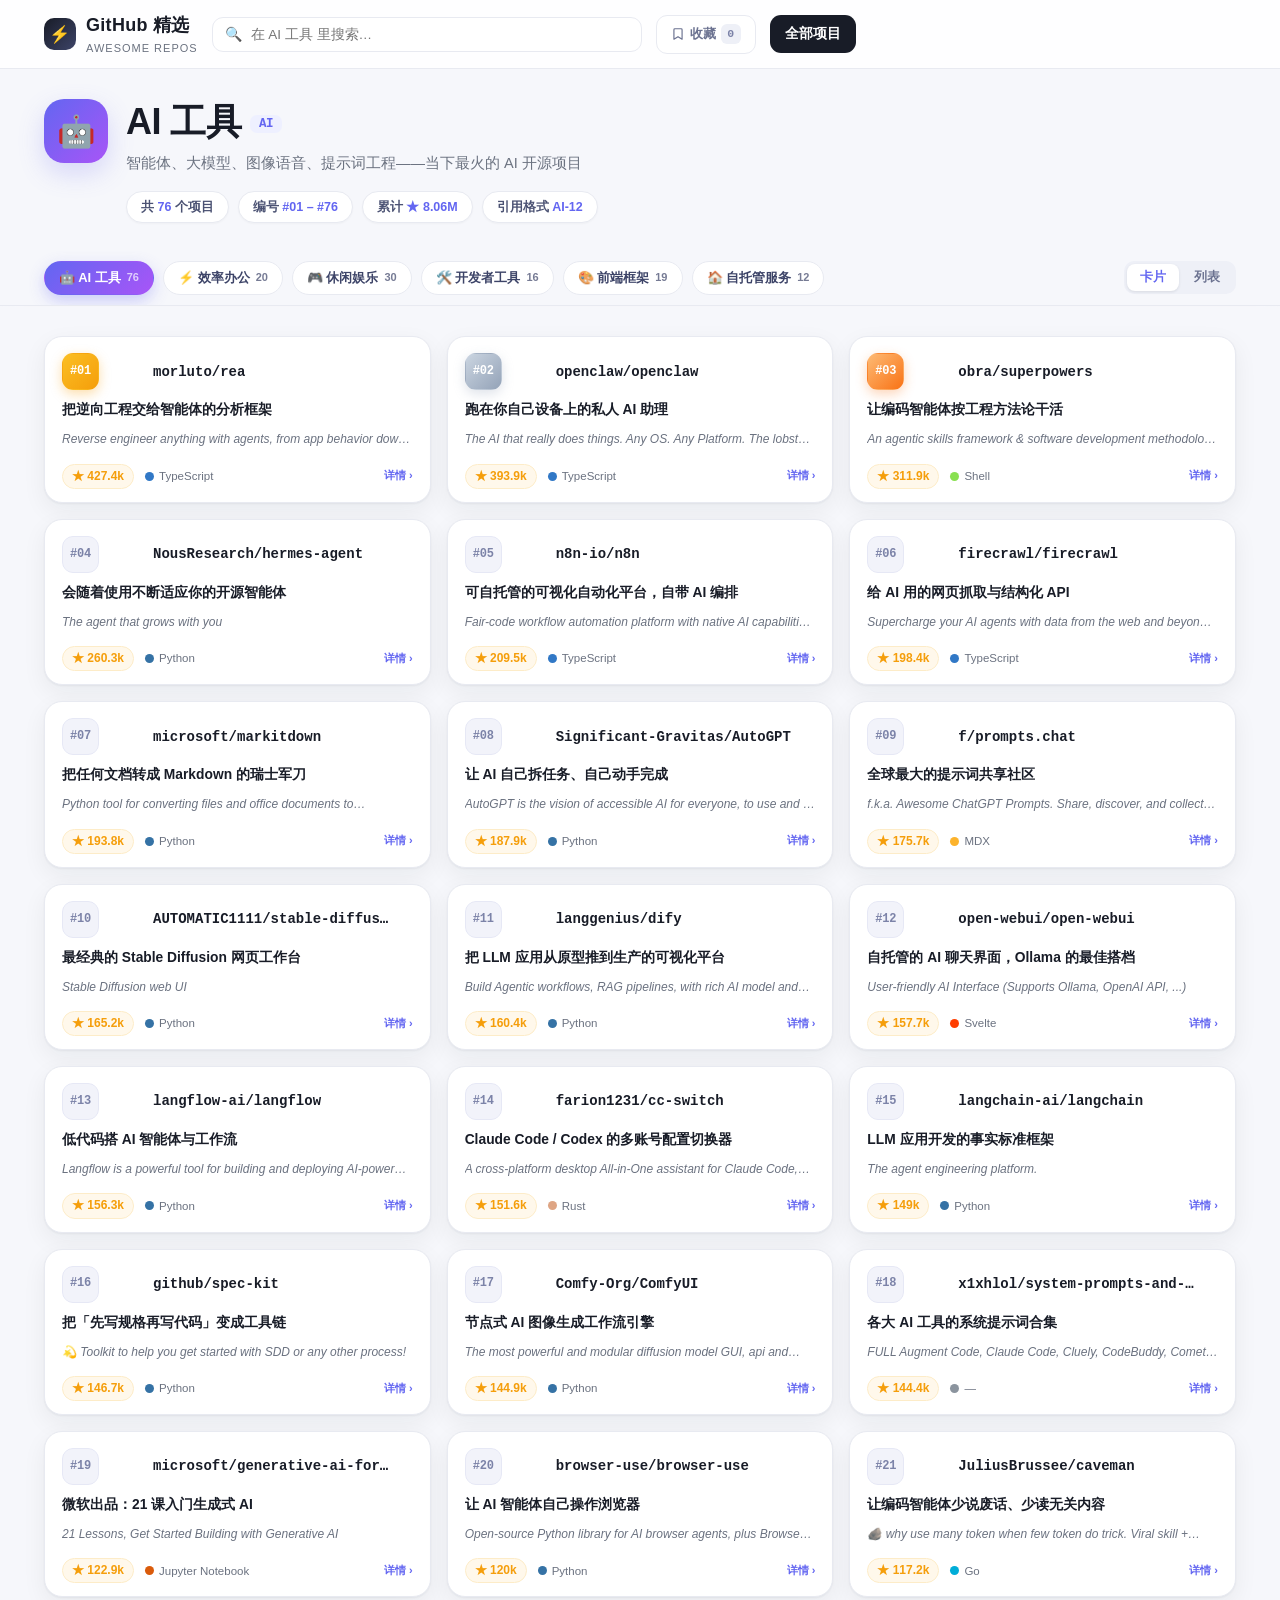
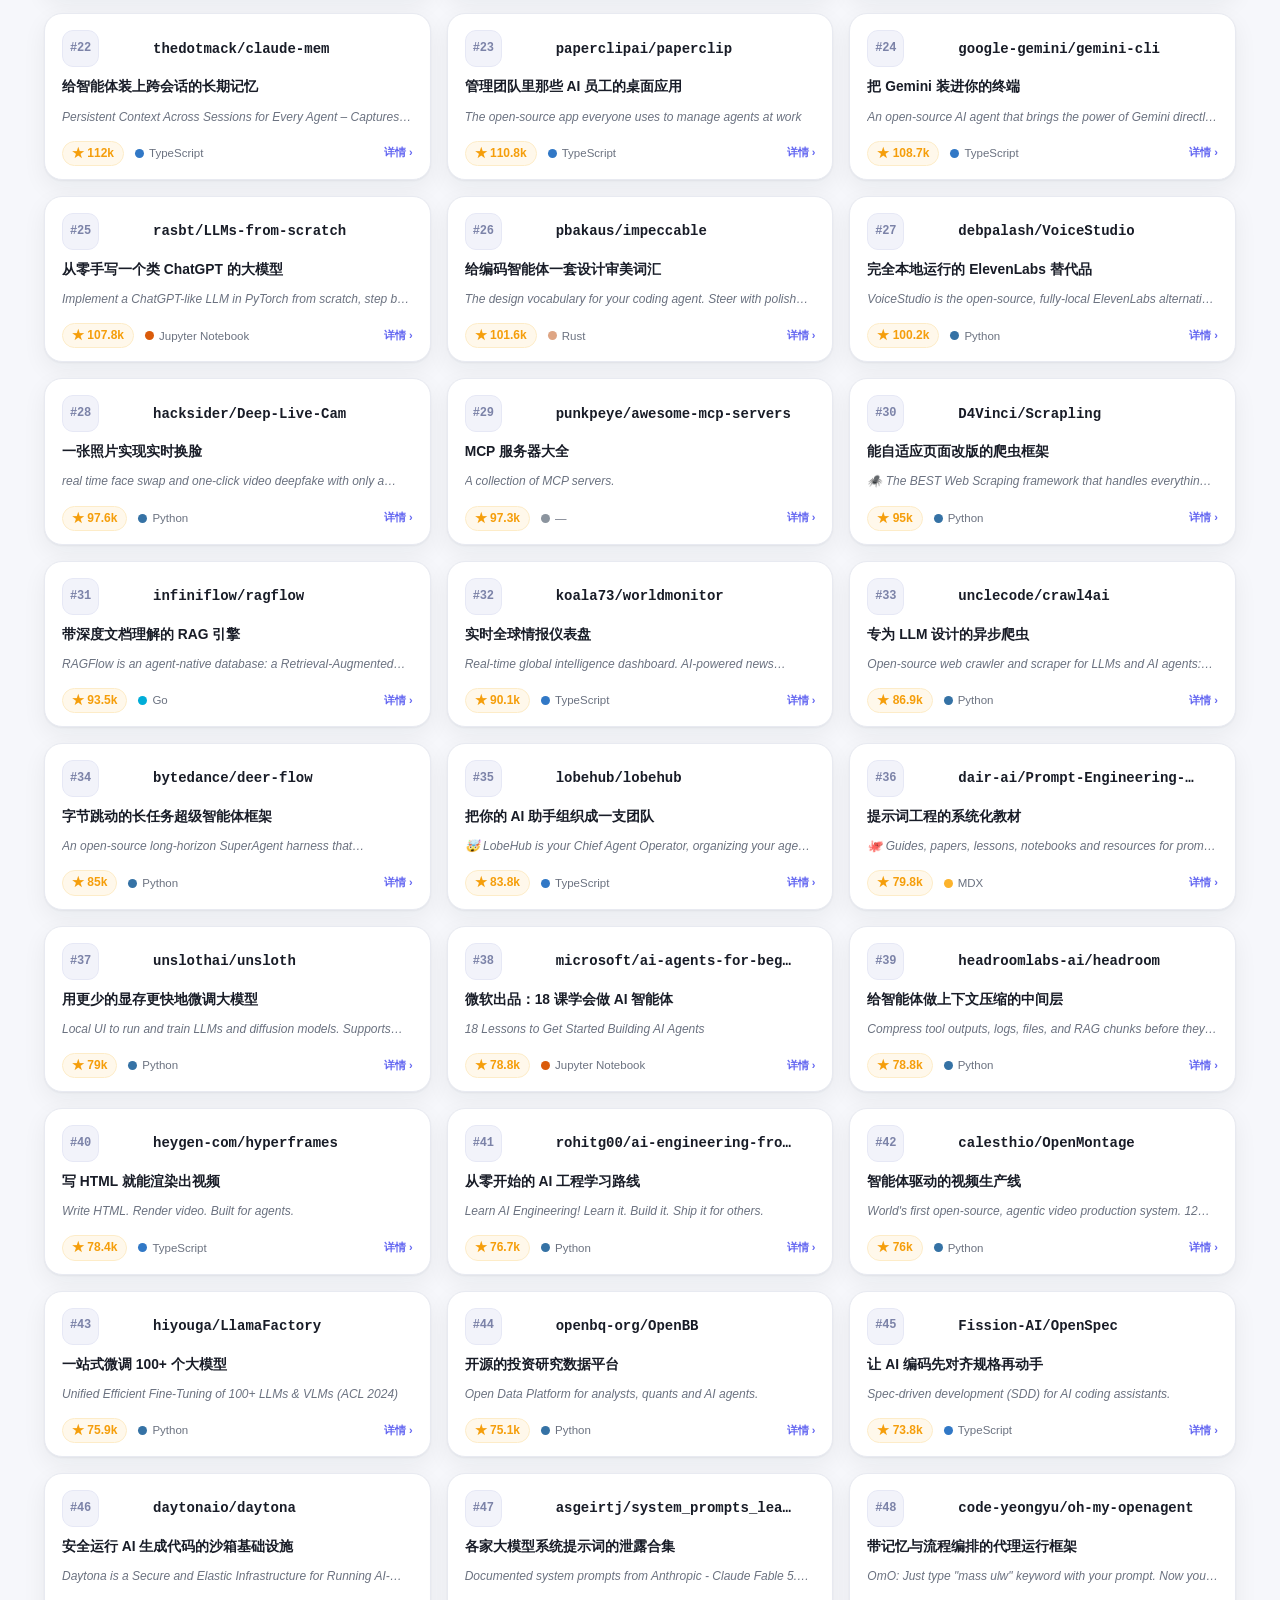
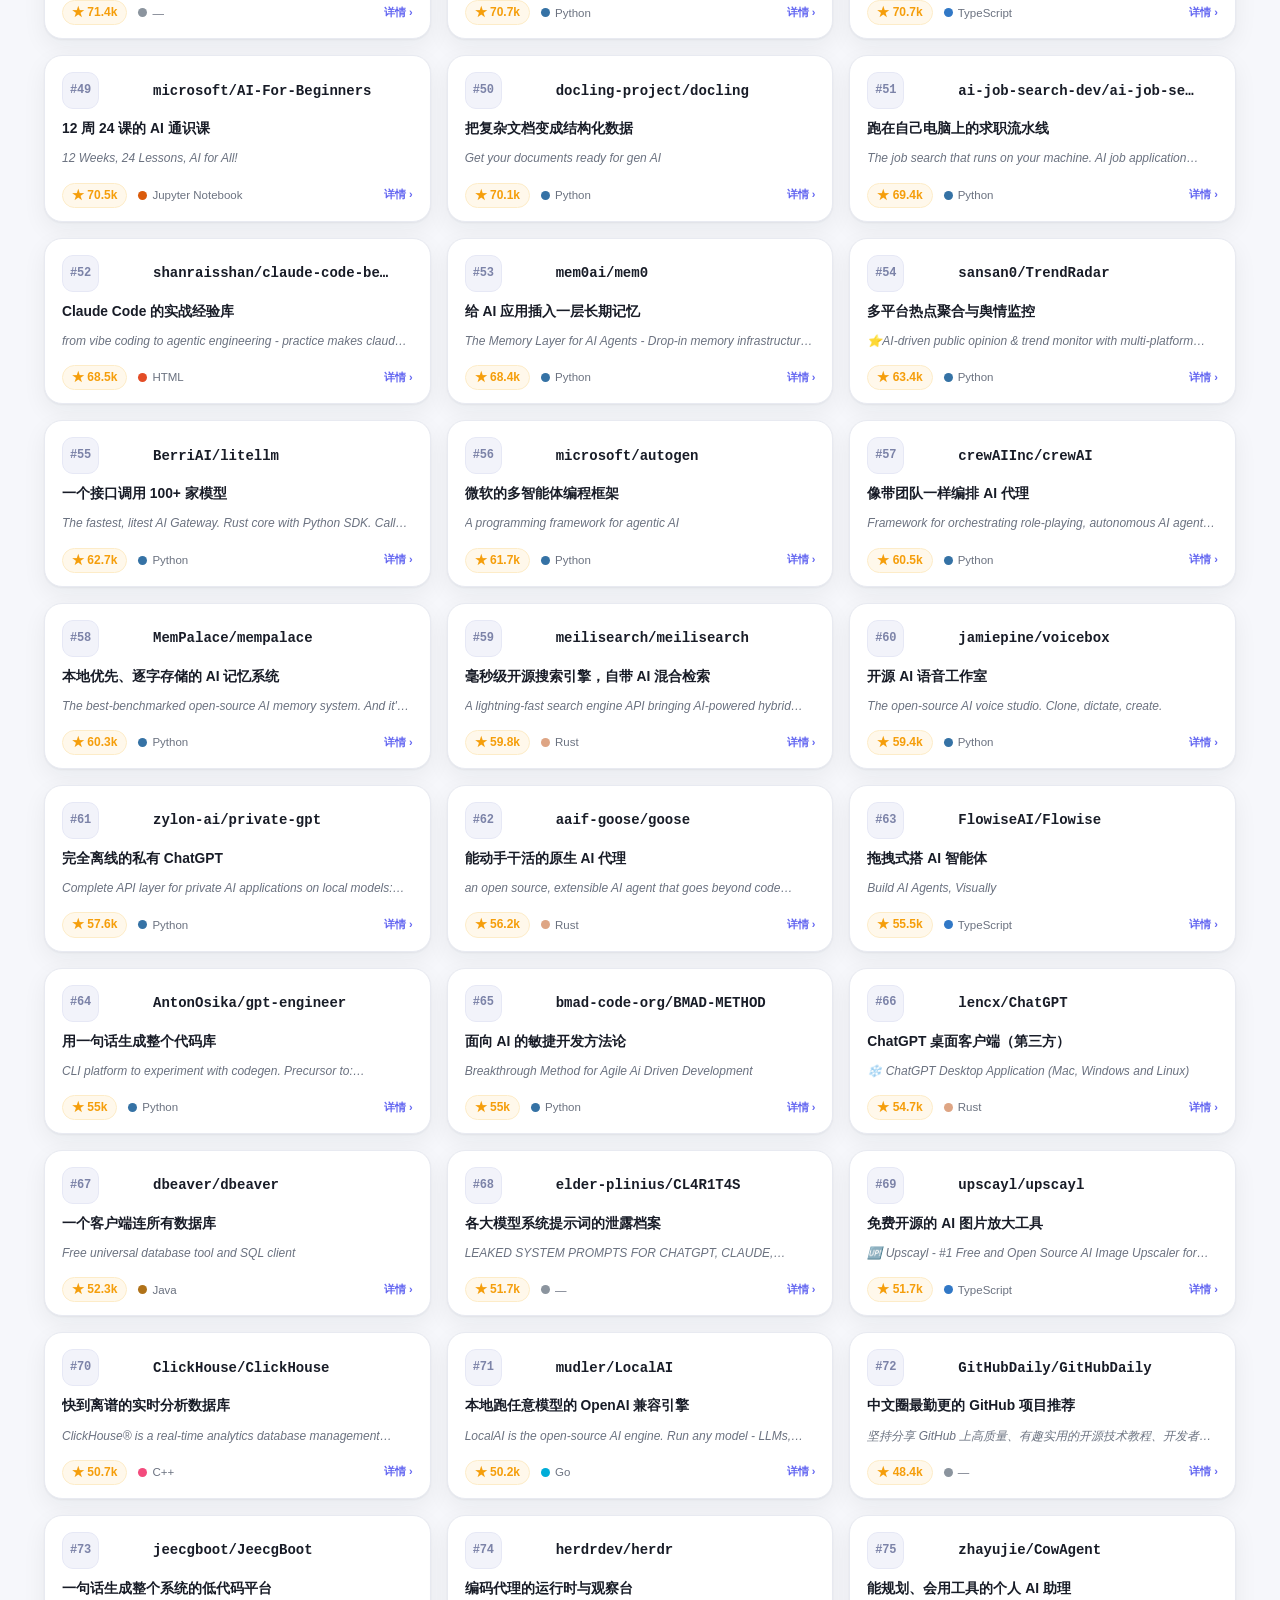
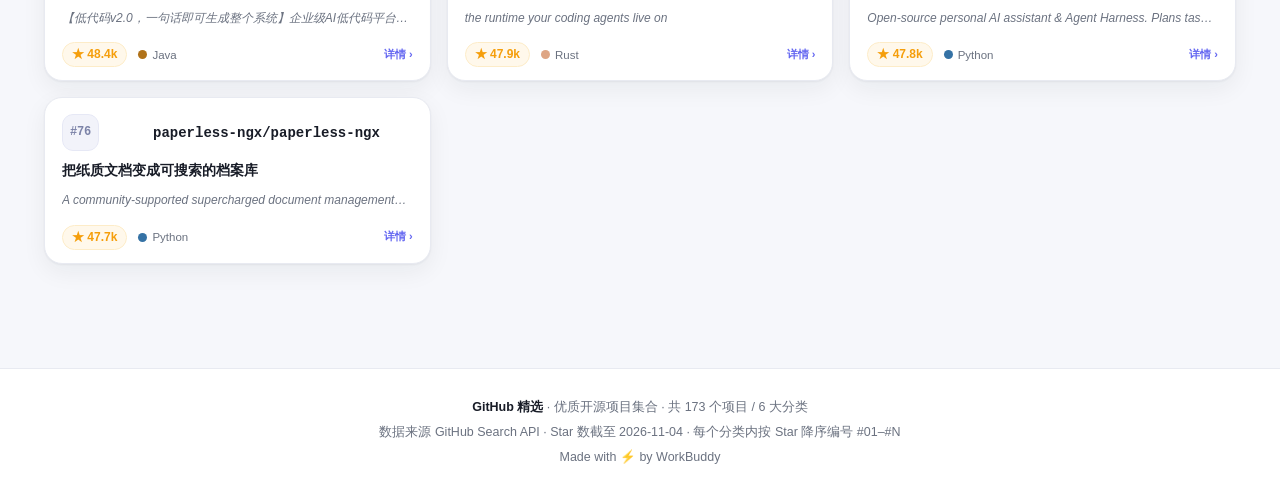
==== ai.html @ d94338a8 "GitHub 精选：173 个优质开源项目集合站" ====
<!DOCTYPE html>
<html lang="zh-CN">
<head>
<meta charset="UTF-8">
<meta name="viewport" content="width=device-width, initial-scale=1.0">
<title>AI 工具（76 个）· GitHub 精选</title>
<link id="siteCss" rel="stylesheet" href="assets/site.css">
<script>
/* 分享链接靠 ?sharecode= 放行。站内跳转一旦丢掉这个参数，在没有 cookie 的环境
   （内嵌 webview、隐私模式、聊天工具转发截断）就会直接 403「链接不完整」。
   这里把参数补回当前地址、样式表和所有站内链接；拿不到参数时什么也不做。 */
(function () {
  var sc = "";
  try {
    var m = location.search.match(/[?&]sharecode=([^&]+)/);
    if (m) sc = decodeURIComponent(m[1]);
    if (!sc) {
      var m2 = (document.referrer || "").match(/[?&]sharecode=([^&]+)/);
      if (m2) sc = decodeURIComponent(m2[1]);
    }
  } catch (e) { return; }
  if (!sc) return;
  window.__SHARECODE = sc;
  if (!/[?&]sharecode=/.test(location.search)) {
    try { history.replaceState(null, "", location.pathname + "?sharecode=" + encodeURIComponent(sc) + location.hash); } catch (e) {}
  }
  /* 样式表也是被同一道网关拦的：不补参数会出现「页面能开但没样式」 */
  var css = document.getElementById("siteCss");
  if (css) css.href = "assets/site.css?sharecode=" + encodeURIComponent(sc);
  function fix(h) {
    if (!h) return null;
    if (h.charAt(0) === "#") return null;
    if (h.indexOf("//") === 0) return null;
    if (/^[a-z][a-z0-9+.-]*:/i.test(h)) return null;
    if (/[?&]sharecode=/.test(h)) return null;
    return h + (h.indexOf("?") >= 0 ? "&" : "?") + "sharecode=" + encodeURIComponent(sc);
  }
  function patch() {
    var as = document.querySelectorAll("a[href]");
    for (var i = 0; i < as.length; i++) {
      var n = fix(as[i].getAttribute("href"));
      if (n) as[i].setAttribute("href", n);
    }
  }
  if (document.readyState === "loading") document.addEventListener("DOMContentLoaded", patch);
  else patch();
  /* 卡片重绘、视图切换会换掉节点，点之前再兜一次 */
  document.addEventListener("click", function (e) {
    var t = e.target;
    while (t && t !== document && (!t.tagName || t.tagName.toLowerCase() !== "a")) t = t.parentNode;
    if (!t || t === document) return;
    var n = fix(t.getAttribute("href"));
    if (n) t.setAttribute("href", n);
  }, true);
})();
</script>
</head>
<body>
<div class="topbar">
  <div class="topbar-inner">
    <a class="logo" href="index.html"><span class="mark">⚡</span><span>GitHub 精选<small>AWESOME REPOS</small></span></a>
    <div class="search"><span class="ico">🔍</span><input id="q" type="text" placeholder="在 AI 工具 里搜索…"></div>
    <a class="fav-link" href="favorites.html" title="我的收藏"><svg viewBox="0 0 24 24" width="14" height="14" fill="none" stroke="currentColor" stroke-width="2" stroke-linejoin="round" stroke-linecap="round" aria-hidden="true"><path d="M6.5 3h11A1.5 1.5 0 0 1 19 4.5V21l-7-4.4L5 21V4.5A1.5 1.5 0 0 1 6.5 3z"/></svg><span class="fav-txt">收藏</span><span class="fav-count">0</span></a>
    <a class="gh-link" href="index.html">全部项目</a>
  </div>
</div>
<header class="chero">
  <div class="chero-row">
    <div class="chero-icon" style="background:linear-gradient(135deg,#6366f1,#a855f7)">🤖</div>
    <div>
      <h1>AI 工具<span class="code">AI</span></h1>
      <p class="desc">智能体、大模型、图像语音、提示词工程——当下最火的 AI 开源项目</p>
      <div class="pills">
        <span class="pill">共 <b>76</b> 个项目</span>
        <span class="pill">编号 <b>#01 – #76</b></span>
        <span class="pill">累计 <b>★ 8.06M</b></span>
        <span class="pill">引用格式 <b>AI-12</b></span>
      </div>
    </div>
  </div>
</header>

<nav class="switchbar"><div class="switchbar-inner">
  <a class="cchip active" href="ai.html">🤖 AI 工具 <span class="n">76</span></a><a class="cchip" href="productivity.html">⚡ 效率办公 <span class="n">20</span></a><a class="cchip" href="fun.html">🎮 休闲娱乐 <span class="n">30</span></a><a class="cchip" href="devtools.html">🛠️ 开发者工具 <span class="n">16</span></a><a class="cchip" href="frontend.html">🎨 前端框架 <span class="n">19</span></a><a class="cchip" href="selfhosted.html">🏠 自托管服务 <span class="n">12</span></a>
  <div class="viewtog">
    <button data-v="grid" class="on">卡片</button>
    <button data-v="rows">列表</button>
  </div>
</div></nav>

<main>
  <section class="listwrap" id="listwrap"></section>
  <div class="empty" id="empty">😕 这个分类里没有匹配的项目，换个关键词试试</div>
</main>
<footer>
  <div class="foot-inner">
    <b>GitHub 精选</b> · 优质开源项目集合 · 共 173 个项目 / 6 大分类<br>
    数据来源 GitHub Search API · Star 数截至 2026-11-04 · 每个分类内按 Star 降序编号 #01–#N<br>
    Made with ⚡ by WorkBuddy
  </div>
</footer>
<div class="overlay" id="overlay">
  <div class="modal" id="modal" role="dialog" aria-modal="true">
    <div class="m-hero" id="mHero">
      <button class="m-close" id="mClose" aria-label="关闭">✕</button>
      <div class="m-top">
        <img class="m-avatar" id="mAvatar" alt="">
        <div class="m-title">
          <h3><span id="mName"></span><span class="m-id" id="mId"></span><span class="cat-tag" id="mCat"></span></h3>
          <div class="sub" id="mSub"></div>
        </div>
      </div>
      <div class="m-btns">
        <button class="m-btn ghost with-label" id="mFav" aria-label="收藏">收藏</button>
        <button class="m-btn deploy" id="mDeploy" type="button" title="复制一段可直接粘给 AI 的部署指令">⚡ 复制部署指令</button>
        <a class="m-btn solid" id="mGithub" target="_blank" rel="noopener">在 GitHub 打开 ↗</a>
      </div>
    </div>
    <div class="m-body">
      <div class="m-stats" id="mStats"></div>
      <div class="m-intro" id="mIntro"></div>
      <details class="m-en-box"><summary>英文原始描述</summary><p class="m-en" id="mEn"></p></details>
      <div class="m-topics" id="mTopics"></div>
      <div class="m-readme">
        <span class="m-sec-label">README 摘要</span>
        <div class="m-readme-box" id="mReadmeBox"></div>
      </div>
    </div>
  </div>
</div>
<script>
const PAGE = {"cat": {"id": "ai", "code": "AI", "name": "AI 工具", "icon": "🤖", "grad": "linear-gradient(135deg,#6366f1,#a855f7)", "desc": "智能体、大模型、图像语音、提示词工程——当下最火的 AI 开源项目", "count": 76}};
const CATS = {"ai":{"id":"ai","code":"AI","name":"AI 工具","icon":"🤖","grad":"linear-gradient(135deg,#6366f1,#a855f7)"},"productivity":{"id":"productivity","code":"WORK","name":"效率办公","icon":"⚡","grad":"linear-gradient(135deg,#f59e0b,#f97316)"},"fun":{"id":"fun","code":"FUN","name":"休闲娱乐","icon":"🎮","grad":"linear-gradient(135deg,#ec4899,#f43f5e)"},"devtools":{"id":"devtools","code":"DEV","name":"开发者工具","icon":"🛠️","grad":"linear-gradient(135deg,#0ea5e9,#06b6d4)"},"frontend":{"id":"frontend","code":"WEB","name":"前端框架","icon":"🎨","grad":"linear-gradient(135deg,#10b981,#14b8a6)"},"selfhosted":{"id":"selfhosted","code":"SELF","name":"自托管服务","icon":"🏠","grad":"linear-gradient(135deg,#8b5cf6,#6366f1)"}};
const REPOS = [{"full_name":"morluto/rea","name":"rea","owner":"morluto","avatar":"https://avatars.githubusercontent.com/u/76467478?v=4","url":"https://github.com/morluto/rea","desc":"Reverse engineer anything with agents, from app behavior down to native binaries.","stars":427416,"forks":106384,"lang":"TypeScript","topics":["agent-skills","ai","android","claude-code","cli","cpp"],"updated":"2026-11-04","tag":"把逆向工程交给智能体的分析框架","body":["REA 是一个以 MCP 服务器形态发布的开源逆向工程框架：它把原生二进制、Electron/JS 应用、.NET 程序、网站等不同目标统一成一套可被 AI 调用的分析工具，让智能体自己去拆解「这个功能到底怎么实现的」。","它提供的不是一个黑盒按钮，而是 Tauri、Ghidra、Hopper、JADX 这些成熟工具之上的编排层——查函数、看字符串、翻段表、跟调用链，每一步都带证据。分析全部在本地跑，代码不会离开你的机器。"],"feats":["229 个分析工具，MCP 协议接入","原生二进制 / JS / Electron / .NET 全覆盖","Ghidra、Hopper、JADX 桥接","结论附证据链，不做无根据推测"],"fit":"安全研究员、做兼容性分析或竞品拆解的开发者","rank":1,"cat":"AI 工具","catId":"ai","code":"AI","langColor":"#3178c6"},{"full_name":"openclaw/openclaw","name":"openclaw","owner":"openclaw","avatar":"https://avatars.githubusercontent.com/u/252820863?v=4","url":"https://github.com/openclaw/openclaw","desc":"The AI that really does things. Any OS. Any Platform. The lobster way. 🦞","stars":393869,"forks":82780,"lang":"TypeScript","topics":["ai","assistant","crustacean","molty","openclaw","own-your-data"],"updated":"2026-11-04","tag":"跑在你自己设备上的私人 AI 助理","body":["OpenClaw 是一只「住在你设备里」的 AI 助理：它不依赖某个云端入口，而是装在你自己的 Mac、Windows 或 Linux 上，接入你日常用的聊天工具，随时能把任务接过去执行。","和只会在对话框里聊天的那种不同，OpenClaw 长着手脚——可以读写文件、调用命令行、操作浏览器、串联本地服务。它更像是给个人配的一个常驻操作员，数据留在本地，权限由你划定。"],"feats":["跨 macOS / Windows / Linux","接入日常聊天工具，无需切换入口","本地执行，数据不出机器","支持自定义技能与工具扩展"],"fit":"想要一个能真正动手办事的私人助理的重度电脑用户","rank":2,"cat":"AI 工具","catId":"ai","code":"AI","langColor":"#3178c6"},{"full_name":"obra/superpowers","name":"superpowers","owner":"obra","avatar":"https://avatars.githubusercontent.com/u/45416?v=4","url":"https://github.com/obra/superpowers","desc":"An agentic skills framework & software development methodology that works.","stars":311913,"forks":27741,"lang":"Shell","topics":["ai","brainstorming","coding","obra","sdlc","skills"],"updated":"2026-11-03","tag":"让编码智能体按工程方法论干活","body":["Superpowers 不是又一个 AI 工具，而是一整套「怎么让 AI 写代码不跑偏」的方法论：它把软件开发拆成一组可组合的技能包（规划、拆解、实现、调试、测试、复盘），并在开场时就把这些规则灌给智能体。","它支持 Claude Code、Codex、Cursor、Gemini CLI、Copilot CLI 等主流编码代理，装好之后智能体会先想清楚再动手，而不是一上来就狂改文件——这是它和普通提示词集合最大的区别。"],"feats":["技能包 + 初始指令的组合式框架","覆盖规划到测试的完整开发流程","兼容十余种主流编码 CLI / IDE 代理","方法论可裁剪，适配不同团队习惯"],"fit":"用 AI 写生产代码、又受不了它乱改的工程师","rank":3,"cat":"AI 工具","catId":"ai","code":"AI","langColor":"#89e051"},{"full_name":"NousResearch/hermes-agent","name":"hermes-agent","owner":"NousResearch","avatar":"https://avatars.githubusercontent.com/u/134168893?v=4","url":"https://github.com/NousResearch/hermes-agent","desc":"The agent that grows with you","stars":260273,"forks":57358,"lang":"Python","topics":["ai","ai-agent","ai-agents","anthropic","chatgpt","claude"],"updated":"2026-11-04","tag":"会随着使用不断适应你的开源智能体","body":["Hermes Agent 是 Nous Research 推出的开源个人智能体，核心理念是「与你共同成长」：它会把你的偏好、常用流程和历史上下文记下来，用得越久越贴合你的习惯。","提供桌面客户端与命令行两种形态，可本地运行并接入文件、终端、网页等工具；模型侧对 Nous 自家的 Hermes 系列做了优化，也支持换成其他开源模型。"],"feats":["长期记忆与偏好学习","桌面端 + CLI 双形态","可本地部署，模型可替换","工具调用与任务自动化"],"fit":"希望智能体长期陪伴、越用越顺手的个人用户","rank":4,"cat":"AI 工具","catId":"ai","code":"AI","langColor":"#3572A5"},{"full_name":"n8n-io/n8n","name":"n8n","owner":"n8n-io","avatar":"https://avatars.githubusercontent.com/u/45487711?v=4","url":"https://github.com/n8n-io/n8n","desc":"Fair-code workflow automation platform with native AI capabilities. Combine visual building with custom code, self-host or cloud, 400+ integrations.","stars":209491,"forks":61363,"lang":"TypeScript","topics":["ai","apis","automation","cli","data-flow","development"],"updated":"2026-11-04","tag":"可自托管的可视化自动化平台，自带 AI 编排","body":["n8n 是目前最流行的开源工作流自动化平台：用节点连线的方式把几百种服务串起来，触发器、条件分支、循环、错误重试都是可视化配置，不用写胶水代码。","它的特别之处是把 AI 当成一等公民——LLM、Agent、向量库、工具调用都是原生节点，可以一边跑传统业务自动化，一边在流程里插入大模型推理。整站可 Docker 自托管，数据完全自己掌控，也支持代码节点写 JS/Python 做兜底。"],"feats":["400+ 集成节点，可视化编排","原生 AI / Agent / RAG 节点","支持自托管与云端两种部署","代码节点可插入 JS / Python","完善的错误处理与执行日志"],"fit":"想把重复工作自动化、又不愿把数据交给 SaaS 的团队","rank":5,"cat":"AI 工具","catId":"ai","code":"AI","langColor":"#3178c6"},{"full_name":"firecrawl/firecrawl","name":"firecrawl","owner":"firecrawl","avatar":"https://avatars.githubusercontent.com/u/135057108?v=4","url":"https://github.com/firecrawl/firecrawl","desc":"Supercharge your AI agents with data from the web and beyond. Building the library for superintelligence. 🔥","stars":198354,"forks":10468,"lang":"TypeScript","topics":["ai","ai-agents","ai-crawler","ai-scraping","ai-search","crawler"],"updated":"2026-11-04","tag":"给 AI 用的网页抓取与结构化 API","body":["Firecrawl 解决的是所有 AI 应用都绕不开的一件事：把网页变成模型能吃的干净数据。给它一个网址，它负责渲染 JS、绕过反爬、去掉导航和广告，输出 Markdown 或结构化 JSON。","除了单页抓取，它还支持整站爬取、批量抽取、变更监控，并提供可直接被 Agent 调用的搜索与抓取接口，常被用来给 RAG 系统喂料。"],"feats":["网页 → Markdown / JSON","整站爬取与链接发现","JS 渲染与反爬处理","提供 Agent 可直接调用的 API","支持自托管"],"fit":"做 RAG、Agent、数据采集的开发者","rank":6,"cat":"AI 工具","catId":"ai","code":"AI","langColor":"#3178c6"},{"full_name":"microsoft/markitdown","name":"markitdown","owner":"microsoft","avatar":"https://avatars.githubusercontent.com/u/6154722?v=4","url":"https://github.com/microsoft/markitdown","desc":"Python tool for converting files and office documents to Markdown.","stars":193755,"forks":14544,"lang":"Python","topics":["autogen","autogen-extension","langchain","markdown","microsoft-office","openai"],"updated":"2026-10-28","tag":"把任何文档转成 Markdown 的瑞士军刀","body":["MarkItDown 是微软开源的文档转换库，目标很单一：把 PDF、Word、Excel、PPT、图片、音频、HTML、EPUB 等格式统统转成结构清晰的 Markdown，方便直接喂给大模型。","它保留了标题层级、列表、表格这些结构信息——这正是纯文本抽取最容易丢掉、又最影响模型理解的部分。既可作为 Python 库调用，也提供命令行工具，还内置了 MCP 服务方便智能体直接读文件。"],"feats":["支持 PDF / Office / 图片 / 音频等十余种格式","保留标题、列表、表格结构","Python 库 + CLI + MCP 三种用法","可作为文档处理流水线的基础组件"],"fit":"需要给 LLM 准备文档语料的开发者、做知识库的人","rank":7,"cat":"AI 工具","catId":"ai","code":"AI","langColor":"#3572A5"},{"full_name":"Significant-Gravitas/AutoGPT","name":"AutoGPT","owner":"Significant-Gravitas","avatar":"https://avatars.githubusercontent.com/u/130738209?v=4","url":"https://github.com/Significant-Gravitas/AutoGPT","desc":"AutoGPT is the vision of accessible AI for everyone, to use and to build on. Our mission is to provide the tools, so that you can focus on what matters.","stars":187890,"forks":45897,"lang":"Python","topics":["agentic-ai","agents","ai","artificial-intelligence","autonomous-agents","claude"],"updated":"2026-11-04","tag":"让 AI 自己拆任务、自己动手完成","body":["AutoGPT 是「自主智能体」概念的开山之作：你给一个目标，它自己拆解成子任务、决定用哪些工具、一步步执行，过程中还会自我检查，必要时重新规划。","项目如今已演进成一个完整的智能体平台，包含 Block 可视化编排、Agent Builder、市场（Marketplace）和云端托管，既能本地跑也能部署成服务。它对整个 AI Agent 生态的影响，远超代码本身。"],"feats":["目标驱动的任务自动拆解","Block 可视化编排器","工具与插件市场","支持自托管与云端运行"],"fit":"想了解或搭建自主智能体的人、AI 应用探索者","rank":8,"cat":"AI 工具","catId":"ai","code":"AI","langColor":"#3572A5"},{"full_name":"f/prompts.chat","name":"prompts.chat","owner":"f","avatar":"https://avatars.githubusercontent.com/u/196477?v=4","url":"https://github.com/f/prompts.chat","desc":"f.k.a. Awesome ChatGPT Prompts. Share, discover, and collect prompts from the community. Free and open source — self-host for your organization with complete privacy.","stars":175739,"forks":22422,"lang":"MDX","topics":["ai","artificial-intelligence","awesome-list","chatgpt","chatgpt-prompts","claude"],"updated":"2026-11-03","tag":"全球最大的提示词共享社区","body":["prompts.chat（原名 Awesome ChatGPT Prompts）是最早也最出圈的提示词集合项目，从一份 GitHub 列表长成了带网站、支持多语言的提示词社区。","你可以按职业、场景、用途检索别人调好的提示词，也能把自己的贡献上去；每条提示词都能直接复制到 ChatGPT、Claude 等模型里用。对刚接触提示词工程的人来说，这是最快的入门素材库。"],"feats":["数万条社区贡献提示词","按职业 / 场景分类检索","支持多语言界面","一键复制即用"],"fit":"提示词新手、需要现成模板的内容创作者","rank":9,"cat":"AI 工具","catId":"ai","code":"AI","langColor":"#fcb32c"},{"full_name":"AUTOMATIC1111/stable-diffusion-webui","name":"stable-diffusion-webui","owner":"AUTOMATIC1111","avatar":"https://avatars.githubusercontent.com/u/20920490?v=4","url":"https://github.com/AUTOMATIC1111/stable-diffusion-webui","desc":"Stable Diffusion web UI","stars":165234,"forks":31914,"lang":"Python","topics":["ai","ai-art","deep-learning","diffusion","gradio","image-generation"],"updated":"2026-03-02","tag":"最经典的 Stable Diffusion 网页工作台","body":["AUTOMATIC1111（简称 A1111）是 Stable Diffusion 生态里最有影响力的 Web UI：把文生图、图生图、局部重绘、放大、批量处理都做进一个浏览器界面，插件体系极其庞大。","它支持 Checkpoint、LoRA、ControlNet、Embedding 等各类模型扩展，参数可以精细到采样器、CFG、种子，是很多人搭本地 AI 绘图环境的起点。虽然新工具层出不穷，它的插件生态和教程存量依然无人能及。"],"feats":["文生图 / 图生图 / 局部重绘 / 放大","LoRA、ControlNet、插件生态庞大","完整参数控制与批量队列","本地运行，模型自主管理"],"fit":"本地部署 AI 绘图的玩家、需要精细控制出图的创作者","rank":10,"cat":"AI 工具","catId":"ai","code":"AI","langColor":"#3572A5"},{"full_name":"langgenius/dify","name":"dify","owner":"langgenius","avatar":"https://avatars.githubusercontent.com/u/127165244?v=4","url":"https://github.com/langgenius/dify","desc":"Build Agentic workflows, RAG pipelines, with rich AI model and tool support on one collaborative workspace. Deploy on cloud, VPC, or self-hosted, so teams move from prototype to production without rebuilding the stack.","stars":160352,"forks":25359,"lang":"Python","topics":["agent","agentic-ai","agentic-framework","agentic-workflow","ai","automation"],"updated":"2026-11-04","tag":"把 LLM 应用从原型推到生产的可视化平台","body":["Dify 是一个开源的 LLM 应用开发平台，把提示词编排、RAG 检索、Agent 工具调用、模型管理放进同一个可视化工作台——拖拽连线就能搭出一个能跑的应用。","搭好的东西可以一键发布成网页、嵌入组件或标准 API；后台还能看每次调用的日志、Token 消耗、用户反馈，并把标注数据回流去优化提示词。它支持 OpenAI、Anthropic、通义、Ollama 等上百家模型供应商，也能整套 Docker 自托管。","对想快速验证 AI 产品想法、又不想从零写脚手架的团队来说，Dify 基本是当前最省事的起点。"],"feats":["可视化工作流与提示词编排","内置 RAG 知识库与文档解析","Agent 与工具调用能力","多模型接入 + 统一网关","可观测性、日志与标注回流","Docker Compose 一键自托管"],"fit":"AI 应用开发者、产品团队、想给业务加 AI 的中小企业","rank":11,"cat":"AI 工具","catId":"ai","code":"AI","langColor":"#3572A5"},{"full_name":"open-webui/open-webui","name":"open-webui","owner":"open-webui","avatar":"https://avatars.githubusercontent.com/u/158137808?v=4","url":"https://github.com/open-webui/open-webui","desc":"User-friendly AI Interface (Supports Ollama, OpenAI API, ...)","stars":157701,"forks":22935,"lang":"Svelte","topics":["ai","llm","llm-ui","llm-webui","llms","mcp"],"updated":"2026-11-03","tag":"自托管的 AI 聊天界面，Ollama 的最佳搭档","body":["Open WebUI 是一个可完全离线运行的自托管 AI 界面：接上 Ollama 或任意 OpenAI 兼容 API，你就拥有了一个自己的 ChatGPT——多模型切换、对话历史、Markdown 渲染、代码高亮一应俱全。","它的野心不止聊天：支持 RAG 文档问答、联网搜索、图像生成、语音输入输出、多用户与权限管理，还能用 Pipelines 插件机制扩展自定义逻辑。对团队来说，它相当于内网里的统一 AI 入口。"],"feats":["多模型统一入口，兼容 OpenAI API","内置 RAG、联网搜索、语音与绘图","多用户、角色与权限管理","Pipelines 插件扩展","完全离线可运行"],"fit":"想把 AI 能力收进内网的企业、注重隐私的个人用户","rank":12,"cat":"AI 工具","catId":"ai","code":"AI","langColor":"#ff3e00"},{"full_name":"langflow-ai/langflow","name":"langflow","owner":"langflow-ai","avatar":"https://avatars.githubusercontent.com/u/85702467?v=4","url":"https://github.com/langflow-ai/langflow","desc":"Langflow is a powerful tool for building and deploying AI-powered agents and workflows.","stars":156307,"forks":10317,"lang":"Python","topics":["agents","chatgpt","generative-ai","large-language-models","multiagent","react-flow"],"updated":"2026-11-04","tag":"低代码搭 AI 智能体与工作流","body":["Langflow 把 LangChain 那套能力做成了可视化画布：拖拽组件、连线成图，就能拼出带记忆、检索、工具调用的智能体流程，每一步的输入输出都能实时看到。","任何流程都能直接导出成 API 或 MCP 服务给外部调用，也支持自定义 Python 组件。对不熟悉框架细节的人来说，它比直接写代码直观得多；对熟手来说，它是快速验证链路的好工具。"],"feats":["拖拽式智能体编排","实时查看每个节点输入输出","流程可发布为 API / MCP","支持自定义 Python 组件"],"fit":"想快速搭 AI 原型的开发者、不写代码的产品经理","rank":13,"cat":"AI 工具","catId":"ai","code":"AI","langColor":"#3572A5"},{"full_name":"farion1231/cc-switch","name":"cc-switch","owner":"farion1231","avatar":"https://avatars.githubusercontent.com/u/44939412?v=4","url":"https://github.com/farion1231/cc-switch","desc":"A cross-platform desktop All-in-One assistant for Claude Code, Codex, OpenCode,DeepSeek Harness and more. Only official website: ccswitch.io","stars":151560,"forks":9956,"lang":"Rust","topics":["ai-tools","claude-code","codex","deepseek-harness","desktop-app","grok"],"updated":"2026-11-04","tag":"Claude Code / Codex 的多账号配置切换器","body":["cc-switch 是一个用 Rust 写的跨平台桌面小工具，专门解决同时用多个 AI 编码 CLI 时的配置混乱：Claude Code、Codex、OpenCode 等工具的 API 端点、密钥、模型参数，可以在一个面板里统一管理和一键切换。","对经常在官方订阅、第三方中转、公司网关之间来回切的人来说，它省掉了反复改配置文件、重启终端的麻烦，也方便把不同项目的配置分组保存。"],"feats":["多编码 CLI 统一管理","配置一键切换，免手改文件","跨平台桌面应用（Rust + Tauri）","支持分组保存不同环境"],"fit":"同时使用多个 AI 编码工具、需要频繁换端点的开发者","rank":14,"cat":"AI 工具","catId":"ai","code":"AI","langColor":"#dea584"},{"full_name":"langchain-ai/langchain","name":"langchain","owner":"langchain-ai","avatar":"https://avatars.githubusercontent.com/u/126733545?v=4","url":"https://github.com/langchain-ai/langchain","desc":"The agent engineering platform.","stars":148978,"forks":25045,"lang":"Python","topics":["agents","ai","ai-agents","anthropic","chatgpt","deepagents"],"updated":"2026-11-04","tag":"LLM 应用开发的事实标准框架","body":["LangChain 是构建 LLM 应用绕不开的框架：它把「模型调用、提示词模板、检索、工具、记忆、链式编排」抽象成统一接口，让你换模型、加数据源时不用重写业务逻辑。","围绕它还有 LangGraph（有状态的多智能体编排）、LangSmith（调试与评测）等配套，形成了目前最完整的开发生态。它抽象层次高、概念多，学习曲线不低，但生态成熟度和社区资料量仍是第一梯队。"],"feats":["统一的模型与工具抽象层","RAG、记忆、链式编排组件齐全","LangGraph 支持复杂多智能体","LangSmith 提供调试与评测"],"fit":"构建生产级 LLM 应用的工程师与团队","rank":15,"cat":"AI 工具","catId":"ai","code":"AI","langColor":"#3572A5"},{"full_name":"github/spec-kit","name":"spec-kit","owner":"github","avatar":"https://avatars.githubusercontent.com/u/9919?v=4","url":"https://github.com/github/spec-kit","desc":"💫 Toolkit to help you get started with SDD or any other process!","stars":146719,"forks":13153,"lang":"Python","topics":["ai","copilot","development","engineering","prd","spec"],"updated":"2026-11-03","tag":"把「先写规格再写代码」变成工具链","body":["Spec Kit 是 GitHub 官方推出的规格驱动开发（SDD）工具包：它提供一套命令与模板，让 AI 编码助手严格按「需求规格 → 技术方案 → 任务拆分 → 实现」的顺序推进，而不是直接动手写代码。","这样做的价值在于把 AI 编码从「凭感觉生成」变成「有据可查的工程流程」——每一步都有文档沉淀，评审和回溯都有依据。可搭配 Claude Code、Copilot、Gemini CLI 等代理使用。"],"feats":["规格驱动的四阶段流程","现成命令与文档模板","兼容主流 AI 编码助手","产物可纳入版本管理"],"fit":"用 AI 做正式项目、需要流程规范的开发团队","rank":16,"cat":"AI 工具","catId":"ai","code":"AI","langColor":"#3572A5"},{"full_name":"Comfy-Org/ComfyUI","name":"ComfyUI","owner":"Comfy-Org","avatar":"https://avatars.githubusercontent.com/u/166579949?v=4","url":"https://github.com/Comfy-Org/ComfyUI","desc":"The most powerful and modular diffusion model GUI, api and backend with a graph/nodes interface. The fastest local inference engine in the world.","stars":144894,"forks":17241,"lang":"Python","topics":["ai","comfy","comfyui","python","pytorch","stable-diffusion"],"updated":"2026-11-04","tag":"节点式 AI 图像生成工作流引擎","body":["ComfyUI 用节点图的方式组织扩散模型推理：加载模型、编码提示词、采样、放大、后处理都是一个个可连线的节点，你能精确控制生成的每一步。","正因如此，它成了复杂工作流的事实标准——ComfyUI 生态里有海量自定义节点，覆盖 ControlNet、视频生成、换脸、修复、批量处理等场景；同时它提供 API，方便把生成流程接进自己的产品。相对 A1111，它更「工程化」，但上限也更高。"],"feats":["节点式工作流，完全可复现","支持图像 / 视频 / 音频生成模型","海量自定义节点生态","内置 API，可嵌入生产流程"],"fit":"需要精细控制生成流程的创作者与工程团队","rank":17,"cat":"AI 工具","catId":"ai","code":"AI","langColor":"#3572A5"},{"full_name":"x1xhlol/system-prompts-and-models-of-ai-tools","name":"system-prompts-and-models-of-ai-tools","owner":"x1xhlol","avatar":"https://avatars.githubusercontent.com/u/185671340?v=4","url":"https://github.com/x1xhlol/system-prompts-and-models-of-ai-tools","desc":"FULL Augment Code, Claude Code, Cluely, CodeBuddy, Comet, Cursor, Devin AI, Junie, Kiro, Leap.new, Lovable, Manus, NotionAI, Orchids.app, Perplexity, Poke, Qoder, Replit, Same.dev, Trae, Traycer AI, VSCode Agent, Warp.dev, Windsurf, Xcode, Z.ai Code, Dia & v0. (And other Open Sourced) System Prompts, Internal Tools & AI Models","stars":144448,"forks":34710,"lang":null,"topics":["ai","bolt","cluely","copilot","cursor","cursorai"],"updated":"2026-10-12","tag":"各大 AI 工具的系统提示词合集","body":["这个仓库收集了 Cursor、Claude Code、Devin、Windsurf、v0、Lovable 等主流 AI 工具泄露或反推出来的系统提示词与工具定义，是一份难得的「别人怎么调教 AI」的样本集。","对研究者来说，可以借此观察不同产品如何设计角色设定、约束边界、组织工具调用；对做 AI 产品的人来说，这是学习提示词工程最直接的参考资料。使用前请留意各家服务条款与合规边界。"],"feats":["覆盖数十款主流 AI 工具","含系统提示词与工具 schema","可对比不同产品的设计思路","持续更新"],"fit":"提示词工程师、AI 产品设计者、研究者","rank":18,"cat":"AI 工具","catId":"ai","code":"AI","langColor":"#8b949e"},{"full_name":"microsoft/generative-ai-for-beginners","name":"generative-ai-for-beginners","owner":"microsoft","avatar":"https://avatars.githubusercontent.com/u/6154722?v=4","url":"https://github.com/microsoft/generative-ai-for-beginners","desc":"21 Lessons, Get Started Building with Generative AI","stars":122933,"forks":65845,"lang":"Jupyter Notebook","topics":["ai","azure","chatgpt","dall-e","generative-ai","generativeai"],"updated":"2026-11-02","tag":"微软出品：21 课入门生成式 AI","body":["这是微软官方维护的生成式 AI 入门课程，共 21 节课，从「什么是 LLM」讲到提示词工程、RAG、Agent、微调、安全与负责任 AI，每节都配代码示例和视频。","课程以 Python / TypeScript 实操为主，示例可以直接跑，适合有基础编程能力但没系统接触过 LLM 应用开发的人按顺序学一遍。多语言翻译齐全，中文版也在其中。"],"feats":["21 节体系化课程 + 代码示例","覆盖 RAG / Agent / 微调 / 安全","含配套视频与中文翻译","微软官方持续维护"],"fit":"想系统入门大模型应用开发的工程师和学生","rank":19,"cat":"AI 工具","catId":"ai","code":"AI","langColor":"#DA5B0B"},{"full_name":"browser-use/browser-use","name":"browser-use","owner":"browser-use","avatar":"https://avatars.githubusercontent.com/u/192012301?v=4","url":"https://github.com/browser-use/browser-use","desc":"Open-source Python library for AI browser agents, plus Browser Use Cloud: stealth browsers and a hosted agent API.","stars":119970,"forks":13368,"lang":"Python","topics":["ai-agents","ai-tools","browser-agent","browser-automation","browser-use","cdp"],"updated":"2026-11-02","tag":"让 AI 智能体自己操作浏览器","body":["browser-use 把浏览器变成智能体的手：你用自然语言描述任务（「去这个站点查下个月的机票并比价」），它负责打开页面、点击、填表、翻页、读取结果，不再需要为每个网站写死选择器。","它基于 Playwright 驱动真实浏览器，支持视觉理解与 DOM 双通道定位，能处理动态渲染、登录态、多标签页等场景；Python 库直接集成进项目，也有官方云服务解决反爬和并发。"],"feats":["自然语言驱动网页操作","Playwright 真实浏览器执行","视觉 + DOM 双通道元素定位","支持并发、会话保持与云端运行"],"fit":"做 RPA、网页自动化、Agent 应用的开发者","rank":20,"cat":"AI 工具","catId":"ai","code":"AI","langColor":"#3572A5"},{"full_name":"JuliusBrussee/caveman","name":"caveman","owner":"JuliusBrussee","avatar":"https://avatars.githubusercontent.com/u/104168679?v=4","url":"https://github.com/JuliusBrussee/caveman","desc":"🪨 why use many token when few token do trick. Viral skill + proxy for coding agents that cuts 65% of tokens by talking like a caveman.","stars":117248,"forks":6805,"lang":"Go","topics":["ai","anthropic","caveman","claude","claude-code","llm"],"updated":"2026-11-03","tag":"让编码智能体少说废话、少读无关内容","body":["Caveman 是一个「token 节流器」：它给编码智能体装上一层压缩代理，让模型少读无关文件、少写冗长解释，从而显著降低上下文消耗和账单——但代码本身保持精确不变。","它的思路不是简单截断，而是约束智能体的表达与检索范围：回复更短、动作更直接。对每天长时间跑 Claude Code、Codex 这类工具的人来说，省下的是真金白银和上下文窗口。"],"feats":["压缩代理 + 提示技能组合","减少无效文件读取","输出精简但不影响代码正确性","npm 一键安装"],"fit":"高频使用编码智能体、关注 token 成本的开发者","rank":21,"cat":"AI 工具","catId":"ai","code":"AI","langColor":"#00ADD8"},{"full_name":"thedotmack/claude-mem","name":"claude-mem","owner":"thedotmack","avatar":"https://avatars.githubusercontent.com/u/683968?v=4","url":"https://github.com/thedotmack/claude-mem","desc":"Persistent Context Across Sessions for Every Agent –  Captures everything your agent does during sessions, compresses it with AI, and injects relevant context back into future sessions. Works with Claude Code, OpenClaw, Codex, Gemini, Hermes, Copilot, OpenCode + More","stars":112009,"forks":9746,"lang":"TypeScript","topics":["ai","ai-agents","ai-memory","anthropic","artificial-intelligence","chromadb"],"updated":"2026-11-03","tag":"给智能体装上跨会话的长期记忆","body":["claude-mem 解决的是编码智能体「每次开新会话就失忆」的痛点：它自动捕获会话里的关键决策、代码变更和上下文，压缩后存起来，下次对话时按需召回。","这样你不必反复解释项目背景和之前的约定，智能体也能记住「这个bug上次是怎么定位的」。对长期维护同一个项目的人来说，体验差别非常大。"],"feats":["自动捕获会话上下文","压缩存储 + 按需检索","跨会话、跨项目记忆","兼容多种编码代理"],"fit":"长期用 AI 维护同一项目的开发者","rank":22,"cat":"AI 工具","catId":"ai","code":"AI","langColor":"#3178c6"},{"full_name":"paperclipai/paperclip","name":"paperclip","owner":"paperclipai","avatar":"https://avatars.githubusercontent.com/u/264498616?v=4","url":"https://github.com/paperclipai/paperclip","desc":"The open-source app everyone uses to manage agents at work","stars":110850,"forks":18357,"lang":"TypeScript","topics":["acpx","agent-orchestration","agent-skills","agentic-ai","ai-agents","ai-engineering"],"updated":"2026-11-04","tag":"管理团队里那些 AI 员工的桌面应用","body":["Paperclip 把自己定位成「管理 AI 代理的地方」：当团队里同时跑着好几个智能体（写代码的、写文档的、做数据的），它负责统一纳管——谁在干什么、任务进度如何、产出物在哪里。","它更偏向运营视角而非开发视角：把代理当成团队成员来编排、派活、审阅结果，适合已经开始把 AI 代理投入实际工作的团队。"],"feats":["多代理统一管理面板","任务派发与进度追踪","产出物集中查看","面向团队协作场景"],"fit":"已经在工作中使用多个 AI 代理的团队","rank":23,"cat":"AI 工具","catId":"ai","code":"AI","langColor":"#3178c6"},{"full_name":"google-gemini/gemini-cli","name":"gemini-cli","owner":"google-gemini","avatar":"https://avatars.githubusercontent.com/u/161781182?v=4","url":"https://github.com/google-gemini/gemini-cli","desc":"An open-source AI agent that brings the power of Gemini directly into your terminal.","stars":108709,"forks":14916,"lang":"TypeScript","topics":["ai","ai-agents","cli","gemini","gemini-api","mcp-client"],"updated":"2026-11-04","tag":"把 Gemini 装进你的终端","body":["Gemini CLI 是 Google 官方的开源命令行智能体：在终端里直接对话，它能读你的代码库、改文件、跑命令、查资料，上下文窗口高达百万 token，可以一次性吞下整个中型项目。","它提供免费额度、支持 MCP 扩展、可脚本化调用，和 Claude Code、Codex CLI 属于同一类工具。对习惯命令行工作流、又想用 Gemini 长上下文的人来说，这是最顺手的入口。"],"feats":["终端内自然语言交互","百万 token 上下文","读写文件、执行命令、联网检索","支持 MCP 扩展与脚本化"],"fit":"习惯终端工作流的开发者、需要长上下文分析的场景","rank":24,"cat":"AI 工具","catId":"ai","code":"AI","langColor":"#3178c6"},{"full_name":"rasbt/LLMs-from-scratch","name":"LLMs-from-scratch","owner":"rasbt","avatar":"https://avatars.githubusercontent.com/u/5618407?v=4","url":"https://github.com/rasbt/LLMs-from-scratch","desc":"Implement a ChatGPT-like LLM in PyTorch from scratch, step by step","stars":107775,"forks":16648,"lang":"Jupyter Notebook","topics":["ai","artificial-intelligence","attention-mechanism","deep-learning","finetuning","from-scratch"],"updated":"2026-10-30","tag":"从零手写一个类 ChatGPT 的大模型","body":["这是 Sebastian Raschka 的经典教程配套代码：不用任何高层框架，用 PyTorch 一步步实现 tokenizer、注意力机制、Transformer 块、预训练、微调，最终跑出一个能对话的小型 GPT。","全书代码都可执行，讲清了每个张量的来龙去脉。学完之后，你对大模型的理解会从「调用 API」变成「知道里面在算什么」——这是看多少篇科普文都换不来的。"],"feats":["纯 PyTorch 逐步实现","覆盖分词、注意力、预训练、微调","全书代码可运行","配套书籍与讲解"],"fit":"想真正搞懂 LLM 原理的工程师和学生","rank":25,"cat":"AI 工具","catId":"ai","code":"AI","langColor":"#DA5B0B"},{"full_name":"pbakaus/impeccable","name":"impeccable","owner":"pbakaus","avatar":"https://avatars.githubusercontent.com/u/43004?v=4","url":"https://github.com/pbakaus/impeccable","desc":"The design vocabulary for your coding agent. Steer with polish and bolder, review with critique and audit, catch AI slop before it ships.","stars":101625,"forks":5992,"lang":"Rust","topics":["agent-skills","ai","anti-slop","design","slop"],"updated":"2026-11-03","tag":"给编码智能体一套设计审美词汇","body":["AI 写出来的界面常常「能用但难看」，Impeccable 的办法是给智能体补上设计语言：通过 polish、bolder、critique、audit 等命令，你可以用专业词汇精确指挥它调排版、改配色、加层次。","它还内置审查流程，专门识别所谓的「AI slop」——那种一眼假的设计套路。装一次，之后所有前端改动都会被这套审美标准约束。"],"feats":["设计指令词库（polish / bolder / critique / audit）","一键安装进项目","自动审查与修正 UI","抑制千篇一律的 AI 风格"],"fit":"让 AI 写前端、又在意界面质感的开发者","rank":26,"cat":"AI 工具","catId":"ai","code":"AI","langColor":"#dea584"},{"full_name":"debpalash/VoiceStudio","name":"VoiceStudio","owner":"debpalash","avatar":"https://avatars.githubusercontent.com/u/4178343?v=4","url":"https://github.com/debpalash/VoiceStudio","desc":"VoiceStudio is the open-source, fully-local ElevenLabs alternative — voice cloning, voice design, video dubbing, dictation, transcription & audiobook creation in 646 languages.","stars":100172,"forks":11089,"lang":"Python","topics":["ai","audiobook","cuda","dubbing","elevenlabs-alternative","huggingface"],"updated":"2026-11-04","tag":"完全本地运行的 ElevenLabs 替代品","body":["VoiceStudio 是一个开源的本地语音工作台：声音克隆、文本转语音、语音转写、实时听写都能在自己机器上完成，音频不上传任何服务器。","它面向的是对隐私敏感或有合规要求的场景——比如给视频配音、做有声书、给产品加语音交互，又不想把声音素材交给第三方云服务。"],"feats":["零样本声音克隆","高质量 TTS 与语音转写","完全本地推理，数据不出机器","支持批量与实时场景"],"fit":"内容创作者、需要私有语音能力的团队","rank":27,"cat":"AI 工具","catId":"ai","code":"AI","langColor":"#3572A5"},{"full_name":"hacksider/Deep-Live-Cam","name":"Deep-Live-Cam","owner":"hacksider","avatar":"https://avatars.githubusercontent.com/u/1267200?v=4","url":"https://github.com/hacksider/Deep-Live-Cam","desc":"real time face swap and one-click video deepfake with only a single image","stars":97603,"forks":14230,"lang":"Python","topics":["ai","ai-deep-fake","ai-face","ai-webcam","artificial-intelligence","deep-fake"],"updated":"2026-10-27","tag":"一张照片实现实时换脸","body":["Deep-Live-Cam 用单张人脸照片就能做实时换脸：摄像头画面里你的脸会被替换成目标人物，延迟低到可以直播，也能对已有视频做逐帧处理。","它基于 InsightFace 等开源模型，开箱即用、跨平台。需要提醒的是，这类技术极易被滥用，项目本身也明确要求使用者遵守当地法律、不得用于欺诈或未经同意的内容。"],"feats":["单图驱动实时换脸","支持摄像头与视频文件","跨平台，含 GPU 加速","内置伦理与合规提示"],"fit":"特效创作者、AI 视觉研究者（须合规使用）","rank":28,"cat":"AI 工具","catId":"ai","code":"AI","langColor":"#3572A5"},{"full_name":"punkpeye/awesome-mcp-servers","name":"awesome-mcp-servers","owner":"punkpeye","avatar":"https://avatars.githubusercontent.com/u/108313943?v=4","url":"https://github.com/punkpeye/awesome-mcp-servers","desc":"A collection of MCP servers.","stars":97266,"forks":19157,"lang":null,"topics":["ai","mcp"],"updated":"2026-11-02","tag":"MCP 服务器大全","body":["MCP（Model Context Protocol）已经成为 AI 助手接入外部工具的标准协议，这个仓库就是它的目录：按数据库、浏览器、云服务、办公工具等分类，收录了数百个现成的 MCP 服务器。","想给 Claude、Cursor、Codex 之类工具接上 GitHub、Slack、Postgres 或者本地文件系统，先来这里找现成的，比从零写一个省事得多。"],"feats":["数百个 MCP 服务器分类索引","覆盖数据库、云服务、办公、开发工具","含官方与社区实现","持续更新"],"fit":"给 AI 助手扩展工具能力的开发者","rank":29,"cat":"AI 工具","catId":"ai","code":"AI","langColor":"#8b949e"},{"full_name":"D4Vinci/Scrapling","name":"Scrapling","owner":"D4Vinci","avatar":"https://avatars.githubusercontent.com/u/20604835?v=4","url":"https://github.com/D4Vinci/Scrapling","desc":"🕷️ The BEST Web Scraping framework that handles everything from a single request to a full-scale crawl! Don't be shy, join here: https://discord.gg/EMgGbDceNQ and follow here for daily tips and tricks: https://x.com/Scrapling_dev","stars":95003,"forks":9961,"lang":"Python","topics":["ai","ai-scraping","automation","crawler","crawling","crawling-python"],"updated":"2026-11-03","tag":"能自适应页面改版的爬虫框架","body":["Scrapling 是一个现代 Python 爬虫框架，最大特点是「自适应选择器」：网站改版导致元素路径变化时，它能根据结构相似度重新定位，不必每次手动改代码。","它内置了反爬对抗（浏览器指纹、Cloudflare 绕过）、并发抓取、流式解析，还提供 MCP 接口给 AI 代理直接调用。性能上主打快——解析大页面比传统方案省内存。"],"feats":["自适应元素定位，抗页面改版","内置反爬与浏览器指纹伪装","高并发 + 流式解析","提供 MCP 供 AI 调用"],"fit":"需要长期稳定运行的采集项目开发者","rank":30,"cat":"AI 工具","catId":"ai","code":"AI","langColor":"#3572A5"},{"full_name":"infiniflow/ragflow","name":"ragflow","owner":"infiniflow","avatar":"https://avatars.githubusercontent.com/u/69962740?v=4","url":"https://github.com/infiniflow/ragflow","desc":"RAGFlow is an agent-native database: a Retrieval-Augmented Generation (RAG) engine that grew into context infrastructure.","stars":93455,"forks":11214,"lang":"Go","topics":["agent-harness","agent-native-database","agentic-ai","agentic-retrieval","agentic-search","ai"],"updated":"2026-11-04","tag":"带深度文档理解的 RAG 引擎","body":["RAGFlow 是一个开源的检索增强生成引擎，强项在「文档理解」：它不是简单切块，而是识别版面结构——标题层级、表格、图片、公式，再按语义单元切分，显著提升召回质量。","它支持 PDF、Word、Excel、PPT、扫描件等复杂格式，提供可视化切片预览（能看到每块到底切成了什么），并内置知识库管理、对话助手与 API。对处理合同、财报、论文这类文档的场景特别合适。"],"feats":["深度文档解析与版面识别","可视化切片，切分过程透明","支持扫描件 OCR 与表格抽取","知识库管理 + 对话 + API"],"fit":"做企业知识库、文档问答的团队","rank":31,"cat":"AI 工具","catId":"ai","code":"AI","langColor":"#00ADD8"},{"full_name":"koala73/worldmonitor","name":"worldmonitor","owner":"koala73","avatar":"https://avatars.githubusercontent.com/u/996596?v=4","url":"https://github.com/koala73/worldmonitor","desc":"Real-time global intelligence dashboard. AI-powered news aggregation, geopolitical monitoring, and infrastructure tracking in a unified situational awareness interface","stars":90104,"forks":13922,"lang":"TypeScript","topics":["agent","ai","dashboard","geopolitics","mcp","mcp-server"],"updated":"2026-11-04","tag":"实时全球情报仪表盘","body":["World Monitor 把新闻、地缘政治动态、基础设施状态聚合到一个实时看板上：AI 负责抓取与摘要多源信息，再按地区、主题、紧急程度组织成可快速扫读的态势视图。","它面向的是需要「同时盯很多条线」的人——记者、研究人员、分析师，或者只是不想被单一信息源牵着走的重度信息消费者。项目支持自托管，多语言界面含中文。"],"feats":["多源新闻 AI 聚合与摘要","地缘政治与基础设施追踪","实时更新的态势看板","可自托管，多语言支持"],"fit":"研究者、分析师、关注国际动态的信息重度用户","rank":32,"cat":"AI 工具","catId":"ai","code":"AI","langColor":"#3178c6"},{"full_name":"unclecode/crawl4ai","name":"crawl4ai","owner":"unclecode","avatar":"https://avatars.githubusercontent.com/u/12494079?v=4","url":"https://github.com/unclecode/crawl4ai","desc":"Open-source web crawler and scraper for LLMs and AI agents: any website into clean, LLM-ready Markdown. Run it yourself, or use Crawl4AI Cloud with one key. Join our Discord https://discord.gg/VuxzM8mtf","stars":86858,"forks":9046,"lang":"Python","topics":["ai","ai-agents","crawler","data-extraction","llm","markdown"],"updated":"2026-11-03","tag":"专为 LLM 设计的异步爬虫","body":["crawl4ai 是一个开源的异步网页爬虫，输出直接就是干净 Markdown——为喂给大模型而生。它处理 JS 渲染、去噪、提取正文、抓取链接，还能按 CSS/XPath/LLM 抽取结构化字段。","相比通用爬虫，它的优势是速度和并发：成千上万个页面可以并行抓取，且资源占用低。常被用作 RAG 数据管道的第一环。"],"feats":["输出 LLM 友好 Markdown","异步高并发抓取","CSS / XPath / LLM 多种抽取方式","支持 Docker 部署"],"fit":"搭建数据采集与 RAG 管道的开发者","rank":33,"cat":"AI 工具","catId":"ai","code":"AI","langColor":"#3572A5"},{"full_name":"bytedance/deer-flow","name":"deer-flow","owner":"bytedance","avatar":"https://avatars.githubusercontent.com/u/4158466?v=4","url":"https://github.com/bytedance/deer-flow","desc":"An open-source long-horizon SuperAgent harness that researches, codes, and creates. With the help of sandboxes, memories, tools, skill, subagents and message gateway, it handles different levels of tasks that could take minutes to hours.","stars":84961,"forks":11934,"lang":"Python","topics":["agent","agentic","agentic-framework","agentic-workflow","ai","ai-agents"],"updated":"2026-11-04","tag":"字节跳动的长任务超级智能体框架","body":["DeerFlow 是字节开源的长程（long-horizon）智能体框架：面对「调研一个行业并写份报告」这类需要几十步的任务，它会自动规划、分派子任务、调用工具、检索资料，最后产出带引用的成品。","2.0 版本重构成前后端分离的完整应用，内置深度研究、代码执行、内容创作等多条流水线，支持多种模型后端与 MCP 工具扩展，可本地部署。"],"feats":["长程任务自动规划与执行","深度研究 + 报告生成","子代理并行与工具调用","可本地部署，多模型支持"],"fit":"做深度研究、自动化内容生产的团队","rank":34,"cat":"AI 工具","catId":"ai","code":"AI","langColor":"#3572A5"},{"full_name":"lobehub/lobehub","name":"lobehub","owner":"lobehub","avatar":"https://avatars.githubusercontent.com/u/131470832?v=4","url":"https://github.com/lobehub/lobehub","desc":"🤯 LobeHub is your Chief Agent Operator, organizing your agents into 7×24 operations by hiring, scheduling, and reporting on your entire AI team.","stars":83794,"forks":16034,"lang":"TypeScript","topics":["agent","agent-collaboration","agent-harness","ai","cao","chatgpt"],"updated":"2026-11-04","tag":"把你的 AI 助手组织成一支团队","body":["LobeHub（原 LobeChat）是一个现代形态的 AI 工作台：界面精致、开箱即用，支持多模型接入、插件调用、知识库、语音对话与图像生成。","它的新定位是「首席代理官」——把不同角色的智能体编成 7×24 运转的团队，让它们各司其职、协同完成复杂流程。既可以作为个人日常的 AI 入口，也能一键部署成团队共享服务。"],"feats":["多模型统一接入","插件 / 知识库 / 语音 / 绘图","多代理角色编排","一键部署，支持自托管"],"fit":"想要一个好看好用 AI 工作台的重度用户与团队","rank":35,"cat":"AI 工具","catId":"ai","code":"AI","langColor":"#3178c6"},{"full_name":"dair-ai/Prompt-Engineering-Guide","name":"Prompt-Engineering-Guide","owner":"dair-ai","avatar":"https://avatars.githubusercontent.com/u/30384625?v=4","url":"https://github.com/dair-ai/Prompt-Engineering-Guide","desc":"🐙 Guides, papers, lessons, notebooks and resources for prompt engineering, context engineering, RAG, and AI Agents.","stars":79780,"forks":8762,"lang":"MDX","topics":["agent","agents","ai-agents","chatgpt","deep-learning","generative-ai"],"updated":"2026-03-11","tag":"提示词工程的系统化教材","body":["这是目前最完整的提示词工程资料库：从基础技巧（零样本、少样本、思维链）到进阶方法（ReAct、自我一致性、RAG、对抗提示），每一节都配论文出处、图解和可运行笔记。","它不只是技巧清单，而是把「为什么这样写有效」讲清楚——背后是大量论文的梳理。想系统学习而不是刷碎片技巧的人，从这里开始最省时间。"],"feats":["覆盖基础到前沿的完整体系","每节附论文与图解","含 Jupyter 可运行示例","多语言翻译"],"fit":"想系统掌握提示词工程的开发者与研究者","rank":36,"cat":"AI 工具","catId":"ai","code":"AI","langColor":"#fcb32c"},{"full_name":"unslothai/unsloth","name":"unsloth","owner":"unslothai","avatar":"https://avatars.githubusercontent.com/u/150920049?v=4","url":"https://github.com/unslothai/unsloth","desc":"Local UI to run and train LLMs and diffusion models. Supports GGUF, MLX, Qwen3.8, DeepSeek-V4.1, MiniMax-H3, Gemma 4, FLUX and more.","stars":79029,"forks":7352,"lang":"Python","topics":["agent","ai","chatgpt","deepseek","fine-tuning","gemma"],"updated":"2026-11-04","tag":"用更少的显存更快地微调大模型","body":["Unsloth 以「微调加速」著称：通过重写反向传播与注意力计算，它能在同样的显卡上把训练速度提升约 2 倍、显存占用降低 70%，让单卡 24G 也能微调 7B~14B 级别的模型。","如今它还提供本地运行与训练的图形界面，支持 GGUF、MLX 等格式，覆盖文本模型与扩散模型。对想自己练一个专用模型、又买不起多卡机器的人来说，这是性价比最高的方案之一。"],"feats":["训练提速约 2×、显存省 70%","支持 LoRA / QLoRA / 全参微调","本地 UI，支持 GGUF / MLX","兼容主流开源模型族"],"fit":"单卡玩家、需要微调专属模型的小团队","rank":37,"cat":"AI 工具","catId":"ai","code":"AI","langColor":"#3572A5"},{"full_name":"microsoft/ai-agents-for-beginners","name":"ai-agents-for-beginners","owner":"microsoft","avatar":"https://avatars.githubusercontent.com/u/6154722?v=4","url":"https://github.com/microsoft/ai-agents-for-beginners","desc":"18 Lessons to Get Started Building AI Agents","stars":78844,"forks":25820,"lang":"Jupyter Notebook","topics":["agentic-ai","agentic-framework","agentic-rag","ai-agents","ai-agents-framework","autogen"],"updated":"2026-11-02","tag":"微软出品：18 课学会做 AI 智能体","body":["这是微软官方维护的 AI 智能体入门课程，共 18 课：从智能体的基本概念讲起，逐步覆盖工具调用、多代理协作、记忆、Agentic RAG、评估与安全，每课都配可运行的代码。","课程示例横跨 Python 与 .NET 生态，用 Semantic Kernel、AutoGen 等框架实操。适合已经会写代码、但还没系统做过智能体应用的开发者按顺序过一遍。"],"feats":["18 节体系化课程 + 代码","覆盖工具调用 / 多代理 / 记忆 / 评估","Semantic Kernel、AutoGen 实操","官方维护，多语言版本"],"fit":"准备做智能体应用的开发者","rank":38,"cat":"AI 工具","catId":"ai","code":"AI","langColor":"#DA5B0B"},{"full_name":"headroomlabs-ai/headroom","name":"headroom","owner":"headroomlabs-ai","avatar":"https://avatars.githubusercontent.com/u/294291659?v=4","url":"https://github.com/headroomlabs-ai/headroom","desc":"Compress tool outputs, logs, files, and RAG chunks before they reach the LLM. 20% fewer tokens for coding agents, 60-95% fewer tokens for JSON, same answers. Library, proxy, MCP server.","stars":78764,"forks":6152,"lang":"Python","topics":["agent","ai","anthropic","claude-code","compression","context-engineering"],"updated":"2026-11-04","tag":"给智能体做上下文压缩的中间层","body":["长会话里最浪费钱的是把工具输出、日志、检索片段原封不动塞进模型。Headroom 就插在这一层：在内容进入 LLM 之前做压缩，把 5.6 万 token 的提示压到 2.4 万，关键行仍然逐字节保留。","它的压缩不是无差别截断，而是识别结构后保留关键信息（报错、结论、代码），因此模型不会因为「少了上下文」而跑偏。对跑长时间任务、处理大日志的智能体收益最明显。"],"feats":["工具输出 / 日志 / RAG 片段压缩","关键信息按重要性保留","显著降低 token 成本","作为中间层接入现有代理"],"fit":"长任务智能体、日志分析类应用的开发者","rank":39,"cat":"AI 工具","catId":"ai","code":"AI","langColor":"#3572A5"},{"full_name":"heygen-com/hyperframes","name":"hyperframes","owner":"heygen-com","avatar":"https://avatars.githubusercontent.com/u/65394575?v=4","url":"https://github.com/heygen-com/hyperframes","desc":"Write HTML. Render video. Built for agents.","stars":78423,"forks":7217,"lang":"TypeScript","topics":["ai","ai-agents","animation","claude-code","ffmpeg","framework"],"updated":"2026-11-04","tag":"写 HTML 就能渲染出视频","body":["HyperFrames 的思路很反常识：不用剪辑软件，也不学动画工具，直接用 HTML/CSS 描述画面，渲染引擎把它逐帧输出成视频。对已经在写前端的 AI 代理来说，这等于直接给了它「做视频」的能力。","因为是代码驱动，视频可以被版本管理、批量生成、参数化复用——做数据可视化视频、产品演示、模板化短视频尤其顺手。"],"feats":["HTML / CSS 直接渲染视频","逐帧确定性输出","可批量、可参数化生成","面向 AI 代理的自动化流程"],"fit":"做程序化视频、批量内容生产的开发者","rank":40,"cat":"AI 工具","catId":"ai","code":"AI","langColor":"#3178c6"},{"full_name":"rohitg00/ai-engineering-from-scratch","name":"ai-engineering-from-scratch","owner":"rohitg00","avatar":"https://avatars.githubusercontent.com/u/48523873?v=4","url":"https://github.com/rohitg00/ai-engineering-from-scratch","desc":"Learn AI Engineering! Learn it. Build it. Ship it for others.","stars":76691,"forks":13581,"lang":"Python","topics":["agents","ai","ai-agents","ai-engineering","computer-vision","course"],"updated":"2026-11-03","tag":"从零开始的 AI 工程学习路线","body":["这是一个面向工程师的 AI 学习路线仓库：按「先懂原理、再动手实现、最后能交付」的顺序组织内容，把大模型、RAG、智能体、评测、部署这些主题拆成可执行的学习单元。","它的价值在于给出了一条不绕路的路径——每个阶段该读什么、写什么、做出什么产物都写清楚了，适合自驱型学习者照着推进。"],"feats":["分阶段的学习路线","原理 + 实现 + 交付三段式","覆盖 LLM / RAG / Agent / 部署","持续更新"],"fit":"想转 AI 工程方向的开发者、自学者","rank":41,"cat":"AI 工具","catId":"ai","code":"AI","langColor":"#3572A5"},{"full_name":"calesthio/OpenMontage","name":"OpenMontage","owner":"calesthio","avatar":"https://avatars.githubusercontent.com/u/213189893?v=4","url":"https://github.com/calesthio/OpenMontage","desc":"World's first open-source, agentic video production system. 12 production pipelines, 100+ tools, 700+ agent skill and production-knowledge files. Turn your AI coding assistant into a full video production studio.","stars":76017,"forks":10067,"lang":"Python","topics":["agent","agentic-ai","ai","claude","copilot","cursor"],"updated":"2026-11-03","tag":"智能体驱动的视频生产线","body":["OpenMontage 自称第一个开源的「代理式视频制作系统」：把视频生产拆成剧本、分镜、素材、配音、剪辑、字幕等 12 条流水线，由 AI 代理按流程自动推进。","它不是单个生成模型，而是把多个环节编排起来的制作框架——你可以只让代理做某一段，也可以整片自动化。适合做批量短视频、解说类内容的团队。"],"feats":["12 条制作流水线","代理驱动全流程编排","可单独调用某一环节","开源可自托管"],"fit":"内容工作室、批量视频生产团队","rank":42,"cat":"AI 工具","catId":"ai","code":"AI","langColor":"#3572A5"},{"full_name":"hiyouga/LlamaFactory","name":"LlamaFactory","owner":"hiyouga","avatar":"https://avatars.githubusercontent.com/u/16256802?v=4","url":"https://github.com/hiyouga/LlamaFactory","desc":"Unified Efficient Fine-Tuning of 100+ LLMs & VLMs (ACL 2024)","stars":75874,"forks":9338,"lang":"Python","topics":["agent","ai","deepseek","fine-tuning","gemma","gpt"],"updated":"2026-11-03","tag":"一站式微调 100+ 个大模型","body":["LLaMA-Factory 是国内最流行的开源微调框架之一：支持 100 多种模型（Llama、Qwen、Mistral、DeepSeek 等）与 20 多种训练方法（全参、LoRA、QLoRA、DPO、PPO…），配有完整的 WebUI。","它的价值在于「零代码可跑」：上传数据集、选模型、点开始，就能完成一次微调；同时也提供命令行与 Python API 供工程化集成。论文被 ACL 2024 收录。"],"feats":["支持 100+ 模型、20+ 训练方法","可视化 WebUI，零代码微调","数据集模板与评估工具齐全","分布式训练与量化推理"],"fit":"要做模型微调的研究者与工程团队","rank":43,"cat":"AI 工具","catId":"ai","code":"AI","langColor":"#3572A5"},{"full_name":"openbq-org/OpenBB","name":"OpenBB","owner":"openbq-org","avatar":"https://avatars.githubusercontent.com/u/328144346?v=4","url":"https://github.com/openbq-org/OpenBB","desc":"Open Data Platform for analysts, quants and AI agents.","stars":75061,"forks":7840,"lang":"Python","topics":["ai","crypto","derivatives","economics","equity","finance"],"updated":"2026-11-02","tag":"开源的投资研究数据平台","body":["OpenBB 把股票、期权、宏观、加密、外汇等数据源统一到一个接口下，提供类似彭博终端的开源替代：命令行、Python SDK、以及可视化的 Workspace 界面。","它本身不生产数据，而是做「聚合与标准化」——接上你已有的数据供应商（或免费源），用一套语法查询所有市场数据，还能让 AI 代理直接调用取数、做分析。"],"feats":["多市场数据统一接口","Python SDK + Workspace 界面","可接入自有数据源","面向 AI 代理的调用能力"],"fit":"量化研究员、投资分析师、金融数据开发者","rank":44,"cat":"AI 工具","catId":"ai","code":"AI","langColor":"#3572A5"},{"full_name":"Fission-AI/OpenSpec","name":"OpenSpec","owner":"Fission-AI","avatar":"https://avatars.githubusercontent.com/u/203414896?v=4","url":"https://github.com/Fission-AI/OpenSpec","desc":"Spec-driven development (SDD) for AI coding assistants.","stars":73836,"forks":5057,"lang":"TypeScript","topics":["ai","context-engineering","engineering","planning","prd","sdd"],"updated":"2026-11-04","tag":"让 AI 编码先对齐规格再动手","body":["OpenSpec 是规格驱动开发（SDD）的一套工具与约定：在让 AI 写代码之前，先把「要做什么、边界在哪、怎样算完成」写成结构化规格，代理再据此拆任务、写实现。","它提供 CLI 与模板，能把这套流程嵌进 Claude Code、Cursor 等工具。相比口头描述需求，规格先行能显著减少 AI 自作主张带来的返工。"],"feats":["结构化规格模板与 CLI","需求 → 任务 → 实现的流程约束","兼容主流 AI 编码工具","规格可版本化、可评审"],"fit":"多人协作、需求复杂的开发团队","rank":45,"cat":"AI 工具","catId":"ai","code":"AI","langColor":"#3178c6"},{"full_name":"daytonaio/daytona","name":"daytona","owner":"daytonaio","avatar":"https://avatars.githubusercontent.com/u/130513197?v=4","url":"https://github.com/daytonaio/daytona","desc":"Daytona is a Secure and Elastic Infrastructure for Running AI-Generated Code","stars":71384,"forks":5651,"lang":null,"topics":["agentic-workflow","ai","ai-agents","ai-runtime","ai-sandboxes","code-execution"],"updated":"2026-07-24","tag":"安全运行 AI 生成代码的沙箱基础设施","body":["AI 代理写出来的代码不能直接在你的机器或服务器上跑——Daytona 就是为此而生的沙箱平台：毫秒级启动隔离环境，用完即销毁，可以安全地执行、测试、预览 AI 生成的代码。","它支持预装依赖的镜像、持久化工作区、端口转发与 IDE 接入，常被用来做代码解释器、自动化测试、Agent 的执行后端。"],"feats":["毫秒级沙箱启动","隔离执行，用完即销毁","可自定义镜像与依赖","提供 SDK 与 API 接入 Agent"],"fit":"做代码执行型 Agent、在线 IDE 的团队","rank":46,"cat":"AI 工具","catId":"ai","code":"AI","langColor":"#8b949e"},{"full_name":"asgeirtj/system_prompts_leaks","name":"system_prompts_leaks","owner":"asgeirtj","avatar":"https://avatars.githubusercontent.com/u/27446620?v=4","url":"https://github.com/asgeirtj/system_prompts_leaks","desc":"Documented system prompts from Anthropic - Claude Fable 5.1, Opus 5.5, Claude Design, Claude Code. OpenAI - ChatGPT GPT-6-Astra, Codex. Google - Gemini 3.8 Flash, 3.1 Pro, Antigravity. xAI - Grok, Grok Bot, Cursor, Kimi and more! Updated regularly.","stars":70721,"forks":11446,"lang":"Python","topics":["ai","ai-agents","ai-prompts","anthropic","chatbot","chatgpt"],"updated":"2026-11-03","tag":"各家大模型系统提示词的泄露合集","body":["这个仓库整理了从 Claude、ChatGPT、Gemini、Grok、Perplexity、Cursor 等产品中泄露或反推出的系统提示词，按模型与版本归档。","它更像是研究素材：可以看出不同厂商如何设定人设、如何约束输出、如何处理敏感话题。同样提醒：仅作研究参考，商用前务必确认合规性。"],"feats":["多厂商系统提示词归档","按模型与版本组织","含角色设定与约束写法","持续更新"],"fit":"提示词研究者、AI 产品设计者","rank":47,"cat":"AI 工具","catId":"ai","code":"AI","langColor":"#3572A5"},{"full_name":"code-yeongyu/oh-my-openagent","name":"oh-my-openagent","owner":"code-yeongyu","avatar":"https://avatars.githubusercontent.com/u/11153873?v=4","url":"https://github.com/code-yeongyu/oh-my-openagent","desc":"OmO: Just type \"mass ulw\" keyword with your prompt. Now you are the master of graph engineering.","stars":70672,"forks":5829,"lang":"TypeScript","topics":["ai","ai-agents","anthropic","chatgpt","claude","claude-skills"],"updated":"2026-11-04","tag":"带记忆与流程编排的代理运行框架","body":["OmO（oh-my-openagent）是一个面向编码代理的运行框架：通过关键词触发预设的工作流，把复杂任务拆成有依赖关系的步骤，并以 DAG 形式可视化执行过程。","它内置记忆系统与 CodeMode，支持接入多种模型与订阅服务，目标是把「一次对话干一件事」升级成「一套可复用的代理流水线」。"],"feats":["关键词触发的预设工作流","任务 DAG 可视化","内置记忆系统","多模型与订阅接入"],"fit":"重度使用编码代理、想固化流程的开发者","rank":48,"cat":"AI 工具","catId":"ai","code":"AI","langColor":"#3178c6"},{"full_name":"microsoft/AI-For-Beginners","name":"AI-For-Beginners","owner":"microsoft","avatar":"https://avatars.githubusercontent.com/u/6154722?v=4","url":"https://github.com/microsoft/AI-For-Beginners","desc":"12 Weeks, 24 Lessons, AI for All!","stars":70543,"forks":13729,"lang":"Jupyter Notebook","topics":["ai","artificial-intelligence","cnn","computer-vision","deep-learning","gan"],"updated":"2026-11-04","tag":"12 周 24 课的 AI 通识课","body":["微软的 AI 入门课程，覆盖传统人工智能的完整版图：搜索、博弈、知识表示、神经网络、计算机视觉、自然语言处理，一直到伦理与责任 AI。","它不要求高深数学，用图示和代码把每个概念讲明白，适合想打牢 AI 基础、而不只是学「怎么调 API」的人。"],"feats":["24 节课覆盖 AI 全领域","含代码与图示","低数学门槛","多语言翻译"],"fit":"AI 初学者、想补基础的在职开发者","rank":49,"cat":"AI 工具","catId":"ai","code":"AI","langColor":"#DA5B0B"},{"full_name":"docling-project/docling","name":"docling","owner":"docling-project","avatar":"https://avatars.githubusercontent.com/u/188446108?v=4","url":"https://github.com/docling-project/docling","desc":"Get your documents ready for gen AI","stars":70080,"forks":5253,"lang":"Python","topics":["ai","convert","document-parser","document-parsing","documents","docx"],"updated":"2026-11-03","tag":"把复杂文档变成结构化数据","body":["Docling 是 IBM 开源（后独立）的文档解析工具：PDF、DOCX、PPTX、XLSX、图片、HTML 进来，输出带版面结构的 Markdown / JSON，标题、表格、图注、阅读顺序都能保留。","它把「解析」做成了流水线——版式分析、表格结构识别、OCR、公式识别各有模型，可单独替换。对做 RAG 的人来说，解析质量往往直接决定检索效果，这一环值得用专门的工具。"],"feats":["PDF / Office / 图片多格式解析","保留版面、表格与阅读顺序","内置 OCR 与表格结构识别","可导出 Markdown / JSON"],"fit":"做文档 RAG、报表解析的团队","rank":50,"cat":"AI 工具","catId":"ai","code":"AI","langColor":"#3572A5"},{"full_name":"ai-job-search-dev/ai-job-search","name":"ai-job-search","owner":"ai-job-search-dev","avatar":"https://avatars.githubusercontent.com/u/345951025?v=4","url":"https://github.com/ai-job-search-dev/ai-job-search","desc":"The job search that runs on your machine. AI job application framework built on Claude Code: evaluate postings, tailor CVs, write cover letters, prep interviews. Fork it and own it.","stars":69401,"forks":22274,"lang":"Python","topics":["ai","ai-agents","career","claude-code","cover-letter","cv"],"updated":"2026-11-03","tag":"跑在自己电脑上的求职流水线","body":["AI Job Search 把求职流程做成了一套本地运行的代理框架：抓职位、按条件筛选、匹配简历、生成定制化的申请材料，全流程在你的机器上完成。","相比把简历传给各种招聘网站，它的隐私性更好；同时因为是可编排的框架，你能自己加数据源、改匹配规则、接自动化投递。"],"feats":["职位抓取与筛选","简历匹配与定制材料生成","全流程本地运行","可自定义数据源与规则"],"fit":"正在找工作、希望批量高效投递的技术人","rank":51,"cat":"AI 工具","catId":"ai","code":"AI","langColor":"#3572A5"},{"full_name":"shanraisshan/claude-code-best-practice","name":"claude-code-best-practice","owner":"shanraisshan","avatar":"https://avatars.githubusercontent.com/u/11731897?v=4","url":"https://github.com/shanraisshan/claude-code-best-practice","desc":"from vibe coding to agentic engineering - practice makes claude perfect","stars":68513,"forks":6822,"lang":"HTML","topics":["agentic-ai","agentic-coding","agentic-engineering","agentic-workflow","ai","ai-agents"],"updated":"2026-11-03","tag":"Claude Code 的实战经验库","body":["这个仓库把使用 Claude Code 的最佳实践沉淀成可检索的条目：怎么拆 agent、怎么定义 command、怎么写 skill、如何组织多代理编排，每条都标注了是「理念」还是「已落地实现」。","对刚上手的人，它能帮你避开大量踩坑；对老手，它是一份持续更新的模式库——尤其是多代理编排那部分，很多写法在官方文档里找不到。"],"feats":["按 Agents / Commands / Skills 分类","标注理念与实现状态","多代理编排实战模式","持续更新"],"fit":"使用 Claude Code 的开发者、AI 工程团队","rank":52,"cat":"AI 工具","catId":"ai","code":"AI","langColor":"#e34c26"},{"full_name":"mem0ai/mem0","name":"mem0","owner":"mem0ai","avatar":"https://avatars.githubusercontent.com/u/137054526?v=4","url":"https://github.com/mem0ai/mem0","desc":"The Memory Layer for AI Agents - Drop-in memory infrastructure for AI agents and apps. Context that persists. Built for production.","stars":68357,"forks":8111,"lang":"Python","topics":["agentic-memory","agentic-memory-system","agents","ai","ai-agents","chatgpt"],"updated":"2026-10-30","tag":"给 AI 应用插入一层长期记忆","body":["Mem0 是一个即插即用的记忆层：它自动从对话里抽取「值得记住的事」——用户偏好、事实、历史决策——存进向量库与图数据库，下次对话时按相关性召回。","相比把全部历史塞进上下文，这种做法既省 token 又更准。它支持用户级、会话级、代理级三种记忆粒度，提供托管服务与开源自托管两种用法。"],"feats":["自动抽取与存储关键记忆","向量 + 图双存储，召回更准","用户 / 会话 / 代理三级粒度","托管与自托管皆可"],"fit":"做个性化助手、客服机器人的开发者","rank":53,"cat":"AI 工具","catId":"ai","code":"AI","langColor":"#3572A5"},{"full_name":"sansan0/TrendRadar","name":"TrendRadar","owner":"sansan0","avatar":"https://avatars.githubusercontent.com/u/77180927?v=4","url":"https://github.com/sansan0/TrendRadar","desc":"⭐AI-driven public opinion & trend monitor with multi-platform aggregation, RSS, and smart alerts.🎯 告别信息过载，你的 AI 舆情监控助手与热点筛选工具！聚合多平台热点 +  RSS 订阅，支持关键词精准筛选。AI 智能筛选新闻 + AI 翻译 +  AI 分析简报直推手机，也支持接入 MCP 架构，赋能 AI 自然语言对话分析、情感洞察与趋势预测等。支持 Docker ，数据本地/云端自持。集成微信/飞书/钉钉/Telegram/邮件/ntfy/bark/slack 等渠道智能推送。","stars":63405,"forks":24919,"lang":"Python","topics":["ai","bark","data-analysis","docker","hot-news","llm"],"updated":"2026-10-29","tag":"多平台热点聚合与舆情监控","body":["TrendRadar 把微博、知乎、抖音、B 站、今日头条等平台的热榜抓到一起，用 AI 做筛选、聚类和摘要，只把真正值得看的那几条推给你。","它支持关键词订阅、RSS、自动推送（微信/飞书/钉钉/邮件），也能量化某个话题在不同平台的热度差异。对需要盯舆情、追热点的人来说，比逐个平台刷高效得多。"],"feats":["多平台热榜聚合","关键词订阅与智能筛选","AI 摘要与趋势分析","多渠道自动推送"],"fit":"运营、公关、内容创作者、关注舆情的人","rank":54,"cat":"AI 工具","catId":"ai","code":"AI","langColor":"#3572A5"},{"full_name":"BerriAI/litellm","name":"litellm","owner":"BerriAI","avatar":"https://avatars.githubusercontent.com/u/121462774?v=4","url":"https://github.com/BerriAI/litellm","desc":"The fastest, litest AI Gateway. Rust core with Python SDK. Call 100+ LLM APIs in OpenAI (or native) format with cost tracking, guardrails, load balancing, and logging [Bedrock, Azure, OpenAI, Anthropic, OpenAI, VertexAI, vLLM, Nvidia NIM]","stars":62653,"forks":12990,"lang":"Python","topics":["ai-gateway","anthropic","azure-openai","bedrock","gateway","langchain"],"updated":"2026-11-04","tag":"一个接口调用 100+ 家模型","body":["LiteLLM 是 LLM 网关领域的事实标准：把 OpenAI、Anthropic、Gemini、通义、Bedrock、Ollama 等上百家供应商统一成 OpenAI 格式，换模型只改一个字符串。","网关模式下它还负责密钥管理、配额限流、成本统计、失败重试与回退、缓存和日志审计——团队里多个项目共用模型额度时，这层基本是必需品。核心用 Rust 重写后性能也上了一个台阶。"],"feats":["100+ 供应商统一 OpenAI 接口","虚拟密钥、配额与限流","成本统计与调用日志","自动重试、回退与缓存"],"fit":"多模型混用、需要统一管控的团队","rank":55,"cat":"AI 工具","catId":"ai","code":"AI","langColor":"#3572A5"},{"full_name":"microsoft/autogen","name":"autogen","owner":"microsoft","avatar":"https://avatars.githubusercontent.com/u/6154722?v=4","url":"https://github.com/microsoft/autogen","desc":"A programming framework for agentic AI","stars":61694,"forks":9359,"lang":"Python","topics":["agentic","agentic-agi","agents","ai","autogen","autogen-ecosystem"],"updated":"2026-10-28","tag":"微软的多智能体编程框架","body":["AutoGen 是最早把「多个 AI 互相协作」写成框架的项目之一：你可以定义不同角色的代理（写代码的、审查的、执行的），让它们通过对话协商完成任务。","新一代版本引入事件驱动的 Actor 模型与跨语言支持（Python / .NET），更适合构建有状态、可观测的多代理系统。做复杂自动化流程时，它比单代理方案更接近真实团队协作。"],"feats":["多代理对话式协作","事件驱动 Actor 架构","Python / .NET 双语言","内置代码执行与工具调用"],"fit":"研究多智能体系统、构建复杂自动化的团队","rank":56,"cat":"AI 工具","catId":"ai","code":"AI","langColor":"#3572A5"},{"full_name":"crewAIInc/crewAI","name":"crewAI","owner":"crewAIInc","avatar":"https://avatars.githubusercontent.com/u/170677839?v=4","url":"https://github.com/crewAIInc/crewAI","desc":"Framework for orchestrating role-playing, autonomous AI agents. By fostering collaborative intelligence, CrewAI empowers agents to work together seamlessly, tackling complex tasks.","stars":60465,"forks":9023,"lang":"Python","topics":["agents","ai","ai-agents","aiagentframework","llms"],"updated":"2026-11-03","tag":"像带团队一样编排 AI 代理","body":["CrewAI 用「角色扮演」的方式组织多代理：每个代理有身份、目标、背景故事和可用工具，再由一个流程决定它们谁先谁后、如何交接任务。","它的抽象非常贴近人类团队协作——设一个主管做计划，若干执行者分头干活，最后汇总。相比自己写调度逻辑，用 CrewAI 描述职责分工更直观，也更容易维护。"],"feats":["角色化代理定义（身份/目标/工具）","顺序、层级等多种协作流程","任务交接与结果汇总","独立于 LangChain 的轻量内核"],"fit":"想把业务流程映射成 AI 团队的开发者","rank":57,"cat":"AI 工具","catId":"ai","code":"AI","langColor":"#3572A5"},{"full_name":"MemPalace/mempalace","name":"mempalace","owner":"MemPalace","avatar":"https://avatars.githubusercontent.com/u/275135684?v=4","url":"https://github.com/MemPalace/mempalace","desc":"The best-benchmarked open-source AI memory system. And it's free.","stars":60341,"forks":7645,"lang":"Python","topics":["ai","chromadb","llm","mcp","memory","python"],"updated":"2026-10-31","tag":"本地优先、逐字存储的 AI 记忆系统","body":["MemPalace 是一个本地优先的记忆系统：它把对话内容逐字存下来（不做有损摘要），需要时再检索，因此在 LongMemEval 基准上拿到了 96.6% 的 R@5，且全程零 API 调用。","存储后端可插拔，既能纯本地跑，也能接向量库。对那些「怕摘要丢信息」的场景——比如长期项目记录、个人知识沉淀——逐字存储是更稳妥的选择。"],"feats":["逐字存储，不做信息丢失","本地优先，零 API 调用","可插拔存储后端","LongMemEval 高召回"],"fit":"做长期记忆、个人知识沉淀的开发者","rank":58,"cat":"AI 工具","catId":"ai","code":"AI","langColor":"#3572A5"},{"full_name":"meilisearch/meilisearch","name":"meilisearch","owner":"meilisearch","avatar":"https://avatars.githubusercontent.com/u/43250847?v=4","url":"https://github.com/meilisearch/meilisearch","desc":"A lightning-fast search engine API bringing AI-powered hybrid search to your sites and applications.","stars":59771,"forks":2784,"lang":"Rust","topics":["ai","api","app-search","database","enterprise-search","faceting"],"updated":"2026-11-03","tag":"毫秒级开源搜索引擎，自带 AI 混合检索","body":["Meilisearch 是 Rust 写的搜索引擎：拼错容错、前缀即时搜索、中文分词都开箱可用，索引百万级文档依然毫秒响应，部署却只要一个二进制文件。","新版加入了向量与关键词混合检索，可以直接做语义搜索和 RAG 召回。相比 Elasticsearch，它配置简单太多，常被用来做站内搜索、文档检索和应用内搜索。"],"feats":["毫秒级响应，容错与前缀搜索","中文分词开箱可用","关键词 + 向量混合检索","单二进制部署，易运维"],"fit":"需要站内搜索、RAG 召回的开发者","rank":59,"cat":"AI 工具","catId":"ai","code":"AI","langColor":"#dea584"},{"full_name":"jamiepine/voicebox","name":"voicebox","owner":"jamiepine","avatar":"https://avatars.githubusercontent.com/u/32987599?v=4","url":"https://github.com/jamiepine/voicebox","desc":"The open-source AI voice studio. Clone, dictate, create.","stars":59365,"forks":7444,"lang":"Python","topics":["ai","cuda","mlx","qwen3-tts","qwen3-tts-ui","voice-ai"],"updated":"2026-10-07","tag":"开源 AI 语音工作室","body":["Voicebox 是一个本地运行的 AI 语音工作台，主打三件事：克隆音色、把文字读出来、把说的话转成文字，界面化操作，不用拼命令行。","它适合内容创作者快速做配音，也适合开发者验证语音交互方案——所有音频都在本地处理，不必担心素材外传。"],"feats":["音色克隆与 TTS","语音转写与听写","图形界面，零命令行","本地推理"],"fit":"视频/播客创作者、语音应用开发者","rank":60,"cat":"AI 工具","catId":"ai","code":"AI","langColor":"#3572A5"},{"full_name":"zylon-ai/private-gpt","name":"private-gpt","owner":"zylon-ai","avatar":"https://avatars.githubusercontent.com/u/143802295?v=4","url":"https://github.com/zylon-ai/private-gpt","desc":"Complete API layer for private AI applications on local models: RAG, skills, tools, MCP, text-to-sql, and more. Works with any OpenAI-compatible inference server.","stars":57628,"forks":7622,"lang":"Python","topics":["ai","ai-tools","on-premise"],"updated":"2026-11-03","tag":"完全离线的私有 ChatGPT","body":["PrivateGPT 是最早一批「文档问答不出内网」的项目：把公司文档丢进去，用本地模型做检索问答，全程不联网、不调外部 API。","它提供完整的 API 层（RAG、技能、工具调用），可作为企业内部 AI 应用的后端。对金融、医疗、法务这类数据不能出门的行业，这是最常见的落地形态。"],"feats":["全本地推理，数据不出内网","文档摄入与 RAG 问答","完整 API 层，便于二次开发","支持多种本地模型后端"],"fit":"对数据合规有硬要求的行业团队","rank":61,"cat":"AI 工具","catId":"ai","code":"AI","langColor":"#3572A5"},{"full_name":"aaif-goose/goose","name":"goose","owner":"aaif-goose","avatar":"https://avatars.githubusercontent.com/u/271095942?v=4","url":"https://github.com/aaif-goose/goose","desc":"an open source, extensible AI agent that goes beyond code suggestions - install, execute, edit, and test with any LLM","stars":56192,"forks":6556,"lang":"Rust","topics":["acp","ai","ai-agents","mcp"],"updated":"2026-11-04","tag":"能动手干活的原生 AI 代理","body":["goose 是一个开源的本地 AI 代理，提供桌面应用、命令行和 API 三种形态。它不止会建议代码，而是真的能执行——装依赖、跑测试、改文件、调接口。","它通过扩展（Extensions）接入外部工具，支持任意 LLM 后端，强调「在你的机器上、用你的权限」工作。适合想把重复的开发与运维动作交给代理的人。"],"feats":["桌面端 + CLI + API","真实执行而非只给建议","Extension 机制扩展工具","可接任意模型后端"],"fit":"希望代理代劳开发运维琐事的工程师","rank":62,"cat":"AI 工具","catId":"ai","code":"AI","langColor":"#dea584"},{"full_name":"FlowiseAI/Flowise","name":"Flowise","owner":"FlowiseAI","avatar":"https://avatars.githubusercontent.com/u/128289781?v=4","url":"https://github.com/FlowiseAI/Flowise","desc":"Build AI Agents, Visually","stars":55547,"forks":25082,"lang":"TypeScript","topics":["agentic-ai","agentic-workflow","agents","artificial-intelligence","chatbot","chatgpt"],"updated":"2026-08-13","tag":"拖拽式搭 AI 智能体","body":["Flowise 把 LangChain 的能力做成可视化节点：拖拽连线就能搭出聊天机器人、RAG 流程、多代理系统，每个节点的输入输出都能实时调试。","搭好的流程可以导出成 API、嵌入网页组件，或作为 MCP 服务给其他应用调用。它开源可自托管，对不熟悉框架细节的团队来说上手门槛极低。"],"feats":["拖拽式节点编排","实时调试每个节点","一键发布为 API / 嵌入组件","支持自托管"],"fit":"快速验证 AI 流程的产品与技术团队","rank":63,"cat":"AI 工具","catId":"ai","code":"AI","langColor":"#3178c6"},{"full_name":"AntonOsika/gpt-engineer","name":"gpt-engineer","owner":"AntonOsika","avatar":"https://avatars.githubusercontent.com/u/4467025?v=4","url":"https://github.com/AntonOsika/gpt-engineer","desc":"CLI platform to experiment with codegen. Precursor to: https://lovable.dev","stars":54986,"forks":7266,"lang":"Python","topics":["ai","autonomous-agent","code-generation","codebase-generation","codegen","coding-assistant"],"updated":"2025-05-14","tag":"用一句话生成整个代码库","body":["gpt-engineer 是「AI 全栈生成」的早期探索者：你描述想要什么，它在本地创建一个项目，写代码、装依赖、跑起来，还能根据你的追加指令迭代修改。","它是后来一批 AI 编程产品（包括 Lovable）的思想源头。今天用它更多是学习与实验——看一个提示词如何被拆解成文件、目录和实现细节。"],"feats":["自然语言生成完整项目","本地创建与执行代码","支持迭代式追加需求","可自定义提示与工作流"],"fit":"想研究 AI 代码生成机制的开发者","rank":64,"cat":"AI 工具","catId":"ai","code":"AI","langColor":"#3572A5"},{"full_name":"bmad-code-org/BMAD-METHOD","name":"BMAD-METHOD","owner":"bmad-code-org","avatar":"https://avatars.githubusercontent.com/u/224091849?v=4","url":"https://github.com/bmad-code-org/BMAD-METHOD","desc":"Breakthrough Method for Agile Ai Driven Development","stars":54960,"forks":6138,"lang":"Python","topics":["agile","ai","context-engineering","sdlc","spec-driven-development"],"updated":"2026-11-03","tag":"面向 AI 的敏捷开发方法论","body":["BMAD（Breakthrough Method for Agile AI-Driven Development）是一套把敏捷开发与 AI 代理结合的方法：用「分析师—产品经理—架构师—开发—测试」的虚拟团队角色，把需求逐层拆解到可执行任务。","它提供完整的角色定义、文档模板与工作流，让 AI 代理按真实团队的节奏协作，避免一上来就写代码。对想把 AI 真正纳入研发流程的团队，这是一套可直接照搬的框架。"],"feats":["虚拟团队角色定义","需求 → 设计 → 任务的逐层拆解","现成文档模板","适配多种 AI 编码工具"],"fit":"想把 AI 纳入正式研发流程的团队","rank":65,"cat":"AI 工具","catId":"ai","code":"AI","langColor":"#3572A5"},{"full_name":"lencx/ChatGPT","name":"ChatGPT","owner":"lencx","avatar":"https://avatars.githubusercontent.com/u/16164244?v=4","url":"https://github.com/lencx/ChatGPT","desc":"❄️ ChatGPT Desktop Application (Mac, Windows and Linux)","stars":54669,"forks":6148,"lang":"Rust","topics":["ai","app","application","chatgpt","desktop-app","gpt"],"updated":"2024-08-29","tag":"ChatGPT 桌面客户端（第三方）","body":["这是社区最早也最知名的 ChatGPT 桌面封装：用 Tauri 实现，体积小、启动快，支持快捷键唤起、系统托盘、多窗口和 Markdown 渲染。","它把网页版体验搬到了桌面，并补上了一些原生能力（开机自启、导出对话、注入脚本）。适合不想总开浏览器标签页的人。"],"feats":["Tauri 原生封装，轻量快速","全局快捷键与托盘常驻","多窗口、导出对话","支持脚本注入与自定义"],"fit":"日常高频使用 ChatGPT 的桌面用户","rank":66,"cat":"AI 工具","catId":"ai","code":"AI","langColor":"#dea584"},{"full_name":"dbeaver/dbeaver","name":"dbeaver","owner":"dbeaver","avatar":"https://avatars.githubusercontent.com/u/34743864?v=4","url":"https://github.com/dbeaver/dbeaver","desc":"Free universal database tool and SQL client","stars":52294,"forks":4443,"lang":"Java","topics":["ai","database","databricks","db2","dbeaver","erd"],"updated":"2026-11-03","tag":"一个客户端连所有数据库","body":["DBeaver 是使用最广的开源数据库工具：MySQL、PostgreSQL、Oracle、SQL Server、ClickHouse、SQLite、MongoDB 等几十种数据库，用同一个界面连。","它提供 SQL 编辑器（补全、格式化、执行计划）、ER 图、数据导入导出、表结构对比，社区版免费，企业版加了 NoSQL 深度支持与团队功能。Java 写的，跨平台。"],"feats":["支持数十种数据库","智能 SQL 编辑与执行计划","ER 图与结构对比","跨平台，社区版免费"],"fit":"后端开发、数据分析、DBA","rank":67,"cat":"AI 工具","catId":"ai","code":"AI","langColor":"#b07219"},{"full_name":"elder-plinius/CL4R1T4S","name":"CL4R1T4S","owner":"elder-plinius","avatar":"https://avatars.githubusercontent.com/u/133052465?v=4","url":"https://github.com/elder-plinius/CL4R1T4S","desc":"LEAKED SYSTEM PROMPTS FOR CHATGPT, CLAUDE, GEMINI, GROK, PERPLEXITY, CURSOR, LOVABLE, REPLIT, AND MORE! - AI SYSTEMS TRANSPARENCY FOR ALL! 👐","stars":51738,"forks":10551,"lang":null,"topics":["agents","ai","chatgpt","gemini","google","grok"],"updated":"2026-09-22","tag":"各大模型系统提示词的泄露档案","body":["CL4R1T4S 收集了 ChatGPT、Claude、Gemini、Grok、Perplexity、Cursor、Lovable 等产品的系统提示词，是这个领域传播最广的档案之一。","它的研究价值在于横向对比：同一类任务，不同厂商的约束强度、拒绝策略、格式要求差别很大。内容敏感，请仅作研究参考，遵守各平台条款。"],"feats":["多厂商提示词归档","按产品与时间整理","便于横向对比研究","社区持续补充"],"fit":"AI 安全研究者、提示词工程学习者","rank":68,"cat":"AI 工具","catId":"ai","code":"AI","langColor":"#8b949e"},{"full_name":"upscayl/upscayl","name":"upscayl","owner":"upscayl","avatar":"https://avatars.githubusercontent.com/u/112148288?v=4","url":"https://github.com/upscayl/upscayl","desc":"🆙 Upscayl - #1 Free and Open Source AI Image Upscaler for Linux, MacOS and Windows.","stars":51704,"forks":2700,"lang":"TypeScript","topics":["ai","electron","esrgan","gigapixel","gigapixel-images","image"],"updated":"2026-10-05","tag":"免费开源的 AI 图片放大工具","body":["Upscayl 把 Real-ESRGAN 等超分模型打包成开箱即用的桌面应用：拖进一张模糊图片，选个模型，几秒钟就能放大 2~8 倍并补回细节。","它支持批量处理、多 GPU 后端（NVIDIA/AMD/Intel/Apple Silicon），全程本地运行。老照片修复、素材放大、低清图抢救都很实用，且完全免费。"],"feats":["本地 AI 超分放大 2~8 倍","批量处理与多种模型","跨平台，支持主流 GPU","完全免费开源"],"fit":"摄影师、设计师、需要处理老照片的普通用户","rank":69,"cat":"AI 工具","catId":"ai","code":"AI","langColor":"#3178c6"},{"full_name":"ClickHouse/ClickHouse","name":"ClickHouse","owner":"ClickHouse","avatar":"https://avatars.githubusercontent.com/u/54801242?v=4","url":"https://github.com/ClickHouse/ClickHouse","desc":"ClickHouse® is a real-time analytics database management system","stars":50738,"forks":9216,"lang":"C++","topics":["ai","analytics","big-data","clickhouse","cloud-native","cpp"],"updated":"2026-11-04","tag":"快到离谱的实时分析数据库","body":["ClickHouse 是列式存储的 OLAP 数据库，专为「在海量数据上秒级出结果」而生：单机每秒可扫描数十亿行，常用于日志分析、用户行为分析、实时报表。","它支持 SQL、物化视图、向量化执行与分布式部署，也有向量检索能力可做 AI 召回。国内外的可观测性平台、广告归因系统大量基于它构建。"],"feats":["列式存储 + 向量化执行","亿级数据秒级聚合","SQL 兼容、物化视图","分布式与副本机制"],"fit":"做日志/行为分析的数据工程团队","rank":70,"cat":"AI 工具","catId":"ai","code":"AI","langColor":"#f34b7d"},{"full_name":"mudler/LocalAI","name":"LocalAI","owner":"mudler","avatar":"https://avatars.githubusercontent.com/u/2420543?v=4","url":"https://github.com/mudler/LocalAI","desc":"LocalAI is the open-source AI engine. Run any model - LLMs, vision, voice, image, video - on any hardware. No GPU required.","stars":50185,"forks":4574,"lang":"Go","topics":["agents","ai","api","audio-generation","decentralized","distributed"],"updated":"2026-11-04","tag":"本地跑任意模型的 OpenAI 兼容引擎","body":["LocalAI 的目标很直接：在你自己的硬件上提供一套 OpenAI 兼容的 API，让现有代码不改一行就切换到本地模型。","它支持 LLM、视觉、语音转写、图像生成、嵌入等多种模型类型，CPU 也能跑（GGUF 量化），可选 GPU 加速。对想摆脱云端依赖、控制成本的团队，是最省迁移成本的方案。"],"feats":["OpenAI 兼容 API，零改代码迁移","文本 / 视觉 / 语音 / 图像多模态","CPU 可跑，支持 GPU 加速","Docker 一键部署"],"fit":"想本地化部署模型的团队与个人","rank":71,"cat":"AI 工具","catId":"ai","code":"AI","langColor":"#00ADD8"},{"full_name":"GitHubDaily/GitHubDaily","name":"GitHubDaily","owner":"GitHubDaily","avatar":"https://avatars.githubusercontent.com/u/46262515?v=4","url":"https://github.com/GitHubDaily/GitHubDaily","desc":"坚持分享 GitHub 上高质量、有趣实用的开源技术教程、开发者工具、编程网站、技术资讯。A list cool, interesting projects of GitHub.","stars":48367,"forks":4718,"lang":null,"topics":["ai","algorithms-and-data-structures","backend","developer-tools","development","frontend"],"updated":"2025-12-31","tag":"中文圈最勤更的 GitHub 项目推荐","body":["GitHubDaily 长期分享 GitHub 上高质量、有趣实用的开源项目，覆盖开发工具、AI 应用、学习资源与技术资讯，更新频率极高。","对中文开发者来说，它是发现好项目最省力的入口之一——不用刷 Trending，也能知道最近社区在关注什么。"],"feats":["高频更新的项目推荐","覆盖工具 / AI / 教程 / 资讯","中文介绍，上手门槛低","适合日常追踪技术趋势"],"fit":"想发现新项目的中文开发者","rank":72,"cat":"AI 工具","catId":"ai","code":"AI","langColor":"#8b949e"},{"full_name":"jeecgboot/JeecgBoot","name":"JeecgBoot","owner":"jeecgboot","avatar":"https://avatars.githubusercontent.com/u/86360035?v=4","url":"https://github.com/jeecgboot/JeecgBoot","desc":"【低代码v2.0，一句话即可生成整个系统】企业级AI低代码平台，一键生成前后端代码甚至整个系统。 AI Skills 一句话画流程、设计表单、生成报表、大屏。内置 AI应用平台涵盖：AI聊天、知识库、流程编排、MCP插件等，兼容主流大模型。引领AI低代码「Skills 生成 → 在线配置 → 代码生成 → 手工合并->AI修改」开发模式，解决 Java 项目 90% 重复工作，提高效率又不失灵活。","stars":48366,"forks":16223,"lang":"Java","topics":["activiti","agent","ai","antd","claude-code","cli"],"updated":"2026-11-03","tag":"一句话生成整个系统的低代码平台","body":["JeecgBoot 是国内老牌的企业级低代码平台：配置表单、拖拽流程、定义报表，就能生成完整的前后端代码，甚至整套业务系统。","它基于 Spring Boot + Vue，代码生成后可直接二次开发，不是黑盒。新版本加入了 AI 能力，用自然语言描述需求就能画出流程、设计表单、生成大屏，适合做企业内部系统的团队快速交付。"],"feats":["代码生成器，产出可维护源码","表单 / 流程 / 报表可视化配置","AI 一句话生成流程与页面","企业级权限与多租户"],"fit":"做企业内部系统的开发团队、外包公司","rank":73,"cat":"AI 工具","catId":"ai","code":"AI","langColor":"#b07219"},{"full_name":"herdrdev/herdr","name":"herdr","owner":"herdrdev","avatar":"https://avatars.githubusercontent.com/u/309108654?v=4","url":"https://github.com/herdrdev/herdr","desc":"the runtime your coding agents live on","stars":47897,"forks":3844,"lang":"Rust","topics":["agent","agent-orchestration","ai","ai-agents","claude-code","cli"],"updated":"2026-11-03","tag":"编码代理的运行时与观察台","body":["herdr 是一个用 Rust 写的运行时，专门伺候那些长时间运行的编码代理：把多个代理会话、任务和依赖关系管起来，在侧边栏里以 DAG 形式展示它们正在做什么。","代理跑长任务时最怕「黑盒等待」，herdr 解决的正是可观测性与并发调度——你能看到谁在等谁、哪一步卡住了，也能同时开多个代理分头干活。"],"feats":["多代理会话统一运行时","任务依赖 DAG 可视化","长任务并发与调度","Rust 实现，轻量低开销"],"fit":"同时跑多个编码代理的重度用户","rank":74,"cat":"AI 工具","catId":"ai","code":"AI","langColor":"#dea584"},{"full_name":"zhayujie/CowAgent","name":"CowAgent","owner":"zhayujie","avatar":"https://avatars.githubusercontent.com/u/26161723?v=4","url":"https://github.com/zhayujie/CowAgent","desc":"Open-source personal AI assistant & Agent Harness. Plans tasks, runs tools and skills, self-evolves with memory and knowledge. Multi-agent, multi-model, multi-channel. Lightweight, extensible, one-line install.","stars":47773,"forks":10412,"lang":"Python","topics":["ai","ai-agent","ai-agents","chatgpt-on-wechat","claude","claude-code"],"updated":"2026-11-03","tag":"能规划、会用工具的个人 AI 助理","body":["CowAgent 是一个开源的个人 AI 助理与 Agent Harness：接到任务后自己规划步骤、调用工具、执行到底，而不是每步都等你确认。","它支持接入多种聊天渠道与模型后端，可本地部署。作者是国内开源社区知名项目 chatgpt-on-wechat 的作者，工程完成度较高。"],"feats":["任务规划与多步执行","工具调用与外部集成","多渠道接入","可本地部署"],"fit":"想搭个人助理、自动化日常事务的开发者","rank":75,"cat":"AI 工具","catId":"ai","code":"AI","langColor":"#3572A5"},{"full_name":"paperless-ngx/paperless-ngx","name":"paperless-ngx","owner":"paperless-ngx","avatar":"https://avatars.githubusercontent.com/u/99562962?v=4","url":"https://github.com/paperless-ngx/paperless-ngx","desc":"A community-supported supercharged document management system: scan, index and archive all your documents","stars":47654,"forks":3336,"lang":"Python","topics":["ai","angular","archiving","django","dms","document-management"],"updated":"2026-11-04","tag":"把纸质文档变成可搜索的档案库","body":["Paperless-ngx 是文档管理领域最成熟的自托管方案：扫描或上传 PDF/图片后，它自动 OCR、识别日期与金额、猜测标签和对应关系，然后归档成可全文检索的库。","它支持自动匹配规则（按发件人、关键词、金额分类）、邮件收取附件、多用户权限，配合扫描仪能做到「纸进来、电子档自动归位」。用了就很难回去。"],"feats":["OCR + 全文检索","自动标签、日期与对应关系识别","邮件收取与自动归档规则","多用户与权限管理"],"fit":"想彻底无纸化的家庭与小团队","rank":76,"cat":"AI 工具","catId":"ai","code":"AI","langColor":"#3572A5"}];
/* ------------------------------------------------------------------
 * md.js — 轻量 Markdown 渲染器 + README 摘要提炼（零依赖）
 * 浏览器挂到 window.MD；Node 下 module.exports，便于离线测试
 * ------------------------------------------------------------------ */
(function (root, factory) {
  var API = factory();
  if (typeof module === 'object' && module.exports) module.exports = API;
  else root.MD = API;
})(typeof globalThis !== 'undefined' ? globalThis : this, function () {
  'use strict';

  var CJK = /[\u2e80-\u30ff\u3400-\u4dbf\u4e00-\u9fff\uf900-\ufaff\uff00-\uffef]/;

  function esc(s) {
    return String(s)
      .replace(/&/g, '&amp;')
      .replace(/</g, '&lt;')
      .replace(/>/g, '&gt;')
      .replace(/"/g, '&quot;');
  }
  function stripTags(s) { return String(s).replace(/<[^>]*>/g, ''); }
  function isCJK(ch) { return !!ch && CJK.test(ch); }

  /* ---------------- 1. 预处理：把 HTML 风格 README 归一化成 Markdown ---------------- */

  var LANG_NAMES = /(english|中文|简体中文|正體中文|繁體中文|日本語|日本语|한국어|deutsch|français|francais|español|espanol|italiano|português|portugues|русский|українська|polski|nederlands|svenska|türkçe|turkce|tiếng việt|ภาษาไทย|العربية|עברית|bahasa indonesia|malayalam|മലയാളം|bengali|हिन्दी|हिंदी)/gi;

  function prep(src) {
    var s = String(src || '')
      .replace(/\r\n?/g, '\n')
      .replace(/^\uFEFF/, '');

    s = s.replace(/<!--[\s\S]*?-->/g, '');                       // HTML 注释
    s = s.replace(/^---\n[\s\S]{0,600}?\n---\n/, '');            // YAML front matter
    s = s.replace(/<details[\s\S]*?<\/details>/gi, '\n');        // 折叠块（目录/语言切换/FAQ）
    s = s.replace(/<\/?(picture|source|video|audio|iframe)[^>]*>/gi, '');

    // 块级 HTML → Markdown
    s = s.replace(/<h([1-6])[^>]*>([\s\S]*?)<\/h\1>/gi, function (m, lv, t) {
      return '\n' + new Array(+lv + 1).join('#') + ' ' + stripTags(t).replace(/\s+/g, ' ').trim() + '\n';
    });
    s = s.replace(/<br\s*\/?>/gi, '\n');
    s = s.replace(/<a\s[^>]*href\s*=\s*["']([^"']*)["'][^>]*>([\s\S]*?)<\/a>/gi, function (m, href, txt) {
      var t = stripTags(txt).replace(/\s+/g, ' ').trim();
      return t ? '[' + t.replace(/\]/g, '') + '](' + href + ')' : '';
    });
    s = s.replace(/<(b|strong)>([\s\S]*?)<\/\1>/gi, '**$2**');
    s = s.replace(/<(i|em)>([\s\S]*?)<\/\1>/gi, '*$2*');
    s = s.replace(/<code[^>]*>([\s\S]*?)<\/code>/gi, '`$1`');
    s = s.replace(/<li[^>]*>/gi, '\n- ').replace(/<\/li>/gi, '');
    s = s.replace(/<\/p>|<p[^>]*>/gi, '\n\n');
    s = s.replace(/<hr[^>]*>/gi, '\n\n---\n\n');
    s = s.replace(/<img[^>]*>/gi, '');                           // 图片一律丢弃（徽章是噪音，截图走外链太慢）
    s = s.replace(/<\/?(div|span|center|summary|table|thead|tbody|tfoot|tr|td|th|ul|ol|dl|dt|dd|section|article|header|footer|main|aside|nav|font|sup|sub|mark|kbd|small|big|figure|figcaption|blockquote|pre)[^>]*>/gi, '');

    // 行内图片 / 空链接 / 徽章残渣
    s = s.replace(/!\[[^\]]*\]\([^)]*\)/g, '');
    s = s.replace(/\[\s*\]\([^)]*\)/g, '');

    // 目录块（连续 >=3 行纯锚点链接）整块删除
    var lines = s.split('\n');
    var out = [], run = [];
    var isToc = function (l) { return /^\s*[-*+]?\s*\[[^\]]{1,60}\]\(#[^)]*\)\s*$/.test(l); };
    var flush = function () {
      if (run.length && run.length >= 3) { out.push(''); }
      else { out.push.apply(out, run); }
      run = [];
    };
    for (var i = 0; i < lines.length; i++) {
      if (isToc(lines[i])) run.push(lines[i]);
      else { if (run.length) flush(); out.push(lines[i]); }
    }
    if (run.length) flush();
    s = out.join('\n');

    // 参考式链接定义：[id]: https://... （正文里只留引用，定义单独存）
    var refs = {};
    s = s.replace(/^ {0,3}\[([^\]\n]{1,80})\]:\s*<?([^\s>]+)>?(?:\s+["'(][^\n]*)?$/gm, function (m, id, url) {
      var key = id.trim().toLowerCase();
      if (!refs[key]) refs[key] = url.trim();
      return '';
    });

    // 导航行 / 语言切换行过滤（段落级在 parse 里做，这里只处理明显的链接串）
    s = s.split('\n').filter(function (l) { return !isNavLine(l); }).join('\n');

    // 清理空行堆积与行尾空白
    s = s.replace(/[ \t]+$/gm, '').replace(/\n{3,}/g, '\n\n').replace(/^\n+/, '').trim();
    return { text: s, refs: refs };
  }

  function isNavLine(l) {
    if (!l.trim()) return false;
    if (/^\s{0,3}([-*+]|\d{1,2}[.)])\s/.test(l)) return false;   // 列表项保留
    if (l.indexOf('|') >= 0 && !/\]\(/.test(l)) return false;      // 表格行保留（无链接）
    if (/^\s{0,3}#{1,6}\s/.test(l)) return false;                 // 标题保留
    return isNavText(l);
  }

  // 整段都是链接/语言项 → 导航条，丢弃
  function isNavText(t) {
    var links = t.match(/!?\[[^\]]*\]\([^)]*\)/g) || [];
    if (!links.length) {
      return t.length < 80 && (t.match(/[·•|]/g) || []).length >= 2 && !/[.!?。！？]/.test(t);
    }
    var rest = t.replace(/!?\[[^\]]*\]\([^)]*\)/g, '')
                .replace(/[\[\]()<>·|/\\–—•*_,.;:+\-]+/g, ' ')
                .trim();
    var langs = t.match(LANG_NAMES) || [];
    if (links.length >= 2 && rest.length < 14) return true;
    if (links.length === 1 && rest.length < 4 && t.length < 100) return true;   // 单一 CTA 按钮
    if (langs.length >= 3 && links.length >= 2 && rest.length < 40) return true;
    if (links.length >= 2 && rest.length < 60 && !/[.!?。！？]/.test(rest) && rest.split(/\s+/).filter(Boolean).length <= 6) return true;
    return false;
  }

  /* ---------------- 2. 块级解析 ---------------- */

  var RE_FENCE = /^\s{0,3}(```+|~~~+)\s*([\w+#.\-]*)/;
  var RE_HEAD = /^\s{0,3}(#{1,6})\s+(.*?)\s*#*\s*$/;
  var RE_HR = /^\s{0,3}((\*\s*){3,}|(-\s*){3,}|(_\s*){3,})$/;
  var RE_UL = /^([ \t]*)([-*+])\s+(.*)$/;
  var RE_OL = /^([ \t]*)(\d{1,2})[.)]\s+(.*)$/;
  var RE_QUOTE = /^\s{0,3}>\s?/;
  var RE_TSEP = /^\s*\|?\s*:?-{1,}:?\s*(\|\s*:?-{1,}:?\s*)+\|?\s*$/;

  function splitRow(line) {
    var s = line.trim().replace(/^\|/, '').replace(/\|$/, '');
    return s.split('|').map(function (c) { return c.trim().replace(/\\\|/g, '|'); });
  }

  function joinLines(arr) {
    var s = '';
    for (var i = 0; i < arr.length; i++) {
      if (!i) { s = arr[i]; continue; }
      var prev = s.charAt(s.length - 1), next = arr[i].charAt(0);
      s += (isCJK(prev) || isCJK(next) ? '' : ' ') + arr[i];
    }
    return s;
  }

  function blockStart(lines, i) {
    var l = lines[i];
    if (!l.trim()) return true;
    if (RE_FENCE.test(l) || RE_HEAD.test(l) || RE_HR.test(l) || RE_QUOTE.test(l)) return true;
    if (RE_UL.test(l) || RE_OL.test(l)) return true;
    if (l.indexOf('|') >= 0 && lines[i + 1] && RE_TSEP.test(lines[i + 1])) return true;
    return false;
  }

  function parse(md) {
    var lines = md.split('\n'), out = [], i = 0, n = lines.length, m;
    while (i < n) {
      var line = lines[i];
      if (!line.trim()) { i++; continue; }

      // 围栏代码
      if ((m = line.match(RE_FENCE))) {
        var mark = m[1].charAt(0) === '`' ? '```' : '~~~';
        var lang = (m[2] || '').toLowerCase(), buf = [];
        i++;
        while (i < n && lines[i].indexOf(mark) !== 0 && !new RegExp('^\\s{0,3}' + mark).test(lines[i])) {
          buf.push(lines[i]); i++;
        }
        if (i < n) i++;
        out.push({ type: 'code', lang: lang, text: buf.join('\n') });
        continue;
      }

      // 标题
      if ((m = line.match(RE_HEAD))) {
        out.push({ type: 'heading', level: m[1].length, text: m[2].trim() });
        i++; continue;
      }

      // 分隔线
      if (RE_HR.test(line)) { out.push({ type: 'hr' }); i++; continue; }

      // 表格
      if (line.indexOf('|') >= 0 && lines[i + 1] && RE_TSEP.test(lines[i + 1])) {
        var head = splitRow(line), rows = [];
        i += 2;
        while (i < n && lines[i].trim() && lines[i].indexOf('|') >= 0) {
          rows.push(splitRow(lines[i])); i++;
        }
        out.push({ type: 'table', head: head, rows: rows });
        continue;
      }

      // 引用
      if (RE_QUOTE.test(line)) {
        var q = [];
        while (i < n && RE_QUOTE.test(lines[i])) { q.push(lines[i].replace(RE_QUOTE, '')); i++; }
        out.push({ type: 'quote', text: q.join(' ') });
        continue;
      }

      // 列表
      if (RE_UL.test(line) || RE_OL.test(line)) {
        var ordered = !RE_UL.test(line), items = [], base = null;
        while (i < n && (RE_UL.test(lines[i]) || RE_OL.test(lines[i]))) {
          var lm = lines[i].match(RE_UL);
          var om = lm ? null : lines[i].match(RE_OL);
          var indent = (lm ? lm[1] : om[1]).replace(/\t/g, '    ').length;
          var text = lm ? lm[3] : om[3];
          if (base === null) base = indent;
          var lvl = Math.min(2, Math.max(0, Math.round((indent - base) / 2)));
          var checked = null;
          var cm = text.match(/^\[([ xX])\]\s+(.*)$/);
          if (cm) { checked = cm[1].toLowerCase() === 'x'; text = cm[2]; }
          items.push({ level: lvl, text: text, checked: checked });
          i++;
          while (i < n && lines[i].trim() && !RE_UL.test(lines[i]) && !RE_OL.test(lines[i]) &&
                 !RE_HEAD.test(lines[i]) && !RE_FENCE.test(lines[i]) && /^\s{2,}/.test(lines[i])) {
            items[items.length - 1].text += ' ' + lines[i].trim();
            i++;
          }
        }
        var pureLinks = items.length >= 3 && items.every(function (it) {
          return /^\[[^\]]+\]\([^)]*\)$/.test(it.text.trim());
        });
        if (!pureLinks) out.push({ type: 'list', ordered: ordered, items: items });
        continue;
      }

      // 段落
      var para = [line.trim()];
      i++;
      while (i < n && !blockStart(lines, i)) { para.push(lines[i].trim()); i++; }
      var ptext = joinLines(para);
      if (isNavText(ptext)) continue;                            // 合并后才成形的导航条
      out.push({ type: 'para', text: ptext });
    }
    return out;
  }

  /* ---------------- 3. 行内渲染 ---------------- */

  function resolveUrl(url, ctx) {
    var u = String(url || '').trim().replace(/^<|>$/g, '');
    if (!u) return '';
    if (/^(https?:|mailto:|#|\/\/)/i.test(u)) return u;
    u = u.replace(/^\.\//, '').replace(/^\//, '');
    var base = 'https://github.com/' + (ctx.full || '') + '/blob/' + (ctx.branch || 'main') + '/';
    return base + u.replace(/^\.\.\//, '');
  }

  function inline(text, ctx) {
    var s = String(text == null ? '' : text);
    var codes = [];
    s = s.replace(/`([^`]+)`/g, function (m, c) {
      codes.push(c);
      return '\u0001C' + (codes.length - 1) + '\u0001';
    });

    s = esc(s);
    s = s.replace(/!\[[^\]]*\]\([^)]*\)/g, '');

    // 参考式链接 [text][id] 与快捷引用 [id]
    s = s.replace(/\[([^\]]{0,200})\]\[([^\]]{0,80})\]/g, function (m, label, id) {
      var u = ctx.refs && ctx.refs[(id || label).trim().toLowerCase()];
      if (!u) return label;
      return '<a href="' + esc(resolveUrl(u, ctx)) + '" target="_blank" rel="noopener nofollow">' + label + '</a>';
    });
    s = s.replace(/\[([^\]\n]{1,80})\](?!\()/g, function (m, id) {
      var u = ctx.refs && ctx.refs[id.trim().toLowerCase()];
      return u ? '<a href="' + esc(resolveUrl(u, ctx)) + '" target="_blank" rel="noopener nofollow">' + id + '</a>' : m;
    });

    // 链接
    s = s.replace(/\[([^\]]{0,200})\]\(\s*([^)\s]{1,400})(?:\s+&quot;[^&]*&quot;)?\s*\)/g, function (m, label, url) {
      var href = resolveUrl(url, ctx);
      if (!href) return label;
      return '<a href="' + esc(href) + '" target="_blank" rel="noopener nofollow">' + label + '</a>';
    });

    // <autolink>
    s = s.replace(/&lt;((?:https?:\/\/|mailto:)[^\s&]+)&gt;/g, function (m, u) {
      return '<a href="' + esc(u) + '" target="_blank" rel="noopener nofollow">' + u.replace(/^mailto:/, '') + '</a>';
    });

    // 强调
    s = s.replace(/\*\*([^*\n]+)\*\*/g, '<strong>$1</strong>');
    s = s.replace(/__([^_\n]+)__/g, '<strong>$1</strong>');
    s = s.replace(/~~([^~\n]+)~~/g, '<del>$1</del>');
    s = s.replace(/(^|[\s(（])\*([^*\n]+)\*(?=[\s)）,.!?;:，。！？；：]|$)/g, '$1<em>$2</em>');

    // 还原行内代码
    s = s.replace(/\u0001C(\d+)\u0001/g, function (m, idx) {
      return '<code>' + esc(codes[+idx]) + '</code>';
    });
    return s;
  }

  /* ---------------- 4. 块级渲染 ---------------- */

  function renderList(b, ctx) {
    var open = b.ordered ? '<ol>' : '<ul>', close = b.ordered ? '</ol>' : '</ul>';
    var html = '', depth = 0;
    b.items.forEach(function (it) {
      while (depth < it.level) { html += b.ordered ? '<ol>' : '<ul>'; depth++; }
      while (depth > it.level) { html += close; depth--; }
      var box = '';
      if (it.checked === true) box = '<span class="cb on"></span>';
      else if (it.checked === false) box = '<span class="cb"></span>';
      html += '<li' + (it.checked !== null ? ' class="task"' : '') + '>' + box + inline(it.text, ctx) + '</li>';
    });
    while (depth >= 0) { if (depth === 0) break; html += close; depth--; }
    return open + html + close;
  }

  function renderTable(b, ctx) {
    var h = '<div class="md-table"><table><thead><tr>';
    b.head.forEach(function (c) { h += '<th>' + inline(c, ctx) + '</th>'; });
    h += '</tr></thead><tbody>';
    b.rows.forEach(function (row) {
      h += '<tr>';
      for (var c = 0; c < b.head.length; c++) h += '<td>' + inline(row[c] || '', ctx) + '</td>';
      h += '</tr>';
    });
    return h + '</tbody></table></div>';
  }

  function toHtml(blocks, ctx) {
    var h = [];
    for (var i = 0; i < blocks.length; i++) {
      var b = blocks[i];
      if (b.type === 'heading') {
        var lv = Math.min(Math.max(b.level, 2), 5);
        h.push('<h' + lv + '>' + inline(b.text, ctx) + '</h' + lv + '>');
      } else if (b.type === 'para') {
        h.push('<p>' + inline(b.text, ctx) + '</p>');
      } else if (b.type === 'code') {
        h.push('<pre' + (b.lang ? ' data-lang="' + esc(b.lang) + '"' : '') + '><code>' + esc(b.text) + '</code></pre>');
      } else if (b.type === 'quote') {
        h.push('<blockquote>' + inline(b.text, ctx) + '</blockquote>');
      } else if (b.type === 'hr') {
        h.push('<hr>');
      } else if (b.type === 'list') {
        h.push(renderList(b, ctx));
      } else if (b.type === 'table') {
        h.push(renderTable(b, ctx));
      }
    }
    return h.join('\n');
  }

  /* ---------------- 5. 摘要提炼 ---------------- */

  // 到了这些章节说明「介绍」部分结束了
  var STOP = /^(table of contents?|contents?|目录|安装|安装指南|install(ation)?|how to|quick ?start|getting started|使用|使用方法|用法|快速开始|快速上手|快速入门|documentation|docs?|文档|配置|configuration|setup|deploy(ment)?|部署|api( reference)?|license|licen[cs]e|许可|许可证|开源协议|contribut\w*|贡献|acknowledg\w*|致谢|sponsor\w*|赞助|star history|changelog|更新日志|release notes|faq|常见问题|roadmap|development|develop|开发|build|构建|credits|related|相关|disclaimer|免责声明|screenshots?|截图|demo|预览)/i;

  // 纯导航性质的标题，直接丢弃
  var NAV_HEAD = /^(external links?|links?|link list|badges?|navigation|menu|languages?|语言|目录|table of contents?|contents?|community|社区|social|关注我们|backers?|sponsors?)$/i;

  function textLen(b) {
    if (b.type === 'list') return b.items.reduce(function (a, i) { return a + i.text.length; }, 0);
    return (b.text || '').length;
  }

  function isNoise(b) {
    if (b.type === 'hr' || b.type === 'code' || b.type === 'table') return true;
    if (b.type === 'quote') return true;
    var t = (b.text || '').trim();
    if (t.length < 2) return true;
    if (/^[\s\-–—|·•*]+$/.test(t)) return true;
    if (/(free credits?|become a sponsor|buy me a coffee|ko-fi\.com|patreon\.com|open collective|sponsors? us)/i.test(t)) return true;
    if (/^(loved|trusted|used|chosen|adopted) by\b/i.test(t) && t.length < 100) return true;
    if (/^(access|see|read|check|visit|click|try|view|explore|find|learn)\b[\s\S]{0,120}\b(here|demo|docs?|documentation|more|website|details?)\b/i.test(t) && t.length < 140) return true;
    if (/^(english|中文|简体中文|繁體中文|日本語|한국어|english\s*\|.*)$/i.test(t)) return true;
    if (/^(english|中文|简体中文|繁體中文|日本語|한국어)(\s*[|/·]\s*(english|中文|简体中文|繁體中文|日本語|한국어))+$/i.test(t)) return true;
    return false;
  }

  // 后面紧跟另一个标题（或直接结束）的标题 = 空章节
  function isEmptyHeading(blocks, i) {
    for (var j = i + 1; j < blocks.length; j++) {
      if (blocks[j].type === 'heading') return true;
      if (isNoise(blocks[j])) continue;
      return false;
    }
    return true;
  }

  // 属于「介绍区」的章节名，可以继续读下去
  var ALLOW_HEAD = /^(overview|about|introduction|intro|what'?s? (this|inside|new)|what is|features?|highlights?|key features|core features|main features|why\b|capabilities|简介|概述|介绍|项目简介|核心特性|主要特性|功能特性|特性|功能|亮点|优势|为什么)/i;

  function buildSummary(blocks, budget) {
    var picked = [], chars = 0, started = false, contentBlocks = 0;
    for (var i = 0; i < blocks.length; i++) {
      var b = blocks[i];
      if (b.type === 'heading') {
        if (NAV_HEAD.test(b.text.trim())) continue;
        if (isEmptyHeading(blocks, i)) continue;
        if (b.level === 1 && !started && !contentBlocks) continue;   // 标题与弹窗头部重复
        if (STOP.test(b.text.trim())) break;
        if (contentBlocks && !ALLOW_HEAD.test(b.text.trim())) break; // 介绍区结束
        if (chars >= 600) break;
        picked.push(b);
        continue;
      }
      if (isNoise(b)) continue;
      if (b.type === 'para' && b.text.length < 90 &&
          /^(npx|npm|pnpm|yarn|pip3?|docker|brew|git|curl|wget|cargo|go|apt|sudo|make|chmod|export)\b/i.test(b.text.replace(/`/g, ''))) continue;  // 命令行
      if (!started) started = true;
      var len = textLen(b);
      if (chars + len > budget) {
        if (b.type === 'list' && b.items && chars < budget * 0.85) {
          var fit = [], acc = 0;
          for (var j = 0; j < b.items.length; j++) {
            var it = b.items[j];
            if (acc + it.text.length > budget - chars && fit.length >= 2) break;
            fit.push(it); acc += it.text.length;
          }
          if (fit.length >= 2) { picked.push({ type: 'list', ordered: b.ordered, items: fit }); chars += acc; contentBlocks++; }
        }
        if (chars > budget * 0.5) break;
      }
      picked.push(b);
      chars += len;
      contentBlocks++;
      if (chars >= budget) break;
    }
    while (picked.length && (picked[picked.length - 1].type === 'heading' || isNoise(picked[picked.length - 1]))) picked.pop();
    var tail = picked[picked.length - 1];
    if (tail && tail.type === 'para' && /[:：]\s*$/.test(tail.text)) {
      var m2 = tail.text.match(/^([\s\S]*[.!?。！？])\s+[^.!?。！？]{0,160}[:：]\s*$/);
      if (m2 && m2[1].length >= 60) picked[picked.length - 1] = { type: 'para', text: m2[1] };
      else picked.pop();                                        // 只留一句「下面列出了…」没有意义
    }
    while (picked.length && (picked[picked.length - 1].type === 'heading' || isNoise(picked[picked.length - 1]))) picked.pop();
    if (!picked.length) {
      // 兜底：取前两段有实际文字的内容
      for (var k = 0; k < blocks.length && picked.length < 2; k++) {
        if (blocks[k].type === 'para' && blocks[k].text.length > 30) picked.push(blocks[k]);
      }
    }
    return picked;
  }

  /* ---------------- 6. 对外接口 ---------------- */

  function render(src, opts) {
    opts = opts || {};
    var p = prep(src);
    var blocks = parse(p.text);
    var ctx = { full: opts.full || '', branch: opts.branch || 'main', refs: p.refs || {} };
    var budget = opts.budget || 700;
    var cjk = (p.text.match(/[\u4e00-\u9fff]/g) || []).length;
    if (cjk / Math.max(1, p.text.length) > 0.22) budget = Math.round(budget * 0.55);  // 中文信息密度更高
    var sum = buildSummary(blocks, budget);
    var summaryHtml = toHtml(sum, ctx);
    var fullHtml = toHtml(blocks, ctx);
    var chars = 0;
    blocks.forEach(function (b) { chars += textLen(b); });
    var sumChars = 0;
    sum.forEach(function (b) { sumChars += textLen(b); });
    var hasProse = sum.some(function (b) {
      if (b.type === 'para') return b.text.length >= 120;
      if (b.type === 'list') return b.items.length >= 2 && b.items.some(function (i) { return i.text.length >= 40; });
      return false;
    });
    return {
      summary: summaryHtml,
      full: fullHtml,
      chars: chars,
      summaryChars: sumChars,
      hasMore: chars > sumChars * 1.15 && blocks.length > sum.length,
      thin: !hasProse && sumChars < 150,
      blockCount: blocks.length
    };
  }

  return {
    render: render,
    prep: prep,
    parse: parse,
    inline: inline,
    toHtml: toHtml,
    esc: esc
  };
});

/* ================= 通用工具 ================= */
function pad2(n) { return n < 10 ? "0" + n : String(n); }
function medalCls(n) { return n === 1 ? "g1" : n === 2 ? "g2" : n === 3 ? "g3" : ""; }
function fmtK(n) { return n >= 1000 ? (n / 1000).toFixed(1).replace(/\.0$/, "") + "k" : "" + n; }
function esc(s) {
  return (s || "").replace(/&/g, "&amp;").replace(/</g, "&lt;").replace(/>/g, "&gt;").replace(/"/g, "&quot;");
}
function searchText(r) {
  return (r.full_name + " " + r.desc + " " + r.tag + " " + (r.topics || []).join(" ") + " " + (r.lang || "")).toLowerCase();
}
/* 注意：CATS 是用 const 声明的，不会挂到 window 上，必须直接按标识符取 */
function catMeta(id) {
  const map = (typeof CATS !== "undefined" && CATS) ? CATS : {};
  return map[id] || { code: "", name: "", icon: "", grad: "linear-gradient(135deg,#6366f1,#a855f7)" };
}

/* ================= 字段索引：full_name -> repo ================= */
const REPO_MAP = {};
function setRepos(arr) { (arr || []).forEach(r => { REPO_MAP[r.full_name] = r; }); }

/* ================= 收藏（本机保存） ================= */
const FAV_KEY = "ghfav.v1";

/* 存储适配：localStorage → sessionStorage → 内存
   预览窗口、隐私模式、sandbox iframe 里 localStorage 会直接抛错。
   老实现把异常 catch 掉了，结果是「点收藏有反应，但其实没存」，
   所以这里先显式探测能不能写，再决定用哪一层，并把结论暴露给用户。 */
const STORE = (function () {
  function probe(s) {
    try {
      const k = "__ghfav_probe__";
      s.setItem(k, "1");
      const ok = s.getItem(k) === "1";
      s.removeItem(k);
      return ok;
    } catch (e) { return false; }
  }
  try {
    if (window.localStorage && probe(window.localStorage)) return { kind: "local", api: window.localStorage };
  } catch (e) { /* 某些环境连访问属性都会抛 */ }
  try {
    if (window.sessionStorage && probe(window.sessionStorage)) return { kind: "session", api: window.sessionStorage };
  } catch (e) { /* 同上 */ }
  return { kind: "memory", api: null };
})();

let FAV = (function () {
  if (!STORE.api) return {};
  try {
    const o = JSON.parse(STORE.api.getItem(FAV_KEY) || "{}");
    if (o && typeof o === "object" && !Array.isArray(o)) return o;
  } catch (e) { /* 数据损坏 */ }
  return {};
})();

let SAVE_FAILED = false;

/* ---------- 本地收藏服务（预览窗口不让写 localStorage 时的唯一出路） ----------
   tools/fav_server.py 在 127.0.0.1:8765 起一个服务，收藏存成 data/favorites.json。
   页面通过 HTTP 读写，绕开浏览器的存储限制。探测到就用它，探测不到才退回内存。 */
const REMOTE_PORTS = [8765, 8766, 8767, 8768, 8769, 8770, 8771, 8772, 8773, 8774, 8775];
let REMOTE_BASE = null;
let STORE_PROBING = false;

/* 只有在本机打开时才去找本地收藏服务。发布到公网后，访客打开的是线上页面，
   收藏归各自浏览器所有——这时候去打 127.0.0.1 只会得到一串失败请求。 */
const IS_LOCAL_PAGE =
  location.protocol === "file:" ||
  /^(127\.0\.0\.1|localhost|::1|\[::1\]|0\.0\.0\.0)$/.test(location.hostname);

function healthOf(port) {
  return fetch("http://127.0.0.1:" + port + "/api/health", { cache: "no-store", mode: "cors" })
    .then(r => (r.ok ? r.json() : null))
    .then(j => (j && j.app === "gh-awesome" ? "http://127.0.0.1:" + port : null))
    .catch(() => null);
}
/* 先试最可能的 8765，没中再扫后面几个，避免每次开页都打 11 个请求 */
function probeRemote() {
  return healthOf(REMOTE_PORTS[0]).then(base => {
    if (base) return base;
    return Promise.all(REMOTE_PORTS.slice(1).map(healthOf)).then(l => l.filter(Boolean)[0] || null);
  });
}

/* 只提交「变了什么」，绝不整份覆盖——否则一个空页面就能把服务端数据冲掉 */
const PENDING = { set: {}, del: [] };

function queuePending(payload) {
  if (payload.set) {
    Object.keys(payload.set).forEach(k => {
      PENDING.set[k] = payload.set[k];
      const i = PENDING.del.indexOf(k);
      if (i >= 0) PENDING.del.splice(i, 1);
    });
  }
  (payload.del || []).forEach(k => {
    delete PENDING.set[k];
    if (PENDING.del.indexOf(k) < 0) PENDING.del.push(k);
  });
}

function flushPending() {
  if (!REMOTE_BASE) return;
  const set = PENDING.set, del = PENDING.del;
  if (!Object.keys(set).length && !del.length) return;
  PENDING.set = {};
  PENDING.del = [];
  postRemote({ set: set, del: del });
}

function postRemote(payload) {
  if (!REMOTE_BASE) { queuePending(payload); return Promise.resolve(false); }
  return fetch(REMOTE_BASE + "/api/fav", {
    method: "POST",
    headers: { "Content-Type": "application/json" },
    body: JSON.stringify(payload)
  })
    .then(r => (r.ok ? r.json() : null))
    .then(j => {
      SAVE_FAILED = !(j && j.ok);
      if (SAVE_FAILED) mountStoreWarn();
      return !SAVE_FAILED;
    })
    .catch(() => { SAVE_FAILED = true; mountStoreWarn(); return false; });
}

function pullRemote() {
  return fetch(REMOTE_BASE + "/api/fav", { cache: "no-store" })
    .then(r => (r.ok ? r.json() : null))
    .then(o => {
      if (!o || typeof o !== "object" || Array.isArray(o)) return;
      let changed = false;
      Object.keys(o).forEach(k => { if (!isFav(k)) { FAV[k] = o[k]; changed = true; } });
      if (changed) {
        syncFavUI();
        document.dispatchEvent(new CustomEvent("favchange", { detail: { full: "", on: false } }));
      }
    })
    .catch(() => {});
}

/* 有本地服务就优先用它（数据落在工程目录里，随时可读、可备份）；
   没有服务时退回浏览器存储；再不行才是内存 + 告警 */
function initStorage() {
  // 线上分享链接：收藏存各自浏览器，不碰本机服务
  if (!IS_LOCAL_PAGE) {
    STORE_PROBING = false;
    if (!STORE.api) mountStoreWarn();
    return;
  }
  STORE_PROBING = true;
  const before = Object.assign({}, FAV);        // 本地已经有的（可能来自浏览器存储）
  probeRemote().then(base => {
    STORE_PROBING = false;
    if (!base) { mountStoreWarn(); return; }
    REMOTE_BASE = base;
    SAVE_FAILED = false;
    return fetch(base + "/api/fav", { cache: "no-store" })
      .then(r => (r.ok ? r.json() : null))
      .then(server => {
        server = (server && typeof server === "object" && !Array.isArray(server)) ? server : {};
        let changed = false;
        Object.keys(server).forEach(k => { if (!isFav(k)) { FAV[k] = server[k]; changed = true; } });
        if (changed) {
          syncFavUI();
          document.dispatchEvent(new CustomEvent("favchange", { detail: { full: "", on: false } }));
        }
        // 本地有、服务端没有的 → 只补这些，绝不整份覆盖
        const add = {};
        Object.keys(before).forEach(k => { if (!(k in server)) add[k] = before[k]; });
        if (Object.keys(add).length) postRemote({ set: add });
        flushPending();          // 探测期间点过的收藏，这时候补发
      })
      .catch(() => {})
      .then(() => {
        if (STORE.api) {
          try { STORE.api.setItem(FAV_KEY, JSON.stringify(FAV)); } catch (e) { /* 无所谓 */ }
        }
      });
  }).catch(() => {
    STORE_PROBING = false;
    mountStoreWarn();
  });
}

/* 当前收藏是否真的存到了磁盘上 */
function storageOK() {
  if (SAVE_FAILED) return false;
  return STORE.kind === "local" || !!REMOTE_BASE;
}
function storageMsg() {
  if (SAVE_FAILED) return "写入失败了，这次收藏可能没保存";
  if (!IS_LOCAL_PAGE) return "浏览器禁用了本地存储（可能开了无痕模式），收藏关掉页面就没了";
  if (STORE.kind === "session") return "浏览器禁用了本地存储，收藏只在本次标签页有效，关掉就没了";
  return "存不住：预览窗口禁止网页写存储，本地收藏服务也没启动。双击「打开网站.command」可解决";
}

function isFav(full) { return !!full && Object.prototype.hasOwnProperty.call(FAV, full); }
function favCount() { return Object.keys(FAV).length; }
function favIcon(on) {
  return '<svg viewBox="0 0 24 24" width="15" height="15" aria-hidden="true" fill="' + (on ? "currentColor" : "none") +
    '" stroke="currentColor" stroke-width="2" stroke-linecap="round" stroke-linejoin="round">' +
    '<path d="M6.5 3h11A1.5 1.5 0 0 1 19 4.5V21l-7-4.4L5 21V4.5A1.5 1.5 0 0 1 6.5 3z"/></svg>';
}
function paintFavBtn(el) {
  const full = el.dataset.fav;
  if (!full) return;
  const on = isFav(full);
  el.classList.toggle("on", on);
  el.title = on ? "取消收藏" : "收藏到我的清单";
  el.setAttribute("aria-pressed", on ? "true" : "false");
  el.innerHTML = favIcon(on) + (el.classList.contains("with-label") ? "<span>" + (on ? "已收藏" : "收藏") + "</span>" : "");
}
function syncFavUI() {
  document.querySelectorAll("[data-fav]").forEach(paintFavBtn);
  const n = favCount();
  document.querySelectorAll(".fav-count").forEach(el => { el.textContent = n; });
  document.querySelectorAll(".fav-link").forEach(a => a.classList.toggle("has", n > 0));
}
function persistFav() {
  if (!STORE.api) return false;
  try {
    STORE.api.setItem(FAV_KEY, JSON.stringify(FAV));
    SAVE_FAILED = false;
    return true;
  } catch (e) {
    SAVE_FAILED = true;
    return false;
  }
}

/* 传变化的那个项目给服务端：加就 set，删就 del */
function syncOne(full, on) {
  if (!REMOTE_BASE) return;
  if (on) postRemote({ set: (function () { const o = {}; o[full] = FAV[full]; return o; })() });
  else postRemote({ del: [full] });
}

/* 存不住的时候，页面底部必须说出来，并且给一条能立刻把数据带走的路 */
function mountStoreWarn() {
  if (storageOK() || STORE_PROBING || document.getElementById("storewarn")) return;
  const bar = document.createElement("div");
  bar.id = "storewarn";
  bar.className = "storewarn";
  bar.innerHTML =
    '<span class="sw-ico">⚠️</span>' +
    '<span class="sw-txt">' + esc(storageMsg()) + "</span>" +
    '<a class="sw-btn" href="favorites.html">导出备份</a>';
  document.body.appendChild(bar);
  document.body.classList.add("has-storewarn");
}
window.addEventListener("DOMContentLoaded", () => {
  initStorage();
  // 线上版的收藏属于访客自己，说明文字要跟着改
  if (!IS_LOCAL_PAGE) {
    const note = document.querySelector(".favnote");
    if (note) {
      note.innerHTML = "收藏保存在 <b>你自己这台设备的浏览器</b>里，只属于你，别人看不到。" +
        "换设备或清理浏览器数据会丢失，建议偶尔点一下「备份 .json」。";
    }
  }
});
window.addEventListener("load", () => { setTimeout(mountStoreWarn, 1200); });
function toggleFav(full) {
  if (!full) return false;
  if (isFav(full)) delete FAV[full];
  else FAV[full] = Date.now();
  const on = isFav(full);
  const saved = persistFav();
  syncOne(full, on);
  if (!saved && !REMOTE_BASE) mountStoreWarn();
  syncFavUI();
  document.dispatchEvent(new CustomEvent("favchange", { detail: { full: full, on: on } }));
  return on;
}
function removeFav(full) {
  if (!isFav(full)) return;
  delete FAV[full];
  const saved = persistFav();
  syncOne(full, false);
  if (!saved && !REMOTE_BASE) mountStoreWarn();
  syncFavUI();
  document.dispatchEvent(new CustomEvent("favchange", { detail: { full: full, on: false } }));
}

/* 捕获阶段统一接管收藏点击：既保证卡片重建后依然有效，也避免误触卡片的"打开详情" */
document.addEventListener("click", e => {
  const btn = e.target.closest && e.target.closest("[data-fav]");
  if (!btn) return;
  e.preventDefault();
  e.stopPropagation();
  toggleFav(btn.dataset.fav);
}, true);

/* 多个标签页同时开着时保持同步 */
window.addEventListener("storage", e => {
  if (e.key !== FAV_KEY) return;
  try {
    const o = JSON.parse(e.newValue || "{}");
    FAV = (o && typeof o === "object" && !Array.isArray(o)) ? o : {};
  } catch (err) { FAV = {}; }
  syncFavUI();
  document.dispatchEvent(new CustomEvent("favchange", { detail: { full: "", on: false } }));
});

/* ================= 卡片模板 ================= */
function cardHTML(r, opts) {
  opts = opts || {};
  const cm = catMeta(r.catId);
  const label = opts.code ? (r.code || cm.code) + "-" + pad2(r.rank) : "#" + pad2(r.rank);
  return '<article class="card" style="--cgrad:' + cm.grad + '" data-full="' + esc(r.full_name) +
    '" data-search="' + esc(searchText(r)) + '">' +
    '<button class="favbtn" data-fav="' + esc(r.full_name) + '" aria-label="收藏"></button>' +
    '<div class="c-top">' +
      '<span class="num ' + medalCls(r.rank) + '" title="编号 ' + (r.code || cm.code) + "-" + pad2(r.rank) + '">' + label + "</span>" +
      '<img class="avatar" loading="lazy" src="' + r.avatar + '" alt="" onerror="this.style.visibility=\'hidden\'">' +
      '<span class="c-name"><span class="repo" title="' + esc(r.full_name) + '">' + esc(r.full_name) + "</span></span>" +
    "</div>" +
    '<p class="c-zh">' + esc(r.tag) + "</p>" +
    '<p class="c-en">' + esc(r.desc) + "</p>" +
    '<div class="c-foot">' +
      '<span class="stars">★ ' + fmtK(r.stars) + "</span>" +
      '<span class="lang"><i style="background:' + r.langColor + '"></i>' + esc(r.lang || "—") + "</span>" +
      '<span class="more-hint">详情 ›</span>' +
    "</div></article>";
}

/* 给新渲染出来的卡片/行绑定打开详情 + 悬停预取 */
function bindCards(root) {
  (root || document).querySelectorAll("[data-full]:not([data-bound])").forEach(el => {
    el.dataset.bound = "1";
    const r = REPO_MAP[el.dataset.full];
    if (!r) return;
    el.addEventListener("click", () => openRepo(r));
    el.addEventListener("mouseenter", () => {
      clearTimeout(hoverTimer);
      hoverTimer = setTimeout(() => prefetchReadme(r.full_name), 120);
    });
    el.addEventListener("mouseleave", () => clearTimeout(hoverTimer));
  });
}

/* ================= 详情弹窗 ================= */
const overlay = document.getElementById("overlay");
const mHero = document.getElementById("mHero"),
      mAvatar = document.getElementById("mAvatar"),
      mName = document.getElementById("mName"),
      mId = document.getElementById("mId"),
      mCat = document.getElementById("mCat"),
      mSub = document.getElementById("mSub"),
      mGithub = document.getElementById("mGithub"),
      mStats = document.getElementById("mStats"),
      mIntro = document.getElementById("mIntro"),
      mEn = document.getElementById("mEn"),
      mTopics = document.getElementById("mTopics"),
      mReadmeBox = document.getElementById("mReadmeBox"),
      mFav = document.getElementById("mFav"),
      mDeploy = document.getElementById("mDeploy");
let readmeToken = 0;
let hoverTimer = null;
let currentRepo = null;

function openRepo(r) {
  if (!r || !overlay) return;
  currentRepo = r;
  const cm = catMeta(r.catId);
  const code = r.code || cm.code;
  mHero.style.background = cm.grad;
  mAvatar.src = r.avatar;
  mName.textContent = r.full_name;
  mId.textContent = code + "-" + pad2(r.rank);
  mCat.textContent = (cm.icon || "") + " " + (cm.name || "");
  mSub.textContent = "本榜第 " + r.rank + " 个 · " + (r.owner ? r.owner + " · " : "") + "★ " + fmtK(r.stars);
  mGithub.href = r.url;
  mStats.innerHTML =
    '<div class="m-stat"><b class="st">★ ' + fmtK(r.stars) + "</b><span>Stars</span></div>" +
    '<div class="m-stat"><b>' + fmtK(r.forks) + "</b><span>Forks</span></div>" +
    '<div class="m-stat"><b><i style="display:inline-block;width:10px;height:10px;border-radius:50%;background:' + r.langColor + ';margin-right:5px"></i>' + esc(r.lang || "—") + "</b><span>语言</span></div>" +
    '<div class="m-stat"><b style="font-size:13.5px">' + esc(r.updated || "—") + "</b><span>最近更新</span></div>";
  mIntro.innerHTML =
    (r.tag ? '<div class="m-tag">' + esc(r.tag) + "</div>" : "") +
    (r.body || []).map(p => '<p class="m-p">' + esc(p) + "</p>").join("") +
    ((r.feats && r.feats.length) ? '<div class="m-feats-label">核心能力</div><ul class="m-feats">' +
      r.feats.map(f => "<li>" + esc(f) + "</li>").join("") + "</ul>" : "") +
    (r.fit ? '<div class="m-fit"><b>适合</b>' + esc(r.fit) + "</div>" : "");
  mEn.textContent = r.desc;
  mTopics.innerHTML = (r.topics || []).map(t => '<span class="m-topic">#' + esc(t) + "</span>").join("");
  if (mFav) { mFav.dataset.fav = r.full_name; paintFavBtn(mFav); }
  loadReadme(r.full_name, ++readmeToken);
  overlay.classList.add("open");
  document.body.classList.add("locked");
  overlay.scrollTop = 0;
}
function closeRepo() {
  if (!overlay) return;
  overlay.classList.remove("open");
  document.body.classList.remove("locked");
  readmeToken++;
}
if (overlay) {
  const btnClose = document.getElementById("mClose");
  if (btnClose) btnClose.addEventListener("click", closeRepo);
  overlay.addEventListener("click", e => { if (e.target === overlay) closeRepo(); });
  document.addEventListener("keydown", e => { if (e.key === "Escape") closeRepo(); });
}

/* ================= 一句话部署 =================
   网站本身不跑任何命令。这里把「这个项目是谁、怎么找到它、要 AI 做什么」
   打包成一段自包含的话，访客复制后粘给自己的 AI（WorkBuddy / Claude / Cursor
   等），由那个 AI 读仓库 README 并决定具体部署方式。这样编号不再依赖本机索引。 */
function deployPrompt(r) {
  if (!r) return "";
  const cm = catMeta(r.catId);
  const code = r.code || cm.code;
  const id = code + "-" + pad2(r.rank);
  const topics = (r.topics || []).slice(0, 6).join(", ");
  return [
    "帮我在本机部署这个 GitHub 项目：",
    "仓库：" + r.full_name + "  " + r.url,
    "榜单编号：" + id + "（" + (cm.name || "") + " · 第 " + r.rank + " 个 · ★" + fmtK(r.stars) + "）",
    "它是做什么的：" + (r.tag || r.desc || "开源项目"),
    "官方简介：" + (r.desc || "—"),
    "技术栈：" + (r.lang || "未知") + (topics ? " · " + topics : ""),
    "",
    "请按这个顺序做：",
    "1. 先读这个仓库的 README 和安装文档，确认它到底用什么方式运行（Docker / npm / pip / go / cargo / 静态站点等），不要凭语言猜。",
    "2. 列出我机器上缺哪些依赖、目标端口有没有被占；需要装东西或改配置先告诉我。",
    "3. 用最稳妥的方式部署，尽量隔离环境（优先 Docker 或虚拟环境），不要污染全局环境。",
    "4. 跑起来后给我：访问地址、启动 / 停止命令、数据存在哪、以及怎么卸载。",
    "",
    "遇到需要 Token / API Key、要拉大镜像、要联网下载大量文件或要改系统配置，先问我再动手；任何一步失败就停下来说明原因，别硬来。"
  ].join("\n");
}

/* 轻提示：不复用 fav.js 里的同名函数，避免加载顺序互相覆盖 */
let flashTimer = null;
function flash(msg) {
  let el = document.getElementById("toast");
  if (!el) {
    el = document.createElement("div");
    el.id = "toast";
    el.className = "toast";
    document.body.appendChild(el);
  }
  el.textContent = msg;
  el.classList.add("show");
  clearTimeout(flashTimer);
  flashTimer = setTimeout(() => el.classList.remove("show"), 2600);
}

function legacyCopy(text) {
  const ta = document.createElement("textarea");
  ta.value = text;
  ta.setAttribute("readonly", "");
  ta.style.cssText = "position:fixed;top:-2000px;left:0;opacity:0";
  document.body.appendChild(ta);
  ta.select();
  try { ta.setSelectionRange(0, text.length); } catch (e) { /* 某些浏览器不支持 */ }
  let ok = false;
  try { ok = document.execCommand("copy"); } catch (e) { ok = false; }
  document.body.removeChild(ta);
  return ok;
}

/* 复制彻底失败时，把话摊开让人手动全选，不给「假成功」 */
function showDeployPanel(text) {
  let box = document.getElementById("deployPanel");
  if (!box) {
    box = document.createElement("div");
    box.id = "deployPanel";
    box.className = "deploy-panel";
    box.innerHTML =
      '<div class="dp-head"><b>手动复制下面这段话</b>' +
      '<button type="button" class="dp-close" aria-label="关闭">✕</button></div>' +
      '<textarea id="dpText" spellcheck="false"></textarea>' +
      '<div class="dp-tip">点一下文本框，按 ⌘A（Windows 用 Ctrl+A）全选，再复制。</div>';
    document.body.appendChild(box);
    box.querySelector(".dp-close").addEventListener("click", () => { box.style.display = "none"; });
  }
  box.style.display = "block";
  const ta = document.getElementById("dpText");
  ta.value = text;
  ta.focus();
  ta.select();
}

function copyDeployPrompt() {
  if (!currentRepo) return;
  const text = deployPrompt(currentRepo);
  if (!text) return;
  if (navigator.clipboard && navigator.clipboard.writeText) {
    navigator.clipboard.writeText(text)
      .then(() => flash("已复制部署指令，粘给你自己的 AI 就行"))
      .catch(() => { if (!legacyCopy(text)) showDeployPanel(text); });
  } else if (!legacyCopy(text)) {
    showDeployPanel(text);
  }
}
if (mDeploy) mDeploy.addEventListener("click", e => {
  e.preventDefault();
  e.stopPropagation();
  copyDeployPrompt();
});

/* ================= 分类页：卡片 / 列表 + 搜索 ================= */
const cat = PAGE.cat;
const repos = REPOS;
setRepos(repos);
let view = "grid";

function paintGrid(box) {
  box.innerHTML = '<div class="grid">' + repos.map(r => cardHTML(r)).join("") + "</div>";
  bindCards(box);
}

function paintRows(box) {
  let html = '<div class="rows"><div class="rhead">' +
    "<span>编号</span><span>项目</span><span>一句话介绍</span>" +
    '<span style="text-align:right">Stars</span><span style="text-align:right">语言</span><span class="rh-fav">☆</span></div>';
  repos.forEach(r => {
    html += '<div class="row ' + (r.rank <= 3 ? "top3" : "") + '" data-full="' + esc(r.full_name) +
      '" data-search="' + esc(searchText(r)) + '">' +
      '<span class="rn"><i style="background:' + cat.grad + '"></i>' + pad2(r.rank) + "</span>" +
      '<span class="rname" title="' + esc(r.full_name) + '">' + esc(r.full_name) + "</span>" +
      '<span class="rtag">' + esc(r.tag) + "</span>" +
      '<span class="rstars">★ ' + fmtK(r.stars) + "</span>" +
      '<span class="rlang"><i style="background:' + r.langColor + '"></i>' + esc(r.lang || "—") + "</span>" +
      '<button class="favbtn rowfav" data-fav="' + esc(r.full_name) + '" aria-label="收藏"></button>' +
      "</div>";
  });
  html += "</div>";
  box.innerHTML = html;
  bindCards(box);
}

function render() {
  const box = document.getElementById("listwrap");
  if (view === "grid") paintGrid(box); else paintRows(box);
  syncFavUI();
  applyFilter();
}

/* ---------- 搜索 ---------- */
const q = document.getElementById("q"), empty = document.getElementById("empty");
function applyFilter() {
  const kw = q.value.trim().toLowerCase();
  let shown = 0;
  document.querySelectorAll("#listwrap [data-search]").forEach(el => {
    const hit = !kw || el.dataset.search.indexOf(kw) >= 0;
    el.style.display = hit ? "" : "none";
    if (hit) shown++;
  });
  empty.style.display = shown ? "none" : "block";
}
q.addEventListener("input", applyFilter);

/* ---------- 视图切换 ---------- */
document.querySelectorAll(".viewtog button").forEach(b => {
  b.addEventListener("click", () => {
    if (b.dataset.v === view) return;
    view = b.dataset.v;
    document.querySelectorAll(".viewtog button").forEach(x => x.classList.toggle("on", x.dataset.v === view));
    render();
  });
});

/* 首屏渲染 */
render();

/* ---------- README: 多源并行竞速 + 自动摘要 / 完整全文 ---------- */
const readmeCache = new Map();
const README_TIMEOUT = 6000;

function readmeUrls(full, stage) {
  const out = [];
  const branches = ["main", "master"];
  if (stage === 1) {
    branches.forEach(b => {
      out.push({ u: "https://ghfast.top/https://raw.githubusercontent.com/" + full + "/" + b + "/README.md", b: b });
      out.push({ u: "https://gcore.jsdelivr.net/gh/" + full + "@" + b + "/README.md", b: b });
      out.push({ u: "https://raw.githubusercontent.com/" + full + "/" + b + "/README.md", b: b });
    });
  } else {
    branches.forEach(b => {
      out.push({ u: "https://ghfast.top/https://raw.githubusercontent.com/" + full + "/" + b + "/readme.md", b: b });
      out.push({ u: "https://gcore.jsdelivr.net/gh/" + full + "@" + b + "/readme.md", b: b });
    });
    out.push({ u: "https://ghfast.top/https://raw.githubusercontent.com/" + full + "/HEAD/README.md", b: "HEAD" });
  }
  return out;
}

/* 镜像站偶尔会甩一个 403/限流 HTML 页回来，不能当成 README */
function looksLikeErrorPage(txt) {
  const head = txt.slice(0, 400).toLowerCase();
  return head.indexOf("<!doctype html") >= 0 || head.indexOf("<html") >= 0 ||
         /^\s*(403|404|429|500)\s+forbidden/.test(head) || head.indexOf("rate limit") >= 0;
}

function fetchText(url, ms) {
  const ac = new AbortController();
  const timer = setTimeout(() => ac.abort(), ms || README_TIMEOUT);
  return fetch(url, { signal: ac.signal, cache: "force-cache" })
    .then(r => { if (!r.ok) throw new Error("HTTP " + r.status); return r.text(); })
    .then(t => { if (!t || t.length < 50 || looksLikeErrorPage(t)) throw new Error("bad body"); return t; })
    .finally(() => clearTimeout(timer));
}

function raceStage(full, stage, ms) {
  const list = readmeUrls(full, stage);
  return new Promise((resolve, reject) => {
    let left = list.length, done = false;
    list.forEach(it => {
      fetchText(it.u, ms).then(txt => {
        if (!done) { done = true; resolve({ txt: txt, branch: it.b }); }
      }).catch(() => { if (--left === 0 && !done) reject(new Error("stage fail")); });
    });
  });
}

async function raceReadme(full, ms) {
  try { return await raceStage(full, 1, ms); }
  catch (e) { return await raceStage(full, 2, 4000); }
}

function paintReadme(full, doc, expanded) {
  const meta = doc.chars >= 1000 ? (doc.chars / 1000).toFixed(1) + "k" : String(doc.chars);
  let body;
  if (expanded) {
    body = '<div class="rm-scroll"><div class="md">' + doc.full + "</div></div>";
  } else if (doc.thin || !doc.summary) {
    body = '<div class="rm-empty">这个仓库的 README 以表格、截图和外链为主，能自动提炼的正文很少。展开完整 README 可以看到它的完整排版。</div>';
  } else {
    body = '<div class="md">' + doc.summary + "</div>";
  }
  const canExpand = doc.hasMore || expanded;
  mReadmeBox.innerHTML =
    '<div class="rm-head"><span class="rm-chip">' + (expanded ? "完整 README" : "自动摘要") + "</span>" +
      '<span class="rm-meta">全文约 ' + meta + " 字</span></div>" +
    body +
    '<div class="rm-actions">' +
      (canExpand ? '<button class="rm-btn" data-act="' + (expanded ? "collapse" : "expand") + '">' +
        (expanded ? "收起 ↑" : "展开完整 README ↓") + "</button>" : "") +
      '<a class="rm-btn ghost" href="https://github.com/' + full + '#readme" target="_blank" rel="noopener">去 GitHub 阅读 ↗</a>' +
    "</div>";
  const btn = mReadmeBox.querySelector("[data-act]");
  if (btn) btn.onclick = () => paintReadme(full, doc, btn.getAttribute("data-act") === "expand");
}

async function loadReadme(full, token) {
  const cached = readmeCache.get(full);
  if (cached) {
    if (token === readmeToken) paintReadme(full, cached, false);
    return;
  }
  mReadmeBox.innerHTML = '<div class="m-readme-loading"><span class="spin"></span>正在加载 README…</div>';
  try {
    const got = await raceReadme(full, README_TIMEOUT);
    if (token !== readmeToken) return;
    const doc = MD.render(got.txt, { full: full, branch: got.branch });
    readmeCache.set(full, doc);
    paintReadme(full, doc, false);
  } catch (e) {
    if (token !== readmeToken) return;
    mReadmeBox.innerHTML = '<div class="m-readme-err">README 加载失败（网络受限或仓库没有 README）。' +
      '<button class="rm-retry" id="rmRetry">重试</button>' +
      ' <a class="rm-gh" href="https://github.com/' + full + '" target="_blank" rel="noopener">去 GitHub 看 →</a></div>';
    const b = document.getElementById("rmRetry");
    if (b) b.onclick = () => { readmeCache.delete(full); loadReadme(full, ++readmeToken); };
  }
}

/* 悬停预取：停 120ms 就开始后台拉取，点开时秒开（hoverTimer 在 core.js 里声明） */
function prefetchReadme(full) {
  if (readmeCache.has(full)) return;
  raceReadme(full, 7000).then(got => {
    if (!readmeCache.has(full)) readmeCache.set(full, MD.render(got.txt, { full: full, branch: got.branch }));
  }).catch(() => {});
}

</script>
</body>
</html>
---- assets/site.css ----
:root{
  --bg:#f6f7fb; --card:#ffffff; --text:#181c27; --muted:#6b7280; --line:#e8eaf1;
  --accent:#6366f1; --accent2:#a855f7; --star:#f59e0b; --fav:#f43f5e;
  --shadow:0 1px 2px rgba(24,28,39,.05),0 8px 24px rgba(24,28,39,.06);
  --shadow-h:0 2px 4px rgba(99,102,241,.10),0 16px 40px rgba(99,102,241,.14);
}
*{margin:0;padding:0;box-sizing:border-box}
html{scroll-behavior:smooth}
body{font-family:-apple-system,BlinkMacSystemFont,"PingFang SC","Segoe UI","Microsoft YaHei",sans-serif;background:var(--bg);color:var(--text);line-height:1.6;overflow-x:hidden}
a{color:inherit;text-decoration:none}
button{font-family:inherit}

/* ---------- topbar ---------- */
.topbar{position:sticky;top:0;z-index:100;backdrop-filter:blur(14px);-webkit-backdrop-filter:blur(14px);background:rgba(255,255,255,.84);border-bottom:1px solid var(--line)}
.topbar-inner{max-width:1240px;margin:0 auto;padding:11px 24px;display:flex;align-items:center;gap:14px;flex-wrap:wrap}
.logo{display:flex;align-items:center;gap:10px;font-weight:800;font-size:18px;letter-spacing:.3px;white-space:nowrap}
.logo .mark{width:32px;height:32px;border-radius:10px;background:linear-gradient(135deg,#181c27,#3d4468);display:grid;place-items:center;color:#fff;font-size:17px}
.logo small{font-weight:500;color:var(--muted);font-size:11px;display:block;letter-spacing:1px}
.search{flex:1 1 200px;min-width:0;max-width:430px;position:relative}
.search input{width:100%;padding:9px 16px 9px 38px;border:1.5px solid var(--line);border-radius:11px;font-size:13.5px;background:#fff;outline:none;transition:.2s}
.search input:focus{border-color:var(--accent);box-shadow:0 0 0 4px rgba(99,102,241,.12)}
.search .ico{position:absolute;left:13px;top:50%;transform:translateY(-50%);color:var(--muted);font-size:14px}
.gh-link{display:flex;align-items:center;gap:7px;padding:8px 15px;border-radius:11px;background:#181c27;color:#fff;font-size:13.5px;font-weight:600;transition:.2s;white-space:nowrap}
.gh-link:hover{transform:translateY(-1px);box-shadow:var(--shadow-h)}

/* ---------- home hero ---------- */
.hero{max-width:1240px;margin:0 auto;padding:56px 24px 34px;text-align:center}
.hero .kicker{display:inline-flex;align-items:center;gap:8px;padding:6px 16px;border-radius:999px;background:#eef0ff;color:var(--accent);font-size:13px;font-weight:600;margin-bottom:20px}
.hero h1{font-size:clamp(30px,4.6vw,50px);font-weight:800;letter-spacing:-1px;line-height:1.2}
.hero h1 .grad{background:linear-gradient(90deg,#6366f1,#a855f7,#ec4899);-webkit-background-clip:text;background-clip:text;color:transparent}
.hero p{margin:16px auto 0;max-width:700px;color:var(--muted);font-size:16px}
.hero .howto{display:inline-flex;align-items:center;gap:8px;margin-top:18px;font-size:13px;color:#4b5273;background:#fff;border:1px dashed #d6daf0;border-radius:12px;padding:9px 16px}
.hero .howto code{font-family:ui-monospace,Menlo,monospace;background:#eef0ff;color:var(--accent);padding:1px 7px;border-radius:5px;font-weight:700;font-size:12.5px}
.stats{display:flex;justify-content:center;gap:14px;margin-top:30px;flex-wrap:wrap}
.stat{background:var(--card);border:1px solid var(--line);border-radius:16px;padding:13px 26px;box-shadow:var(--shadow)}
.stat b{display:block;font-size:23px;font-weight:800;background:linear-gradient(90deg,#6366f1,#a855f7);-webkit-background-clip:text;background-clip:text;color:transparent}
.stat span{font-size:12.5px;color:var(--muted)}

/* ---------- category portals ---------- */
main{max-width:1240px;margin:0 auto;padding:8px 24px 60px}
.portals{display:grid;grid-template-columns:repeat(auto-fill,minmax(345px,1fr));gap:20px}
.portal{background:var(--card);border:1px solid var(--line);border-radius:20px;overflow:hidden;box-shadow:var(--shadow);display:flex;flex-direction:column;transition:transform .18s,box-shadow .18s,border-color .18s;position:relative}
.portal:hover{transform:translateY(-5px);box-shadow:var(--shadow-h);border-color:#d8dcf5}
.portal-top{padding:22px 22px 20px;color:#fff;display:flex;align-items:center;gap:15px;position:relative;overflow:hidden}
.portal-top::after{content:"";position:absolute;right:-30px;top:-40px;width:150px;height:150px;border-radius:50%;background:rgba(255,255,255,.13)}
.portal-icon{width:56px;height:56px;border-radius:17px;background:rgba(255,255,255,.22);display:grid;place-items:center;font-size:28px;flex-shrink:0;border:1px solid rgba(255,255,255,.28)}
.portal-top h2{font-size:21px;font-weight:800;letter-spacing:-.3px}
.portal-top .code{font-family:ui-monospace,Menlo,monospace;font-size:11.5px;font-weight:700;background:rgba(255,255,255,.22);border-radius:6px;padding:1px 7px;margin-left:7px;letter-spacing:.5px}
.portal-top .cnt{font-size:12.5px;opacity:.9;margin-top:3px}
.portal-body{padding:16px 20px 18px;display:flex;flex-direction:column;gap:12px;flex:1}
.portal-desc{font-size:13.5px;color:var(--muted);line-height:1.75}
.ptop{list-style:none;display:flex;flex-direction:column;gap:7px;border-top:1px dashed var(--line);padding-top:13px}
.ptop li{display:flex;align-items:center;gap:9px;font-size:12.8px;color:#3d4468;min-width:0}
.ptop .pn{font-family:ui-monospace,Menlo,monospace;font-size:11px;font-weight:800;color:#9aa1bf;background:#f3f4fb;border-radius:5px;padding:1px 6px;flex-shrink:0}
.ptop li:first-child .pn{background:linear-gradient(135deg,#fbbf24,#f59e0b);color:#fff}
.ptop .pr{font-family:ui-monospace,Menlo,monospace;font-weight:600;white-space:nowrap;overflow:hidden;text-overflow:ellipsis}
.ptop .ps{margin-left:auto;color:var(--star);font-weight:700;font-size:11.5px;flex-shrink:0}
.portal-go{margin-top:auto;display:flex;align-items:center;justify-content:space-between;font-size:13px;font-weight:700;color:var(--accent);padding-top:6px}
.portal-go span{font-family:ui-monospace,Menlo,monospace;font-size:11.5px;color:#a3a9c2;font-weight:600}

/* ---------- category header ---------- */
.chero{max-width:1240px;margin:0 auto;padding:30px 24px 6px}
.chero-row{display:flex;align-items:flex-start;gap:18px}
.chero-icon{width:64px;height:64px;border-radius:20px;display:grid;place-items:center;font-size:31px;color:#fff;flex-shrink:0;box-shadow:0 10px 26px rgba(99,102,241,.22)}
.chero h1{font-size:clamp(25px,3.4vw,36px);font-weight:800;letter-spacing:-.6px;line-height:1.25}
.chero .code{font-family:ui-monospace,Menlo,monospace;font-size:12.5px;font-weight:800;color:var(--accent);background:#eef0ff;border-radius:7px;padding:2px 9px;vertical-align:middle;margin-left:9px}
.chero .desc{color:var(--muted);font-size:14.5px;margin-top:8px;max-width:760px}
.pills{display:flex;gap:9px;flex-wrap:wrap;margin-top:15px}
.pill{background:#fff;border:1px solid var(--line);border-radius:999px;padding:5px 14px;font-size:12.5px;color:#4b5273;font-weight:600;box-shadow:0 1px 2px rgba(24,28,39,.03)}
.pill b{color:var(--accent);font-weight:800}

/* ---------- category switch bar ---------- */
.switchbar{position:sticky;top:56px;z-index:90;background:rgba(246,247,251,.92);backdrop-filter:blur(10px);border-bottom:1px solid var(--line);margin-top:22px}
.switchbar-inner{max-width:1240px;margin:0 auto;padding:10px 24px;display:flex;align-items:center;gap:9px;overflow-x:auto;scrollbar-width:none}
.switchbar-inner::-webkit-scrollbar{display:none}
.cchip{display:inline-flex;align-items:center;gap:6px;padding:6px 14px;border-radius:999px;border:1.5px solid var(--line);background:#fff;font-size:13px;font-weight:600;color:#3d4468;white-space:nowrap;transition:.18s}
.cchip:hover{border-color:var(--accent);color:var(--accent);transform:translateY(-1px)}
.cchip.active{background:linear-gradient(135deg,#6366f1,#a855f7);border-color:transparent;color:#fff;box-shadow:0 6px 16px rgba(99,102,241,.3)}
.cchip .n{font-size:11px;opacity:.7;font-weight:600}
.viewtog{margin-left:auto;display:flex;gap:2px;background:#eef0f7;border-radius:10px;padding:3px;flex-shrink:0}
.viewtog button{border:none;background:transparent;color:#6b7290;font-size:12.5px;font-weight:700;padding:5px 13px;border-radius:8px;cursor:pointer;transition:.18s}
.viewtog button.on{background:#fff;color:var(--accent);box-shadow:0 1px 3px rgba(24,28,39,.1)}

/* ---------- grid + card ---------- */
section.listwrap{padding:22px 0 0}
.grid{display:grid;grid-template-columns:repeat(auto-fill,minmax(330px,1fr));gap:16px}
.card{position:relative;background:var(--card);border:1px solid var(--line);border-radius:18px;padding:16px 17px 13px;box-shadow:var(--shadow);display:flex;flex-direction:column;gap:9px;transition:transform .18s,box-shadow .18s,border-color .18s;overflow:hidden;cursor:pointer}
.card::before{content:"";position:absolute;left:0;top:0;bottom:0;width:3px;background:var(--cgrad);opacity:0;transition:.18s}
.card:hover{transform:translateY(-4px);box-shadow:var(--shadow-h);border-color:#d8dcf5}
.card:hover::before{opacity:1}
.c-top{display:flex;align-items:center;gap:9px;min-width:0}
.avatar{width:36px;height:36px;border-radius:10px;flex-shrink:0;background:#eef0ff;object-fit:cover}
.c-name{flex:1;min-width:0;padding-right:24px}
.c-name .repo{font-weight:700;font-size:14px;font-family:ui-monospace,SFMono-Regular,Menlo,monospace;white-space:nowrap;overflow:hidden;text-overflow:ellipsis;display:block}
.card:hover .c-name .repo{color:var(--accent)}
.stars{display:inline-flex;align-items:center;gap:4px;font-size:12px;font-weight:700;color:var(--star);background:#fff8eb;border:1px solid #fdecc8;padding:2px 9px;border-radius:999px;white-space:nowrap;flex-shrink:0}
/* 编号徽章 */
.num{flex-shrink:0;min-width:37px;height:37px;padding:0 5px;border-radius:11px;display:inline-grid;place-items:center;font-family:ui-monospace,Menlo,monospace;font-size:12px;font-weight:800;letter-spacing:-.2px;background:#f2f3fa;color:#7c83a8;border:1px solid #e6e8f5;transition:.18s}
.num.g1{background:linear-gradient(135deg,#fbbf24,#f59e0b);color:#fff;border-color:transparent;box-shadow:0 4px 12px rgba(245,158,11,.34)}
.num.g2{background:linear-gradient(135deg,#cbd5e1,#94a3b8);color:#fff;border-color:transparent;box-shadow:0 4px 12px rgba(148,163,184,.3)}
.num.g3{background:linear-gradient(135deg,#fdba74,#f97316);color:#fff;border-color:transparent;box-shadow:0 4px 12px rgba(249,115,22,.3)}
.c-zh{font-size:13.8px;font-weight:600;color:var(--text);display:-webkit-box;-webkit-line-clamp:2;-webkit-box-orient:vertical;overflow:hidden}
.c-en{font-size:12px;color:var(--muted);display:-webkit-box;-webkit-line-clamp:1;-webkit-box-orient:vertical;overflow:hidden;font-style:italic}
.c-foot{display:flex;align-items:center;gap:11px;margin-top:auto;padding-top:5px;flex-wrap:wrap}
.c-foot .more-hint{margin-left:auto}
.lang{display:inline-flex;align-items:center;gap:5px;font-size:11.5px;color:var(--muted)}
.lang i{width:9px;height:9px;border-radius:50%;display:inline-block}
.topics{display:flex;gap:5px;margin-left:auto;flex-wrap:wrap}
.topic{font-size:10.5px;color:#69708a;background:#f2f3f9;border-radius:6px;padding:2px 7px;font-family:ui-monospace,Menlo,monospace}
.more-hint{font-size:11px;color:var(--accent);font-weight:700}

/* ---------- list rows ---------- */
.rows{background:#fff;border:1px solid var(--line);border-radius:16px;overflow:hidden;box-shadow:var(--shadow)}
.rhead{display:grid;grid-template-columns:58px minmax(140px,220px) 1fr 82px 88px 34px;gap:14px;padding:10px 18px;background:#f6f7fb;border-bottom:1px solid var(--line);font-size:11.5px;font-weight:700;color:#8b92ad;letter-spacing:.4px}
.row{display:grid;grid-template-columns:58px minmax(140px,220px) 1fr 82px 88px 34px;gap:14px;align-items:center;padding:11px 18px;border-bottom:1px solid #f1f2f8;cursor:pointer;transition:.14s;min-width:0}
.row:last-child{border-bottom:none}
.row:hover{background:#f7f8ff}
.row .rn{font-family:ui-monospace,Menlo,monospace;font-size:12.5px;font-weight:800;color:#9aa1bf;display:flex;align-items:center;gap:7px}
.row .rn i{width:4px;height:16px;border-radius:2px;display:inline-block;opacity:.75}
.row .rname{font-family:ui-monospace,Menlo,monospace;font-size:13px;font-weight:700;overflow:hidden;text-overflow:ellipsis;white-space:nowrap}
.row:hover .rname{color:var(--accent)}
.row .rtag{font-size:12.8px;color:var(--muted);overflow:hidden;text-overflow:ellipsis;white-space:nowrap}
.row .rstars{font-size:12.5px;font-weight:700;color:var(--star);text-align:right}
.row .rlang{font-size:11.5px;color:var(--muted);display:flex;align-items:center;gap:5px;justify-content:flex-end;white-space:nowrap}
.row .rlang i{width:8px;height:8px;border-radius:50%}
.rhead .rh-fav{text-align:right;font-size:13px;line-height:1}

/* ---------- 收藏：顶栏入口 ---------- */
.fav-link{display:inline-flex;align-items:center;gap:5px;padding:8px 14px;border-radius:11px;border:1.5px solid var(--line);background:#fff;font-size:13px;font-weight:700;color:#6b7290;transition:.18s;white-space:nowrap}
.fav-link:hover{border-color:var(--fav);color:var(--fav);transform:translateY(-1px)}
.fav-link.has{color:var(--fav);border-color:#ffd9e0;background:#fff6f8}
.fav-link svg{flex-shrink:0}
.fav-link .fav-count{font-family:ui-monospace,Menlo,monospace;font-size:11.5px;font-weight:800;background:#eef0f7;color:#7c83a8;border-radius:6px;padding:1px 6px;min-width:20px;text-align:center;transition:.18s}
.fav-link.has .fav-count{background:var(--fav);color:#fff}

/* ---------- 收藏按钮（卡片右上角） ---------- */
.favbtn{position:absolute;top:11px;right:12px;width:27px;height:27px;padding:0;border-radius:9px;
  border:1px solid transparent;background:#fff;color:#c2c7dc;display:grid;place-items:center;cursor:pointer;
  opacity:0;transition:opacity .18s,color .18s,background .18s,transform .18s;z-index:2;
  box-shadow:0 1px 3px rgba(24,28,39,.10)}
.card:hover .favbtn{opacity:1}
.favbtn:hover{color:var(--fav);background:#fff1f4;transform:scale(1.08)}
.favbtn:active{transform:scale(.94)}
.favbtn.on{opacity:1;color:var(--fav);background:#fff1f4;border-color:#ffd9e0}
.favbtn:focus-visible{outline:2px solid var(--fav);outline-offset:1px;opacity:1}

/* ---------- 收藏按钮（列表行） ---------- */
.row .favbtn{position:static;opacity:.32;width:26px;height:26px;background:transparent;box-shadow:none;justify-self:end}
.row:hover .favbtn{opacity:.75}
.row .favbtn:hover,.row .favbtn.on{opacity:1;background:#fff1f4}

/* ---------- 收藏页 ---------- */
.favhead{max-width:1240px;margin:0 auto;padding:32px 24px 4px}
.favhead h1{font-size:clamp(25px,3.4vw,34px);font-weight:800;letter-spacing:-.6px;display:flex;align-items:center;gap:11px}
.favhead h1 .ico{width:46px;height:46px;border-radius:14px;background:linear-gradient(135deg,#fb7185,#f43f5e);display:grid;place-items:center;color:#fff;font-size:22px;box-shadow:0 10px 24px rgba(244,63,94,.28);flex-shrink:0}
.favhead h1 .ico svg{width:21px;height:21px}
.favhead .sub{color:var(--muted);font-size:14px;margin-top:9px;display:flex;align-items:center;gap:10px;flex-wrap:wrap}
.favhead .sub code{font-family:ui-monospace,Menlo,monospace;font-size:12px;background:#eef0ff;color:var(--accent);padding:1px 7px;border-radius:5px;font-weight:700}

/* 导出 / 导入工具条 */
.favtools{display:flex;gap:8px;flex-wrap:wrap;margin-top:16px;align-items:center}
.ftool{display:inline-flex;align-items:center;gap:6px;padding:8px 14px;border-radius:11px;border:1.5px solid var(--line);background:#fff;font-size:13px;font-weight:700;color:#4b5375;cursor:pointer;transition:.18s;font-family:inherit;line-height:1}
.ftool:hover{border-color:#c7cbe4;color:#2a2f4d;transform:translateY(-1px);box-shadow:0 6px 16px rgba(30,35,70,.07)}
.ftool.primary{background:linear-gradient(135deg,#f43f5e,#fb7185);border-color:transparent;color:#fff;box-shadow:0 8px 20px rgba(244,63,94,.26)}
.ftool.primary:hover{color:#fff;box-shadow:0 12px 26px rgba(244,63,94,.34)}
.ftool svg{flex-shrink:0}
.ftip{font-size:12px;color:var(--muted);line-height:1.7}

/* 轻提示 */
.toast{position:fixed;left:50%;bottom:34px;transform:translate(-50%,14px);background:#232840;color:#fff;font-size:13.5px;font-weight:600;padding:11px 20px;border-radius:12px;box-shadow:0 12px 30px rgba(20,24,45,.3);opacity:0;pointer-events:none;transition:.26s;z-index:200;max-width:88vw;text-align:center}
.toast.show{opacity:1;transform:translate(-50%,0)}
.has-storewarn .toast{bottom:104px}

/* 存不住时的告警条：必须显眼，因为它意味着数据会丢 */
.storewarn{position:fixed;left:50%;bottom:18px;transform:translateX(-50%);z-index:210;display:flex;align-items:center;gap:10px;
  max-width:min(92vw,760px);padding:11px 14px 11px 16px;border-radius:14px;background:#fff8e6;border:1px solid #f6d78b;
  box-shadow:0 14px 34px rgba(120,90,10,.16);font-size:13px;color:#7a5b12;line-height:1.5}
.storewarn .sw-ico{font-size:15px;flex-shrink:0}
.storewarn .sw-txt{flex:1;min-width:0}
.storewarn .sw-btn{flex-shrink:0;padding:6px 13px;border-radius:9px;background:#8a6412;color:#fff;font-size:12.5px;font-weight:700;white-space:nowrap}
.storewarn .sw-btn:hover{background:#6f4f0b}

/* 手动复制面板（剪贴板 API 也不可用时兜底） */
.copybox{display:none;margin-top:14px;border:1px solid var(--line);border-radius:12px;background:#fff;padding:12px}
.copybox.on{display:block}
.copybox p{font-size:12.5px;color:var(--muted);margin-bottom:8px}
.copybox textarea{width:100%;height:130px;resize:vertical;border:1px solid var(--line);border-radius:9px;padding:9px 10px;
  font-family:ui-monospace,Menlo,monospace;font-size:11.5px;line-height:1.5;color:#3d4468;background:#fbfbfe}

.favgroup{margin-top:30px}
.fghead{display:flex;align-items:center;gap:11px;margin-bottom:13px;padding-bottom:11px;border-bottom:1px solid var(--line);flex-wrap:wrap}
.fgicon{width:34px;height:34px;border-radius:11px;display:grid;place-items:center;font-size:17px;color:#fff;flex-shrink:0}
.fghead h2{font-size:17px;font-weight:800;letter-spacing:-.3px;display:flex;align-items:center;gap:8px}
.fghead .code{font-family:ui-monospace,Menlo,monospace;font-size:11px;font-weight:800;color:var(--accent);background:#eef0ff;border-radius:6px;padding:1px 7px}
.fgcount{font-size:12.5px;color:var(--muted);font-weight:600}
.fgmore{margin-left:auto;font-size:12.5px;font-weight:700;color:var(--accent);white-space:nowrap}
.fgmore:hover{text-decoration:underline}
.favgroup .num{min-width:auto;padding:0 8px;font-size:11.5px;letter-spacing:0}
.fav-empty{display:none;text-align:center;padding:64px 20px 30px}
.fav-empty .fe-ico{width:74px;height:74px;border-radius:24px;background:#fff;border:1px solid var(--line);display:grid;place-items:center;margin:0 auto 20px;box-shadow:var(--shadow);color:#c2c7dc}
.fav-empty .fe-ico svg{width:30px;height:30px}
.fav-empty h2{font-size:19px;font-weight:800;margin-bottom:9px}
.fav-empty p{color:var(--muted);font-size:14px;max-width:440px;margin:0 auto 22px;line-height:1.85}
.fav-empty .go{display:inline-flex;align-items:center;gap:7px;padding:10px 22px;border-radius:11px;background:linear-gradient(135deg,#6366f1,#a855f7);color:#fff;font-size:14px;font-weight:700;transition:.2s;box-shadow:0 8px 22px rgba(99,102,241,.3)}
.fav-empty .go:hover{transform:translateY(-2px);box-shadow:0 12px 28px rgba(99,102,241,.38)}
.favnote{margin-top:34px;font-size:12.5px;color:var(--muted);text-align:center;line-height:1.9;padding:14px;border:1px dashed var(--line);border-radius:12px;background:#fbfbfe}
.favnote b{color:#3d4468}

/* 弹窗里的收藏按钮：已收藏时反白强调 */
.m-btn[aria-pressed="true"]{background:#fff;color:var(--fav)}
.m-btn[aria-pressed="true"]:hover{background:#fff1f4}
.m-btn.solid[aria-pressed="true"]{background:#fff;color:var(--fav)}

/* ---------- empty & footer ---------- */
.empty{display:none;text-align:center;padding:60px 0;color:var(--muted);font-size:15px}
footer{border-top:1px solid var(--line);background:#fff;margin-top:44px}
.foot-inner{max-width:1240px;margin:0 auto;padding:26px 24px;color:var(--muted);font-size:12.5px;text-align:center;line-height:2}
.foot-inner b{color:var(--text)}

/* ---------- detail modal ---------- */
.overlay{position:fixed;inset:0;z-index:200;background:rgba(20,24,38,.45);backdrop-filter:blur(6px);display:none;align-items:flex-start;justify-content:center;padding:4vh 16px;overflow-y:auto}
.overlay.open{display:flex}
.modal{background:#fff;border-radius:22px;max-width:780px;width:100%;min-width:0;margin:0 auto;box-shadow:0 24px 80px rgba(20,24,38,.35);overflow:hidden;animation:pop .22s ease}
@keyframes pop{from{transform:translateY(14px) scale(.98);opacity:0}to{transform:none;opacity:1}}
.m-hero{position:relative;padding:24px 28px 20px;color:#fff}
.m-close{position:absolute;top:14px;right:14px;width:34px;height:34px;border-radius:50%;border:none;background:rgba(255,255,255,.22);color:#fff;font-size:16px;cursor:pointer;transition:.2s}
.m-close:hover{background:rgba(255,255,255,.4);transform:rotate(90deg)}
.m-top{display:flex;align-items:center;gap:14px}
.m-avatar{width:52px;height:52px;border-radius:14px;border:2px solid rgba(255,255,255,.6);background:rgba(255,255,255,.25);flex-shrink:0}
.m-title{flex:1;min-width:0}
.m-title h3{font-size:18.5px;font-weight:800;font-family:ui-monospace,SFMono-Regular,Menlo,monospace;letter-spacing:-.3px;display:flex;align-items:center;gap:8px;flex-wrap:wrap}
.m-title .m-id{font-family:ui-monospace,Menlo,monospace;font-size:11.5px;font-weight:800;background:rgba(255,255,255,.26);padding:2px 9px;border-radius:7px;letter-spacing:.4px}
.m-title .cat-tag{font-family:-apple-system,BlinkMacSystemFont,"PingFang SC",sans-serif;font-size:11.5px;font-weight:700;background:rgba(255,255,255,.18);padding:2px 10px;border-radius:999px}
.m-title .sub{font-size:12.5px;opacity:.88;margin-top:3px;font-family:-apple-system,BlinkMacSystemFont,"PingFang SC",sans-serif}
.m-btns{display:flex;gap:9px;margin-top:14px;flex-wrap:wrap}
.m-btn{display:inline-flex;align-items:center;gap:7px;padding:8px 18px;border-radius:11px;font-size:13.5px;font-weight:700;transition:.2s;cursor:pointer;border:none}
.m-btn.ghost{background:rgba(255,255,255,.2);color:#fff}
.m-btn.ghost:hover{background:rgba(255,255,255,.35)}
.m-btn.solid{background:#fff;color:#181c27}
.m-btn.solid:hover{transform:translateY(-1px);box-shadow:0 6px 18px rgba(0,0,0,.18)}
.m-btn.deploy{background:rgba(255,255,255,.12);color:#fff;border:1px solid rgba(255,255,255,.5)}
.m-btn.deploy:hover{background:rgba(255,255,255,.3)}

/* 「复制部署指令」失败时手动复制的兜底面板 */
.deploy-panel{position:fixed;left:50%;top:50%;transform:translate(-50%,-50%);width:min(620px,92vw);background:#fff;border:1px solid var(--line);border-radius:16px;box-shadow:0 24px 70px rgba(20,24,45,.3);padding:18px;z-index:260;display:none}
.deploy-panel .dp-head{display:flex;align-items:center;justify-content:space-between;font-size:14px;color:var(--text);margin-bottom:10px}
.dp-close{border:none;background:#f2f4fa;width:28px;height:28px;border-radius:8px;cursor:pointer;font-size:13px;color:#5b6178}
.deploy-panel textarea{width:100%;height:270px;box-sizing:border-box;border:1px solid var(--line);border-radius:10px;padding:12px;font:12.5px/1.7 ui-monospace,Menlo,monospace;color:#2a3048;background:#fafbff;resize:vertical}
.dp-tip{font-size:12px;color:var(--muted);margin-top:8px}
.m-body{padding:22px 28px 26px}
.m-stats{display:grid;grid-template-columns:repeat(auto-fit,minmax(110px,1fr));gap:10px;margin-bottom:20px}
.m-stat{background:#f6f7fb;border:1px solid var(--line);border-radius:13px;padding:10px 14px;text-align:center}
.m-stat b{display:block;font-size:16.5px;font-weight:800}
.m-stat span{font-size:11.5px;color:var(--muted)}
.m-stat .st{color:var(--star)}
.m-sec-label{display:inline-flex;align-items:center;gap:7px;font-size:13px;font-weight:800;color:var(--accent);margin:0 0 8px;letter-spacing:.5px}
.m-sec-label::before{content:"";width:16px;height:3px;border-radius:2px;background:linear-gradient(90deg,#6366f1,#a855f7)}
.m-tag{font-size:16.5px;font-weight:800;color:#1d2233;line-height:1.65;position:relative;padding-left:14px;margin:0 0 14px}
.m-tag::before{content:"";position:absolute;left:0;top:5px;bottom:5px;width:4px;border-radius:3px;background:linear-gradient(180deg,#6366f1,#a855f7)}
.m-p{font-size:14.5px;line-height:1.95;color:#2a2f42;text-align:justify;margin:0 0 12px;overflow-wrap:anywhere}
.m-feats-label{font-size:12px;font-weight:800;color:var(--accent);letter-spacing:1px;margin:18px 0 9px}
.m-feats{display:grid;grid-template-columns:1fr 1fr;gap:8px 16px;list-style:none;margin:0;padding:0}
.m-feats li{position:relative;padding-left:19px;font-size:13px;color:#3d4468;line-height:1.65}
.m-feats li::before{content:"";position:absolute;left:1px;top:6px;width:8px;height:8px;border-radius:50%;background:linear-gradient(135deg,#6366f1,#a855f7);opacity:.85}
.m-fit{margin-top:15px;font-size:13px;color:#5b6280;background:#f6f7fb;border:1px solid var(--line);border-radius:10px;padding:9px 13px;line-height:1.7}
.m-fit b{color:var(--accent);margin-right:8px;font-weight:800;font-size:11.5px;letter-spacing:.5px}
.m-en-box{margin-top:16px;border:1px dashed var(--line);border-radius:12px;background:#fafbff;padding:0 14px}
.m-en-box summary{cursor:pointer;font-size:12.5px;color:var(--muted);padding:10px 0;list-style:none;outline:none;user-select:none}
.m-en-box summary::-webkit-details-marker{display:none}
.m-en-box summary::before{content:"▸";display:inline-block;margin-right:7px;transition:.2s;color:#b9bede}
.m-en-box[open] summary::before{transform:rotate(90deg)}
.m-en{font-size:13px;color:var(--muted);font-style:italic;line-height:1.8;margin:0 0 12px}
.m-topics{display:flex;gap:7px;flex-wrap:wrap;margin-top:16px}
.m-topic{font-size:12px;color:#5b639b;background:#eef0ff;border-radius:7px;padding:3px 10px;font-family:ui-monospace,Menlo,monospace;font-weight:600}
.m-readme{margin-top:24px}
.m-readme-box{margin-top:10px;border:1px solid var(--line);border-radius:14px;background:#fbfbfe;padding:16px 18px 12px}
.rm-head{display:flex;align-items:center;gap:9px;margin-bottom:10px;flex-wrap:wrap}
.rm-chip{font-size:11px;font-weight:800;color:var(--accent);background:#eef0ff;border-radius:6px;padding:2px 8px;letter-spacing:.4px}
.rm-meta{font-size:11.5px;color:var(--muted)}
.md{font-size:13.5px;line-height:1.92;color:#333a52;word-break:break-word}
.md>*:first-child{margin-top:0}
.md h2,.md h3{font-size:15px;font-weight:800;margin:16px 0 6px;color:#1d2233;line-height:1.5}
.md h4,.md h5{font-size:13.5px;font-weight:700;margin:12px 0 4px;color:#2c3350}
.md p{margin:0 0 9px}
.md a{color:var(--accent);text-decoration:none;border-bottom:1px dotted rgba(99,102,241,.45)}
.md a:hover{border-bottom-style:solid}
.md ul,.md ol{margin:6px 0 10px;padding-left:20px}
.md li{margin:3px 0;list-style:disc}
.md ol li{list-style:decimal}
.md li.task{list-style:none;margin-left:-17px;display:flex;gap:7px;align-items:flex-start}
.md .cb{width:13px;height:13px;border:1.5px solid #c3c9e8;border-radius:4px;flex:none;margin-top:5px;display:inline-block;position:relative}
.md .cb.on{background:var(--accent);border-color:var(--accent)}
.md .cb.on::after{content:"";position:absolute;left:4px;top:1px;width:4px;height:7px;border:solid #fff;border-width:0 1.5px 1.5px 0;transform:rotate(45deg)}
.md code{background:#eef0ff;color:#4c51a8;padding:1px 5px;border-radius:5px;font-family:ui-monospace,Menlo,monospace;font-size:12px}
.md pre{background:#1d2130;color:#e6e8f2;border-radius:10px;padding:13px 15px;overflow-x:auto;margin:10px 0;position:relative}
.md pre code{background:none;color:inherit;padding:0;font-size:12px;line-height:1.65}
.md pre[data-lang]::before{content:attr(data-lang);position:absolute;top:7px;right:11px;font-size:10px;color:#8890b5;text-transform:uppercase;letter-spacing:.5px}
.md blockquote{margin:10px 0;padding:7px 12px;border-left:3px solid #c7cbf0;color:#5b6280;background:#f4f5fb;border-radius:0 8px 8px 0}
.md hr{border:none;border-top:1px solid var(--line);margin:14px 0}
.md-table{overflow-x:auto;margin:10px 0;border-radius:9px;border:1px solid var(--line)}
.md table{border-collapse:collapse;width:100%;font-size:12.5px}
.md th,.md td{border-bottom:1px solid var(--line);border-right:1px solid var(--line);padding:6px 10px;text-align:left;vertical-align:top}
.md th:last-child,.md td:last-child{border-right:none}
.md tr:last-child td{border-bottom:none}
.md th{background:#f1f3fb;font-weight:700;white-space:nowrap}
.md tr:nth-child(even) td{background:#fafbff}
.rm-scroll{max-height:58vh;overflow-y:auto;padding-right:8px;overscroll-behavior:contain}
.rm-scroll::-webkit-scrollbar{width:7px}
.rm-scroll::-webkit-scrollbar-thumb{background:#d6daf0;border-radius:4px}
.rm-actions{display:flex;gap:10px;margin-top:12px;padding-top:12px;border-top:1px dashed var(--line);flex-wrap:wrap}
.rm-btn{border:none;background:#eef0ff;color:var(--accent);font-size:12.5px;font-weight:700;padding:7px 14px;border-radius:9px;cursor:pointer;transition:.18s;font-family:inherit}
.rm-btn:hover{background:#e2e6ff}
.rm-btn.ghost{background:#fff;border:1px solid var(--line);color:var(--muted);text-decoration:none}
.rm-btn.ghost:hover{color:var(--accent);border-color:#c9cdf0}
.rm-empty{font-size:13px;color:#5b6280;line-height:1.9;background:#f4f5fb;border:1px dashed var(--line);border-radius:10px;padding:12px 14px}
.m-readme-loading{color:var(--muted);font-size:13px;display:flex;align-items:center;gap:9px;padding:8px 2px}
.m-readme-loading .spin{width:15px;height:15px;border:2px solid #d9dcf2;border-top-color:var(--accent);border-radius:50%;animation:rot .8s linear infinite}
@keyframes rot{to{transform:rotate(360deg)}}
.m-readme-err{color:var(--muted);font-size:13px;padding:6px 2px;line-height:2}
.rm-retry{margin-left:10px;padding:4px 14px;border-radius:8px;border:1px solid #c9cdf0;background:#eef0ff;color:var(--accent);font-size:12.5px;font-weight:700;cursor:pointer;transition:.2s}
.rm-retry:hover{background:#e2e6ff}
.rm-gh{color:var(--accent);font-size:12.5px;font-weight:600;margin-left:6px}
body.locked{overflow:hidden}

@media (max-width:760px){
  .card::before{opacity:.55}
  .rhead{display:none}
  .row{grid-template-columns:44px 1fr auto 28px;gap:10px;padding:10px 14px}
  .row .rtag{display:none}
  .row .rlang{display:none}
  .hero{padding-top:38px}
  .hero h1{font-size:28px}
  .hero .howto{font-size:12px;text-align:left}
  .portals{grid-template-columns:1fr}
  .grid{grid-template-columns:1fr}
  .chero-row{gap:13px}
  .chero-icon{width:52px;height:52px;border-radius:16px;font-size:26px}
  .pills{gap:7px}
  .pill{font-size:12px;padding:4px 11px}
  .m-body,.m-hero{padding-left:18px;padding-right:18px}
  .m-feats{grid-template-columns:1fr}
  .search{order:4;flex-basis:100%;max-width:none}
  .logo{order:1}
  .fav-link{order:2;margin-left:auto;padding:7px 10px;font-size:12.5px;gap:4px}
  .fav-link .fav-txt{display:none}
  .gh-link{order:3;margin-left:0;padding:7px 12px;font-size:12.5px}
  main{padding-left:18px;padding-right:18px}
  .chero,.switchbar-inner,.topbar-inner{padding-left:18px;padding-right:18px}
  .viewtog{margin-left:0}
}
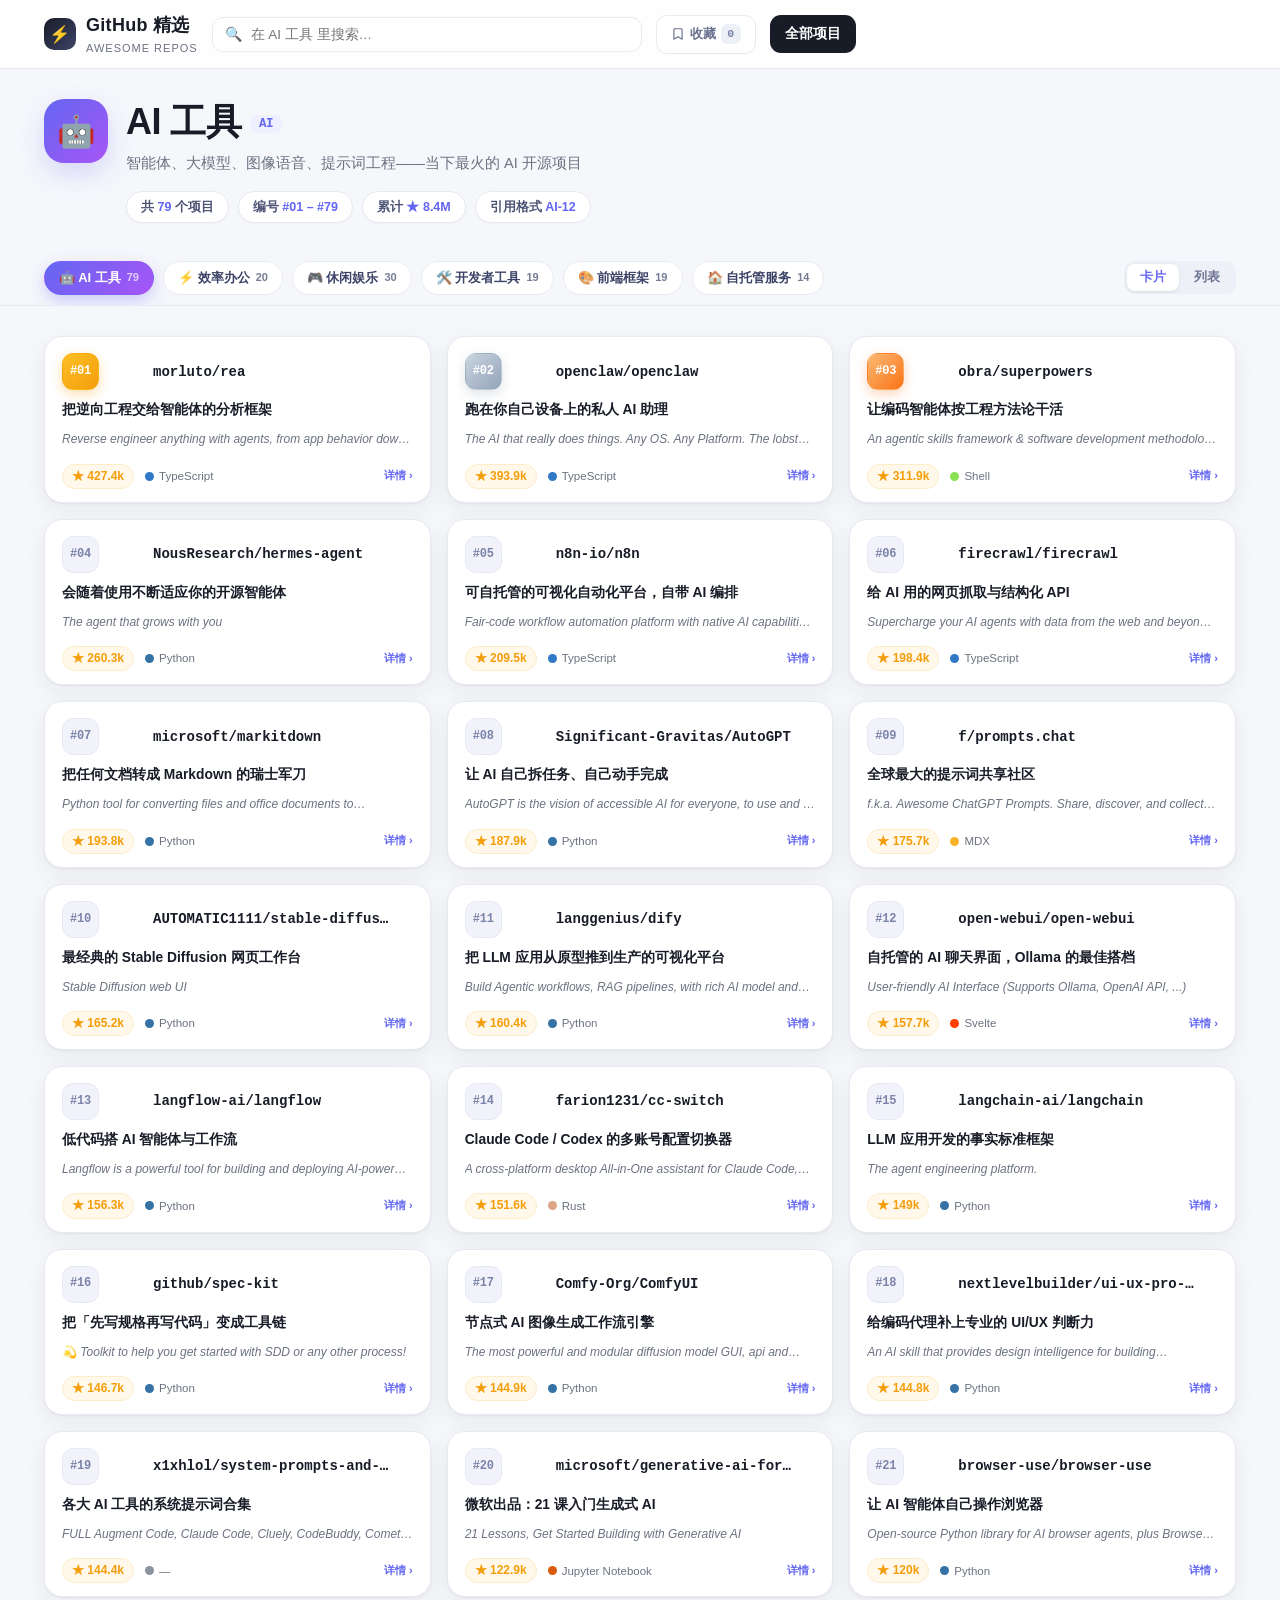
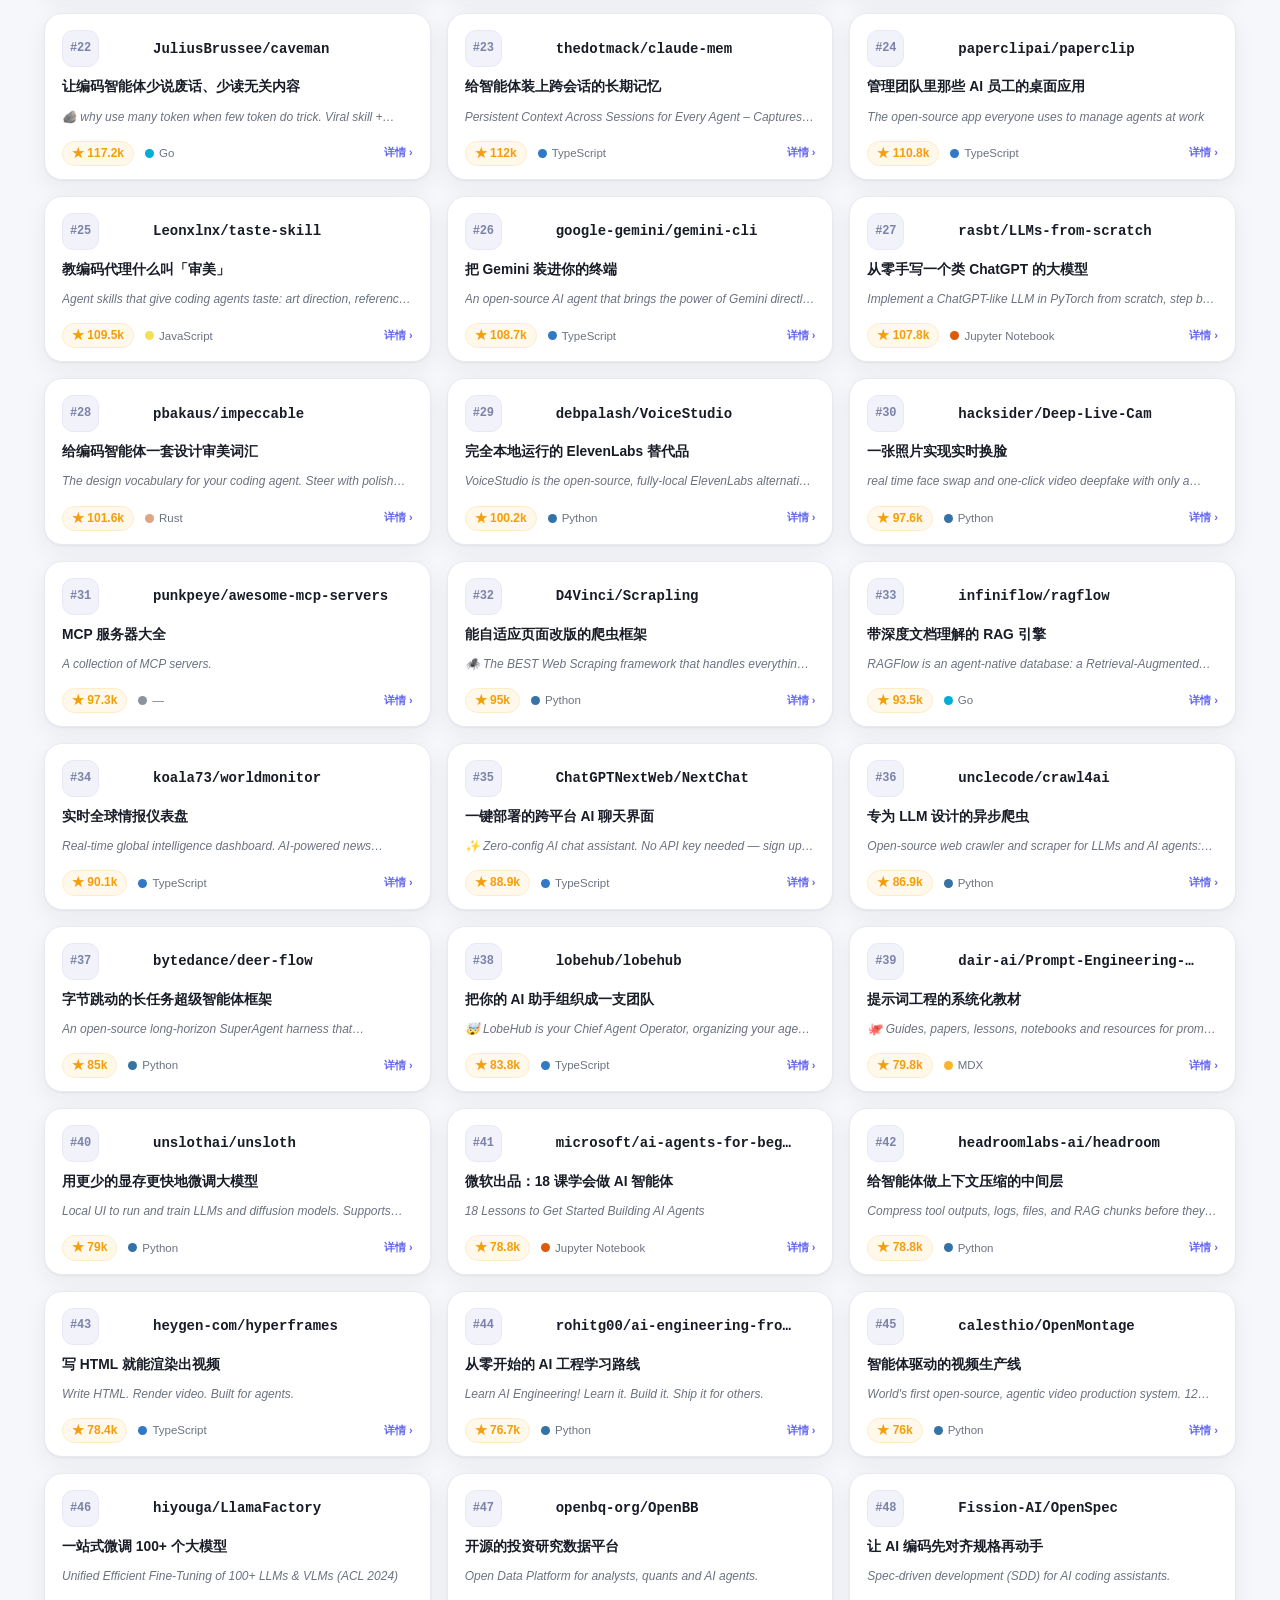
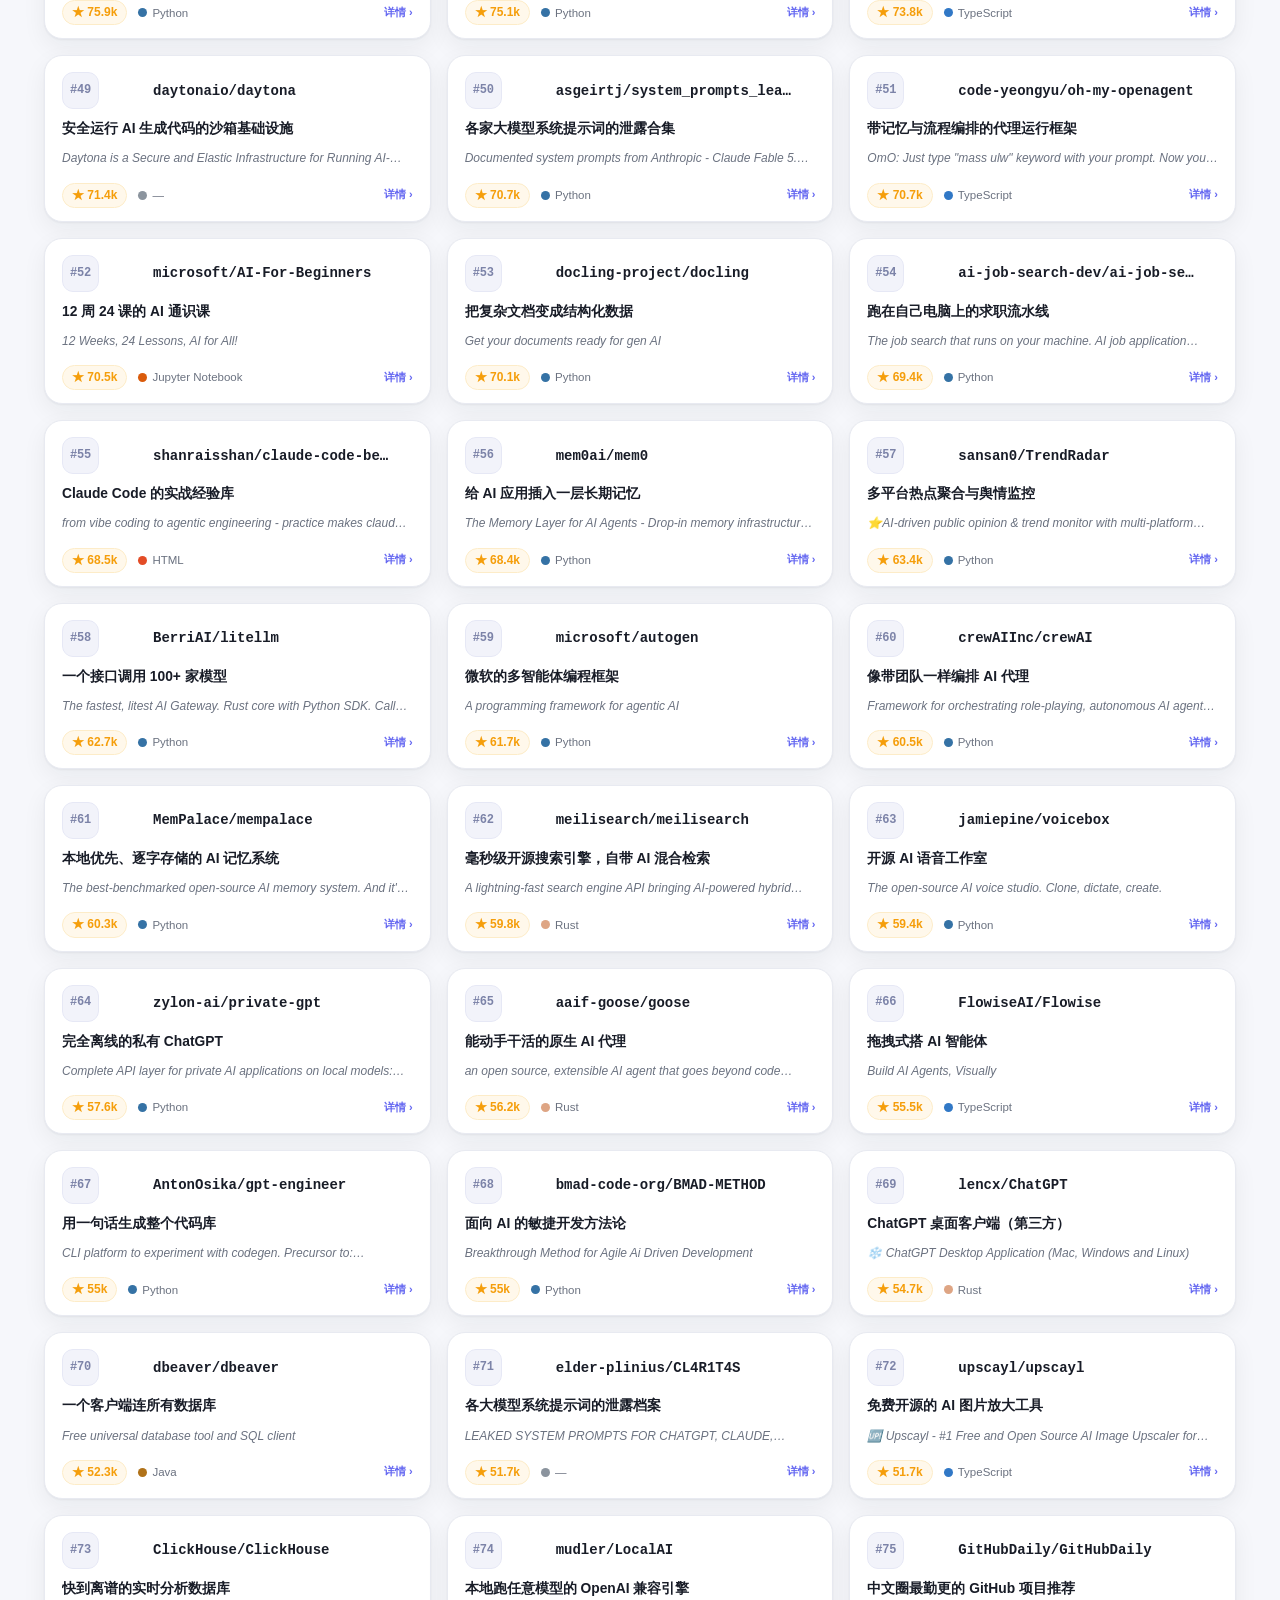
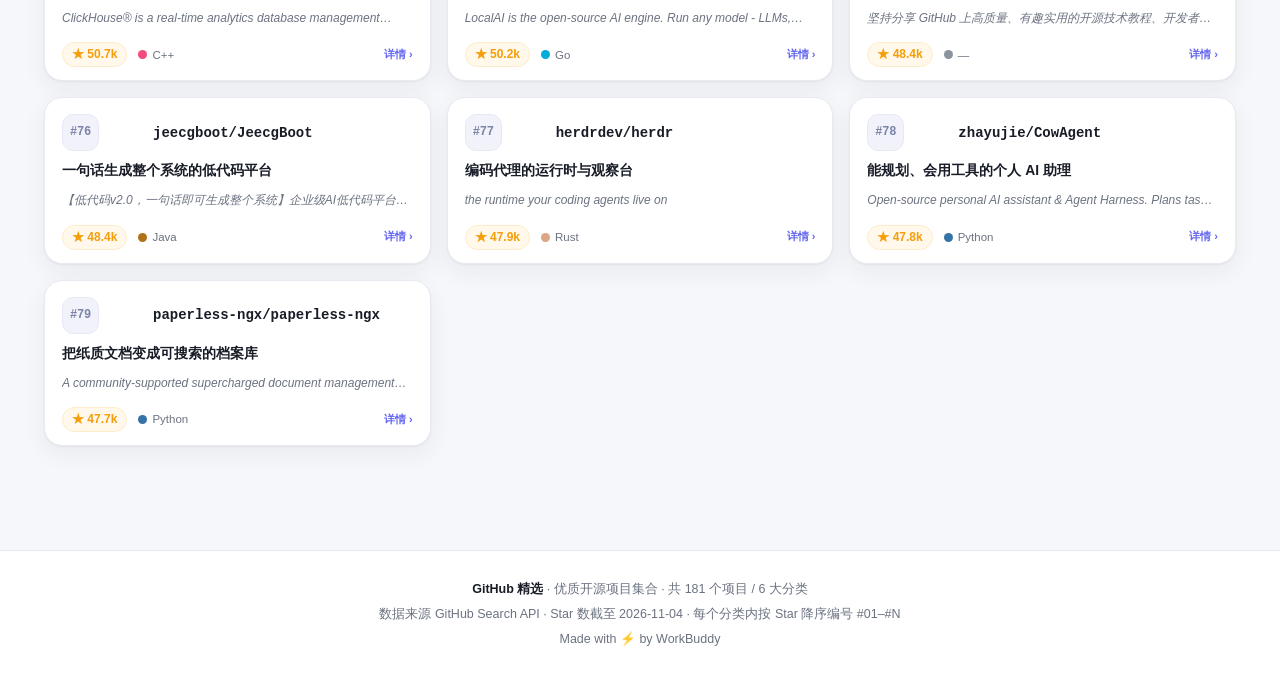
==== commit ffc5cf51: "调整分类：RuView 等 8 个项目移出前端框架，补入 Svelte/Angular/Nuxt/Astro/Tailwind/Bootstrap/Solid/Pinia" ====
--- a/ai.html
+++ b/ai.html
@@ -3,7 +3,7 @@
 <head>
 <meta charset="UTF-8">
 <meta name="viewport" content="width=device-width, initial-scale=1.0">
-<title>AI 工具（76 个）· GitHub 精选</title>
+<title>AI 工具（79 个）· GitHub 精选</title>
 <link id="siteCss" rel="stylesheet" href="assets/site.css">
 <script>
 /* 分享链接靠 ?sharecode= 放行。站内跳转一旦丢掉这个参数，在没有 cookie 的环境
@@ -71,9 +71,9 @@
       <h1>AI 工具<span class="code">AI</span></h1>
       <p class="desc">智能体、大模型、图像语音、提示词工程——当下最火的 AI 开源项目</p>
       <div class="pills">
-        <span class="pill">共 <b>76</b> 个项目</span>
-        <span class="pill">编号 <b>#01 – #76</b></span>
-        <span class="pill">累计 <b>★ 8.06M</b></span>
+        <span class="pill">共 <b>79</b> 个项目</span>
+        <span class="pill">编号 <b>#01 – #79</b></span>
+        <span class="pill">累计 <b>★ 8.4M</b></span>
         <span class="pill">引用格式 <b>AI-12</b></span>
       </div>
     </div>
@@ -81,7 +81,7 @@
 </header>
 
 <nav class="switchbar"><div class="switchbar-inner">
-  <a class="cchip active" href="ai.html">🤖 AI 工具 <span class="n">76</span></a><a class="cchip" href="productivity.html">⚡ 效率办公 <span class="n">20</span></a><a class="cchip" href="fun.html">🎮 休闲娱乐 <span class="n">30</span></a><a class="cchip" href="devtools.html">🛠️ 开发者工具 <span class="n">16</span></a><a class="cchip" href="frontend.html">🎨 前端框架 <span class="n">19</span></a><a class="cchip" href="selfhosted.html">🏠 自托管服务 <span class="n">12</span></a>
+  <a class="cchip active" href="ai.html">🤖 AI 工具 <span class="n">79</span></a><a class="cchip" href="productivity.html">⚡ 效率办公 <span class="n">20</span></a><a class="cchip" href="fun.html">🎮 休闲娱乐 <span class="n">30</span></a><a class="cchip" href="devtools.html">🛠️ 开发者工具 <span class="n">19</span></a><a class="cchip" href="frontend.html">🎨 前端框架 <span class="n">19</span></a><a class="cchip" href="selfhosted.html">🏠 自托管服务 <span class="n">14</span></a>
   <div class="viewtog">
     <button data-v="grid" class="on">卡片</button>
     <button data-v="rows">列表</button>
@@ -94,7 +94,7 @@
 </main>
 <footer>
   <div class="foot-inner">
-    <b>GitHub 精选</b> · 优质开源项目集合 · 共 173 个项目 / 6 大分类<br>
+    <b>GitHub 精选</b> · 优质开源项目集合 · 共 181 个项目 / 6 大分类<br>
     数据来源 GitHub Search API · Star 数截至 2026-11-04 · 每个分类内按 Star 降序编号 #01–#N<br>
     Made with ⚡ by WorkBuddy
   </div>
@@ -129,9 +129,9 @@
   </div>
 </div>
 <script>
-const PAGE = {"cat": {"id": "ai", "code": "AI", "name": "AI 工具", "icon": "🤖", "grad": "linear-gradient(135deg,#6366f1,#a855f7)", "desc": "智能体、大模型、图像语音、提示词工程——当下最火的 AI 开源项目", "count": 76}};
+const PAGE = {"cat": {"id": "ai", "code": "AI", "name": "AI 工具", "icon": "🤖", "grad": "linear-gradient(135deg,#6366f1,#a855f7)", "desc": "智能体、大模型、图像语音、提示词工程——当下最火的 AI 开源项目", "count": 79}};
 const CATS = {"ai":{"id":"ai","code":"AI","name":"AI 工具","icon":"🤖","grad":"linear-gradient(135deg,#6366f1,#a855f7)"},"productivity":{"id":"productivity","code":"WORK","name":"效率办公","icon":"⚡","grad":"linear-gradient(135deg,#f59e0b,#f97316)"},"fun":{"id":"fun","code":"FUN","name":"休闲娱乐","icon":"🎮","grad":"linear-gradient(135deg,#ec4899,#f43f5e)"},"devtools":{"id":"devtools","code":"DEV","name":"开发者工具","icon":"🛠️","grad":"linear-gradient(135deg,#0ea5e9,#06b6d4)"},"frontend":{"id":"frontend","code":"WEB","name":"前端框架","icon":"🎨","grad":"linear-gradient(135deg,#10b981,#14b8a6)"},"selfhosted":{"id":"selfhosted","code":"SELF","name":"自托管服务","icon":"🏠","grad":"linear-gradient(135deg,#8b5cf6,#6366f1)"}};
-const REPOS = [{"full_name":"morluto/rea","name":"rea","owner":"morluto","avatar":"https://avatars.githubusercontent.com/u/76467478?v=4","url":"https://github.com/morluto/rea","desc":"Reverse engineer anything with agents, from app behavior down to native binaries.","stars":427416,"forks":106384,"lang":"TypeScript","topics":["agent-skills","ai","android","claude-code","cli","cpp"],"updated":"2026-11-04","tag":"把逆向工程交给智能体的分析框架","body":["REA 是一个以 MCP 服务器形态发布的开源逆向工程框架：它把原生二进制、Electron/JS 应用、.NET 程序、网站等不同目标统一成一套可被 AI 调用的分析工具，让智能体自己去拆解「这个功能到底怎么实现的」。","它提供的不是一个黑盒按钮，而是 Tauri、Ghidra、Hopper、JADX 这些成熟工具之上的编排层——查函数、看字符串、翻段表、跟调用链，每一步都带证据。分析全部在本地跑，代码不会离开你的机器。"],"feats":["229 个分析工具，MCP 协议接入","原生二进制 / JS / Electron / .NET 全覆盖","Ghidra、Hopper、JADX 桥接","结论附证据链，不做无根据推测"],"fit":"安全研究员、做兼容性分析或竞品拆解的开发者","rank":1,"cat":"AI 工具","catId":"ai","code":"AI","langColor":"#3178c6"},{"full_name":"openclaw/openclaw","name":"openclaw","owner":"openclaw","avatar":"https://avatars.githubusercontent.com/u/252820863?v=4","url":"https://github.com/openclaw/openclaw","desc":"The AI that really does things. Any OS. Any Platform. The lobster way. 🦞","stars":393869,"forks":82780,"lang":"TypeScript","topics":["ai","assistant","crustacean","molty","openclaw","own-your-data"],"updated":"2026-11-04","tag":"跑在你自己设备上的私人 AI 助理","body":["OpenClaw 是一只「住在你设备里」的 AI 助理：它不依赖某个云端入口，而是装在你自己的 Mac、Windows 或 Linux 上，接入你日常用的聊天工具，随时能把任务接过去执行。","和只会在对话框里聊天的那种不同，OpenClaw 长着手脚——可以读写文件、调用命令行、操作浏览器、串联本地服务。它更像是给个人配的一个常驻操作员，数据留在本地，权限由你划定。"],"feats":["跨 macOS / Windows / Linux","接入日常聊天工具，无需切换入口","本地执行，数据不出机器","支持自定义技能与工具扩展"],"fit":"想要一个能真正动手办事的私人助理的重度电脑用户","rank":2,"cat":"AI 工具","catId":"ai","code":"AI","langColor":"#3178c6"},{"full_name":"obra/superpowers","name":"superpowers","owner":"obra","avatar":"https://avatars.githubusercontent.com/u/45416?v=4","url":"https://github.com/obra/superpowers","desc":"An agentic skills framework & software development methodology that works.","stars":311913,"forks":27741,"lang":"Shell","topics":["ai","brainstorming","coding","obra","sdlc","skills"],"updated":"2026-11-03","tag":"让编码智能体按工程方法论干活","body":["Superpowers 不是又一个 AI 工具，而是一整套「怎么让 AI 写代码不跑偏」的方法论：它把软件开发拆成一组可组合的技能包（规划、拆解、实现、调试、测试、复盘），并在开场时就把这些规则灌给智能体。","它支持 Claude Code、Codex、Cursor、Gemini CLI、Copilot CLI 等主流编码代理，装好之后智能体会先想清楚再动手，而不是一上来就狂改文件——这是它和普通提示词集合最大的区别。"],"feats":["技能包 + 初始指令的组合式框架","覆盖规划到测试的完整开发流程","兼容十余种主流编码 CLI / IDE 代理","方法论可裁剪，适配不同团队习惯"],"fit":"用 AI 写生产代码、又受不了它乱改的工程师","rank":3,"cat":"AI 工具","catId":"ai","code":"AI","langColor":"#89e051"},{"full_name":"NousResearch/hermes-agent","name":"hermes-agent","owner":"NousResearch","avatar":"https://avatars.githubusercontent.com/u/134168893?v=4","url":"https://github.com/NousResearch/hermes-agent","desc":"The agent that grows with you","stars":260273,"forks":57358,"lang":"Python","topics":["ai","ai-agent","ai-agents","anthropic","chatgpt","claude"],"updated":"2026-11-04","tag":"会随着使用不断适应你的开源智能体","body":["Hermes Agent 是 Nous Research 推出的开源个人智能体，核心理念是「与你共同成长」：它会把你的偏好、常用流程和历史上下文记下来，用得越久越贴合你的习惯。","提供桌面客户端与命令行两种形态，可本地运行并接入文件、终端、网页等工具；模型侧对 Nous 自家的 Hermes 系列做了优化，也支持换成其他开源模型。"],"feats":["长期记忆与偏好学习","桌面端 + CLI 双形态","可本地部署，模型可替换","工具调用与任务自动化"],"fit":"希望智能体长期陪伴、越用越顺手的个人用户","rank":4,"cat":"AI 工具","catId":"ai","code":"AI","langColor":"#3572A5"},{"full_name":"n8n-io/n8n","name":"n8n","owner":"n8n-io","avatar":"https://avatars.githubusercontent.com/u/45487711?v=4","url":"https://github.com/n8n-io/n8n","desc":"Fair-code workflow automation platform with native AI capabilities. Combine visual building with custom code, self-host or cloud, 400+ integrations.","stars":209491,"forks":61363,"lang":"TypeScript","topics":["ai","apis","automation","cli","data-flow","development"],"updated":"2026-11-04","tag":"可自托管的可视化自动化平台，自带 AI 编排","body":["n8n 是目前最流行的开源工作流自动化平台：用节点连线的方式把几百种服务串起来，触发器、条件分支、循环、错误重试都是可视化配置，不用写胶水代码。","它的特别之处是把 AI 当成一等公民——LLM、Agent、向量库、工具调用都是原生节点，可以一边跑传统业务自动化，一边在流程里插入大模型推理。整站可 Docker 自托管，数据完全自己掌控，也支持代码节点写 JS/Python 做兜底。"],"feats":["400+ 集成节点，可视化编排","原生 AI / Agent / RAG 节点","支持自托管与云端两种部署","代码节点可插入 JS / Python","完善的错误处理与执行日志"],"fit":"想把重复工作自动化、又不愿把数据交给 SaaS 的团队","rank":5,"cat":"AI 工具","catId":"ai","code":"AI","langColor":"#3178c6"},{"full_name":"firecrawl/firecrawl","name":"firecrawl","owner":"firecrawl","avatar":"https://avatars.githubusercontent.com/u/135057108?v=4","url":"https://github.com/firecrawl/firecrawl","desc":"Supercharge your AI agents with data from the web and beyond. Building the library for superintelligence. 🔥","stars":198354,"forks":10468,"lang":"TypeScript","topics":["ai","ai-agents","ai-crawler","ai-scraping","ai-search","crawler"],"updated":"2026-11-04","tag":"给 AI 用的网页抓取与结构化 API","body":["Firecrawl 解决的是所有 AI 应用都绕不开的一件事：把网页变成模型能吃的干净数据。给它一个网址，它负责渲染 JS、绕过反爬、去掉导航和广告，输出 Markdown 或结构化 JSON。","除了单页抓取，它还支持整站爬取、批量抽取、变更监控，并提供可直接被 Agent 调用的搜索与抓取接口，常被用来给 RAG 系统喂料。"],"feats":["网页 → Markdown / JSON","整站爬取与链接发现","JS 渲染与反爬处理","提供 Agent 可直接调用的 API","支持自托管"],"fit":"做 RAG、Agent、数据采集的开发者","rank":6,"cat":"AI 工具","catId":"ai","code":"AI","langColor":"#3178c6"},{"full_name":"microsoft/markitdown","name":"markitdown","owner":"microsoft","avatar":"https://avatars.githubusercontent.com/u/6154722?v=4","url":"https://github.com/microsoft/markitdown","desc":"Python tool for converting files and office documents to Markdown.","stars":193755,"forks":14544,"lang":"Python","topics":["autogen","autogen-extension","langchain","markdown","microsoft-office","openai"],"updated":"2026-10-28","tag":"把任何文档转成 Markdown 的瑞士军刀","body":["MarkItDown 是微软开源的文档转换库，目标很单一：把 PDF、Word、Excel、PPT、图片、音频、HTML、EPUB 等格式统统转成结构清晰的 Markdown，方便直接喂给大模型。","它保留了标题层级、列表、表格这些结构信息——这正是纯文本抽取最容易丢掉、又最影响模型理解的部分。既可作为 Python 库调用，也提供命令行工具，还内置了 MCP 服务方便智能体直接读文件。"],"feats":["支持 PDF / Office / 图片 / 音频等十余种格式","保留标题、列表、表格结构","Python 库 + CLI + MCP 三种用法","可作为文档处理流水线的基础组件"],"fit":"需要给 LLM 准备文档语料的开发者、做知识库的人","rank":7,"cat":"AI 工具","catId":"ai","code":"AI","langColor":"#3572A5"},{"full_name":"Significant-Gravitas/AutoGPT","name":"AutoGPT","owner":"Significant-Gravitas","avatar":"https://avatars.githubusercontent.com/u/130738209?v=4","url":"https://github.com/Significant-Gravitas/AutoGPT","desc":"AutoGPT is the vision of accessible AI for everyone, to use and to build on. Our mission is to provide the tools, so that you can focus on what matters.","stars":187890,"forks":45897,"lang":"Python","topics":["agentic-ai","agents","ai","artificial-intelligence","autonomous-agents","claude"],"updated":"2026-11-04","tag":"让 AI 自己拆任务、自己动手完成","body":["AutoGPT 是「自主智能体」概念的开山之作：你给一个目标，它自己拆解成子任务、决定用哪些工具、一步步执行，过程中还会自我检查，必要时重新规划。","项目如今已演进成一个完整的智能体平台，包含 Block 可视化编排、Agent Builder、市场（Marketplace）和云端托管，既能本地跑也能部署成服务。它对整个 AI Agent 生态的影响，远超代码本身。"],"feats":["目标驱动的任务自动拆解","Block 可视化编排器","工具与插件市场","支持自托管与云端运行"],"fit":"想了解或搭建自主智能体的人、AI 应用探索者","rank":8,"cat":"AI 工具","catId":"ai","code":"AI","langColor":"#3572A5"},{"full_name":"f/prompts.chat","name":"prompts.chat","owner":"f","avatar":"https://avatars.githubusercontent.com/u/196477?v=4","url":"https://github.com/f/prompts.chat","desc":"f.k.a. Awesome ChatGPT Prompts. Share, discover, and collect prompts from the community. Free and open source — self-host for your organization with complete privacy.","stars":175739,"forks":22422,"lang":"MDX","topics":["ai","artificial-intelligence","awesome-list","chatgpt","chatgpt-prompts","claude"],"updated":"2026-11-03","tag":"全球最大的提示词共享社区","body":["prompts.chat（原名 Awesome ChatGPT Prompts）是最早也最出圈的提示词集合项目，从一份 GitHub 列表长成了带网站、支持多语言的提示词社区。","你可以按职业、场景、用途检索别人调好的提示词，也能把自己的贡献上去；每条提示词都能直接复制到 ChatGPT、Claude 等模型里用。对刚接触提示词工程的人来说，这是最快的入门素材库。"],"feats":["数万条社区贡献提示词","按职业 / 场景分类检索","支持多语言界面","一键复制即用"],"fit":"提示词新手、需要现成模板的内容创作者","rank":9,"cat":"AI 工具","catId":"ai","code":"AI","langColor":"#fcb32c"},{"full_name":"AUTOMATIC1111/stable-diffusion-webui","name":"stable-diffusion-webui","owner":"AUTOMATIC1111","avatar":"https://avatars.githubusercontent.com/u/20920490?v=4","url":"https://github.com/AUTOMATIC1111/stable-diffusion-webui","desc":"Stable Diffusion web UI","stars":165234,"forks":31914,"lang":"Python","topics":["ai","ai-art","deep-learning","diffusion","gradio","image-generation"],"updated":"2026-03-02","tag":"最经典的 Stable Diffusion 网页工作台","body":["AUTOMATIC1111（简称 A1111）是 Stable Diffusion 生态里最有影响力的 Web UI：把文生图、图生图、局部重绘、放大、批量处理都做进一个浏览器界面，插件体系极其庞大。","它支持 Checkpoint、LoRA、ControlNet、Embedding 等各类模型扩展，参数可以精细到采样器、CFG、种子，是很多人搭本地 AI 绘图环境的起点。虽然新工具层出不穷，它的插件生态和教程存量依然无人能及。"],"feats":["文生图 / 图生图 / 局部重绘 / 放大","LoRA、ControlNet、插件生态庞大","完整参数控制与批量队列","本地运行，模型自主管理"],"fit":"本地部署 AI 绘图的玩家、需要精细控制出图的创作者","rank":10,"cat":"AI 工具","catId":"ai","code":"AI","langColor":"#3572A5"},{"full_name":"langgenius/dify","name":"dify","owner":"langgenius","avatar":"https://avatars.githubusercontent.com/u/127165244?v=4","url":"https://github.com/langgenius/dify","desc":"Build Agentic workflows, RAG pipelines, with rich AI model and tool support on one collaborative workspace. Deploy on cloud, VPC, or self-hosted, so teams move from prototype to production without rebuilding the stack.","stars":160352,"forks":25359,"lang":"Python","topics":["agent","agentic-ai","agentic-framework","agentic-workflow","ai","automation"],"updated":"2026-11-04","tag":"把 LLM 应用从原型推到生产的可视化平台","body":["Dify 是一个开源的 LLM 应用开发平台，把提示词编排、RAG 检索、Agent 工具调用、模型管理放进同一个可视化工作台——拖拽连线就能搭出一个能跑的应用。","搭好的东西可以一键发布成网页、嵌入组件或标准 API；后台还能看每次调用的日志、Token 消耗、用户反馈，并把标注数据回流去优化提示词。它支持 OpenAI、Anthropic、通义、Ollama 等上百家模型供应商，也能整套 Docker 自托管。","对想快速验证 AI 产品想法、又不想从零写脚手架的团队来说，Dify 基本是当前最省事的起点。"],"feats":["可视化工作流与提示词编排","内置 RAG 知识库与文档解析","Agent 与工具调用能力","多模型接入 + 统一网关","可观测性、日志与标注回流","Docker Compose 一键自托管"],"fit":"AI 应用开发者、产品团队、想给业务加 AI 的中小企业","rank":11,"cat":"AI 工具","catId":"ai","code":"AI","langColor":"#3572A5"},{"full_name":"open-webui/open-webui","name":"open-webui","owner":"open-webui","avatar":"https://avatars.githubusercontent.com/u/158137808?v=4","url":"https://github.com/open-webui/open-webui","desc":"User-friendly AI Interface (Supports Ollama, OpenAI API, ...)","stars":157701,"forks":22935,"lang":"Svelte","topics":["ai","llm","llm-ui","llm-webui","llms","mcp"],"updated":"2026-11-03","tag":"自托管的 AI 聊天界面，Ollama 的最佳搭档","body":["Open WebUI 是一个可完全离线运行的自托管 AI 界面：接上 Ollama 或任意 OpenAI 兼容 API，你就拥有了一个自己的 ChatGPT——多模型切换、对话历史、Markdown 渲染、代码高亮一应俱全。","它的野心不止聊天：支持 RAG 文档问答、联网搜索、图像生成、语音输入输出、多用户与权限管理，还能用 Pipelines 插件机制扩展自定义逻辑。对团队来说，它相当于内网里的统一 AI 入口。"],"feats":["多模型统一入口，兼容 OpenAI API","内置 RAG、联网搜索、语音与绘图","多用户、角色与权限管理","Pipelines 插件扩展","完全离线可运行"],"fit":"想把 AI 能力收进内网的企业、注重隐私的个人用户","rank":12,"cat":"AI 工具","catId":"ai","code":"AI","langColor":"#ff3e00"},{"full_name":"langflow-ai/langflow","name":"langflow","owner":"langflow-ai","avatar":"https://avatars.githubusercontent.com/u/85702467?v=4","url":"https://github.com/langflow-ai/langflow","desc":"Langflow is a powerful tool for building and deploying AI-powered agents and workflows.","stars":156307,"forks":10317,"lang":"Python","topics":["agents","chatgpt","generative-ai","large-language-models","multiagent","react-flow"],"updated":"2026-11-04","tag":"低代码搭 AI 智能体与工作流","body":["Langflow 把 LangChain 那套能力做成了可视化画布：拖拽组件、连线成图，就能拼出带记忆、检索、工具调用的智能体流程，每一步的输入输出都能实时看到。","任何流程都能直接导出成 API 或 MCP 服务给外部调用，也支持自定义 Python 组件。对不熟悉框架细节的人来说，它比直接写代码直观得多；对熟手来说，它是快速验证链路的好工具。"],"feats":["拖拽式智能体编排","实时查看每个节点输入输出","流程可发布为 API / MCP","支持自定义 Python 组件"],"fit":"想快速搭 AI 原型的开发者、不写代码的产品经理","rank":13,"cat":"AI 工具","catId":"ai","code":"AI","langColor":"#3572A5"},{"full_name":"farion1231/cc-switch","name":"cc-switch","owner":"farion1231","avatar":"https://avatars.githubusercontent.com/u/44939412?v=4","url":"https://github.com/farion1231/cc-switch","desc":"A cross-platform desktop All-in-One assistant for Claude Code, Codex, OpenCode,DeepSeek Harness and more. Only official website: ccswitch.io","stars":151560,"forks":9956,"lang":"Rust","topics":["ai-tools","claude-code","codex","deepseek-harness","desktop-app","grok"],"updated":"2026-11-04","tag":"Claude Code / Codex 的多账号配置切换器","body":["cc-switch 是一个用 Rust 写的跨平台桌面小工具，专门解决同时用多个 AI 编码 CLI 时的配置混乱：Claude Code、Codex、OpenCode 等工具的 API 端点、密钥、模型参数，可以在一个面板里统一管理和一键切换。","对经常在官方订阅、第三方中转、公司网关之间来回切的人来说，它省掉了反复改配置文件、重启终端的麻烦，也方便把不同项目的配置分组保存。"],"feats":["多编码 CLI 统一管理","配置一键切换，免手改文件","跨平台桌面应用（Rust + Tauri）","支持分组保存不同环境"],"fit":"同时使用多个 AI 编码工具、需要频繁换端点的开发者","rank":14,"cat":"AI 工具","catId":"ai","code":"AI","langColor":"#dea584"},{"full_name":"langchain-ai/langchain","name":"langchain","owner":"langchain-ai","avatar":"https://avatars.githubusercontent.com/u/126733545?v=4","url":"https://github.com/langchain-ai/langchain","desc":"The agent engineering platform.","stars":148978,"forks":25045,"lang":"Python","topics":["agents","ai","ai-agents","anthropic","chatgpt","deepagents"],"updated":"2026-11-04","tag":"LLM 应用开发的事实标准框架","body":["LangChain 是构建 LLM 应用绕不开的框架：它把「模型调用、提示词模板、检索、工具、记忆、链式编排」抽象成统一接口，让你换模型、加数据源时不用重写业务逻辑。","围绕它还有 LangGraph（有状态的多智能体编排）、LangSmith（调试与评测）等配套，形成了目前最完整的开发生态。它抽象层次高、概念多，学习曲线不低，但生态成熟度和社区资料量仍是第一梯队。"],"feats":["统一的模型与工具抽象层","RAG、记忆、链式编排组件齐全","LangGraph 支持复杂多智能体","LangSmith 提供调试与评测"],"fit":"构建生产级 LLM 应用的工程师与团队","rank":15,"cat":"AI 工具","catId":"ai","code":"AI","langColor":"#3572A5"},{"full_name":"github/spec-kit","name":"spec-kit","owner":"github","avatar":"https://avatars.githubusercontent.com/u/9919?v=4","url":"https://github.com/github/spec-kit","desc":"💫 Toolkit to help you get started with SDD or any other process!","stars":146719,"forks":13153,"lang":"Python","topics":["ai","copilot","development","engineering","prd","spec"],"updated":"2026-11-03","tag":"把「先写规格再写代码」变成工具链","body":["Spec Kit 是 GitHub 官方推出的规格驱动开发（SDD）工具包：它提供一套命令与模板，让 AI 编码助手严格按「需求规格 → 技术方案 → 任务拆分 → 实现」的顺序推进，而不是直接动手写代码。","这样做的价值在于把 AI 编码从「凭感觉生成」变成「有据可查的工程流程」——每一步都有文档沉淀，评审和回溯都有依据。可搭配 Claude Code、Copilot、Gemini CLI 等代理使用。"],"feats":["规格驱动的四阶段流程","现成命令与文档模板","兼容主流 AI 编码助手","产物可纳入版本管理"],"fit":"用 AI 做正式项目、需要流程规范的开发团队","rank":16,"cat":"AI 工具","catId":"ai","code":"AI","langColor":"#3572A5"},{"full_name":"Comfy-Org/ComfyUI","name":"ComfyUI","owner":"Comfy-Org","avatar":"https://avatars.githubusercontent.com/u/166579949?v=4","url":"https://github.com/Comfy-Org/ComfyUI","desc":"The most powerful and modular diffusion model GUI, api and backend with a graph/nodes interface. The fastest local inference engine in the world.","stars":144894,"forks":17241,"lang":"Python","topics":["ai","comfy","comfyui","python","pytorch","stable-diffusion"],"updated":"2026-11-04","tag":"节点式 AI 图像生成工作流引擎","body":["ComfyUI 用节点图的方式组织扩散模型推理：加载模型、编码提示词、采样、放大、后处理都是一个个可连线的节点，你能精确控制生成的每一步。","正因如此，它成了复杂工作流的事实标准——ComfyUI 生态里有海量自定义节点，覆盖 ControlNet、视频生成、换脸、修复、批量处理等场景；同时它提供 API，方便把生成流程接进自己的产品。相对 A1111，它更「工程化」，但上限也更高。"],"feats":["节点式工作流，完全可复现","支持图像 / 视频 / 音频生成模型","海量自定义节点生态","内置 API，可嵌入生产流程"],"fit":"需要精细控制生成流程的创作者与工程团队","rank":17,"cat":"AI 工具","catId":"ai","code":"AI","langColor":"#3572A5"},{"full_name":"x1xhlol/system-prompts-and-models-of-ai-tools","name":"system-prompts-and-models-of-ai-tools","owner":"x1xhlol","avatar":"https://avatars.githubusercontent.com/u/185671340?v=4","url":"https://github.com/x1xhlol/system-prompts-and-models-of-ai-tools","desc":"FULL Augment Code, Claude Code, Cluely, CodeBuddy, Comet, Cursor, Devin AI, Junie, Kiro, Leap.new, Lovable, Manus, NotionAI, Orchids.app, Perplexity, Poke, Qoder, Replit, Same.dev, Trae, Traycer AI, VSCode Agent, Warp.dev, Windsurf, Xcode, Z.ai Code, Dia & v0. (And other Open Sourced) System Prompts, Internal Tools & AI Models","stars":144448,"forks":34710,"lang":null,"topics":["ai","bolt","cluely","copilot","cursor","cursorai"],"updated":"2026-10-12","tag":"各大 AI 工具的系统提示词合集","body":["这个仓库收集了 Cursor、Claude Code、Devin、Windsurf、v0、Lovable 等主流 AI 工具泄露或反推出来的系统提示词与工具定义，是一份难得的「别人怎么调教 AI」的样本集。","对研究者来说，可以借此观察不同产品如何设计角色设定、约束边界、组织工具调用；对做 AI 产品的人来说，这是学习提示词工程最直接的参考资料。使用前请留意各家服务条款与合规边界。"],"feats":["覆盖数十款主流 AI 工具","含系统提示词与工具 schema","可对比不同产品的设计思路","持续更新"],"fit":"提示词工程师、AI 产品设计者、研究者","rank":18,"cat":"AI 工具","catId":"ai","code":"AI","langColor":"#8b949e"},{"full_name":"microsoft/generative-ai-for-beginners","name":"generative-ai-for-beginners","owner":"microsoft","avatar":"https://avatars.githubusercontent.com/u/6154722?v=4","url":"https://github.com/microsoft/generative-ai-for-beginners","desc":"21 Lessons, Get Started Building with Generative AI","stars":122933,"forks":65845,"lang":"Jupyter Notebook","topics":["ai","azure","chatgpt","dall-e","generative-ai","generativeai"],"updated":"2026-11-02","tag":"微软出品：21 课入门生成式 AI","body":["这是微软官方维护的生成式 AI 入门课程，共 21 节课，从「什么是 LLM」讲到提示词工程、RAG、Agent、微调、安全与负责任 AI，每节都配代码示例和视频。","课程以 Python / TypeScript 实操为主，示例可以直接跑，适合有基础编程能力但没系统接触过 LLM 应用开发的人按顺序学一遍。多语言翻译齐全，中文版也在其中。"],"feats":["21 节体系化课程 + 代码示例","覆盖 RAG / Agent / 微调 / 安全","含配套视频与中文翻译","微软官方持续维护"],"fit":"想系统入门大模型应用开发的工程师和学生","rank":19,"cat":"AI 工具","catId":"ai","code":"AI","langColor":"#DA5B0B"},{"full_name":"browser-use/browser-use","name":"browser-use","owner":"browser-use","avatar":"https://avatars.githubusercontent.com/u/192012301?v=4","url":"https://github.com/browser-use/browser-use","desc":"Open-source Python library for AI browser agents, plus Browser Use Cloud: stealth browsers and a hosted agent API.","stars":119970,"forks":13368,"lang":"Python","topics":["ai-agents","ai-tools","browser-agent","browser-automation","browser-use","cdp"],"updated":"2026-11-02","tag":"让 AI 智能体自己操作浏览器","body":["browser-use 把浏览器变成智能体的手：你用自然语言描述任务（「去这个站点查下个月的机票并比价」），它负责打开页面、点击、填表、翻页、读取结果，不再需要为每个网站写死选择器。","它基于 Playwright 驱动真实浏览器，支持视觉理解与 DOM 双通道定位，能处理动态渲染、登录态、多标签页等场景；Python 库直接集成进项目，也有官方云服务解决反爬和并发。"],"feats":["自然语言驱动网页操作","Playwright 真实浏览器执行","视觉 + DOM 双通道元素定位","支持并发、会话保持与云端运行"],"fit":"做 RPA、网页自动化、Agent 应用的开发者","rank":20,"cat":"AI 工具","catId":"ai","code":"AI","langColor":"#3572A5"},{"full_name":"JuliusBrussee/caveman","name":"caveman","owner":"JuliusBrussee","avatar":"https://avatars.githubusercontent.com/u/104168679?v=4","url":"https://github.com/JuliusBrussee/caveman","desc":"🪨 why use many token when few token do trick. Viral skill + proxy for coding agents that cuts 65% of tokens by talking like a caveman.","stars":117248,"forks":6805,"lang":"Go","topics":["ai","anthropic","caveman","claude","claude-code","llm"],"updated":"2026-11-03","tag":"让编码智能体少说废话、少读无关内容","body":["Caveman 是一个「token 节流器」：它给编码智能体装上一层压缩代理，让模型少读无关文件、少写冗长解释，从而显著降低上下文消耗和账单——但代码本身保持精确不变。","它的思路不是简单截断，而是约束智能体的表达与检索范围：回复更短、动作更直接。对每天长时间跑 Claude Code、Codex 这类工具的人来说，省下的是真金白银和上下文窗口。"],"feats":["压缩代理 + 提示技能组合","减少无效文件读取","输出精简但不影响代码正确性","npm 一键安装"],"fit":"高频使用编码智能体、关注 token 成本的开发者","rank":21,"cat":"AI 工具","catId":"ai","code":"AI","langColor":"#00ADD8"},{"full_name":"thedotmack/claude-mem","name":"claude-mem","owner":"thedotmack","avatar":"https://avatars.githubusercontent.com/u/683968?v=4","url":"https://github.com/thedotmack/claude-mem","desc":"Persistent Context Across Sessions for Every Agent –  Captures everything your agent does during sessions, compresses it with AI, and injects relevant context back into future sessions. Works with Claude Code, OpenClaw, Codex, Gemini, Hermes, Copilot, OpenCode + More","stars":112009,"forks":9746,"lang":"TypeScript","topics":["ai","ai-agents","ai-memory","anthropic","artificial-intelligence","chromadb"],"updated":"2026-11-03","tag":"给智能体装上跨会话的长期记忆","body":["claude-mem 解决的是编码智能体「每次开新会话就失忆」的痛点：它自动捕获会话里的关键决策、代码变更和上下文，压缩后存起来，下次对话时按需召回。","这样你不必反复解释项目背景和之前的约定，智能体也能记住「这个bug上次是怎么定位的」。对长期维护同一个项目的人来说，体验差别非常大。"],"feats":["自动捕获会话上下文","压缩存储 + 按需检索","跨会话、跨项目记忆","兼容多种编码代理"],"fit":"长期用 AI 维护同一项目的开发者","rank":22,"cat":"AI 工具","catId":"ai","code":"AI","langColor":"#3178c6"},{"full_name":"paperclipai/paperclip","name":"paperclip","owner":"paperclipai","avatar":"https://avatars.githubusercontent.com/u/264498616?v=4","url":"https://github.com/paperclipai/paperclip","desc":"The open-source app everyone uses to manage agents at work","stars":110850,"forks":18357,"lang":"TypeScript","topics":["acpx","agent-orchestration","agent-skills","agentic-ai","ai-agents","ai-engineering"],"updated":"2026-11-04","tag":"管理团队里那些 AI 员工的桌面应用","body":["Paperclip 把自己定位成「管理 AI 代理的地方」：当团队里同时跑着好几个智能体（写代码的、写文档的、做数据的），它负责统一纳管——谁在干什么、任务进度如何、产出物在哪里。","它更偏向运营视角而非开发视角：把代理当成团队成员来编排、派活、审阅结果，适合已经开始把 AI 代理投入实际工作的团队。"],"feats":["多代理统一管理面板","任务派发与进度追踪","产出物集中查看","面向团队协作场景"],"fit":"已经在工作中使用多个 AI 代理的团队","rank":23,"cat":"AI 工具","catId":"ai","code":"AI","langColor":"#3178c6"},{"full_name":"google-gemini/gemini-cli","name":"gemini-cli","owner":"google-gemini","avatar":"https://avatars.githubusercontent.com/u/161781182?v=4","url":"https://github.com/google-gemini/gemini-cli","desc":"An open-source AI agent that brings the power of Gemini directly into your terminal.","stars":108709,"forks":14916,"lang":"TypeScript","topics":["ai","ai-agents","cli","gemini","gemini-api","mcp-client"],"updated":"2026-11-04","tag":"把 Gemini 装进你的终端","body":["Gemini CLI 是 Google 官方的开源命令行智能体：在终端里直接对话，它能读你的代码库、改文件、跑命令、查资料，上下文窗口高达百万 token，可以一次性吞下整个中型项目。","它提供免费额度、支持 MCP 扩展、可脚本化调用，和 Claude Code、Codex CLI 属于同一类工具。对习惯命令行工作流、又想用 Gemini 长上下文的人来说，这是最顺手的入口。"],"feats":["终端内自然语言交互","百万 token 上下文","读写文件、执行命令、联网检索","支持 MCP 扩展与脚本化"],"fit":"习惯终端工作流的开发者、需要长上下文分析的场景","rank":24,"cat":"AI 工具","catId":"ai","code":"AI","langColor":"#3178c6"},{"full_name":"rasbt/LLMs-from-scratch","name":"LLMs-from-scratch","owner":"rasbt","avatar":"https://avatars.githubusercontent.com/u/5618407?v=4","url":"https://github.com/rasbt/LLMs-from-scratch","desc":"Implement a ChatGPT-like LLM in PyTorch from scratch, step by step","stars":107775,"forks":16648,"lang":"Jupyter Notebook","topics":["ai","artificial-intelligence","attention-mechanism","deep-learning","finetuning","from-scratch"],"updated":"2026-10-30","tag":"从零手写一个类 ChatGPT 的大模型","body":["这是 Sebastian Raschka 的经典教程配套代码：不用任何高层框架，用 PyTorch 一步步实现 tokenizer、注意力机制、Transformer 块、预训练、微调，最终跑出一个能对话的小型 GPT。","全书代码都可执行，讲清了每个张量的来龙去脉。学完之后，你对大模型的理解会从「调用 API」变成「知道里面在算什么」——这是看多少篇科普文都换不来的。"],"feats":["纯 PyTorch 逐步实现","覆盖分词、注意力、预训练、微调","全书代码可运行","配套书籍与讲解"],"fit":"想真正搞懂 LLM 原理的工程师和学生","rank":25,"cat":"AI 工具","catId":"ai","code":"AI","langColor":"#DA5B0B"},{"full_name":"pbakaus/impeccable","name":"impeccable","owner":"pbakaus","avatar":"https://avatars.githubusercontent.com/u/43004?v=4","url":"https://github.com/pbakaus/impeccable","desc":"The design vocabulary for your coding agent. Steer with polish and bolder, review with critique and audit, catch AI slop before it ships.","stars":101625,"forks":5992,"lang":"Rust","topics":["agent-skills","ai","anti-slop","design","slop"],"updated":"2026-11-03","tag":"给编码智能体一套设计审美词汇","body":["AI 写出来的界面常常「能用但难看」，Impeccable 的办法是给智能体补上设计语言：通过 polish、bolder、critique、audit 等命令，你可以用专业词汇精确指挥它调排版、改配色、加层次。","它还内置审查流程，专门识别所谓的「AI slop」——那种一眼假的设计套路。装一次，之后所有前端改动都会被这套审美标准约束。"],"feats":["设计指令词库（polish / bolder / critique / audit）","一键安装进项目","自动审查与修正 UI","抑制千篇一律的 AI 风格"],"fit":"让 AI 写前端、又在意界面质感的开发者","rank":26,"cat":"AI 工具","catId":"ai","code":"AI","langColor":"#dea584"},{"full_name":"debpalash/VoiceStudio","name":"VoiceStudio","owner":"debpalash","avatar":"https://avatars.githubusercontent.com/u/4178343?v=4","url":"https://github.com/debpalash/VoiceStudio","desc":"VoiceStudio is the open-source, fully-local ElevenLabs alternative — voice cloning, voice design, video dubbing, dictation, transcription & audiobook creation in 646 languages.","stars":100172,"forks":11089,"lang":"Python","topics":["ai","audiobook","cuda","dubbing","elevenlabs-alternative","huggingface"],"updated":"2026-11-04","tag":"完全本地运行的 ElevenLabs 替代品","body":["VoiceStudio 是一个开源的本地语音工作台：声音克隆、文本转语音、语音转写、实时听写都能在自己机器上完成，音频不上传任何服务器。","它面向的是对隐私敏感或有合规要求的场景——比如给视频配音、做有声书、给产品加语音交互，又不想把声音素材交给第三方云服务。"],"feats":["零样本声音克隆","高质量 TTS 与语音转写","完全本地推理，数据不出机器","支持批量与实时场景"],"fit":"内容创作者、需要私有语音能力的团队","rank":27,"cat":"AI 工具","catId":"ai","code":"AI","langColor":"#3572A5"},{"full_name":"hacksider/Deep-Live-Cam","name":"Deep-Live-Cam","owner":"hacksider","avatar":"https://avatars.githubusercontent.com/u/1267200?v=4","url":"https://github.com/hacksider/Deep-Live-Cam","desc":"real time face swap and one-click video deepfake with only a single image","stars":97603,"forks":14230,"lang":"Python","topics":["ai","ai-deep-fake","ai-face","ai-webcam","artificial-intelligence","deep-fake"],"updated":"2026-10-27","tag":"一张照片实现实时换脸","body":["Deep-Live-Cam 用单张人脸照片就能做实时换脸：摄像头画面里你的脸会被替换成目标人物，延迟低到可以直播，也能对已有视频做逐帧处理。","它基于 InsightFace 等开源模型，开箱即用、跨平台。需要提醒的是，这类技术极易被滥用，项目本身也明确要求使用者遵守当地法律、不得用于欺诈或未经同意的内容。"],"feats":["单图驱动实时换脸","支持摄像头与视频文件","跨平台，含 GPU 加速","内置伦理与合规提示"],"fit":"特效创作者、AI 视觉研究者（须合规使用）","rank":28,"cat":"AI 工具","catId":"ai","code":"AI","langColor":"#3572A5"},{"full_name":"punkpeye/awesome-mcp-servers","name":"awesome-mcp-servers","owner":"punkpeye","avatar":"https://avatars.githubusercontent.com/u/108313943?v=4","url":"https://github.com/punkpeye/awesome-mcp-servers","desc":"A collection of MCP servers.","stars":97266,"forks":19157,"lang":null,"topics":["ai","mcp"],"updated":"2026-11-02","tag":"MCP 服务器大全","body":["MCP（Model Context Protocol）已经成为 AI 助手接入外部工具的标准协议，这个仓库就是它的目录：按数据库、浏览器、云服务、办公工具等分类，收录了数百个现成的 MCP 服务器。","想给 Claude、Cursor、Codex 之类工具接上 GitHub、Slack、Postgres 或者本地文件系统，先来这里找现成的，比从零写一个省事得多。"],"feats":["数百个 MCP 服务器分类索引","覆盖数据库、云服务、办公、开发工具","含官方与社区实现","持续更新"],"fit":"给 AI 助手扩展工具能力的开发者","rank":29,"cat":"AI 工具","catId":"ai","code":"AI","langColor":"#8b949e"},{"full_name":"D4Vinci/Scrapling","name":"Scrapling","owner":"D4Vinci","avatar":"https://avatars.githubusercontent.com/u/20604835?v=4","url":"https://github.com/D4Vinci/Scrapling","desc":"🕷️ The BEST Web Scraping framework that handles everything from a single request to a full-scale crawl! Don't be shy, join here: https://discord.gg/EMgGbDceNQ and follow here for daily tips and tricks: https://x.com/Scrapling_dev","stars":95003,"forks":9961,"lang":"Python","topics":["ai","ai-scraping","automation","crawler","crawling","crawling-python"],"updated":"2026-11-03","tag":"能自适应页面改版的爬虫框架","body":["Scrapling 是一个现代 Python 爬虫框架，最大特点是「自适应选择器」：网站改版导致元素路径变化时，它能根据结构相似度重新定位，不必每次手动改代码。","它内置了反爬对抗（浏览器指纹、Cloudflare 绕过）、并发抓取、流式解析，还提供 MCP 接口给 AI 代理直接调用。性能上主打快——解析大页面比传统方案省内存。"],"feats":["自适应元素定位，抗页面改版","内置反爬与浏览器指纹伪装","高并发 + 流式解析","提供 MCP 供 AI 调用"],"fit":"需要长期稳定运行的采集项目开发者","rank":30,"cat":"AI 工具","catId":"ai","code":"AI","langColor":"#3572A5"},{"full_name":"infiniflow/ragflow","name":"ragflow","owner":"infiniflow","avatar":"https://avatars.githubusercontent.com/u/69962740?v=4","url":"https://github.com/infiniflow/ragflow","desc":"RAGFlow is an agent-native database: a Retrieval-Augmented Generation (RAG) engine that grew into context infrastructure.","stars":93455,"forks":11214,"lang":"Go","topics":["agent-harness","agent-native-database","agentic-ai","agentic-retrieval","agentic-search","ai"],"updated":"2026-11-04","tag":"带深度文档理解的 RAG 引擎","body":["RAGFlow 是一个开源的检索增强生成引擎，强项在「文档理解」：它不是简单切块，而是识别版面结构——标题层级、表格、图片、公式，再按语义单元切分，显著提升召回质量。","它支持 PDF、Word、Excel、PPT、扫描件等复杂格式，提供可视化切片预览（能看到每块到底切成了什么），并内置知识库管理、对话助手与 API。对处理合同、财报、论文这类文档的场景特别合适。"],"feats":["深度文档解析与版面识别","可视化切片，切分过程透明","支持扫描件 OCR 与表格抽取","知识库管理 + 对话 + API"],"fit":"做企业知识库、文档问答的团队","rank":31,"cat":"AI 工具","catId":"ai","code":"AI","langColor":"#00ADD8"},{"full_name":"koala73/worldmonitor","name":"worldmonitor","owner":"koala73","avatar":"https://avatars.githubusercontent.com/u/996596?v=4","url":"https://github.com/koala73/worldmonitor","desc":"Real-time global intelligence dashboard. AI-powered news aggregation, geopolitical monitoring, and infrastructure tracking in a unified situational awareness interface","stars":90104,"forks":13922,"lang":"TypeScript","topics":["agent","ai","dashboard","geopolitics","mcp","mcp-server"],"updated":"2026-11-04","tag":"实时全球情报仪表盘","body":["World Monitor 把新闻、地缘政治动态、基础设施状态聚合到一个实时看板上：AI 负责抓取与摘要多源信息，再按地区、主题、紧急程度组织成可快速扫读的态势视图。","它面向的是需要「同时盯很多条线」的人——记者、研究人员、分析师，或者只是不想被单一信息源牵着走的重度信息消费者。项目支持自托管，多语言界面含中文。"],"feats":["多源新闻 AI 聚合与摘要","地缘政治与基础设施追踪","实时更新的态势看板","可自托管，多语言支持"],"fit":"研究者、分析师、关注国际动态的信息重度用户","rank":32,"cat":"AI 工具","catId":"ai","code":"AI","langColor":"#3178c6"},{"full_name":"unclecode/crawl4ai","name":"crawl4ai","owner":"unclecode","avatar":"https://avatars.githubusercontent.com/u/12494079?v=4","url":"https://github.com/unclecode/crawl4ai","desc":"Open-source web crawler and scraper for LLMs and AI agents: any website into clean, LLM-ready Markdown. Run it yourself, or use Crawl4AI Cloud with one key. Join our Discord https://discord.gg/VuxzM8mtf","stars":86858,"forks":9046,"lang":"Python","topics":["ai","ai-agents","crawler","data-extraction","llm","markdown"],"updated":"2026-11-03","tag":"专为 LLM 设计的异步爬虫","body":["crawl4ai 是一个开源的异步网页爬虫，输出直接就是干净 Markdown——为喂给大模型而生。它处理 JS 渲染、去噪、提取正文、抓取链接，还能按 CSS/XPath/LLM 抽取结构化字段。","相比通用爬虫，它的优势是速度和并发：成千上万个页面可以并行抓取，且资源占用低。常被用作 RAG 数据管道的第一环。"],"feats":["输出 LLM 友好 Markdown","异步高并发抓取","CSS / XPath / LLM 多种抽取方式","支持 Docker 部署"],"fit":"搭建数据采集与 RAG 管道的开发者","rank":33,"cat":"AI 工具","catId":"ai","code":"AI","langColor":"#3572A5"},{"full_name":"bytedance/deer-flow","name":"deer-flow","owner":"bytedance","avatar":"https://avatars.githubusercontent.com/u/4158466?v=4","url":"https://github.com/bytedance/deer-flow","desc":"An open-source long-horizon SuperAgent harness that researches, codes, and creates. With the help of sandboxes, memories, tools, skill, subagents and message gateway, it handles different levels of tasks that could take minutes to hours.","stars":84961,"forks":11934,"lang":"Python","topics":["agent","agentic","agentic-framework","agentic-workflow","ai","ai-agents"],"updated":"2026-11-04","tag":"字节跳动的长任务超级智能体框架","body":["DeerFlow 是字节开源的长程（long-horizon）智能体框架：面对「调研一个行业并写份报告」这类需要几十步的任务，它会自动规划、分派子任务、调用工具、检索资料，最后产出带引用的成品。","2.0 版本重构成前后端分离的完整应用，内置深度研究、代码执行、内容创作等多条流水线，支持多种模型后端与 MCP 工具扩展，可本地部署。"],"feats":["长程任务自动规划与执行","深度研究 + 报告生成","子代理并行与工具调用","可本地部署，多模型支持"],"fit":"做深度研究、自动化内容生产的团队","rank":34,"cat":"AI 工具","catId":"ai","code":"AI","langColor":"#3572A5"},{"full_name":"lobehub/lobehub","name":"lobehub","owner":"lobehub","avatar":"https://avatars.githubusercontent.com/u/131470832?v=4","url":"https://github.com/lobehub/lobehub","desc":"🤯 LobeHub is your Chief Agent Operator, organizing your agents into 7×24 operations by hiring, scheduling, and reporting on your entire AI team.","stars":83794,"forks":16034,"lang":"TypeScript","topics":["agent","agent-collaboration","agent-harness","ai","cao","chatgpt"],"updated":"2026-11-04","tag":"把你的 AI 助手组织成一支团队","body":["LobeHub（原 LobeChat）是一个现代形态的 AI 工作台：界面精致、开箱即用，支持多模型接入、插件调用、知识库、语音对话与图像生成。","它的新定位是「首席代理官」——把不同角色的智能体编成 7×24 运转的团队，让它们各司其职、协同完成复杂流程。既可以作为个人日常的 AI 入口，也能一键部署成团队共享服务。"],"feats":["多模型统一接入","插件 / 知识库 / 语音 / 绘图","多代理角色编排","一键部署，支持自托管"],"fit":"想要一个好看好用 AI 工作台的重度用户与团队","rank":35,"cat":"AI 工具","catId":"ai","code":"AI","langColor":"#3178c6"},{"full_name":"dair-ai/Prompt-Engineering-Guide","name":"Prompt-Engineering-Guide","owner":"dair-ai","avatar":"https://avatars.githubusercontent.com/u/30384625?v=4","url":"https://github.com/dair-ai/Prompt-Engineering-Guide","desc":"🐙 Guides, papers, lessons, notebooks and resources for prompt engineering, context engineering, RAG, and AI Agents.","stars":79780,"forks":8762,"lang":"MDX","topics":["agent","agents","ai-agents","chatgpt","deep-learning","generative-ai"],"updated":"2026-03-11","tag":"提示词工程的系统化教材","body":["这是目前最完整的提示词工程资料库：从基础技巧（零样本、少样本、思维链）到进阶方法（ReAct、自我一致性、RAG、对抗提示），每一节都配论文出处、图解和可运行笔记。","它不只是技巧清单，而是把「为什么这样写有效」讲清楚——背后是大量论文的梳理。想系统学习而不是刷碎片技巧的人，从这里开始最省时间。"],"feats":["覆盖基础到前沿的完整体系","每节附论文与图解","含 Jupyter 可运行示例","多语言翻译"],"fit":"想系统掌握提示词工程的开发者与研究者","rank":36,"cat":"AI 工具","catId":"ai","code":"AI","langColor":"#fcb32c"},{"full_name":"unslothai/unsloth","name":"unsloth","owner":"unslothai","avatar":"https://avatars.githubusercontent.com/u/150920049?v=4","url":"https://github.com/unslothai/unsloth","desc":"Local UI to run and train LLMs and diffusion models. Supports GGUF, MLX, Qwen3.8, DeepSeek-V4.1, MiniMax-H3, Gemma 4, FLUX and more.","stars":79029,"forks":7352,"lang":"Python","topics":["agent","ai","chatgpt","deepseek","fine-tuning","gemma"],"updated":"2026-11-04","tag":"用更少的显存更快地微调大模型","body":["Unsloth 以「微调加速」著称：通过重写反向传播与注意力计算，它能在同样的显卡上把训练速度提升约 2 倍、显存占用降低 70%，让单卡 24G 也能微调 7B~14B 级别的模型。","如今它还提供本地运行与训练的图形界面，支持 GGUF、MLX 等格式，覆盖文本模型与扩散模型。对想自己练一个专用模型、又买不起多卡机器的人来说，这是性价比最高的方案之一。"],"feats":["训练提速约 2×、显存省 70%","支持 LoRA / QLoRA / 全参微调","本地 UI，支持 GGUF / MLX","兼容主流开源模型族"],"fit":"单卡玩家、需要微调专属模型的小团队","rank":37,"cat":"AI 工具","catId":"ai","code":"AI","langColor":"#3572A5"},{"full_name":"microsoft/ai-agents-for-beginners","name":"ai-agents-for-beginners","owner":"microsoft","avatar":"https://avatars.githubusercontent.com/u/6154722?v=4","url":"https://github.com/microsoft/ai-agents-for-beginners","desc":"18 Lessons to Get Started Building AI Agents","stars":78844,"forks":25820,"lang":"Jupyter Notebook","topics":["agentic-ai","agentic-framework","agentic-rag","ai-agents","ai-agents-framework","autogen"],"updated":"2026-11-02","tag":"微软出品：18 课学会做 AI 智能体","body":["这是微软官方维护的 AI 智能体入门课程，共 18 课：从智能体的基本概念讲起，逐步覆盖工具调用、多代理协作、记忆、Agentic RAG、评估与安全，每课都配可运行的代码。","课程示例横跨 Python 与 .NET 生态，用 Semantic Kernel、AutoGen 等框架实操。适合已经会写代码、但还没系统做过智能体应用的开发者按顺序过一遍。"],"feats":["18 节体系化课程 + 代码","覆盖工具调用 / 多代理 / 记忆 / 评估","Semantic Kernel、AutoGen 实操","官方维护，多语言版本"],"fit":"准备做智能体应用的开发者","rank":38,"cat":"AI 工具","catId":"ai","code":"AI","langColor":"#DA5B0B"},{"full_name":"headroomlabs-ai/headroom","name":"headroom","owner":"headroomlabs-ai","avatar":"https://avatars.githubusercontent.com/u/294291659?v=4","url":"https://github.com/headroomlabs-ai/headroom","desc":"Compress tool outputs, logs, files, and RAG chunks before they reach the LLM. 20% fewer tokens for coding agents, 60-95% fewer tokens for JSON, same answers. Library, proxy, MCP server.","stars":78764,"forks":6152,"lang":"Python","topics":["agent","ai","anthropic","claude-code","compression","context-engineering"],"updated":"2026-11-04","tag":"给智能体做上下文压缩的中间层","body":["长会话里最浪费钱的是把工具输出、日志、检索片段原封不动塞进模型。Headroom 就插在这一层：在内容进入 LLM 之前做压缩，把 5.6 万 token 的提示压到 2.4 万，关键行仍然逐字节保留。","它的压缩不是无差别截断，而是识别结构后保留关键信息（报错、结论、代码），因此模型不会因为「少了上下文」而跑偏。对跑长时间任务、处理大日志的智能体收益最明显。"],"feats":["工具输出 / 日志 / RAG 片段压缩","关键信息按重要性保留","显著降低 token 成本","作为中间层接入现有代理"],"fit":"长任务智能体、日志分析类应用的开发者","rank":39,"cat":"AI 工具","catId":"ai","code":"AI","langColor":"#3572A5"},{"full_name":"heygen-com/hyperframes","name":"hyperframes","owner":"heygen-com","avatar":"https://avatars.githubusercontent.com/u/65394575?v=4","url":"https://github.com/heygen-com/hyperframes","desc":"Write HTML. Render video. Built for agents.","stars":78423,"forks":7217,"lang":"TypeScript","topics":["ai","ai-agents","animation","claude-code","ffmpeg","framework"],"updated":"2026-11-04","tag":"写 HTML 就能渲染出视频","body":["HyperFrames 的思路很反常识：不用剪辑软件，也不学动画工具，直接用 HTML/CSS 描述画面，渲染引擎把它逐帧输出成视频。对已经在写前端的 AI 代理来说，这等于直接给了它「做视频」的能力。","因为是代码驱动，视频可以被版本管理、批量生成、参数化复用——做数据可视化视频、产品演示、模板化短视频尤其顺手。"],"feats":["HTML / CSS 直接渲染视频","逐帧确定性输出","可批量、可参数化生成","面向 AI 代理的自动化流程"],"fit":"做程序化视频、批量内容生产的开发者","rank":40,"cat":"AI 工具","catId":"ai","code":"AI","langColor":"#3178c6"},{"full_name":"rohitg00/ai-engineering-from-scratch","name":"ai-engineering-from-scratch","owner":"rohitg00","avatar":"https://avatars.githubusercontent.com/u/48523873?v=4","url":"https://github.com/rohitg00/ai-engineering-from-scratch","desc":"Learn AI Engineering! Learn it. Build it. Ship it for others.","stars":76691,"forks":13581,"lang":"Python","topics":["agents","ai","ai-agents","ai-engineering","computer-vision","course"],"updated":"2026-11-03","tag":"从零开始的 AI 工程学习路线","body":["这是一个面向工程师的 AI 学习路线仓库：按「先懂原理、再动手实现、最后能交付」的顺序组织内容，把大模型、RAG、智能体、评测、部署这些主题拆成可执行的学习单元。","它的价值在于给出了一条不绕路的路径——每个阶段该读什么、写什么、做出什么产物都写清楚了，适合自驱型学习者照着推进。"],"feats":["分阶段的学习路线","原理 + 实现 + 交付三段式","覆盖 LLM / RAG / Agent / 部署","持续更新"],"fit":"想转 AI 工程方向的开发者、自学者","rank":41,"cat":"AI 工具","catId":"ai","code":"AI","langColor":"#3572A5"},{"full_name":"calesthio/OpenMontage","name":"OpenMontage","owner":"calesthio","avatar":"https://avatars.githubusercontent.com/u/213189893?v=4","url":"https://github.com/calesthio/OpenMontage","desc":"World's first open-source, agentic video production system. 12 production pipelines, 100+ tools, 700+ agent skill and production-knowledge files. Turn your AI coding assistant into a full video production studio.","stars":76017,"forks":10067,"lang":"Python","topics":["agent","agentic-ai","ai","claude","copilot","cursor"],"updated":"2026-11-03","tag":"智能体驱动的视频生产线","body":["OpenMontage 自称第一个开源的「代理式视频制作系统」：把视频生产拆成剧本、分镜、素材、配音、剪辑、字幕等 12 条流水线，由 AI 代理按流程自动推进。","它不是单个生成模型，而是把多个环节编排起来的制作框架——你可以只让代理做某一段，也可以整片自动化。适合做批量短视频、解说类内容的团队。"],"feats":["12 条制作流水线","代理驱动全流程编排","可单独调用某一环节","开源可自托管"],"fit":"内容工作室、批量视频生产团队","rank":42,"cat":"AI 工具","catId":"ai","code":"AI","langColor":"#3572A5"},{"full_name":"hiyouga/LlamaFactory","name":"LlamaFactory","owner":"hiyouga","avatar":"https://avatars.githubusercontent.com/u/16256802?v=4","url":"https://github.com/hiyouga/LlamaFactory","desc":"Unified Efficient Fine-Tuning of 100+ LLMs & VLMs (ACL 2024)","stars":75874,"forks":9338,"lang":"Python","topics":["agent","ai","deepseek","fine-tuning","gemma","gpt"],"updated":"2026-11-03","tag":"一站式微调 100+ 个大模型","body":["LLaMA-Factory 是国内最流行的开源微调框架之一：支持 100 多种模型（Llama、Qwen、Mistral、DeepSeek 等）与 20 多种训练方法（全参、LoRA、QLoRA、DPO、PPO…），配有完整的 WebUI。","它的价值在于「零代码可跑」：上传数据集、选模型、点开始，就能完成一次微调；同时也提供命令行与 Python API 供工程化集成。论文被 ACL 2024 收录。"],"feats":["支持 100+ 模型、20+ 训练方法","可视化 WebUI，零代码微调","数据集模板与评估工具齐全","分布式训练与量化推理"],"fit":"要做模型微调的研究者与工程团队","rank":43,"cat":"AI 工具","catId":"ai","code":"AI","langColor":"#3572A5"},{"full_name":"openbq-org/OpenBB","name":"OpenBB","owner":"openbq-org","avatar":"https://avatars.githubusercontent.com/u/328144346?v=4","url":"https://github.com/openbq-org/OpenBB","desc":"Open Data Platform for analysts, quants and AI agents.","stars":75061,"forks":7840,"lang":"Python","topics":["ai","crypto","derivatives","economics","equity","finance"],"updated":"2026-11-02","tag":"开源的投资研究数据平台","body":["OpenBB 把股票、期权、宏观、加密、外汇等数据源统一到一个接口下，提供类似彭博终端的开源替代：命令行、Python SDK、以及可视化的 Workspace 界面。","它本身不生产数据，而是做「聚合与标准化」——接上你已有的数据供应商（或免费源），用一套语法查询所有市场数据，还能让 AI 代理直接调用取数、做分析。"],"feats":["多市场数据统一接口","Python SDK + Workspace 界面","可接入自有数据源","面向 AI 代理的调用能力"],"fit":"量化研究员、投资分析师、金融数据开发者","rank":44,"cat":"AI 工具","catId":"ai","code":"AI","langColor":"#3572A5"},{"full_name":"Fission-AI/OpenSpec","name":"OpenSpec","owner":"Fission-AI","avatar":"https://avatars.githubusercontent.com/u/203414896?v=4","url":"https://github.com/Fission-AI/OpenSpec","desc":"Spec-driven development (SDD) for AI coding assistants.","stars":73836,"forks":5057,"lang":"TypeScript","topics":["ai","context-engineering","engineering","planning","prd","sdd"],"updated":"2026-11-04","tag":"让 AI 编码先对齐规格再动手","body":["OpenSpec 是规格驱动开发（SDD）的一套工具与约定：在让 AI 写代码之前，先把「要做什么、边界在哪、怎样算完成」写成结构化规格，代理再据此拆任务、写实现。","它提供 CLI 与模板，能把这套流程嵌进 Claude Code、Cursor 等工具。相比口头描述需求，规格先行能显著减少 AI 自作主张带来的返工。"],"feats":["结构化规格模板与 CLI","需求 → 任务 → 实现的流程约束","兼容主流 AI 编码工具","规格可版本化、可评审"],"fit":"多人协作、需求复杂的开发团队","rank":45,"cat":"AI 工具","catId":"ai","code":"AI","langColor":"#3178c6"},{"full_name":"daytonaio/daytona","name":"daytona","owner":"daytonaio","avatar":"https://avatars.githubusercontent.com/u/130513197?v=4","url":"https://github.com/daytonaio/daytona","desc":"Daytona is a Secure and Elastic Infrastructure for Running AI-Generated Code","stars":71384,"forks":5651,"lang":null,"topics":["agentic-workflow","ai","ai-agents","ai-runtime","ai-sandboxes","code-execution"],"updated":"2026-07-24","tag":"安全运行 AI 生成代码的沙箱基础设施","body":["AI 代理写出来的代码不能直接在你的机器或服务器上跑——Daytona 就是为此而生的沙箱平台：毫秒级启动隔离环境，用完即销毁，可以安全地执行、测试、预览 AI 生成的代码。","它支持预装依赖的镜像、持久化工作区、端口转发与 IDE 接入，常被用来做代码解释器、自动化测试、Agent 的执行后端。"],"feats":["毫秒级沙箱启动","隔离执行，用完即销毁","可自定义镜像与依赖","提供 SDK 与 API 接入 Agent"],"fit":"做代码执行型 Agent、在线 IDE 的团队","rank":46,"cat":"AI 工具","catId":"ai","code":"AI","langColor":"#8b949e"},{"full_name":"asgeirtj/system_prompts_leaks","name":"system_prompts_leaks","owner":"asgeirtj","avatar":"https://avatars.githubusercontent.com/u/27446620?v=4","url":"https://github.com/asgeirtj/system_prompts_leaks","desc":"Documented system prompts from Anthropic - Claude Fable 5.1, Opus 5.5, Claude Design, Claude Code. OpenAI - ChatGPT GPT-6-Astra, Codex. Google - Gemini 3.8 Flash, 3.1 Pro, Antigravity. xAI - Grok, Grok Bot, Cursor, Kimi and more! Updated regularly.","stars":70721,"forks":11446,"lang":"Python","topics":["ai","ai-agents","ai-prompts","anthropic","chatbot","chatgpt"],"updated":"2026-11-03","tag":"各家大模型系统提示词的泄露合集","body":["这个仓库整理了从 Claude、ChatGPT、Gemini、Grok、Perplexity、Cursor 等产品中泄露或反推出的系统提示词，按模型与版本归档。","它更像是研究素材：可以看出不同厂商如何设定人设、如何约束输出、如何处理敏感话题。同样提醒：仅作研究参考，商用前务必确认合规性。"],"feats":["多厂商系统提示词归档","按模型与版本组织","含角色设定与约束写法","持续更新"],"fit":"提示词研究者、AI 产品设计者","rank":47,"cat":"AI 工具","catId":"ai","code":"AI","langColor":"#3572A5"},{"full_name":"code-yeongyu/oh-my-openagent","name":"oh-my-openagent","owner":"code-yeongyu","avatar":"https://avatars.githubusercontent.com/u/11153873?v=4","url":"https://github.com/code-yeongyu/oh-my-openagent","desc":"OmO: Just type \"mass ulw\" keyword with your prompt. Now you are the master of graph engineering.","stars":70672,"forks":5829,"lang":"TypeScript","topics":["ai","ai-agents","anthropic","chatgpt","claude","claude-skills"],"updated":"2026-11-04","tag":"带记忆与流程编排的代理运行框架","body":["OmO（oh-my-openagent）是一个面向编码代理的运行框架：通过关键词触发预设的工作流，把复杂任务拆成有依赖关系的步骤，并以 DAG 形式可视化执行过程。","它内置记忆系统与 CodeMode，支持接入多种模型与订阅服务，目标是把「一次对话干一件事」升级成「一套可复用的代理流水线」。"],"feats":["关键词触发的预设工作流","任务 DAG 可视化","内置记忆系统","多模型与订阅接入"],"fit":"重度使用编码代理、想固化流程的开发者","rank":48,"cat":"AI 工具","catId":"ai","code":"AI","langColor":"#3178c6"},{"full_name":"microsoft/AI-For-Beginners","name":"AI-For-Beginners","owner":"microsoft","avatar":"https://avatars.githubusercontent.com/u/6154722?v=4","url":"https://github.com/microsoft/AI-For-Beginners","desc":"12 Weeks, 24 Lessons, AI for All!","stars":70543,"forks":13729,"lang":"Jupyter Notebook","topics":["ai","artificial-intelligence","cnn","computer-vision","deep-learning","gan"],"updated":"2026-11-04","tag":"12 周 24 课的 AI 通识课","body":["微软的 AI 入门课程，覆盖传统人工智能的完整版图：搜索、博弈、知识表示、神经网络、计算机视觉、自然语言处理，一直到伦理与责任 AI。","它不要求高深数学，用图示和代码把每个概念讲明白，适合想打牢 AI 基础、而不只是学「怎么调 API」的人。"],"feats":["24 节课覆盖 AI 全领域","含代码与图示","低数学门槛","多语言翻译"],"fit":"AI 初学者、想补基础的在职开发者","rank":49,"cat":"AI 工具","catId":"ai","code":"AI","langColor":"#DA5B0B"},{"full_name":"docling-project/docling","name":"docling","owner":"docling-project","avatar":"https://avatars.githubusercontent.com/u/188446108?v=4","url":"https://github.com/docling-project/docling","desc":"Get your documents ready for gen AI","stars":70080,"forks":5253,"lang":"Python","topics":["ai","convert","document-parser","document-parsing","documents","docx"],"updated":"2026-11-03","tag":"把复杂文档变成结构化数据","body":["Docling 是 IBM 开源（后独立）的文档解析工具：PDF、DOCX、PPTX、XLSX、图片、HTML 进来，输出带版面结构的 Markdown / JSON，标题、表格、图注、阅读顺序都能保留。","它把「解析」做成了流水线——版式分析、表格结构识别、OCR、公式识别各有模型，可单独替换。对做 RAG 的人来说，解析质量往往直接决定检索效果，这一环值得用专门的工具。"],"feats":["PDF / Office / 图片多格式解析","保留版面、表格与阅读顺序","内置 OCR 与表格结构识别","可导出 Markdown / JSON"],"fit":"做文档 RAG、报表解析的团队","rank":50,"cat":"AI 工具","catId":"ai","code":"AI","langColor":"#3572A5"},{"full_name":"ai-job-search-dev/ai-job-search","name":"ai-job-search","owner":"ai-job-search-dev","avatar":"https://avatars.githubusercontent.com/u/345951025?v=4","url":"https://github.com/ai-job-search-dev/ai-job-search","desc":"The job search that runs on your machine. AI job application framework built on Claude Code: evaluate postings, tailor CVs, write cover letters, prep interviews. Fork it and own it.","stars":69401,"forks":22274,"lang":"Python","topics":["ai","ai-agents","career","claude-code","cover-letter","cv"],"updated":"2026-11-03","tag":"跑在自己电脑上的求职流水线","body":["AI Job Search 把求职流程做成了一套本地运行的代理框架：抓职位、按条件筛选、匹配简历、生成定制化的申请材料，全流程在你的机器上完成。","相比把简历传给各种招聘网站，它的隐私性更好；同时因为是可编排的框架，你能自己加数据源、改匹配规则、接自动化投递。"],"feats":["职位抓取与筛选","简历匹配与定制材料生成","全流程本地运行","可自定义数据源与规则"],"fit":"正在找工作、希望批量高效投递的技术人","rank":51,"cat":"AI 工具","catId":"ai","code":"AI","langColor":"#3572A5"},{"full_name":"shanraisshan/claude-code-best-practice","name":"claude-code-best-practice","owner":"shanraisshan","avatar":"https://avatars.githubusercontent.com/u/11731897?v=4","url":"https://github.com/shanraisshan/claude-code-best-practice","desc":"from vibe coding to agentic engineering - practice makes claude perfect","stars":68513,"forks":6822,"lang":"HTML","topics":["agentic-ai","agentic-coding","agentic-engineering","agentic-workflow","ai","ai-agents"],"updated":"2026-11-03","tag":"Claude Code 的实战经验库","body":["这个仓库把使用 Claude Code 的最佳实践沉淀成可检索的条目：怎么拆 agent、怎么定义 command、怎么写 skill、如何组织多代理编排，每条都标注了是「理念」还是「已落地实现」。","对刚上手的人，它能帮你避开大量踩坑；对老手，它是一份持续更新的模式库——尤其是多代理编排那部分，很多写法在官方文档里找不到。"],"feats":["按 Agents / Commands / Skills 分类","标注理念与实现状态","多代理编排实战模式","持续更新"],"fit":"使用 Claude Code 的开发者、AI 工程团队","rank":52,"cat":"AI 工具","catId":"ai","code":"AI","langColor":"#e34c26"},{"full_name":"mem0ai/mem0","name":"mem0","owner":"mem0ai","avatar":"https://avatars.githubusercontent.com/u/137054526?v=4","url":"https://github.com/mem0ai/mem0","desc":"The Memory Layer for AI Agents - Drop-in memory infrastructure for AI agents and apps. Context that persists. Built for production.","stars":68357,"forks":8111,"lang":"Python","topics":["agentic-memory","agentic-memory-system","agents","ai","ai-agents","chatgpt"],"updated":"2026-10-30","tag":"给 AI 应用插入一层长期记忆","body":["Mem0 是一个即插即用的记忆层：它自动从对话里抽取「值得记住的事」——用户偏好、事实、历史决策——存进向量库与图数据库，下次对话时按相关性召回。","相比把全部历史塞进上下文，这种做法既省 token 又更准。它支持用户级、会话级、代理级三种记忆粒度，提供托管服务与开源自托管两种用法。"],"feats":["自动抽取与存储关键记忆","向量 + 图双存储，召回更准","用户 / 会话 / 代理三级粒度","托管与自托管皆可"],"fit":"做个性化助手、客服机器人的开发者","rank":53,"cat":"AI 工具","catId":"ai","code":"AI","langColor":"#3572A5"},{"full_name":"sansan0/TrendRadar","name":"TrendRadar","owner":"sansan0","avatar":"https://avatars.githubusercontent.com/u/77180927?v=4","url":"https://github.com/sansan0/TrendRadar","desc":"⭐AI-driven public opinion & trend monitor with multi-platform aggregation, RSS, and smart alerts.🎯 告别信息过载，你的 AI 舆情监控助手与热点筛选工具！聚合多平台热点 +  RSS 订阅，支持关键词精准筛选。AI 智能筛选新闻 + AI 翻译 +  AI 分析简报直推手机，也支持接入 MCP 架构，赋能 AI 自然语言对话分析、情感洞察与趋势预测等。支持 Docker ，数据本地/云端自持。集成微信/飞书/钉钉/Telegram/邮件/ntfy/bark/slack 等渠道智能推送。","stars":63405,"forks":24919,"lang":"Python","topics":["ai","bark","data-analysis","docker","hot-news","llm"],"updated":"2026-10-29","tag":"多平台热点聚合与舆情监控","body":["TrendRadar 把微博、知乎、抖音、B 站、今日头条等平台的热榜抓到一起，用 AI 做筛选、聚类和摘要，只把真正值得看的那几条推给你。","它支持关键词订阅、RSS、自动推送（微信/飞书/钉钉/邮件），也能量化某个话题在不同平台的热度差异。对需要盯舆情、追热点的人来说，比逐个平台刷高效得多。"],"feats":["多平台热榜聚合","关键词订阅与智能筛选","AI 摘要与趋势分析","多渠道自动推送"],"fit":"运营、公关、内容创作者、关注舆情的人","rank":54,"cat":"AI 工具","catId":"ai","code":"AI","langColor":"#3572A5"},{"full_name":"BerriAI/litellm","name":"litellm","owner":"BerriAI","avatar":"https://avatars.githubusercontent.com/u/121462774?v=4","url":"https://github.com/BerriAI/litellm","desc":"The fastest, litest AI Gateway. Rust core with Python SDK. Call 100+ LLM APIs in OpenAI (or native) format with cost tracking, guardrails, load balancing, and logging [Bedrock, Azure, OpenAI, Anthropic, OpenAI, VertexAI, vLLM, Nvidia NIM]","stars":62653,"forks":12990,"lang":"Python","topics":["ai-gateway","anthropic","azure-openai","bedrock","gateway","langchain"],"updated":"2026-11-04","tag":"一个接口调用 100+ 家模型","body":["LiteLLM 是 LLM 网关领域的事实标准：把 OpenAI、Anthropic、Gemini、通义、Bedrock、Ollama 等上百家供应商统一成 OpenAI 格式，换模型只改一个字符串。","网关模式下它还负责密钥管理、配额限流、成本统计、失败重试与回退、缓存和日志审计——团队里多个项目共用模型额度时，这层基本是必需品。核心用 Rust 重写后性能也上了一个台阶。"],"feats":["100+ 供应商统一 OpenAI 接口","虚拟密钥、配额与限流","成本统计与调用日志","自动重试、回退与缓存"],"fit":"多模型混用、需要统一管控的团队","rank":55,"cat":"AI 工具","catId":"ai","code":"AI","langColor":"#3572A5"},{"full_name":"microsoft/autogen","name":"autogen","owner":"microsoft","avatar":"https://avatars.githubusercontent.com/u/6154722?v=4","url":"https://github.com/microsoft/autogen","desc":"A programming framework for agentic AI","stars":61694,"forks":9359,"lang":"Python","topics":["agentic","agentic-agi","agents","ai","autogen","autogen-ecosystem"],"updated":"2026-10-28","tag":"微软的多智能体编程框架","body":["AutoGen 是最早把「多个 AI 互相协作」写成框架的项目之一：你可以定义不同角色的代理（写代码的、审查的、执行的），让它们通过对话协商完成任务。","新一代版本引入事件驱动的 Actor 模型与跨语言支持（Python / .NET），更适合构建有状态、可观测的多代理系统。做复杂自动化流程时，它比单代理方案更接近真实团队协作。"],"feats":["多代理对话式协作","事件驱动 Actor 架构","Python / .NET 双语言","内置代码执行与工具调用"],"fit":"研究多智能体系统、构建复杂自动化的团队","rank":56,"cat":"AI 工具","catId":"ai","code":"AI","langColor":"#3572A5"},{"full_name":"crewAIInc/crewAI","name":"crewAI","owner":"crewAIInc","avatar":"https://avatars.githubusercontent.com/u/170677839?v=4","url":"https://github.com/crewAIInc/crewAI","desc":"Framework for orchestrating role-playing, autonomous AI agents. By fostering collaborative intelligence, CrewAI empowers agents to work together seamlessly, tackling complex tasks.","stars":60465,"forks":9023,"lang":"Python","topics":["agents","ai","ai-agents","aiagentframework","llms"],"updated":"2026-11-03","tag":"像带团队一样编排 AI 代理","body":["CrewAI 用「角色扮演」的方式组织多代理：每个代理有身份、目标、背景故事和可用工具，再由一个流程决定它们谁先谁后、如何交接任务。","它的抽象非常贴近人类团队协作——设一个主管做计划，若干执行者分头干活，最后汇总。相比自己写调度逻辑，用 CrewAI 描述职责分工更直观，也更容易维护。"],"feats":["角色化代理定义（身份/目标/工具）","顺序、层级等多种协作流程","任务交接与结果汇总","独立于 LangChain 的轻量内核"],"fit":"想把业务流程映射成 AI 团队的开发者","rank":57,"cat":"AI 工具","catId":"ai","code":"AI","langColor":"#3572A5"},{"full_name":"MemPalace/mempalace","name":"mempalace","owner":"MemPalace","avatar":"https://avatars.githubusercontent.com/u/275135684?v=4","url":"https://github.com/MemPalace/mempalace","desc":"The best-benchmarked open-source AI memory system. And it's free.","stars":60341,"forks":7645,"lang":"Python","topics":["ai","chromadb","llm","mcp","memory","python"],"updated":"2026-10-31","tag":"本地优先、逐字存储的 AI 记忆系统","body":["MemPalace 是一个本地优先的记忆系统：它把对话内容逐字存下来（不做有损摘要），需要时再检索，因此在 LongMemEval 基准上拿到了 96.6% 的 R@5，且全程零 API 调用。","存储后端可插拔，既能纯本地跑，也能接向量库。对那些「怕摘要丢信息」的场景——比如长期项目记录、个人知识沉淀——逐字存储是更稳妥的选择。"],"feats":["逐字存储，不做信息丢失","本地优先，零 API 调用","可插拔存储后端","LongMemEval 高召回"],"fit":"做长期记忆、个人知识沉淀的开发者","rank":58,"cat":"AI 工具","catId":"ai","code":"AI","langColor":"#3572A5"},{"full_name":"meilisearch/meilisearch","name":"meilisearch","owner":"meilisearch","avatar":"https://avatars.githubusercontent.com/u/43250847?v=4","url":"https://github.com/meilisearch/meilisearch","desc":"A lightning-fast search engine API bringing AI-powered hybrid search to your sites and applications.","stars":59771,"forks":2784,"lang":"Rust","topics":["ai","api","app-search","database","enterprise-search","faceting"],"updated":"2026-11-03","tag":"毫秒级开源搜索引擎，自带 AI 混合检索","body":["Meilisearch 是 Rust 写的搜索引擎：拼错容错、前缀即时搜索、中文分词都开箱可用，索引百万级文档依然毫秒响应，部署却只要一个二进制文件。","新版加入了向量与关键词混合检索，可以直接做语义搜索和 RAG 召回。相比 Elasticsearch，它配置简单太多，常被用来做站内搜索、文档检索和应用内搜索。"],"feats":["毫秒级响应，容错与前缀搜索","中文分词开箱可用","关键词 + 向量混合检索","单二进制部署，易运维"],"fit":"需要站内搜索、RAG 召回的开发者","rank":59,"cat":"AI 工具","catId":"ai","code":"AI","langColor":"#dea584"},{"full_name":"jamiepine/voicebox","name":"voicebox","owner":"jamiepine","avatar":"https://avatars.githubusercontent.com/u/32987599?v=4","url":"https://github.com/jamiepine/voicebox","desc":"The open-source AI voice studio. Clone, dictate, create.","stars":59365,"forks":7444,"lang":"Python","topics":["ai","cuda","mlx","qwen3-tts","qwen3-tts-ui","voice-ai"],"updated":"2026-10-07","tag":"开源 AI 语音工作室","body":["Voicebox 是一个本地运行的 AI 语音工作台，主打三件事：克隆音色、把文字读出来、把说的话转成文字，界面化操作，不用拼命令行。","它适合内容创作者快速做配音，也适合开发者验证语音交互方案——所有音频都在本地处理，不必担心素材外传。"],"feats":["音色克隆与 TTS","语音转写与听写","图形界面，零命令行","本地推理"],"fit":"视频/播客创作者、语音应用开发者","rank":60,"cat":"AI 工具","catId":"ai","code":"AI","langColor":"#3572A5"},{"full_name":"zylon-ai/private-gpt","name":"private-gpt","owner":"zylon-ai","avatar":"https://avatars.githubusercontent.com/u/143802295?v=4","url":"https://github.com/zylon-ai/private-gpt","desc":"Complete API layer for private AI applications on local models: RAG, skills, tools, MCP, text-to-sql, and more. Works with any OpenAI-compatible inference server.","stars":57628,"forks":7622,"lang":"Python","topics":["ai","ai-tools","on-premise"],"updated":"2026-11-03","tag":"完全离线的私有 ChatGPT","body":["PrivateGPT 是最早一批「文档问答不出内网」的项目：把公司文档丢进去，用本地模型做检索问答，全程不联网、不调外部 API。","它提供完整的 API 层（RAG、技能、工具调用），可作为企业内部 AI 应用的后端。对金融、医疗、法务这类数据不能出门的行业，这是最常见的落地形态。"],"feats":["全本地推理，数据不出内网","文档摄入与 RAG 问答","完整 API 层，便于二次开发","支持多种本地模型后端"],"fit":"对数据合规有硬要求的行业团队","rank":61,"cat":"AI 工具","catId":"ai","code":"AI","langColor":"#3572A5"},{"full_name":"aaif-goose/goose","name":"goose","owner":"aaif-goose","avatar":"https://avatars.githubusercontent.com/u/271095942?v=4","url":"https://github.com/aaif-goose/goose","desc":"an open source, extensible AI agent that goes beyond code suggestions - install, execute, edit, and test with any LLM","stars":56192,"forks":6556,"lang":"Rust","topics":["acp","ai","ai-agents","mcp"],"updated":"2026-11-04","tag":"能动手干活的原生 AI 代理","body":["goose 是一个开源的本地 AI 代理，提供桌面应用、命令行和 API 三种形态。它不止会建议代码，而是真的能执行——装依赖、跑测试、改文件、调接口。","它通过扩展（Extensions）接入外部工具，支持任意 LLM 后端，强调「在你的机器上、用你的权限」工作。适合想把重复的开发与运维动作交给代理的人。"],"feats":["桌面端 + CLI + API","真实执行而非只给建议","Extension 机制扩展工具","可接任意模型后端"],"fit":"希望代理代劳开发运维琐事的工程师","rank":62,"cat":"AI 工具","catId":"ai","code":"AI","langColor":"#dea584"},{"full_name":"FlowiseAI/Flowise","name":"Flowise","owner":"FlowiseAI","avatar":"https://avatars.githubusercontent.com/u/128289781?v=4","url":"https://github.com/FlowiseAI/Flowise","desc":"Build AI Agents, Visually","stars":55547,"forks":25082,"lang":"TypeScript","topics":["agentic-ai","agentic-workflow","agents","artificial-intelligence","chatbot","chatgpt"],"updated":"2026-08-13","tag":"拖拽式搭 AI 智能体","body":["Flowise 把 LangChain 的能力做成可视化节点：拖拽连线就能搭出聊天机器人、RAG 流程、多代理系统，每个节点的输入输出都能实时调试。","搭好的流程可以导出成 API、嵌入网页组件，或作为 MCP 服务给其他应用调用。它开源可自托管，对不熟悉框架细节的团队来说上手门槛极低。"],"feats":["拖拽式节点编排","实时调试每个节点","一键发布为 API / 嵌入组件","支持自托管"],"fit":"快速验证 AI 流程的产品与技术团队","rank":63,"cat":"AI 工具","catId":"ai","code":"AI","langColor":"#3178c6"},{"full_name":"AntonOsika/gpt-engineer","name":"gpt-engineer","owner":"AntonOsika","avatar":"https://avatars.githubusercontent.com/u/4467025?v=4","url":"https://github.com/AntonOsika/gpt-engineer","desc":"CLI platform to experiment with codegen. Precursor to: https://lovable.dev","stars":54986,"forks":7266,"lang":"Python","topics":["ai","autonomous-agent","code-generation","codebase-generation","codegen","coding-assistant"],"updated":"2025-05-14","tag":"用一句话生成整个代码库","body":["gpt-engineer 是「AI 全栈生成」的早期探索者：你描述想要什么，它在本地创建一个项目，写代码、装依赖、跑起来，还能根据你的追加指令迭代修改。","它是后来一批 AI 编程产品（包括 Lovable）的思想源头。今天用它更多是学习与实验——看一个提示词如何被拆解成文件、目录和实现细节。"],"feats":["自然语言生成完整项目","本地创建与执行代码","支持迭代式追加需求","可自定义提示与工作流"],"fit":"想研究 AI 代码生成机制的开发者","rank":64,"cat":"AI 工具","catId":"ai","code":"AI","langColor":"#3572A5"},{"full_name":"bmad-code-org/BMAD-METHOD","name":"BMAD-METHOD","owner":"bmad-code-org","avatar":"https://avatars.githubusercontent.com/u/224091849?v=4","url":"https://github.com/bmad-code-org/BMAD-METHOD","desc":"Breakthrough Method for Agile Ai Driven Development","stars":54960,"forks":6138,"lang":"Python","topics":["agile","ai","context-engineering","sdlc","spec-driven-development"],"updated":"2026-11-03","tag":"面向 AI 的敏捷开发方法论","body":["BMAD（Breakthrough Method for Agile AI-Driven Development）是一套把敏捷开发与 AI 代理结合的方法：用「分析师—产品经理—架构师—开发—测试」的虚拟团队角色，把需求逐层拆解到可执行任务。","它提供完整的角色定义、文档模板与工作流，让 AI 代理按真实团队的节奏协作，避免一上来就写代码。对想把 AI 真正纳入研发流程的团队，这是一套可直接照搬的框架。"],"feats":["虚拟团队角色定义","需求 → 设计 → 任务的逐层拆解","现成文档模板","适配多种 AI 编码工具"],"fit":"想把 AI 纳入正式研发流程的团队","rank":65,"cat":"AI 工具","catId":"ai","code":"AI","langColor":"#3572A5"},{"full_name":"lencx/ChatGPT","name":"ChatGPT","owner":"lencx","avatar":"https://avatars.githubusercontent.com/u/16164244?v=4","url":"https://github.com/lencx/ChatGPT","desc":"❄️ ChatGPT Desktop Application (Mac, Windows and Linux)","stars":54669,"forks":6148,"lang":"Rust","topics":["ai","app","application","chatgpt","desktop-app","gpt"],"updated":"2024-08-29","tag":"ChatGPT 桌面客户端（第三方）","body":["这是社区最早也最知名的 ChatGPT 桌面封装：用 Tauri 实现，体积小、启动快，支持快捷键唤起、系统托盘、多窗口和 Markdown 渲染。","它把网页版体验搬到了桌面，并补上了一些原生能力（开机自启、导出对话、注入脚本）。适合不想总开浏览器标签页的人。"],"feats":["Tauri 原生封装，轻量快速","全局快捷键与托盘常驻","多窗口、导出对话","支持脚本注入与自定义"],"fit":"日常高频使用 ChatGPT 的桌面用户","rank":66,"cat":"AI 工具","catId":"ai","code":"AI","langColor":"#dea584"},{"full_name":"dbeaver/dbeaver","name":"dbeaver","owner":"dbeaver","avatar":"https://avatars.githubusercontent.com/u/34743864?v=4","url":"https://github.com/dbeaver/dbeaver","desc":"Free universal database tool and SQL client","stars":52294,"forks":4443,"lang":"Java","topics":["ai","database","databricks","db2","dbeaver","erd"],"updated":"2026-11-03","tag":"一个客户端连所有数据库","body":["DBeaver 是使用最广的开源数据库工具：MySQL、PostgreSQL、Oracle、SQL Server、ClickHouse、SQLite、MongoDB 等几十种数据库，用同一个界面连。","它提供 SQL 编辑器（补全、格式化、执行计划）、ER 图、数据导入导出、表结构对比，社区版免费，企业版加了 NoSQL 深度支持与团队功能。Java 写的，跨平台。"],"feats":["支持数十种数据库","智能 SQL 编辑与执行计划","ER 图与结构对比","跨平台，社区版免费"],"fit":"后端开发、数据分析、DBA","rank":67,"cat":"AI 工具","catId":"ai","code":"AI","langColor":"#b07219"},{"full_name":"elder-plinius/CL4R1T4S","name":"CL4R1T4S","owner":"elder-plinius","avatar":"https://avatars.githubusercontent.com/u/133052465?v=4","url":"https://github.com/elder-plinius/CL4R1T4S","desc":"LEAKED SYSTEM PROMPTS FOR CHATGPT, CLAUDE, GEMINI, GROK, PERPLEXITY, CURSOR, LOVABLE, REPLIT, AND MORE! - AI SYSTEMS TRANSPARENCY FOR ALL! 👐","stars":51738,"forks":10551,"lang":null,"topics":["agents","ai","chatgpt","gemini","google","grok"],"updated":"2026-09-22","tag":"各大模型系统提示词的泄露档案","body":["CL4R1T4S 收集了 ChatGPT、Claude、Gemini、Grok、Perplexity、Cursor、Lovable 等产品的系统提示词，是这个领域传播最广的档案之一。","它的研究价值在于横向对比：同一类任务，不同厂商的约束强度、拒绝策略、格式要求差别很大。内容敏感，请仅作研究参考，遵守各平台条款。"],"feats":["多厂商提示词归档","按产品与时间整理","便于横向对比研究","社区持续补充"],"fit":"AI 安全研究者、提示词工程学习者","rank":68,"cat":"AI 工具","catId":"ai","code":"AI","langColor":"#8b949e"},{"full_name":"upscayl/upscayl","name":"upscayl","owner":"upscayl","avatar":"https://avatars.githubusercontent.com/u/112148288?v=4","url":"https://github.com/upscayl/upscayl","desc":"🆙 Upscayl - #1 Free and Open Source AI Image Upscaler for Linux, MacOS and Windows.","stars":51704,"forks":2700,"lang":"TypeScript","topics":["ai","electron","esrgan","gigapixel","gigapixel-images","image"],"updated":"2026-10-05","tag":"免费开源的 AI 图片放大工具","body":["Upscayl 把 Real-ESRGAN 等超分模型打包成开箱即用的桌面应用：拖进一张模糊图片，选个模型，几秒钟就能放大 2~8 倍并补回细节。","它支持批量处理、多 GPU 后端（NVIDIA/AMD/Intel/Apple Silicon），全程本地运行。老照片修复、素材放大、低清图抢救都很实用，且完全免费。"],"feats":["本地 AI 超分放大 2~8 倍","批量处理与多种模型","跨平台，支持主流 GPU","完全免费开源"],"fit":"摄影师、设计师、需要处理老照片的普通用户","rank":69,"cat":"AI 工具","catId":"ai","code":"AI","langColor":"#3178c6"},{"full_name":"ClickHouse/ClickHouse","name":"ClickHouse","owner":"ClickHouse","avatar":"https://avatars.githubusercontent.com/u/54801242?v=4","url":"https://github.com/ClickHouse/ClickHouse","desc":"ClickHouse® is a real-time analytics database management system","stars":50738,"forks":9216,"lang":"C++","topics":["ai","analytics","big-data","clickhouse","cloud-native","cpp"],"updated":"2026-11-04","tag":"快到离谱的实时分析数据库","body":["ClickHouse 是列式存储的 OLAP 数据库，专为「在海量数据上秒级出结果」而生：单机每秒可扫描数十亿行，常用于日志分析、用户行为分析、实时报表。","它支持 SQL、物化视图、向量化执行与分布式部署，也有向量检索能力可做 AI 召回。国内外的可观测性平台、广告归因系统大量基于它构建。"],"feats":["列式存储 + 向量化执行","亿级数据秒级聚合","SQL 兼容、物化视图","分布式与副本机制"],"fit":"做日志/行为分析的数据工程团队","rank":70,"cat":"AI 工具","catId":"ai","code":"AI","langColor":"#f34b7d"},{"full_name":"mudler/LocalAI","name":"LocalAI","owner":"mudler","avatar":"https://avatars.githubusercontent.com/u/2420543?v=4","url":"https://github.com/mudler/LocalAI","desc":"LocalAI is the open-source AI engine. Run any model - LLMs, vision, voice, image, video - on any hardware. No GPU required.","stars":50185,"forks":4574,"lang":"Go","topics":["agents","ai","api","audio-generation","decentralized","distributed"],"updated":"2026-11-04","tag":"本地跑任意模型的 OpenAI 兼容引擎","body":["LocalAI 的目标很直接：在你自己的硬件上提供一套 OpenAI 兼容的 API，让现有代码不改一行就切换到本地模型。","它支持 LLM、视觉、语音转写、图像生成、嵌入等多种模型类型，CPU 也能跑（GGUF 量化），可选 GPU 加速。对想摆脱云端依赖、控制成本的团队，是最省迁移成本的方案。"],"feats":["OpenAI 兼容 API，零改代码迁移","文本 / 视觉 / 语音 / 图像多模态","CPU 可跑，支持 GPU 加速","Docker 一键部署"],"fit":"想本地化部署模型的团队与个人","rank":71,"cat":"AI 工具","catId":"ai","code":"AI","langColor":"#00ADD8"},{"full_name":"GitHubDaily/GitHubDaily","name":"GitHubDaily","owner":"GitHubDaily","avatar":"https://avatars.githubusercontent.com/u/46262515?v=4","url":"https://github.com/GitHubDaily/GitHubDaily","desc":"坚持分享 GitHub 上高质量、有趣实用的开源技术教程、开发者工具、编程网站、技术资讯。A list cool, interesting projects of GitHub.","stars":48367,"forks":4718,"lang":null,"topics":["ai","algorithms-and-data-structures","backend","developer-tools","development","frontend"],"updated":"2025-12-31","tag":"中文圈最勤更的 GitHub 项目推荐","body":["GitHubDaily 长期分享 GitHub 上高质量、有趣实用的开源项目，覆盖开发工具、AI 应用、学习资源与技术资讯，更新频率极高。","对中文开发者来说，它是发现好项目最省力的入口之一——不用刷 Trending，也能知道最近社区在关注什么。"],"feats":["高频更新的项目推荐","覆盖工具 / AI / 教程 / 资讯","中文介绍，上手门槛低","适合日常追踪技术趋势"],"fit":"想发现新项目的中文开发者","rank":72,"cat":"AI 工具","catId":"ai","code":"AI","langColor":"#8b949e"},{"full_name":"jeecgboot/JeecgBoot","name":"JeecgBoot","owner":"jeecgboot","avatar":"https://avatars.githubusercontent.com/u/86360035?v=4","url":"https://github.com/jeecgboot/JeecgBoot","desc":"【低代码v2.0，一句话即可生成整个系统】企业级AI低代码平台，一键生成前后端代码甚至整个系统。 AI Skills 一句话画流程、设计表单、生成报表、大屏。内置 AI应用平台涵盖：AI聊天、知识库、流程编排、MCP插件等，兼容主流大模型。引领AI低代码「Skills 生成 → 在线配置 → 代码生成 → 手工合并->AI修改」开发模式，解决 Java 项目 90% 重复工作，提高效率又不失灵活。","stars":48366,"forks":16223,"lang":"Java","topics":["activiti","agent","ai","antd","claude-code","cli"],"updated":"2026-11-03","tag":"一句话生成整个系统的低代码平台","body":["JeecgBoot 是国内老牌的企业级低代码平台：配置表单、拖拽流程、定义报表，就能生成完整的前后端代码，甚至整套业务系统。","它基于 Spring Boot + Vue，代码生成后可直接二次开发，不是黑盒。新版本加入了 AI 能力，用自然语言描述需求就能画出流程、设计表单、生成大屏，适合做企业内部系统的团队快速交付。"],"feats":["代码生成器，产出可维护源码","表单 / 流程 / 报表可视化配置","AI 一句话生成流程与页面","企业级权限与多租户"],"fit":"做企业内部系统的开发团队、外包公司","rank":73,"cat":"AI 工具","catId":"ai","code":"AI","langColor":"#b07219"},{"full_name":"herdrdev/herdr","name":"herdr","owner":"herdrdev","avatar":"https://avatars.githubusercontent.com/u/309108654?v=4","url":"https://github.com/herdrdev/herdr","desc":"the runtime your coding agents live on","stars":47897,"forks":3844,"lang":"Rust","topics":["agent","agent-orchestration","ai","ai-agents","claude-code","cli"],"updated":"2026-11-03","tag":"编码代理的运行时与观察台","body":["herdr 是一个用 Rust 写的运行时，专门伺候那些长时间运行的编码代理：把多个代理会话、任务和依赖关系管起来，在侧边栏里以 DAG 形式展示它们正在做什么。","代理跑长任务时最怕「黑盒等待」，herdr 解决的正是可观测性与并发调度——你能看到谁在等谁、哪一步卡住了，也能同时开多个代理分头干活。"],"feats":["多代理会话统一运行时","任务依赖 DAG 可视化","长任务并发与调度","Rust 实现，轻量低开销"],"fit":"同时跑多个编码代理的重度用户","rank":74,"cat":"AI 工具","catId":"ai","code":"AI","langColor":"#dea584"},{"full_name":"zhayujie/CowAgent","name":"CowAgent","owner":"zhayujie","avatar":"https://avatars.githubusercontent.com/u/26161723?v=4","url":"https://github.com/zhayujie/CowAgent","desc":"Open-source personal AI assistant & Agent Harness. Plans tasks, runs tools and skills, self-evolves with memory and knowledge. Multi-agent, multi-model, multi-channel. Lightweight, extensible, one-line install.","stars":47773,"forks":10412,"lang":"Python","topics":["ai","ai-agent","ai-agents","chatgpt-on-wechat","claude","claude-code"],"updated":"2026-11-03","tag":"能规划、会用工具的个人 AI 助理","body":["CowAgent 是一个开源的个人 AI 助理与 Agent Harness：接到任务后自己规划步骤、调用工具、执行到底，而不是每步都等你确认。","它支持接入多种聊天渠道与模型后端，可本地部署。作者是国内开源社区知名项目 chatgpt-on-wechat 的作者，工程完成度较高。"],"feats":["任务规划与多步执行","工具调用与外部集成","多渠道接入","可本地部署"],"fit":"想搭个人助理、自动化日常事务的开发者","rank":75,"cat":"AI 工具","catId":"ai","code":"AI","langColor":"#3572A5"},{"full_name":"paperless-ngx/paperless-ngx","name":"paperless-ngx","owner":"paperless-ngx","avatar":"https://avatars.githubusercontent.com/u/99562962?v=4","url":"https://github.com/paperless-ngx/paperless-ngx","desc":"A community-supported supercharged document management system: scan, index and archive all your documents","stars":47654,"forks":3336,"lang":"Python","topics":["ai","angular","archiving","django","dms","document-management"],"updated":"2026-11-04","tag":"把纸质文档变成可搜索的档案库","body":["Paperless-ngx 是文档管理领域最成熟的自托管方案：扫描或上传 PDF/图片后，它自动 OCR、识别日期与金额、猜测标签和对应关系，然后归档成可全文检索的库。","它支持自动匹配规则（按发件人、关键词、金额分类）、邮件收取附件、多用户权限，配合扫描仪能做到「纸进来、电子档自动归位」。用了就很难回去。"],"feats":["OCR + 全文检索","自动标签、日期与对应关系识别","邮件收取与自动归档规则","多用户与权限管理"],"fit":"想彻底无纸化的家庭与小团队","rank":76,"cat":"AI 工具","catId":"ai","code":"AI","langColor":"#3572A5"}];
+const REPOS = [{"full_name":"morluto/rea","name":"rea","owner":"morluto","avatar":"https://avatars.githubusercontent.com/u/76467478?v=4","url":"https://github.com/morluto/rea","desc":"Reverse engineer anything with agents, from app behavior down to native binaries.","stars":427416,"forks":106384,"lang":"TypeScript","topics":["agent-skills","ai","android","claude-code","cli","cpp"],"updated":"2026-11-04","tag":"把逆向工程交给智能体的分析框架","body":["REA 是一个以 MCP 服务器形态发布的开源逆向工程框架：它把原生二进制、Electron/JS 应用、.NET 程序、网站等不同目标统一成一套可被 AI 调用的分析工具，让智能体自己去拆解「这个功能到底怎么实现的」。","它提供的不是一个黑盒按钮，而是 Tauri、Ghidra、Hopper、JADX 这些成熟工具之上的编排层——查函数、看字符串、翻段表、跟调用链，每一步都带证据。分析全部在本地跑，代码不会离开你的机器。"],"feats":["229 个分析工具，MCP 协议接入","原生二进制 / JS / Electron / .NET 全覆盖","Ghidra、Hopper、JADX 桥接","结论附证据链，不做无根据推测"],"fit":"安全研究员、做兼容性分析或竞品拆解的开发者","rank":1,"cat":"AI 工具","catId":"ai","code":"AI","langColor":"#3178c6"},{"full_name":"openclaw/openclaw","name":"openclaw","owner":"openclaw","avatar":"https://avatars.githubusercontent.com/u/252820863?v=4","url":"https://github.com/openclaw/openclaw","desc":"The AI that really does things. Any OS. Any Platform. The lobster way. 🦞","stars":393869,"forks":82780,"lang":"TypeScript","topics":["ai","assistant","crustacean","molty","openclaw","own-your-data"],"updated":"2026-11-04","tag":"跑在你自己设备上的私人 AI 助理","body":["OpenClaw 是一只「住在你设备里」的 AI 助理：它不依赖某个云端入口，而是装在你自己的 Mac、Windows 或 Linux 上，接入你日常用的聊天工具，随时能把任务接过去执行。","和只会在对话框里聊天的那种不同，OpenClaw 长着手脚——可以读写文件、调用命令行、操作浏览器、串联本地服务。它更像是给个人配的一个常驻操作员，数据留在本地，权限由你划定。"],"feats":["跨 macOS / Windows / Linux","接入日常聊天工具，无需切换入口","本地执行，数据不出机器","支持自定义技能与工具扩展"],"fit":"想要一个能真正动手办事的私人助理的重度电脑用户","rank":2,"cat":"AI 工具","catId":"ai","code":"AI","langColor":"#3178c6"},{"full_name":"obra/superpowers","name":"superpowers","owner":"obra","avatar":"https://avatars.githubusercontent.com/u/45416?v=4","url":"https://github.com/obra/superpowers","desc":"An agentic skills framework & software development methodology that works.","stars":311913,"forks":27741,"lang":"Shell","topics":["ai","brainstorming","coding","obra","sdlc","skills"],"updated":"2026-11-03","tag":"让编码智能体按工程方法论干活","body":["Superpowers 不是又一个 AI 工具，而是一整套「怎么让 AI 写代码不跑偏」的方法论：它把软件开发拆成一组可组合的技能包（规划、拆解、实现、调试、测试、复盘），并在开场时就把这些规则灌给智能体。","它支持 Claude Code、Codex、Cursor、Gemini CLI、Copilot CLI 等主流编码代理，装好之后智能体会先想清楚再动手，而不是一上来就狂改文件——这是它和普通提示词集合最大的区别。"],"feats":["技能包 + 初始指令的组合式框架","覆盖规划到测试的完整开发流程","兼容十余种主流编码 CLI / IDE 代理","方法论可裁剪，适配不同团队习惯"],"fit":"用 AI 写生产代码、又受不了它乱改的工程师","rank":3,"cat":"AI 工具","catId":"ai","code":"AI","langColor":"#89e051"},{"full_name":"NousResearch/hermes-agent","name":"hermes-agent","owner":"NousResearch","avatar":"https://avatars.githubusercontent.com/u/134168893?v=4","url":"https://github.com/NousResearch/hermes-agent","desc":"The agent that grows with you","stars":260273,"forks":57358,"lang":"Python","topics":["ai","ai-agent","ai-agents","anthropic","chatgpt","claude"],"updated":"2026-11-04","tag":"会随着使用不断适应你的开源智能体","body":["Hermes Agent 是 Nous Research 推出的开源个人智能体，核心理念是「与你共同成长」：它会把你的偏好、常用流程和历史上下文记下来，用得越久越贴合你的习惯。","提供桌面客户端与命令行两种形态，可本地运行并接入文件、终端、网页等工具；模型侧对 Nous 自家的 Hermes 系列做了优化，也支持换成其他开源模型。"],"feats":["长期记忆与偏好学习","桌面端 + CLI 双形态","可本地部署，模型可替换","工具调用与任务自动化"],"fit":"希望智能体长期陪伴、越用越顺手的个人用户","rank":4,"cat":"AI 工具","catId":"ai","code":"AI","langColor":"#3572A5"},{"full_name":"n8n-io/n8n","name":"n8n","owner":"n8n-io","avatar":"https://avatars.githubusercontent.com/u/45487711?v=4","url":"https://github.com/n8n-io/n8n","desc":"Fair-code workflow automation platform with native AI capabilities. Combine visual building with custom code, self-host or cloud, 400+ integrations.","stars":209491,"forks":61363,"lang":"TypeScript","topics":["ai","apis","automation","cli","data-flow","development"],"updated":"2026-11-04","tag":"可自托管的可视化自动化平台，自带 AI 编排","body":["n8n 是目前最流行的开源工作流自动化平台：用节点连线的方式把几百种服务串起来，触发器、条件分支、循环、错误重试都是可视化配置，不用写胶水代码。","它的特别之处是把 AI 当成一等公民——LLM、Agent、向量库、工具调用都是原生节点，可以一边跑传统业务自动化，一边在流程里插入大模型推理。整站可 Docker 自托管，数据完全自己掌控，也支持代码节点写 JS/Python 做兜底。"],"feats":["400+ 集成节点，可视化编排","原生 AI / Agent / RAG 节点","支持自托管与云端两种部署","代码节点可插入 JS / Python","完善的错误处理与执行日志"],"fit":"想把重复工作自动化、又不愿把数据交给 SaaS 的团队","rank":5,"cat":"AI 工具","catId":"ai","code":"AI","langColor":"#3178c6"},{"full_name":"firecrawl/firecrawl","name":"firecrawl","owner":"firecrawl","avatar":"https://avatars.githubusercontent.com/u/135057108?v=4","url":"https://github.com/firecrawl/firecrawl","desc":"Supercharge your AI agents with data from the web and beyond. Building the library for superintelligence. 🔥","stars":198354,"forks":10468,"lang":"TypeScript","topics":["ai","ai-agents","ai-crawler","ai-scraping","ai-search","crawler"],"updated":"2026-11-04","tag":"给 AI 用的网页抓取与结构化 API","body":["Firecrawl 解决的是所有 AI 应用都绕不开的一件事：把网页变成模型能吃的干净数据。给它一个网址，它负责渲染 JS、绕过反爬、去掉导航和广告，输出 Markdown 或结构化 JSON。","除了单页抓取，它还支持整站爬取、批量抽取、变更监控，并提供可直接被 Agent 调用的搜索与抓取接口，常被用来给 RAG 系统喂料。"],"feats":["网页 → Markdown / JSON","整站爬取与链接发现","JS 渲染与反爬处理","提供 Agent 可直接调用的 API","支持自托管"],"fit":"做 RAG、Agent、数据采集的开发者","rank":6,"cat":"AI 工具","catId":"ai","code":"AI","langColor":"#3178c6"},{"full_name":"microsoft/markitdown","name":"markitdown","owner":"microsoft","avatar":"https://avatars.githubusercontent.com/u/6154722?v=4","url":"https://github.com/microsoft/markitdown","desc":"Python tool for converting files and office documents to Markdown.","stars":193755,"forks":14544,"lang":"Python","topics":["autogen","autogen-extension","langchain","markdown","microsoft-office","openai"],"updated":"2026-10-28","tag":"把任何文档转成 Markdown 的瑞士军刀","body":["MarkItDown 是微软开源的文档转换库，目标很单一：把 PDF、Word、Excel、PPT、图片、音频、HTML、EPUB 等格式统统转成结构清晰的 Markdown，方便直接喂给大模型。","它保留了标题层级、列表、表格这些结构信息——这正是纯文本抽取最容易丢掉、又最影响模型理解的部分。既可作为 Python 库调用，也提供命令行工具，还内置了 MCP 服务方便智能体直接读文件。"],"feats":["支持 PDF / Office / 图片 / 音频等十余种格式","保留标题、列表、表格结构","Python 库 + CLI + MCP 三种用法","可作为文档处理流水线的基础组件"],"fit":"需要给 LLM 准备文档语料的开发者、做知识库的人","rank":7,"cat":"AI 工具","catId":"ai","code":"AI","langColor":"#3572A5"},{"full_name":"Significant-Gravitas/AutoGPT","name":"AutoGPT","owner":"Significant-Gravitas","avatar":"https://avatars.githubusercontent.com/u/130738209?v=4","url":"https://github.com/Significant-Gravitas/AutoGPT","desc":"AutoGPT is the vision of accessible AI for everyone, to use and to build on. Our mission is to provide the tools, so that you can focus on what matters.","stars":187890,"forks":45897,"lang":"Python","topics":["agentic-ai","agents","ai","artificial-intelligence","autonomous-agents","claude"],"updated":"2026-11-04","tag":"让 AI 自己拆任务、自己动手完成","body":["AutoGPT 是「自主智能体」概念的开山之作：你给一个目标，它自己拆解成子任务、决定用哪些工具、一步步执行，过程中还会自我检查，必要时重新规划。","项目如今已演进成一个完整的智能体平台，包含 Block 可视化编排、Agent Builder、市场（Marketplace）和云端托管，既能本地跑也能部署成服务。它对整个 AI Agent 生态的影响，远超代码本身。"],"feats":["目标驱动的任务自动拆解","Block 可视化编排器","工具与插件市场","支持自托管与云端运行"],"fit":"想了解或搭建自主智能体的人、AI 应用探索者","rank":8,"cat":"AI 工具","catId":"ai","code":"AI","langColor":"#3572A5"},{"full_name":"f/prompts.chat","name":"prompts.chat","owner":"f","avatar":"https://avatars.githubusercontent.com/u/196477?v=4","url":"https://github.com/f/prompts.chat","desc":"f.k.a. Awesome ChatGPT Prompts. Share, discover, and collect prompts from the community. Free and open source — self-host for your organization with complete privacy.","stars":175739,"forks":22422,"lang":"MDX","topics":["ai","artificial-intelligence","awesome-list","chatgpt","chatgpt-prompts","claude"],"updated":"2026-11-03","tag":"全球最大的提示词共享社区","body":["prompts.chat（原名 Awesome ChatGPT Prompts）是最早也最出圈的提示词集合项目，从一份 GitHub 列表长成了带网站、支持多语言的提示词社区。","你可以按职业、场景、用途检索别人调好的提示词，也能把自己的贡献上去；每条提示词都能直接复制到 ChatGPT、Claude 等模型里用。对刚接触提示词工程的人来说，这是最快的入门素材库。"],"feats":["数万条社区贡献提示词","按职业 / 场景分类检索","支持多语言界面","一键复制即用"],"fit":"提示词新手、需要现成模板的内容创作者","rank":9,"cat":"AI 工具","catId":"ai","code":"AI","langColor":"#fcb32c"},{"full_name":"AUTOMATIC1111/stable-diffusion-webui","name":"stable-diffusion-webui","owner":"AUTOMATIC1111","avatar":"https://avatars.githubusercontent.com/u/20920490?v=4","url":"https://github.com/AUTOMATIC1111/stable-diffusion-webui","desc":"Stable Diffusion web UI","stars":165234,"forks":31914,"lang":"Python","topics":["ai","ai-art","deep-learning","diffusion","gradio","image-generation"],"updated":"2026-03-02","tag":"最经典的 Stable Diffusion 网页工作台","body":["AUTOMATIC1111（简称 A1111）是 Stable Diffusion 生态里最有影响力的 Web UI：把文生图、图生图、局部重绘、放大、批量处理都做进一个浏览器界面，插件体系极其庞大。","它支持 Checkpoint、LoRA、ControlNet、Embedding 等各类模型扩展，参数可以精细到采样器、CFG、种子，是很多人搭本地 AI 绘图环境的起点。虽然新工具层出不穷，它的插件生态和教程存量依然无人能及。"],"feats":["文生图 / 图生图 / 局部重绘 / 放大","LoRA、ControlNet、插件生态庞大","完整参数控制与批量队列","本地运行，模型自主管理"],"fit":"本地部署 AI 绘图的玩家、需要精细控制出图的创作者","rank":10,"cat":"AI 工具","catId":"ai","code":"AI","langColor":"#3572A5"},{"full_name":"langgenius/dify","name":"dify","owner":"langgenius","avatar":"https://avatars.githubusercontent.com/u/127165244?v=4","url":"https://github.com/langgenius/dify","desc":"Build Agentic workflows, RAG pipelines, with rich AI model and tool support on one collaborative workspace. Deploy on cloud, VPC, or self-hosted, so teams move from prototype to production without rebuilding the stack.","stars":160352,"forks":25359,"lang":"Python","topics":["agent","agentic-ai","agentic-framework","agentic-workflow","ai","automation"],"updated":"2026-11-04","tag":"把 LLM 应用从原型推到生产的可视化平台","body":["Dify 是一个开源的 LLM 应用开发平台，把提示词编排、RAG 检索、Agent 工具调用、模型管理放进同一个可视化工作台——拖拽连线就能搭出一个能跑的应用。","搭好的东西可以一键发布成网页、嵌入组件或标准 API；后台还能看每次调用的日志、Token 消耗、用户反馈，并把标注数据回流去优化提示词。它支持 OpenAI、Anthropic、通义、Ollama 等上百家模型供应商，也能整套 Docker 自托管。","对想快速验证 AI 产品想法、又不想从零写脚手架的团队来说，Dify 基本是当前最省事的起点。"],"feats":["可视化工作流与提示词编排","内置 RAG 知识库与文档解析","Agent 与工具调用能力","多模型接入 + 统一网关","可观测性、日志与标注回流","Docker Compose 一键自托管"],"fit":"AI 应用开发者、产品团队、想给业务加 AI 的中小企业","rank":11,"cat":"AI 工具","catId":"ai","code":"AI","langColor":"#3572A5"},{"full_name":"open-webui/open-webui","name":"open-webui","owner":"open-webui","avatar":"https://avatars.githubusercontent.com/u/158137808?v=4","url":"https://github.com/open-webui/open-webui","desc":"User-friendly AI Interface (Supports Ollama, OpenAI API, ...)","stars":157701,"forks":22935,"lang":"Svelte","topics":["ai","llm","llm-ui","llm-webui","llms","mcp"],"updated":"2026-11-03","tag":"自托管的 AI 聊天界面，Ollama 的最佳搭档","body":["Open WebUI 是一个可完全离线运行的自托管 AI 界面：接上 Ollama 或任意 OpenAI 兼容 API，你就拥有了一个自己的 ChatGPT——多模型切换、对话历史、Markdown 渲染、代码高亮一应俱全。","它的野心不止聊天：支持 RAG 文档问答、联网搜索、图像生成、语音输入输出、多用户与权限管理，还能用 Pipelines 插件机制扩展自定义逻辑。对团队来说，它相当于内网里的统一 AI 入口。"],"feats":["多模型统一入口，兼容 OpenAI API","内置 RAG、联网搜索、语音与绘图","多用户、角色与权限管理","Pipelines 插件扩展","完全离线可运行"],"fit":"想把 AI 能力收进内网的企业、注重隐私的个人用户","rank":12,"cat":"AI 工具","catId":"ai","code":"AI","langColor":"#ff3e00"},{"full_name":"langflow-ai/langflow","name":"langflow","owner":"langflow-ai","avatar":"https://avatars.githubusercontent.com/u/85702467?v=4","url":"https://github.com/langflow-ai/langflow","desc":"Langflow is a powerful tool for building and deploying AI-powered agents and workflows.","stars":156307,"forks":10317,"lang":"Python","topics":["agents","chatgpt","generative-ai","large-language-models","multiagent","react-flow"],"updated":"2026-11-04","tag":"低代码搭 AI 智能体与工作流","body":["Langflow 把 LangChain 那套能力做成了可视化画布：拖拽组件、连线成图，就能拼出带记忆、检索、工具调用的智能体流程，每一步的输入输出都能实时看到。","任何流程都能直接导出成 API 或 MCP 服务给外部调用，也支持自定义 Python 组件。对不熟悉框架细节的人来说，它比直接写代码直观得多；对熟手来说，它是快速验证链路的好工具。"],"feats":["拖拽式智能体编排","实时查看每个节点输入输出","流程可发布为 API / MCP","支持自定义 Python 组件"],"fit":"想快速搭 AI 原型的开发者、不写代码的产品经理","rank":13,"cat":"AI 工具","catId":"ai","code":"AI","langColor":"#3572A5"},{"full_name":"farion1231/cc-switch","name":"cc-switch","owner":"farion1231","avatar":"https://avatars.githubusercontent.com/u/44939412?v=4","url":"https://github.com/farion1231/cc-switch","desc":"A cross-platform desktop All-in-One assistant for Claude Code, Codex, OpenCode,DeepSeek Harness and more. Only official website: ccswitch.io","stars":151560,"forks":9956,"lang":"Rust","topics":["ai-tools","claude-code","codex","deepseek-harness","desktop-app","grok"],"updated":"2026-11-04","tag":"Claude Code / Codex 的多账号配置切换器","body":["cc-switch 是一个用 Rust 写的跨平台桌面小工具，专门解决同时用多个 AI 编码 CLI 时的配置混乱：Claude Code、Codex、OpenCode 等工具的 API 端点、密钥、模型参数，可以在一个面板里统一管理和一键切换。","对经常在官方订阅、第三方中转、公司网关之间来回切的人来说，它省掉了反复改配置文件、重启终端的麻烦，也方便把不同项目的配置分组保存。"],"feats":["多编码 CLI 统一管理","配置一键切换，免手改文件","跨平台桌面应用（Rust + Tauri）","支持分组保存不同环境"],"fit":"同时使用多个 AI 编码工具、需要频繁换端点的开发者","rank":14,"cat":"AI 工具","catId":"ai","code":"AI","langColor":"#dea584"},{"full_name":"langchain-ai/langchain","name":"langchain","owner":"langchain-ai","avatar":"https://avatars.githubusercontent.com/u/126733545?v=4","url":"https://github.com/langchain-ai/langchain","desc":"The agent engineering platform.","stars":148978,"forks":25045,"lang":"Python","topics":["agents","ai","ai-agents","anthropic","chatgpt","deepagents"],"updated":"2026-11-04","tag":"LLM 应用开发的事实标准框架","body":["LangChain 是构建 LLM 应用绕不开的框架：它把「模型调用、提示词模板、检索、工具、记忆、链式编排」抽象成统一接口，让你换模型、加数据源时不用重写业务逻辑。","围绕它还有 LangGraph（有状态的多智能体编排）、LangSmith（调试与评测）等配套，形成了目前最完整的开发生态。它抽象层次高、概念多，学习曲线不低，但生态成熟度和社区资料量仍是第一梯队。"],"feats":["统一的模型与工具抽象层","RAG、记忆、链式编排组件齐全","LangGraph 支持复杂多智能体","LangSmith 提供调试与评测"],"fit":"构建生产级 LLM 应用的工程师与团队","rank":15,"cat":"AI 工具","catId":"ai","code":"AI","langColor":"#3572A5"},{"full_name":"github/spec-kit","name":"spec-kit","owner":"github","avatar":"https://avatars.githubusercontent.com/u/9919?v=4","url":"https://github.com/github/spec-kit","desc":"💫 Toolkit to help you get started with SDD or any other process!","stars":146719,"forks":13153,"lang":"Python","topics":["ai","copilot","development","engineering","prd","spec"],"updated":"2026-11-03","tag":"把「先写规格再写代码」变成工具链","body":["Spec Kit 是 GitHub 官方推出的规格驱动开发（SDD）工具包：它提供一套命令与模板，让 AI 编码助手严格按「需求规格 → 技术方案 → 任务拆分 → 实现」的顺序推进，而不是直接动手写代码。","这样做的价值在于把 AI 编码从「凭感觉生成」变成「有据可查的工程流程」——每一步都有文档沉淀，评审和回溯都有依据。可搭配 Claude Code、Copilot、Gemini CLI 等代理使用。"],"feats":["规格驱动的四阶段流程","现成命令与文档模板","兼容主流 AI 编码助手","产物可纳入版本管理"],"fit":"用 AI 做正式项目、需要流程规范的开发团队","rank":16,"cat":"AI 工具","catId":"ai","code":"AI","langColor":"#3572A5"},{"full_name":"Comfy-Org/ComfyUI","name":"ComfyUI","owner":"Comfy-Org","avatar":"https://avatars.githubusercontent.com/u/166579949?v=4","url":"https://github.com/Comfy-Org/ComfyUI","desc":"The most powerful and modular diffusion model GUI, api and backend with a graph/nodes interface. The fastest local inference engine in the world.","stars":144894,"forks":17241,"lang":"Python","topics":["ai","comfy","comfyui","python","pytorch","stable-diffusion"],"updated":"2026-11-04","tag":"节点式 AI 图像生成工作流引擎","body":["ComfyUI 用节点图的方式组织扩散模型推理：加载模型、编码提示词、采样、放大、后处理都是一个个可连线的节点，你能精确控制生成的每一步。","正因如此，它成了复杂工作流的事实标准——ComfyUI 生态里有海量自定义节点，覆盖 ControlNet、视频生成、换脸、修复、批量处理等场景；同时它提供 API，方便把生成流程接进自己的产品。相对 A1111，它更「工程化」，但上限也更高。"],"feats":["节点式工作流，完全可复现","支持图像 / 视频 / 音频生成模型","海量自定义节点生态","内置 API，可嵌入生产流程"],"fit":"需要精细控制生成流程的创作者与工程团队","rank":17,"cat":"AI 工具","catId":"ai","code":"AI","langColor":"#3572A5"},{"full_name":"nextlevelbuilder/ui-ux-pro-max-skill","name":"ui-ux-pro-max-skill","owner":"nextlevelbuilder","avatar":"https://avatars.githubusercontent.com/u/246974152?v=4","url":"https://github.com/nextlevelbuilder/ui-ux-pro-max-skill","desc":"An AI skill that provides design intelligence for building professional UI/UX across multiple platforms.","stars":144806,"forks":15315,"lang":"Python","topics":["ai-skills","antigravity","claude","claude-code","codex","command-line"],"updated":"2026-11-02","tag":"给编码代理补上专业的 UI/UX 判断力","body":["这是一个面向 AI 编码工具的设计技能包：它把版式、间距、色彩、层次、交互反馈这些专业设计规则整理成代理可执行的指令，让生成的界面不再是「能看但不能用」。","装上之后，代理在做前端时会主动考虑视觉层级和无障碍，而不是堆一堆居中卡片。适合频繁让 AI 写界面的团队。"],"feats":["设计规则库（版式/色彩/间距）","可被主流编码代理直接调用","提升生成界面的专业度","含审查与改进流程"],"fit":"用 AI 生成前端、在意界面质量的开发者","rank":18,"cat":"AI 工具","catId":"ai","code":"AI","langColor":"#3572A5"},{"full_name":"x1xhlol/system-prompts-and-models-of-ai-tools","name":"system-prompts-and-models-of-ai-tools","owner":"x1xhlol","avatar":"https://avatars.githubusercontent.com/u/185671340?v=4","url":"https://github.com/x1xhlol/system-prompts-and-models-of-ai-tools","desc":"FULL Augment Code, Claude Code, Cluely, CodeBuddy, Comet, Cursor, Devin AI, Junie, Kiro, Leap.new, Lovable, Manus, NotionAI, Orchids.app, Perplexity, Poke, Qoder, Replit, Same.dev, Trae, Traycer AI, VSCode Agent, Warp.dev, Windsurf, Xcode, Z.ai Code, Dia & v0. (And other Open Sourced) System Prompts, Internal Tools & AI Models","stars":144448,"forks":34710,"lang":null,"topics":["ai","bolt","cluely","copilot","cursor","cursorai"],"updated":"2026-10-12","tag":"各大 AI 工具的系统提示词合集","body":["这个仓库收集了 Cursor、Claude Code、Devin、Windsurf、v0、Lovable 等主流 AI 工具泄露或反推出来的系统提示词与工具定义，是一份难得的「别人怎么调教 AI」的样本集。","对研究者来说，可以借此观察不同产品如何设计角色设定、约束边界、组织工具调用；对做 AI 产品的人来说，这是学习提示词工程最直接的参考资料。使用前请留意各家服务条款与合规边界。"],"feats":["覆盖数十款主流 AI 工具","含系统提示词与工具 schema","可对比不同产品的设计思路","持续更新"],"fit":"提示词工程师、AI 产品设计者、研究者","rank":19,"cat":"AI 工具","catId":"ai","code":"AI","langColor":"#8b949e"},{"full_name":"microsoft/generative-ai-for-beginners","name":"generative-ai-for-beginners","owner":"microsoft","avatar":"https://avatars.githubusercontent.com/u/6154722?v=4","url":"https://github.com/microsoft/generative-ai-for-beginners","desc":"21 Lessons, Get Started Building with Generative AI","stars":122933,"forks":65845,"lang":"Jupyter Notebook","topics":["ai","azure","chatgpt","dall-e","generative-ai","generativeai"],"updated":"2026-11-02","tag":"微软出品：21 课入门生成式 AI","body":["这是微软官方维护的生成式 AI 入门课程，共 21 节课，从「什么是 LLM」讲到提示词工程、RAG、Agent、微调、安全与负责任 AI，每节都配代码示例和视频。","课程以 Python / TypeScript 实操为主，示例可以直接跑，适合有基础编程能力但没系统接触过 LLM 应用开发的人按顺序学一遍。多语言翻译齐全，中文版也在其中。"],"feats":["21 节体系化课程 + 代码示例","覆盖 RAG / Agent / 微调 / 安全","含配套视频与中文翻译","微软官方持续维护"],"fit":"想系统入门大模型应用开发的工程师和学生","rank":20,"cat":"AI 工具","catId":"ai","code":"AI","langColor":"#DA5B0B"},{"full_name":"browser-use/browser-use","name":"browser-use","owner":"browser-use","avatar":"https://avatars.githubusercontent.com/u/192012301?v=4","url":"https://github.com/browser-use/browser-use","desc":"Open-source Python library for AI browser agents, plus Browser Use Cloud: stealth browsers and a hosted agent API.","stars":119970,"forks":13368,"lang":"Python","topics":["ai-agents","ai-tools","browser-agent","browser-automation","browser-use","cdp"],"updated":"2026-11-02","tag":"让 AI 智能体自己操作浏览器","body":["browser-use 把浏览器变成智能体的手：你用自然语言描述任务（「去这个站点查下个月的机票并比价」），它负责打开页面、点击、填表、翻页、读取结果，不再需要为每个网站写死选择器。","它基于 Playwright 驱动真实浏览器，支持视觉理解与 DOM 双通道定位，能处理动态渲染、登录态、多标签页等场景；Python 库直接集成进项目，也有官方云服务解决反爬和并发。"],"feats":["自然语言驱动网页操作","Playwright 真实浏览器执行","视觉 + DOM 双通道元素定位","支持并发、会话保持与云端运行"],"fit":"做 RPA、网页自动化、Agent 应用的开发者","rank":21,"cat":"AI 工具","catId":"ai","code":"AI","langColor":"#3572A5"},{"full_name":"JuliusBrussee/caveman","name":"caveman","owner":"JuliusBrussee","avatar":"https://avatars.githubusercontent.com/u/104168679?v=4","url":"https://github.com/JuliusBrussee/caveman","desc":"🪨 why use many token when few token do trick. Viral skill + proxy for coding agents that cuts 65% of tokens by talking like a caveman.","stars":117248,"forks":6805,"lang":"Go","topics":["ai","anthropic","caveman","claude","claude-code","llm"],"updated":"2026-11-03","tag":"让编码智能体少说废话、少读无关内容","body":["Caveman 是一个「token 节流器」：它给编码智能体装上一层压缩代理，让模型少读无关文件、少写冗长解释，从而显著降低上下文消耗和账单——但代码本身保持精确不变。","它的思路不是简单截断，而是约束智能体的表达与检索范围：回复更短、动作更直接。对每天长时间跑 Claude Code、Codex 这类工具的人来说，省下的是真金白银和上下文窗口。"],"feats":["压缩代理 + 提示技能组合","减少无效文件读取","输出精简但不影响代码正确性","npm 一键安装"],"fit":"高频使用编码智能体、关注 token 成本的开发者","rank":22,"cat":"AI 工具","catId":"ai","code":"AI","langColor":"#00ADD8"},{"full_name":"thedotmack/claude-mem","name":"claude-mem","owner":"thedotmack","avatar":"https://avatars.githubusercontent.com/u/683968?v=4","url":"https://github.com/thedotmack/claude-mem","desc":"Persistent Context Across Sessions for Every Agent –  Captures everything your agent does during sessions, compresses it with AI, and injects relevant context back into future sessions. Works with Claude Code, OpenClaw, Codex, Gemini, Hermes, Copilot, OpenCode + More","stars":112009,"forks":9746,"lang":"TypeScript","topics":["ai","ai-agents","ai-memory","anthropic","artificial-intelligence","chromadb"],"updated":"2026-11-03","tag":"给智能体装上跨会话的长期记忆","body":["claude-mem 解决的是编码智能体「每次开新会话就失忆」的痛点：它自动捕获会话里的关键决策、代码变更和上下文，压缩后存起来，下次对话时按需召回。","这样你不必反复解释项目背景和之前的约定，智能体也能记住「这个bug上次是怎么定位的」。对长期维护同一个项目的人来说，体验差别非常大。"],"feats":["自动捕获会话上下文","压缩存储 + 按需检索","跨会话、跨项目记忆","兼容多种编码代理"],"fit":"长期用 AI 维护同一项目的开发者","rank":23,"cat":"AI 工具","catId":"ai","code":"AI","langColor":"#3178c6"},{"full_name":"paperclipai/paperclip","name":"paperclip","owner":"paperclipai","avatar":"https://avatars.githubusercontent.com/u/264498616?v=4","url":"https://github.com/paperclipai/paperclip","desc":"The open-source app everyone uses to manage agents at work","stars":110850,"forks":18357,"lang":"TypeScript","topics":["acpx","agent-orchestration","agent-skills","agentic-ai","ai-agents","ai-engineering"],"updated":"2026-11-04","tag":"管理团队里那些 AI 员工的桌面应用","body":["Paperclip 把自己定位成「管理 AI 代理的地方」：当团队里同时跑着好几个智能体（写代码的、写文档的、做数据的），它负责统一纳管——谁在干什么、任务进度如何、产出物在哪里。","它更偏向运营视角而非开发视角：把代理当成团队成员来编排、派活、审阅结果，适合已经开始把 AI 代理投入实际工作的团队。"],"feats":["多代理统一管理面板","任务派发与进度追踪","产出物集中查看","面向团队协作场景"],"fit":"已经在工作中使用多个 AI 代理的团队","rank":24,"cat":"AI 工具","catId":"ai","code":"AI","langColor":"#3178c6"},{"full_name":"Leonxlnx/taste-skill","name":"taste-skill","owner":"Leonxlnx","avatar":"https://avatars.githubusercontent.com/u/219127460?v=4","url":"https://github.com/Leonxlnx/taste-skill","desc":"Agent skills that give coding agents taste: art direction, reference images and a browser check instead of generic AI pages","stars":109547,"forks":7363,"lang":"JavaScript","topics":["agent-skills","ai-agents","anti-slop","claude-code","codex","cursor"],"updated":"2026-11-04","tag":"教编码代理什么叫「审美」","body":["taste-skill 是一组给编码代理的审美技能：通过艺术指导、参考图分析和风格约束，让 AI 生成的界面有明确的视觉方向，而不是默认的「AI 味」。","它把「好看」拆成可执行的判断——留白比例、字体搭配、色彩克制、动效节奏，让代理在缺少设计师时也能交出像样的作品。"],"feats":["艺术指导与风格约束","参考图分析与借鉴","可接入主流编码代理","减少千篇一律的 AI 风格"],"fit":"独立开发者、没有设计师的小团队","rank":25,"cat":"AI 工具","catId":"ai","code":"AI","langColor":"#f1e05a"},{"full_name":"google-gemini/gemini-cli","name":"gemini-cli","owner":"google-gemini","avatar":"https://avatars.githubusercontent.com/u/161781182?v=4","url":"https://github.com/google-gemini/gemini-cli","desc":"An open-source AI agent that brings the power of Gemini directly into your terminal.","stars":108709,"forks":14916,"lang":"TypeScript","topics":["ai","ai-agents","cli","gemini","gemini-api","mcp-client"],"updated":"2026-11-04","tag":"把 Gemini 装进你的终端","body":["Gemini CLI 是 Google 官方的开源命令行智能体：在终端里直接对话，它能读你的代码库、改文件、跑命令、查资料，上下文窗口高达百万 token，可以一次性吞下整个中型项目。","它提供免费额度、支持 MCP 扩展、可脚本化调用，和 Claude Code、Codex CLI 属于同一类工具。对习惯命令行工作流、又想用 Gemini 长上下文的人来说，这是最顺手的入口。"],"feats":["终端内自然语言交互","百万 token 上下文","读写文件、执行命令、联网检索","支持 MCP 扩展与脚本化"],"fit":"习惯终端工作流的开发者、需要长上下文分析的场景","rank":26,"cat":"AI 工具","catId":"ai","code":"AI","langColor":"#3178c6"},{"full_name":"rasbt/LLMs-from-scratch","name":"LLMs-from-scratch","owner":"rasbt","avatar":"https://avatars.githubusercontent.com/u/5618407?v=4","url":"https://github.com/rasbt/LLMs-from-scratch","desc":"Implement a ChatGPT-like LLM in PyTorch from scratch, step by step","stars":107775,"forks":16648,"lang":"Jupyter Notebook","topics":["ai","artificial-intelligence","attention-mechanism","deep-learning","finetuning","from-scratch"],"updated":"2026-10-30","tag":"从零手写一个类 ChatGPT 的大模型","body":["这是 Sebastian Raschka 的经典教程配套代码：不用任何高层框架，用 PyTorch 一步步实现 tokenizer、注意力机制、Transformer 块、预训练、微调，最终跑出一个能对话的小型 GPT。","全书代码都可执行，讲清了每个张量的来龙去脉。学完之后，你对大模型的理解会从「调用 API」变成「知道里面在算什么」——这是看多少篇科普文都换不来的。"],"feats":["纯 PyTorch 逐步实现","覆盖分词、注意力、预训练、微调","全书代码可运行","配套书籍与讲解"],"fit":"想真正搞懂 LLM 原理的工程师和学生","rank":27,"cat":"AI 工具","catId":"ai","code":"AI","langColor":"#DA5B0B"},{"full_name":"pbakaus/impeccable","name":"impeccable","owner":"pbakaus","avatar":"https://avatars.githubusercontent.com/u/43004?v=4","url":"https://github.com/pbakaus/impeccable","desc":"The design vocabulary for your coding agent. Steer with polish and bolder, review with critique and audit, catch AI slop before it ships.","stars":101625,"forks":5992,"lang":"Rust","topics":["agent-skills","ai","anti-slop","design","slop"],"updated":"2026-11-03","tag":"给编码智能体一套设计审美词汇","body":["AI 写出来的界面常常「能用但难看」，Impeccable 的办法是给智能体补上设计语言：通过 polish、bolder、critique、audit 等命令，你可以用专业词汇精确指挥它调排版、改配色、加层次。","它还内置审查流程，专门识别所谓的「AI slop」——那种一眼假的设计套路。装一次，之后所有前端改动都会被这套审美标准约束。"],"feats":["设计指令词库（polish / bolder / critique / audit）","一键安装进项目","自动审查与修正 UI","抑制千篇一律的 AI 风格"],"fit":"让 AI 写前端、又在意界面质感的开发者","rank":28,"cat":"AI 工具","catId":"ai","code":"AI","langColor":"#dea584"},{"full_name":"debpalash/VoiceStudio","name":"VoiceStudio","owner":"debpalash","avatar":"https://avatars.githubusercontent.com/u/4178343?v=4","url":"https://github.com/debpalash/VoiceStudio","desc":"VoiceStudio is the open-source, fully-local ElevenLabs alternative — voice cloning, voice design, video dubbing, dictation, transcription & audiobook creation in 646 languages.","stars":100172,"forks":11089,"lang":"Python","topics":["ai","audiobook","cuda","dubbing","elevenlabs-alternative","huggingface"],"updated":"2026-11-04","tag":"完全本地运行的 ElevenLabs 替代品","body":["VoiceStudio 是一个开源的本地语音工作台：声音克隆、文本转语音、语音转写、实时听写都能在自己机器上完成，音频不上传任何服务器。","它面向的是对隐私敏感或有合规要求的场景——比如给视频配音、做有声书、给产品加语音交互，又不想把声音素材交给第三方云服务。"],"feats":["零样本声音克隆","高质量 TTS 与语音转写","完全本地推理，数据不出机器","支持批量与实时场景"],"fit":"内容创作者、需要私有语音能力的团队","rank":29,"cat":"AI 工具","catId":"ai","code":"AI","langColor":"#3572A5"},{"full_name":"hacksider/Deep-Live-Cam","name":"Deep-Live-Cam","owner":"hacksider","avatar":"https://avatars.githubusercontent.com/u/1267200?v=4","url":"https://github.com/hacksider/Deep-Live-Cam","desc":"real time face swap and one-click video deepfake with only a single image","stars":97603,"forks":14230,"lang":"Python","topics":["ai","ai-deep-fake","ai-face","ai-webcam","artificial-intelligence","deep-fake"],"updated":"2026-10-27","tag":"一张照片实现实时换脸","body":["Deep-Live-Cam 用单张人脸照片就能做实时换脸：摄像头画面里你的脸会被替换成目标人物，延迟低到可以直播，也能对已有视频做逐帧处理。","它基于 InsightFace 等开源模型，开箱即用、跨平台。需要提醒的是，这类技术极易被滥用，项目本身也明确要求使用者遵守当地法律、不得用于欺诈或未经同意的内容。"],"feats":["单图驱动实时换脸","支持摄像头与视频文件","跨平台，含 GPU 加速","内置伦理与合规提示"],"fit":"特效创作者、AI 视觉研究者（须合规使用）","rank":30,"cat":"AI 工具","catId":"ai","code":"AI","langColor":"#3572A5"},{"full_name":"punkpeye/awesome-mcp-servers","name":"awesome-mcp-servers","owner":"punkpeye","avatar":"https://avatars.githubusercontent.com/u/108313943?v=4","url":"https://github.com/punkpeye/awesome-mcp-servers","desc":"A collection of MCP servers.","stars":97266,"forks":19157,"lang":null,"topics":["ai","mcp"],"updated":"2026-11-02","tag":"MCP 服务器大全","body":["MCP（Model Context Protocol）已经成为 AI 助手接入外部工具的标准协议，这个仓库就是它的目录：按数据库、浏览器、云服务、办公工具等分类，收录了数百个现成的 MCP 服务器。","想给 Claude、Cursor、Codex 之类工具接上 GitHub、Slack、Postgres 或者本地文件系统，先来这里找现成的，比从零写一个省事得多。"],"feats":["数百个 MCP 服务器分类索引","覆盖数据库、云服务、办公、开发工具","含官方与社区实现","持续更新"],"fit":"给 AI 助手扩展工具能力的开发者","rank":31,"cat":"AI 工具","catId":"ai","code":"AI","langColor":"#8b949e"},{"full_name":"D4Vinci/Scrapling","name":"Scrapling","owner":"D4Vinci","avatar":"https://avatars.githubusercontent.com/u/20604835?v=4","url":"https://github.com/D4Vinci/Scrapling","desc":"🕷️ The BEST Web Scraping framework that handles everything from a single request to a full-scale crawl! Don't be shy, join here: https://discord.gg/EMgGbDceNQ and follow here for daily tips and tricks: https://x.com/Scrapling_dev","stars":95003,"forks":9961,"lang":"Python","topics":["ai","ai-scraping","automation","crawler","crawling","crawling-python"],"updated":"2026-11-03","tag":"能自适应页面改版的爬虫框架","body":["Scrapling 是一个现代 Python 爬虫框架，最大特点是「自适应选择器」：网站改版导致元素路径变化时，它能根据结构相似度重新定位，不必每次手动改代码。","它内置了反爬对抗（浏览器指纹、Cloudflare 绕过）、并发抓取、流式解析，还提供 MCP 接口给 AI 代理直接调用。性能上主打快——解析大页面比传统方案省内存。"],"feats":["自适应元素定位，抗页面改版","内置反爬与浏览器指纹伪装","高并发 + 流式解析","提供 MCP 供 AI 调用"],"fit":"需要长期稳定运行的采集项目开发者","rank":32,"cat":"AI 工具","catId":"ai","code":"AI","langColor":"#3572A5"},{"full_name":"infiniflow/ragflow","name":"ragflow","owner":"infiniflow","avatar":"https://avatars.githubusercontent.com/u/69962740?v=4","url":"https://github.com/infiniflow/ragflow","desc":"RAGFlow is an agent-native database: a Retrieval-Augmented Generation (RAG) engine that grew into context infrastructure.","stars":93455,"forks":11214,"lang":"Go","topics":["agent-harness","agent-native-database","agentic-ai","agentic-retrieval","agentic-search","ai"],"updated":"2026-11-04","tag":"带深度文档理解的 RAG 引擎","body":["RAGFlow 是一个开源的检索增强生成引擎，强项在「文档理解」：它不是简单切块，而是识别版面结构——标题层级、表格、图片、公式，再按语义单元切分，显著提升召回质量。","它支持 PDF、Word、Excel、PPT、扫描件等复杂格式，提供可视化切片预览（能看到每块到底切成了什么），并内置知识库管理、对话助手与 API。对处理合同、财报、论文这类文档的场景特别合适。"],"feats":["深度文档解析与版面识别","可视化切片，切分过程透明","支持扫描件 OCR 与表格抽取","知识库管理 + 对话 + API"],"fit":"做企业知识库、文档问答的团队","rank":33,"cat":"AI 工具","catId":"ai","code":"AI","langColor":"#00ADD8"},{"full_name":"koala73/worldmonitor","name":"worldmonitor","owner":"koala73","avatar":"https://avatars.githubusercontent.com/u/996596?v=4","url":"https://github.com/koala73/worldmonitor","desc":"Real-time global intelligence dashboard. AI-powered news aggregation, geopolitical monitoring, and infrastructure tracking in a unified situational awareness interface","stars":90104,"forks":13922,"lang":"TypeScript","topics":["agent","ai","dashboard","geopolitics","mcp","mcp-server"],"updated":"2026-11-04","tag":"实时全球情报仪表盘","body":["World Monitor 把新闻、地缘政治动态、基础设施状态聚合到一个实时看板上：AI 负责抓取与摘要多源信息，再按地区、主题、紧急程度组织成可快速扫读的态势视图。","它面向的是需要「同时盯很多条线」的人——记者、研究人员、分析师，或者只是不想被单一信息源牵着走的重度信息消费者。项目支持自托管，多语言界面含中文。"],"feats":["多源新闻 AI 聚合与摘要","地缘政治与基础设施追踪","实时更新的态势看板","可自托管，多语言支持"],"fit":"研究者、分析师、关注国际动态的信息重度用户","rank":34,"cat":"AI 工具","catId":"ai","code":"AI","langColor":"#3178c6"},{"full_name":"ChatGPTNextWeb/NextChat","name":"NextChat","owner":"ChatGPTNextWeb","avatar":"https://avatars.githubusercontent.com/u/153288546?v=4","url":"https://github.com/ChatGPTNextWeb/NextChat","desc":"✨ Zero-config AI chat assistant. No API key needed — sign up and instantly chat with GPT-5, Claude 4, Gemini 2.5, DeepSeek & 100+ top models. Pay-as-you-go saves you more. Available on Web, iOS, macOS, Android, Linux, Windows.","stars":88938,"forks":58635,"lang":"TypeScript","topics":["calclaude","claude","cross-platform","desktop","fe","gemini"],"updated":"2026-10-20","tag":"一键部署的跨平台 AI 聊天界面","body":["NextChat（原 ChatGPT-Next-Web）是一个开箱即用的 AI 聊天界面：填上 API Key 就能用，支持多种模型、Markdown、插件、语音和图像识别。","它可以一键部署到 Vercel、Docker 或本地，数据保存在浏览器，轻量且私密。想给自己或团队一个简洁的 AI 入口，它是最省事的方案之一。"],"feats":["多模型接入，配置即用","轻量部署（Vercel / Docker）","数据存本地浏览器","支持插件、语音、视觉"],"fit":"想快速搭私有 AI 聊天入口的个人与团队","rank":35,"cat":"AI 工具","catId":"ai","code":"AI","langColor":"#3178c6"},{"full_name":"unclecode/crawl4ai","name":"crawl4ai","owner":"unclecode","avatar":"https://avatars.githubusercontent.com/u/12494079?v=4","url":"https://github.com/unclecode/crawl4ai","desc":"Open-source web crawler and scraper for LLMs and AI agents: any website into clean, LLM-ready Markdown. Run it yourself, or use Crawl4AI Cloud with one key. Join our Discord https://discord.gg/VuxzM8mtf","stars":86858,"forks":9046,"lang":"Python","topics":["ai","ai-agents","crawler","data-extraction","llm","markdown"],"updated":"2026-11-03","tag":"专为 LLM 设计的异步爬虫","body":["crawl4ai 是一个开源的异步网页爬虫，输出直接就是干净 Markdown——为喂给大模型而生。它处理 JS 渲染、去噪、提取正文、抓取链接，还能按 CSS/XPath/LLM 抽取结构化字段。","相比通用爬虫，它的优势是速度和并发：成千上万个页面可以并行抓取，且资源占用低。常被用作 RAG 数据管道的第一环。"],"feats":["输出 LLM 友好 Markdown","异步高并发抓取","CSS / XPath / LLM 多种抽取方式","支持 Docker 部署"],"fit":"搭建数据采集与 RAG 管道的开发者","rank":36,"cat":"AI 工具","catId":"ai","code":"AI","langColor":"#3572A5"},{"full_name":"bytedance/deer-flow","name":"deer-flow","owner":"bytedance","avatar":"https://avatars.githubusercontent.com/u/4158466?v=4","url":"https://github.com/bytedance/deer-flow","desc":"An open-source long-horizon SuperAgent harness that researches, codes, and creates. With the help of sandboxes, memories, tools, skill, subagents and message gateway, it handles different levels of tasks that could take minutes to hours.","stars":84961,"forks":11934,"lang":"Python","topics":["agent","agentic","agentic-framework","agentic-workflow","ai","ai-agents"],"updated":"2026-11-04","tag":"字节跳动的长任务超级智能体框架","body":["DeerFlow 是字节开源的长程（long-horizon）智能体框架：面对「调研一个行业并写份报告」这类需要几十步的任务，它会自动规划、分派子任务、调用工具、检索资料，最后产出带引用的成品。","2.0 版本重构成前后端分离的完整应用，内置深度研究、代码执行、内容创作等多条流水线，支持多种模型后端与 MCP 工具扩展，可本地部署。"],"feats":["长程任务自动规划与执行","深度研究 + 报告生成","子代理并行与工具调用","可本地部署，多模型支持"],"fit":"做深度研究、自动化内容生产的团队","rank":37,"cat":"AI 工具","catId":"ai","code":"AI","langColor":"#3572A5"},{"full_name":"lobehub/lobehub","name":"lobehub","owner":"lobehub","avatar":"https://avatars.githubusercontent.com/u/131470832?v=4","url":"https://github.com/lobehub/lobehub","desc":"🤯 LobeHub is your Chief Agent Operator, organizing your agents into 7×24 operations by hiring, scheduling, and reporting on your entire AI team.","stars":83794,"forks":16034,"lang":"TypeScript","topics":["agent","agent-collaboration","agent-harness","ai","cao","chatgpt"],"updated":"2026-11-04","tag":"把你的 AI 助手组织成一支团队","body":["LobeHub（原 LobeChat）是一个现代形态的 AI 工作台：界面精致、开箱即用，支持多模型接入、插件调用、知识库、语音对话与图像生成。","它的新定位是「首席代理官」——把不同角色的智能体编成 7×24 运转的团队，让它们各司其职、协同完成复杂流程。既可以作为个人日常的 AI 入口，也能一键部署成团队共享服务。"],"feats":["多模型统一接入","插件 / 知识库 / 语音 / 绘图","多代理角色编排","一键部署，支持自托管"],"fit":"想要一个好看好用 AI 工作台的重度用户与团队","rank":38,"cat":"AI 工具","catId":"ai","code":"AI","langColor":"#3178c6"},{"full_name":"dair-ai/Prompt-Engineering-Guide","name":"Prompt-Engineering-Guide","owner":"dair-ai","avatar":"https://avatars.githubusercontent.com/u/30384625?v=4","url":"https://github.com/dair-ai/Prompt-Engineering-Guide","desc":"🐙 Guides, papers, lessons, notebooks and resources for prompt engineering, context engineering, RAG, and AI Agents.","stars":79780,"forks":8762,"lang":"MDX","topics":["agent","agents","ai-agents","chatgpt","deep-learning","generative-ai"],"updated":"2026-03-11","tag":"提示词工程的系统化教材","body":["这是目前最完整的提示词工程资料库：从基础技巧（零样本、少样本、思维链）到进阶方法（ReAct、自我一致性、RAG、对抗提示），每一节都配论文出处、图解和可运行笔记。","它不只是技巧清单，而是把「为什么这样写有效」讲清楚——背后是大量论文的梳理。想系统学习而不是刷碎片技巧的人，从这里开始最省时间。"],"feats":["覆盖基础到前沿的完整体系","每节附论文与图解","含 Jupyter 可运行示例","多语言翻译"],"fit":"想系统掌握提示词工程的开发者与研究者","rank":39,"cat":"AI 工具","catId":"ai","code":"AI","langColor":"#fcb32c"},{"full_name":"unslothai/unsloth","name":"unsloth","owner":"unslothai","avatar":"https://avatars.githubusercontent.com/u/150920049?v=4","url":"https://github.com/unslothai/unsloth","desc":"Local UI to run and train LLMs and diffusion models. Supports GGUF, MLX, Qwen3.8, DeepSeek-V4.1, MiniMax-H3, Gemma 4, FLUX and more.","stars":79029,"forks":7352,"lang":"Python","topics":["agent","ai","chatgpt","deepseek","fine-tuning","gemma"],"updated":"2026-11-04","tag":"用更少的显存更快地微调大模型","body":["Unsloth 以「微调加速」著称：通过重写反向传播与注意力计算，它能在同样的显卡上把训练速度提升约 2 倍、显存占用降低 70%，让单卡 24G 也能微调 7B~14B 级别的模型。","如今它还提供本地运行与训练的图形界面，支持 GGUF、MLX 等格式，覆盖文本模型与扩散模型。对想自己练一个专用模型、又买不起多卡机器的人来说，这是性价比最高的方案之一。"],"feats":["训练提速约 2×、显存省 70%","支持 LoRA / QLoRA / 全参微调","本地 UI，支持 GGUF / MLX","兼容主流开源模型族"],"fit":"单卡玩家、需要微调专属模型的小团队","rank":40,"cat":"AI 工具","catId":"ai","code":"AI","langColor":"#3572A5"},{"full_name":"microsoft/ai-agents-for-beginners","name":"ai-agents-for-beginners","owner":"microsoft","avatar":"https://avatars.githubusercontent.com/u/6154722?v=4","url":"https://github.com/microsoft/ai-agents-for-beginners","desc":"18 Lessons to Get Started Building AI Agents","stars":78844,"forks":25820,"lang":"Jupyter Notebook","topics":["agentic-ai","agentic-framework","agentic-rag","ai-agents","ai-agents-framework","autogen"],"updated":"2026-11-02","tag":"微软出品：18 课学会做 AI 智能体","body":["这是微软官方维护的 AI 智能体入门课程，共 18 课：从智能体的基本概念讲起，逐步覆盖工具调用、多代理协作、记忆、Agentic RAG、评估与安全，每课都配可运行的代码。","课程示例横跨 Python 与 .NET 生态，用 Semantic Kernel、AutoGen 等框架实操。适合已经会写代码、但还没系统做过智能体应用的开发者按顺序过一遍。"],"feats":["18 节体系化课程 + 代码","覆盖工具调用 / 多代理 / 记忆 / 评估","Semantic Kernel、AutoGen 实操","官方维护，多语言版本"],"fit":"准备做智能体应用的开发者","rank":41,"cat":"AI 工具","catId":"ai","code":"AI","langColor":"#DA5B0B"},{"full_name":"headroomlabs-ai/headroom","name":"headroom","owner":"headroomlabs-ai","avatar":"https://avatars.githubusercontent.com/u/294291659?v=4","url":"https://github.com/headroomlabs-ai/headroom","desc":"Compress tool outputs, logs, files, and RAG chunks before they reach the LLM. 20% fewer tokens for coding agents, 60-95% fewer tokens for JSON, same answers. Library, proxy, MCP server.","stars":78764,"forks":6152,"lang":"Python","topics":["agent","ai","anthropic","claude-code","compression","context-engineering"],"updated":"2026-11-04","tag":"给智能体做上下文压缩的中间层","body":["长会话里最浪费钱的是把工具输出、日志、检索片段原封不动塞进模型。Headroom 就插在这一层：在内容进入 LLM 之前做压缩，把 5.6 万 token 的提示压到 2.4 万，关键行仍然逐字节保留。","它的压缩不是无差别截断，而是识别结构后保留关键信息（报错、结论、代码），因此模型不会因为「少了上下文」而跑偏。对跑长时间任务、处理大日志的智能体收益最明显。"],"feats":["工具输出 / 日志 / RAG 片段压缩","关键信息按重要性保留","显著降低 token 成本","作为中间层接入现有代理"],"fit":"长任务智能体、日志分析类应用的开发者","rank":42,"cat":"AI 工具","catId":"ai","code":"AI","langColor":"#3572A5"},{"full_name":"heygen-com/hyperframes","name":"hyperframes","owner":"heygen-com","avatar":"https://avatars.githubusercontent.com/u/65394575?v=4","url":"https://github.com/heygen-com/hyperframes","desc":"Write HTML. Render video. Built for agents.","stars":78423,"forks":7217,"lang":"TypeScript","topics":["ai","ai-agents","animation","claude-code","ffmpeg","framework"],"updated":"2026-11-04","tag":"写 HTML 就能渲染出视频","body":["HyperFrames 的思路很反常识：不用剪辑软件，也不学动画工具，直接用 HTML/CSS 描述画面，渲染引擎把它逐帧输出成视频。对已经在写前端的 AI 代理来说，这等于直接给了它「做视频」的能力。","因为是代码驱动，视频可以被版本管理、批量生成、参数化复用——做数据可视化视频、产品演示、模板化短视频尤其顺手。"],"feats":["HTML / CSS 直接渲染视频","逐帧确定性输出","可批量、可参数化生成","面向 AI 代理的自动化流程"],"fit":"做程序化视频、批量内容生产的开发者","rank":43,"cat":"AI 工具","catId":"ai","code":"AI","langColor":"#3178c6"},{"full_name":"rohitg00/ai-engineering-from-scratch","name":"ai-engineering-from-scratch","owner":"rohitg00","avatar":"https://avatars.githubusercontent.com/u/48523873?v=4","url":"https://github.com/rohitg00/ai-engineering-from-scratch","desc":"Learn AI Engineering! Learn it. Build it. Ship it for others.","stars":76691,"forks":13581,"lang":"Python","topics":["agents","ai","ai-agents","ai-engineering","computer-vision","course"],"updated":"2026-11-03","tag":"从零开始的 AI 工程学习路线","body":["这是一个面向工程师的 AI 学习路线仓库：按「先懂原理、再动手实现、最后能交付」的顺序组织内容，把大模型、RAG、智能体、评测、部署这些主题拆成可执行的学习单元。","它的价值在于给出了一条不绕路的路径——每个阶段该读什么、写什么、做出什么产物都写清楚了，适合自驱型学习者照着推进。"],"feats":["分阶段的学习路线","原理 + 实现 + 交付三段式","覆盖 LLM / RAG / Agent / 部署","持续更新"],"fit":"想转 AI 工程方向的开发者、自学者","rank":44,"cat":"AI 工具","catId":"ai","code":"AI","langColor":"#3572A5"},{"full_name":"calesthio/OpenMontage","name":"OpenMontage","owner":"calesthio","avatar":"https://avatars.githubusercontent.com/u/213189893?v=4","url":"https://github.com/calesthio/OpenMontage","desc":"World's first open-source, agentic video production system. 12 production pipelines, 100+ tools, 700+ agent skill and production-knowledge files. Turn your AI coding assistant into a full video production studio.","stars":76017,"forks":10067,"lang":"Python","topics":["agent","agentic-ai","ai","claude","copilot","cursor"],"updated":"2026-11-03","tag":"智能体驱动的视频生产线","body":["OpenMontage 自称第一个开源的「代理式视频制作系统」：把视频生产拆成剧本、分镜、素材、配音、剪辑、字幕等 12 条流水线，由 AI 代理按流程自动推进。","它不是单个生成模型，而是把多个环节编排起来的制作框架——你可以只让代理做某一段，也可以整片自动化。适合做批量短视频、解说类内容的团队。"],"feats":["12 条制作流水线","代理驱动全流程编排","可单独调用某一环节","开源可自托管"],"fit":"内容工作室、批量视频生产团队","rank":45,"cat":"AI 工具","catId":"ai","code":"AI","langColor":"#3572A5"},{"full_name":"hiyouga/LlamaFactory","name":"LlamaFactory","owner":"hiyouga","avatar":"https://avatars.githubusercontent.com/u/16256802?v=4","url":"https://github.com/hiyouga/LlamaFactory","desc":"Unified Efficient Fine-Tuning of 100+ LLMs & VLMs (ACL 2024)","stars":75874,"forks":9338,"lang":"Python","topics":["agent","ai","deepseek","fine-tuning","gemma","gpt"],"updated":"2026-11-03","tag":"一站式微调 100+ 个大模型","body":["LLaMA-Factory 是国内最流行的开源微调框架之一：支持 100 多种模型（Llama、Qwen、Mistral、DeepSeek 等）与 20 多种训练方法（全参、LoRA、QLoRA、DPO、PPO…），配有完整的 WebUI。","它的价值在于「零代码可跑」：上传数据集、选模型、点开始，就能完成一次微调；同时也提供命令行与 Python API 供工程化集成。论文被 ACL 2024 收录。"],"feats":["支持 100+ 模型、20+ 训练方法","可视化 WebUI，零代码微调","数据集模板与评估工具齐全","分布式训练与量化推理"],"fit":"要做模型微调的研究者与工程团队","rank":46,"cat":"AI 工具","catId":"ai","code":"AI","langColor":"#3572A5"},{"full_name":"openbq-org/OpenBB","name":"OpenBB","owner":"openbq-org","avatar":"https://avatars.githubusercontent.com/u/328144346?v=4","url":"https://github.com/openbq-org/OpenBB","desc":"Open Data Platform for analysts, quants and AI agents.","stars":75061,"forks":7840,"lang":"Python","topics":["ai","crypto","derivatives","economics","equity","finance"],"updated":"2026-11-02","tag":"开源的投资研究数据平台","body":["OpenBB 把股票、期权、宏观、加密、外汇等数据源统一到一个接口下，提供类似彭博终端的开源替代：命令行、Python SDK、以及可视化的 Workspace 界面。","它本身不生产数据，而是做「聚合与标准化」——接上你已有的数据供应商（或免费源），用一套语法查询所有市场数据，还能让 AI 代理直接调用取数、做分析。"],"feats":["多市场数据统一接口","Python SDK + Workspace 界面","可接入自有数据源","面向 AI 代理的调用能力"],"fit":"量化研究员、投资分析师、金融数据开发者","rank":47,"cat":"AI 工具","catId":"ai","code":"AI","langColor":"#3572A5"},{"full_name":"Fission-AI/OpenSpec","name":"OpenSpec","owner":"Fission-AI","avatar":"https://avatars.githubusercontent.com/u/203414896?v=4","url":"https://github.com/Fission-AI/OpenSpec","desc":"Spec-driven development (SDD) for AI coding assistants.","stars":73836,"forks":5057,"lang":"TypeScript","topics":["ai","context-engineering","engineering","planning","prd","sdd"],"updated":"2026-11-04","tag":"让 AI 编码先对齐规格再动手","body":["OpenSpec 是规格驱动开发（SDD）的一套工具与约定：在让 AI 写代码之前，先把「要做什么、边界在哪、怎样算完成」写成结构化规格，代理再据此拆任务、写实现。","它提供 CLI 与模板，能把这套流程嵌进 Claude Code、Cursor 等工具。相比口头描述需求，规格先行能显著减少 AI 自作主张带来的返工。"],"feats":["结构化规格模板与 CLI","需求 → 任务 → 实现的流程约束","兼容主流 AI 编码工具","规格可版本化、可评审"],"fit":"多人协作、需求复杂的开发团队","rank":48,"cat":"AI 工具","catId":"ai","code":"AI","langColor":"#3178c6"},{"full_name":"daytonaio/daytona","name":"daytona","owner":"daytonaio","avatar":"https://avatars.githubusercontent.com/u/130513197?v=4","url":"https://github.com/daytonaio/daytona","desc":"Daytona is a Secure and Elastic Infrastructure for Running AI-Generated Code","stars":71384,"forks":5651,"lang":null,"topics":["agentic-workflow","ai","ai-agents","ai-runtime","ai-sandboxes","code-execution"],"updated":"2026-07-24","tag":"安全运行 AI 生成代码的沙箱基础设施","body":["AI 代理写出来的代码不能直接在你的机器或服务器上跑——Daytona 就是为此而生的沙箱平台：毫秒级启动隔离环境，用完即销毁，可以安全地执行、测试、预览 AI 生成的代码。","它支持预装依赖的镜像、持久化工作区、端口转发与 IDE 接入，常被用来做代码解释器、自动化测试、Agent 的执行后端。"],"feats":["毫秒级沙箱启动","隔离执行，用完即销毁","可自定义镜像与依赖","提供 SDK 与 API 接入 Agent"],"fit":"做代码执行型 Agent、在线 IDE 的团队","rank":49,"cat":"AI 工具","catId":"ai","code":"AI","langColor":"#8b949e"},{"full_name":"asgeirtj/system_prompts_leaks","name":"system_prompts_leaks","owner":"asgeirtj","avatar":"https://avatars.githubusercontent.com/u/27446620?v=4","url":"https://github.com/asgeirtj/system_prompts_leaks","desc":"Documented system prompts from Anthropic - Claude Fable 5.1, Opus 5.5, Claude Design, Claude Code. OpenAI - ChatGPT GPT-6-Astra, Codex. Google - Gemini 3.8 Flash, 3.1 Pro, Antigravity. xAI - Grok, Grok Bot, Cursor, Kimi and more! Updated regularly.","stars":70721,"forks":11446,"lang":"Python","topics":["ai","ai-agents","ai-prompts","anthropic","chatbot","chatgpt"],"updated":"2026-11-03","tag":"各家大模型系统提示词的泄露合集","body":["这个仓库整理了从 Claude、ChatGPT、Gemini、Grok、Perplexity、Cursor 等产品中泄露或反推出的系统提示词，按模型与版本归档。","它更像是研究素材：可以看出不同厂商如何设定人设、如何约束输出、如何处理敏感话题。同样提醒：仅作研究参考，商用前务必确认合规性。"],"feats":["多厂商系统提示词归档","按模型与版本组织","含角色设定与约束写法","持续更新"],"fit":"提示词研究者、AI 产品设计者","rank":50,"cat":"AI 工具","catId":"ai","code":"AI","langColor":"#3572A5"},{"full_name":"code-yeongyu/oh-my-openagent","name":"oh-my-openagent","owner":"code-yeongyu","avatar":"https://avatars.githubusercontent.com/u/11153873?v=4","url":"https://github.com/code-yeongyu/oh-my-openagent","desc":"OmO: Just type \"mass ulw\" keyword with your prompt. Now you are the master of graph engineering.","stars":70672,"forks":5829,"lang":"TypeScript","topics":["ai","ai-agents","anthropic","chatgpt","claude","claude-skills"],"updated":"2026-11-04","tag":"带记忆与流程编排的代理运行框架","body":["OmO（oh-my-openagent）是一个面向编码代理的运行框架：通过关键词触发预设的工作流，把复杂任务拆成有依赖关系的步骤，并以 DAG 形式可视化执行过程。","它内置记忆系统与 CodeMode，支持接入多种模型与订阅服务，目标是把「一次对话干一件事」升级成「一套可复用的代理流水线」。"],"feats":["关键词触发的预设工作流","任务 DAG 可视化","内置记忆系统","多模型与订阅接入"],"fit":"重度使用编码代理、想固化流程的开发者","rank":51,"cat":"AI 工具","catId":"ai","code":"AI","langColor":"#3178c6"},{"full_name":"microsoft/AI-For-Beginners","name":"AI-For-Beginners","owner":"microsoft","avatar":"https://avatars.githubusercontent.com/u/6154722?v=4","url":"https://github.com/microsoft/AI-For-Beginners","desc":"12 Weeks, 24 Lessons, AI for All!","stars":70543,"forks":13729,"lang":"Jupyter Notebook","topics":["ai","artificial-intelligence","cnn","computer-vision","deep-learning","gan"],"updated":"2026-11-04","tag":"12 周 24 课的 AI 通识课","body":["微软的 AI 入门课程，覆盖传统人工智能的完整版图：搜索、博弈、知识表示、神经网络、计算机视觉、自然语言处理，一直到伦理与责任 AI。","它不要求高深数学，用图示和代码把每个概念讲明白，适合想打牢 AI 基础、而不只是学「怎么调 API」的人。"],"feats":["24 节课覆盖 AI 全领域","含代码与图示","低数学门槛","多语言翻译"],"fit":"AI 初学者、想补基础的在职开发者","rank":52,"cat":"AI 工具","catId":"ai","code":"AI","langColor":"#DA5B0B"},{"full_name":"docling-project/docling","name":"docling","owner":"docling-project","avatar":"https://avatars.githubusercontent.com/u/188446108?v=4","url":"https://github.com/docling-project/docling","desc":"Get your documents ready for gen AI","stars":70080,"forks":5253,"lang":"Python","topics":["ai","convert","document-parser","document-parsing","documents","docx"],"updated":"2026-11-03","tag":"把复杂文档变成结构化数据","body":["Docling 是 IBM 开源（后独立）的文档解析工具：PDF、DOCX、PPTX、XLSX、图片、HTML 进来，输出带版面结构的 Markdown / JSON，标题、表格、图注、阅读顺序都能保留。","它把「解析」做成了流水线——版式分析、表格结构识别、OCR、公式识别各有模型，可单独替换。对做 RAG 的人来说，解析质量往往直接决定检索效果，这一环值得用专门的工具。"],"feats":["PDF / Office / 图片多格式解析","保留版面、表格与阅读顺序","内置 OCR 与表格结构识别","可导出 Markdown / JSON"],"fit":"做文档 RAG、报表解析的团队","rank":53,"cat":"AI 工具","catId":"ai","code":"AI","langColor":"#3572A5"},{"full_name":"ai-job-search-dev/ai-job-search","name":"ai-job-search","owner":"ai-job-search-dev","avatar":"https://avatars.githubusercontent.com/u/345951025?v=4","url":"https://github.com/ai-job-search-dev/ai-job-search","desc":"The job search that runs on your machine. AI job application framework built on Claude Code: evaluate postings, tailor CVs, write cover letters, prep interviews. Fork it and own it.","stars":69401,"forks":22274,"lang":"Python","topics":["ai","ai-agents","career","claude-code","cover-letter","cv"],"updated":"2026-11-03","tag":"跑在自己电脑上的求职流水线","body":["AI Job Search 把求职流程做成了一套本地运行的代理框架：抓职位、按条件筛选、匹配简历、生成定制化的申请材料，全流程在你的机器上完成。","相比把简历传给各种招聘网站，它的隐私性更好；同时因为是可编排的框架，你能自己加数据源、改匹配规则、接自动化投递。"],"feats":["职位抓取与筛选","简历匹配与定制材料生成","全流程本地运行","可自定义数据源与规则"],"fit":"正在找工作、希望批量高效投递的技术人","rank":54,"cat":"AI 工具","catId":"ai","code":"AI","langColor":"#3572A5"},{"full_name":"shanraisshan/claude-code-best-practice","name":"claude-code-best-practice","owner":"shanraisshan","avatar":"https://avatars.githubusercontent.com/u/11731897?v=4","url":"https://github.com/shanraisshan/claude-code-best-practice","desc":"from vibe coding to agentic engineering - practice makes claude perfect","stars":68513,"forks":6822,"lang":"HTML","topics":["agentic-ai","agentic-coding","agentic-engineering","agentic-workflow","ai","ai-agents"],"updated":"2026-11-03","tag":"Claude Code 的实战经验库","body":["这个仓库把使用 Claude Code 的最佳实践沉淀成可检索的条目：怎么拆 agent、怎么定义 command、怎么写 skill、如何组织多代理编排，每条都标注了是「理念」还是「已落地实现」。","对刚上手的人，它能帮你避开大量踩坑；对老手，它是一份持续更新的模式库——尤其是多代理编排那部分，很多写法在官方文档里找不到。"],"feats":["按 Agents / Commands / Skills 分类","标注理念与实现状态","多代理编排实战模式","持续更新"],"fit":"使用 Claude Code 的开发者、AI 工程团队","rank":55,"cat":"AI 工具","catId":"ai","code":"AI","langColor":"#e34c26"},{"full_name":"mem0ai/mem0","name":"mem0","owner":"mem0ai","avatar":"https://avatars.githubusercontent.com/u/137054526?v=4","url":"https://github.com/mem0ai/mem0","desc":"The Memory Layer for AI Agents - Drop-in memory infrastructure for AI agents and apps. Context that persists. Built for production.","stars":68357,"forks":8111,"lang":"Python","topics":["agentic-memory","agentic-memory-system","agents","ai","ai-agents","chatgpt"],"updated":"2026-10-30","tag":"给 AI 应用插入一层长期记忆","body":["Mem0 是一个即插即用的记忆层：它自动从对话里抽取「值得记住的事」——用户偏好、事实、历史决策——存进向量库与图数据库，下次对话时按相关性召回。","相比把全部历史塞进上下文，这种做法既省 token 又更准。它支持用户级、会话级、代理级三种记忆粒度，提供托管服务与开源自托管两种用法。"],"feats":["自动抽取与存储关键记忆","向量 + 图双存储，召回更准","用户 / 会话 / 代理三级粒度","托管与自托管皆可"],"fit":"做个性化助手、客服机器人的开发者","rank":56,"cat":"AI 工具","catId":"ai","code":"AI","langColor":"#3572A5"},{"full_name":"sansan0/TrendRadar","name":"TrendRadar","owner":"sansan0","avatar":"https://avatars.githubusercontent.com/u/77180927?v=4","url":"https://github.com/sansan0/TrendRadar","desc":"⭐AI-driven public opinion & trend monitor with multi-platform aggregation, RSS, and smart alerts.🎯 告别信息过载，你的 AI 舆情监控助手与热点筛选工具！聚合多平台热点 +  RSS 订阅，支持关键词精准筛选。AI 智能筛选新闻 + AI 翻译 +  AI 分析简报直推手机，也支持接入 MCP 架构，赋能 AI 自然语言对话分析、情感洞察与趋势预测等。支持 Docker ，数据本地/云端自持。集成微信/飞书/钉钉/Telegram/邮件/ntfy/bark/slack 等渠道智能推送。","stars":63405,"forks":24919,"lang":"Python","topics":["ai","bark","data-analysis","docker","hot-news","llm"],"updated":"2026-10-29","tag":"多平台热点聚合与舆情监控","body":["TrendRadar 把微博、知乎、抖音、B 站、今日头条等平台的热榜抓到一起，用 AI 做筛选、聚类和摘要，只把真正值得看的那几条推给你。","它支持关键词订阅、RSS、自动推送（微信/飞书/钉钉/邮件），也能量化某个话题在不同平台的热度差异。对需要盯舆情、追热点的人来说，比逐个平台刷高效得多。"],"feats":["多平台热榜聚合","关键词订阅与智能筛选","AI 摘要与趋势分析","多渠道自动推送"],"fit":"运营、公关、内容创作者、关注舆情的人","rank":57,"cat":"AI 工具","catId":"ai","code":"AI","langColor":"#3572A5"},{"full_name":"BerriAI/litellm","name":"litellm","owner":"BerriAI","avatar":"https://avatars.githubusercontent.com/u/121462774?v=4","url":"https://github.com/BerriAI/litellm","desc":"The fastest, litest AI Gateway. Rust core with Python SDK. Call 100+ LLM APIs in OpenAI (or native) format with cost tracking, guardrails, load balancing, and logging [Bedrock, Azure, OpenAI, Anthropic, OpenAI, VertexAI, vLLM, Nvidia NIM]","stars":62653,"forks":12990,"lang":"Python","topics":["ai-gateway","anthropic","azure-openai","bedrock","gateway","langchain"],"updated":"2026-11-04","tag":"一个接口调用 100+ 家模型","body":["LiteLLM 是 LLM 网关领域的事实标准：把 OpenAI、Anthropic、Gemini、通义、Bedrock、Ollama 等上百家供应商统一成 OpenAI 格式，换模型只改一个字符串。","网关模式下它还负责密钥管理、配额限流、成本统计、失败重试与回退、缓存和日志审计——团队里多个项目共用模型额度时，这层基本是必需品。核心用 Rust 重写后性能也上了一个台阶。"],"feats":["100+ 供应商统一 OpenAI 接口","虚拟密钥、配额与限流","成本统计与调用日志","自动重试、回退与缓存"],"fit":"多模型混用、需要统一管控的团队","rank":58,"cat":"AI 工具","catId":"ai","code":"AI","langColor":"#3572A5"},{"full_name":"microsoft/autogen","name":"autogen","owner":"microsoft","avatar":"https://avatars.githubusercontent.com/u/6154722?v=4","url":"https://github.com/microsoft/autogen","desc":"A programming framework for agentic AI","stars":61694,"forks":9359,"lang":"Python","topics":["agentic","agentic-agi","agents","ai","autogen","autogen-ecosystem"],"updated":"2026-10-28","tag":"微软的多智能体编程框架","body":["AutoGen 是最早把「多个 AI 互相协作」写成框架的项目之一：你可以定义不同角色的代理（写代码的、审查的、执行的），让它们通过对话协商完成任务。","新一代版本引入事件驱动的 Actor 模型与跨语言支持（Python / .NET），更适合构建有状态、可观测的多代理系统。做复杂自动化流程时，它比单代理方案更接近真实团队协作。"],"feats":["多代理对话式协作","事件驱动 Actor 架构","Python / .NET 双语言","内置代码执行与工具调用"],"fit":"研究多智能体系统、构建复杂自动化的团队","rank":59,"cat":"AI 工具","catId":"ai","code":"AI","langColor":"#3572A5"},{"full_name":"crewAIInc/crewAI","name":"crewAI","owner":"crewAIInc","avatar":"https://avatars.githubusercontent.com/u/170677839?v=4","url":"https://github.com/crewAIInc/crewAI","desc":"Framework for orchestrating role-playing, autonomous AI agents. By fostering collaborative intelligence, CrewAI empowers agents to work together seamlessly, tackling complex tasks.","stars":60465,"forks":9023,"lang":"Python","topics":["agents","ai","ai-agents","aiagentframework","llms"],"updated":"2026-11-03","tag":"像带团队一样编排 AI 代理","body":["CrewAI 用「角色扮演」的方式组织多代理：每个代理有身份、目标、背景故事和可用工具，再由一个流程决定它们谁先谁后、如何交接任务。","它的抽象非常贴近人类团队协作——设一个主管做计划，若干执行者分头干活，最后汇总。相比自己写调度逻辑，用 CrewAI 描述职责分工更直观，也更容易维护。"],"feats":["角色化代理定义（身份/目标/工具）","顺序、层级等多种协作流程","任务交接与结果汇总","独立于 LangChain 的轻量内核"],"fit":"想把业务流程映射成 AI 团队的开发者","rank":60,"cat":"AI 工具","catId":"ai","code":"AI","langColor":"#3572A5"},{"full_name":"MemPalace/mempalace","name":"mempalace","owner":"MemPalace","avatar":"https://avatars.githubusercontent.com/u/275135684?v=4","url":"https://github.com/MemPalace/mempalace","desc":"The best-benchmarked open-source AI memory system. And it's free.","stars":60341,"forks":7645,"lang":"Python","topics":["ai","chromadb","llm","mcp","memory","python"],"updated":"2026-10-31","tag":"本地优先、逐字存储的 AI 记忆系统","body":["MemPalace 是一个本地优先的记忆系统：它把对话内容逐字存下来（不做有损摘要），需要时再检索，因此在 LongMemEval 基准上拿到了 96.6% 的 R@5，且全程零 API 调用。","存储后端可插拔，既能纯本地跑，也能接向量库。对那些「怕摘要丢信息」的场景——比如长期项目记录、个人知识沉淀——逐字存储是更稳妥的选择。"],"feats":["逐字存储，不做信息丢失","本地优先，零 API 调用","可插拔存储后端","LongMemEval 高召回"],"fit":"做长期记忆、个人知识沉淀的开发者","rank":61,"cat":"AI 工具","catId":"ai","code":"AI","langColor":"#3572A5"},{"full_name":"meilisearch/meilisearch","name":"meilisearch","owner":"meilisearch","avatar":"https://avatars.githubusercontent.com/u/43250847?v=4","url":"https://github.com/meilisearch/meilisearch","desc":"A lightning-fast search engine API bringing AI-powered hybrid search to your sites and applications.","stars":59771,"forks":2784,"lang":"Rust","topics":["ai","api","app-search","database","enterprise-search","faceting"],"updated":"2026-11-03","tag":"毫秒级开源搜索引擎，自带 AI 混合检索","body":["Meilisearch 是 Rust 写的搜索引擎：拼错容错、前缀即时搜索、中文分词都开箱可用，索引百万级文档依然毫秒响应，部署却只要一个二进制文件。","新版加入了向量与关键词混合检索，可以直接做语义搜索和 RAG 召回。相比 Elasticsearch，它配置简单太多，常被用来做站内搜索、文档检索和应用内搜索。"],"feats":["毫秒级响应，容错与前缀搜索","中文分词开箱可用","关键词 + 向量混合检索","单二进制部署，易运维"],"fit":"需要站内搜索、RAG 召回的开发者","rank":62,"cat":"AI 工具","catId":"ai","code":"AI","langColor":"#dea584"},{"full_name":"jamiepine/voicebox","name":"voicebox","owner":"jamiepine","avatar":"https://avatars.githubusercontent.com/u/32987599?v=4","url":"https://github.com/jamiepine/voicebox","desc":"The open-source AI voice studio. Clone, dictate, create.","stars":59365,"forks":7444,"lang":"Python","topics":["ai","cuda","mlx","qwen3-tts","qwen3-tts-ui","voice-ai"],"updated":"2026-10-07","tag":"开源 AI 语音工作室","body":["Voicebox 是一个本地运行的 AI 语音工作台，主打三件事：克隆音色、把文字读出来、把说的话转成文字，界面化操作，不用拼命令行。","它适合内容创作者快速做配音，也适合开发者验证语音交互方案——所有音频都在本地处理，不必担心素材外传。"],"feats":["音色克隆与 TTS","语音转写与听写","图形界面，零命令行","本地推理"],"fit":"视频/播客创作者、语音应用开发者","rank":63,"cat":"AI 工具","catId":"ai","code":"AI","langColor":"#3572A5"},{"full_name":"zylon-ai/private-gpt","name":"private-gpt","owner":"zylon-ai","avatar":"https://avatars.githubusercontent.com/u/143802295?v=4","url":"https://github.com/zylon-ai/private-gpt","desc":"Complete API layer for private AI applications on local models: RAG, skills, tools, MCP, text-to-sql, and more. Works with any OpenAI-compatible inference server.","stars":57628,"forks":7622,"lang":"Python","topics":["ai","ai-tools","on-premise"],"updated":"2026-11-03","tag":"完全离线的私有 ChatGPT","body":["PrivateGPT 是最早一批「文档问答不出内网」的项目：把公司文档丢进去，用本地模型做检索问答，全程不联网、不调外部 API。","它提供完整的 API 层（RAG、技能、工具调用），可作为企业内部 AI 应用的后端。对金融、医疗、法务这类数据不能出门的行业，这是最常见的落地形态。"],"feats":["全本地推理，数据不出内网","文档摄入与 RAG 问答","完整 API 层，便于二次开发","支持多种本地模型后端"],"fit":"对数据合规有硬要求的行业团队","rank":64,"cat":"AI 工具","catId":"ai","code":"AI","langColor":"#3572A5"},{"full_name":"aaif-goose/goose","name":"goose","owner":"aaif-goose","avatar":"https://avatars.githubusercontent.com/u/271095942?v=4","url":"https://github.com/aaif-goose/goose","desc":"an open source, extensible AI agent that goes beyond code suggestions - install, execute, edit, and test with any LLM","stars":56192,"forks":6556,"lang":"Rust","topics":["acp","ai","ai-agents","mcp"],"updated":"2026-11-04","tag":"能动手干活的原生 AI 代理","body":["goose 是一个开源的本地 AI 代理，提供桌面应用、命令行和 API 三种形态。它不止会建议代码，而是真的能执行——装依赖、跑测试、改文件、调接口。","它通过扩展（Extensions）接入外部工具，支持任意 LLM 后端，强调「在你的机器上、用你的权限」工作。适合想把重复的开发与运维动作交给代理的人。"],"feats":["桌面端 + CLI + API","真实执行而非只给建议","Extension 机制扩展工具","可接任意模型后端"],"fit":"希望代理代劳开发运维琐事的工程师","rank":65,"cat":"AI 工具","catId":"ai","code":"AI","langColor":"#dea584"},{"full_name":"FlowiseAI/Flowise","name":"Flowise","owner":"FlowiseAI","avatar":"https://avatars.githubusercontent.com/u/128289781?v=4","url":"https://github.com/FlowiseAI/Flowise","desc":"Build AI Agents, Visually","stars":55547,"forks":25082,"lang":"TypeScript","topics":["agentic-ai","agentic-workflow","agents","artificial-intelligence","chatbot","chatgpt"],"updated":"2026-08-13","tag":"拖拽式搭 AI 智能体","body":["Flowise 把 LangChain 的能力做成可视化节点：拖拽连线就能搭出聊天机器人、RAG 流程、多代理系统，每个节点的输入输出都能实时调试。","搭好的流程可以导出成 API、嵌入网页组件，或作为 MCP 服务给其他应用调用。它开源可自托管，对不熟悉框架细节的团队来说上手门槛极低。"],"feats":["拖拽式节点编排","实时调试每个节点","一键发布为 API / 嵌入组件","支持自托管"],"fit":"快速验证 AI 流程的产品与技术团队","rank":66,"cat":"AI 工具","catId":"ai","code":"AI","langColor":"#3178c6"},{"full_name":"AntonOsika/gpt-engineer","name":"gpt-engineer","owner":"AntonOsika","avatar":"https://avatars.githubusercontent.com/u/4467025?v=4","url":"https://github.com/AntonOsika/gpt-engineer","desc":"CLI platform to experiment with codegen. Precursor to: https://lovable.dev","stars":54986,"forks":7266,"lang":"Python","topics":["ai","autonomous-agent","code-generation","codebase-generation","codegen","coding-assistant"],"updated":"2025-05-14","tag":"用一句话生成整个代码库","body":["gpt-engineer 是「AI 全栈生成」的早期探索者：你描述想要什么，它在本地创建一个项目，写代码、装依赖、跑起来，还能根据你的追加指令迭代修改。","它是后来一批 AI 编程产品（包括 Lovable）的思想源头。今天用它更多是学习与实验——看一个提示词如何被拆解成文件、目录和实现细节。"],"feats":["自然语言生成完整项目","本地创建与执行代码","支持迭代式追加需求","可自定义提示与工作流"],"fit":"想研究 AI 代码生成机制的开发者","rank":67,"cat":"AI 工具","catId":"ai","code":"AI","langColor":"#3572A5"},{"full_name":"bmad-code-org/BMAD-METHOD","name":"BMAD-METHOD","owner":"bmad-code-org","avatar":"https://avatars.githubusercontent.com/u/224091849?v=4","url":"https://github.com/bmad-code-org/BMAD-METHOD","desc":"Breakthrough Method for Agile Ai Driven Development","stars":54960,"forks":6138,"lang":"Python","topics":["agile","ai","context-engineering","sdlc","spec-driven-development"],"updated":"2026-11-03","tag":"面向 AI 的敏捷开发方法论","body":["BMAD（Breakthrough Method for Agile AI-Driven Development）是一套把敏捷开发与 AI 代理结合的方法：用「分析师—产品经理—架构师—开发—测试」的虚拟团队角色，把需求逐层拆解到可执行任务。","它提供完整的角色定义、文档模板与工作流，让 AI 代理按真实团队的节奏协作，避免一上来就写代码。对想把 AI 真正纳入研发流程的团队，这是一套可直接照搬的框架。"],"feats":["虚拟团队角色定义","需求 → 设计 → 任务的逐层拆解","现成文档模板","适配多种 AI 编码工具"],"fit":"想把 AI 纳入正式研发流程的团队","rank":68,"cat":"AI 工具","catId":"ai","code":"AI","langColor":"#3572A5"},{"full_name":"lencx/ChatGPT","name":"ChatGPT","owner":"lencx","avatar":"https://avatars.githubusercontent.com/u/16164244?v=4","url":"https://github.com/lencx/ChatGPT","desc":"❄️ ChatGPT Desktop Application (Mac, Windows and Linux)","stars":54669,"forks":6148,"lang":"Rust","topics":["ai","app","application","chatgpt","desktop-app","gpt"],"updated":"2024-08-29","tag":"ChatGPT 桌面客户端（第三方）","body":["这是社区最早也最知名的 ChatGPT 桌面封装：用 Tauri 实现，体积小、启动快，支持快捷键唤起、系统托盘、多窗口和 Markdown 渲染。","它把网页版体验搬到了桌面，并补上了一些原生能力（开机自启、导出对话、注入脚本）。适合不想总开浏览器标签页的人。"],"feats":["Tauri 原生封装，轻量快速","全局快捷键与托盘常驻","多窗口、导出对话","支持脚本注入与自定义"],"fit":"日常高频使用 ChatGPT 的桌面用户","rank":69,"cat":"AI 工具","catId":"ai","code":"AI","langColor":"#dea584"},{"full_name":"dbeaver/dbeaver","name":"dbeaver","owner":"dbeaver","avatar":"https://avatars.githubusercontent.com/u/34743864?v=4","url":"https://github.com/dbeaver/dbeaver","desc":"Free universal database tool and SQL client","stars":52294,"forks":4443,"lang":"Java","topics":["ai","database","databricks","db2","dbeaver","erd"],"updated":"2026-11-03","tag":"一个客户端连所有数据库","body":["DBeaver 是使用最广的开源数据库工具：MySQL、PostgreSQL、Oracle、SQL Server、ClickHouse、SQLite、MongoDB 等几十种数据库，用同一个界面连。","它提供 SQL 编辑器（补全、格式化、执行计划）、ER 图、数据导入导出、表结构对比，社区版免费，企业版加了 NoSQL 深度支持与团队功能。Java 写的，跨平台。"],"feats":["支持数十种数据库","智能 SQL 编辑与执行计划","ER 图与结构对比","跨平台，社区版免费"],"fit":"后端开发、数据分析、DBA","rank":70,"cat":"AI 工具","catId":"ai","code":"AI","langColor":"#b07219"},{"full_name":"elder-plinius/CL4R1T4S","name":"CL4R1T4S","owner":"elder-plinius","avatar":"https://avatars.githubusercontent.com/u/133052465?v=4","url":"https://github.com/elder-plinius/CL4R1T4S","desc":"LEAKED SYSTEM PROMPTS FOR CHATGPT, CLAUDE, GEMINI, GROK, PERPLEXITY, CURSOR, LOVABLE, REPLIT, AND MORE! - AI SYSTEMS TRANSPARENCY FOR ALL! 👐","stars":51738,"forks":10551,"lang":null,"topics":["agents","ai","chatgpt","gemini","google","grok"],"updated":"2026-09-22","tag":"各大模型系统提示词的泄露档案","body":["CL4R1T4S 收集了 ChatGPT、Claude、Gemini、Grok、Perplexity、Cursor、Lovable 等产品的系统提示词，是这个领域传播最广的档案之一。","它的研究价值在于横向对比：同一类任务，不同厂商的约束强度、拒绝策略、格式要求差别很大。内容敏感，请仅作研究参考，遵守各平台条款。"],"feats":["多厂商提示词归档","按产品与时间整理","便于横向对比研究","社区持续补充"],"fit":"AI 安全研究者、提示词工程学习者","rank":71,"cat":"AI 工具","catId":"ai","code":"AI","langColor":"#8b949e"},{"full_name":"upscayl/upscayl","name":"upscayl","owner":"upscayl","avatar":"https://avatars.githubusercontent.com/u/112148288?v=4","url":"https://github.com/upscayl/upscayl","desc":"🆙 Upscayl - #1 Free and Open Source AI Image Upscaler for Linux, MacOS and Windows.","stars":51704,"forks":2700,"lang":"TypeScript","topics":["ai","electron","esrgan","gigapixel","gigapixel-images","image"],"updated":"2026-10-05","tag":"免费开源的 AI 图片放大工具","body":["Upscayl 把 Real-ESRGAN 等超分模型打包成开箱即用的桌面应用：拖进一张模糊图片，选个模型，几秒钟就能放大 2~8 倍并补回细节。","它支持批量处理、多 GPU 后端（NVIDIA/AMD/Intel/Apple Silicon），全程本地运行。老照片修复、素材放大、低清图抢救都很实用，且完全免费。"],"feats":["本地 AI 超分放大 2~8 倍","批量处理与多种模型","跨平台，支持主流 GPU","完全免费开源"],"fit":"摄影师、设计师、需要处理老照片的普通用户","rank":72,"cat":"AI 工具","catId":"ai","code":"AI","langColor":"#3178c6"},{"full_name":"ClickHouse/ClickHouse","name":"ClickHouse","owner":"ClickHouse","avatar":"https://avatars.githubusercontent.com/u/54801242?v=4","url":"https://github.com/ClickHouse/ClickHouse","desc":"ClickHouse® is a real-time analytics database management system","stars":50738,"forks":9216,"lang":"C++","topics":["ai","analytics","big-data","clickhouse","cloud-native","cpp"],"updated":"2026-11-04","tag":"快到离谱的实时分析数据库","body":["ClickHouse 是列式存储的 OLAP 数据库，专为「在海量数据上秒级出结果」而生：单机每秒可扫描数十亿行，常用于日志分析、用户行为分析、实时报表。","它支持 SQL、物化视图、向量化执行与分布式部署，也有向量检索能力可做 AI 召回。国内外的可观测性平台、广告归因系统大量基于它构建。"],"feats":["列式存储 + 向量化执行","亿级数据秒级聚合","SQL 兼容、物化视图","分布式与副本机制"],"fit":"做日志/行为分析的数据工程团队","rank":73,"cat":"AI 工具","catId":"ai","code":"AI","langColor":"#f34b7d"},{"full_name":"mudler/LocalAI","name":"LocalAI","owner":"mudler","avatar":"https://avatars.githubusercontent.com/u/2420543?v=4","url":"https://github.com/mudler/LocalAI","desc":"LocalAI is the open-source AI engine. Run any model - LLMs, vision, voice, image, video - on any hardware. No GPU required.","stars":50185,"forks":4574,"lang":"Go","topics":["agents","ai","api","audio-generation","decentralized","distributed"],"updated":"2026-11-04","tag":"本地跑任意模型的 OpenAI 兼容引擎","body":["LocalAI 的目标很直接：在你自己的硬件上提供一套 OpenAI 兼容的 API，让现有代码不改一行就切换到本地模型。","它支持 LLM、视觉、语音转写、图像生成、嵌入等多种模型类型，CPU 也能跑（GGUF 量化），可选 GPU 加速。对想摆脱云端依赖、控制成本的团队，是最省迁移成本的方案。"],"feats":["OpenAI 兼容 API，零改代码迁移","文本 / 视觉 / 语音 / 图像多模态","CPU 可跑，支持 GPU 加速","Docker 一键部署"],"fit":"想本地化部署模型的团队与个人","rank":74,"cat":"AI 工具","catId":"ai","code":"AI","langColor":"#00ADD8"},{"full_name":"GitHubDaily/GitHubDaily","name":"GitHubDaily","owner":"GitHubDaily","avatar":"https://avatars.githubusercontent.com/u/46262515?v=4","url":"https://github.com/GitHubDaily/GitHubDaily","desc":"坚持分享 GitHub 上高质量、有趣实用的开源技术教程、开发者工具、编程网站、技术资讯。A list cool, interesting projects of GitHub.","stars":48367,"forks":4718,"lang":null,"topics":["ai","algorithms-and-data-structures","backend","developer-tools","development","frontend"],"updated":"2025-12-31","tag":"中文圈最勤更的 GitHub 项目推荐","body":["GitHubDaily 长期分享 GitHub 上高质量、有趣实用的开源项目，覆盖开发工具、AI 应用、学习资源与技术资讯，更新频率极高。","对中文开发者来说，它是发现好项目最省力的入口之一——不用刷 Trending，也能知道最近社区在关注什么。"],"feats":["高频更新的项目推荐","覆盖工具 / AI / 教程 / 资讯","中文介绍，上手门槛低","适合日常追踪技术趋势"],"fit":"想发现新项目的中文开发者","rank":75,"cat":"AI 工具","catId":"ai","code":"AI","langColor":"#8b949e"},{"full_name":"jeecgboot/JeecgBoot","name":"JeecgBoot","owner":"jeecgboot","avatar":"https://avatars.githubusercontent.com/u/86360035?v=4","url":"https://github.com/jeecgboot/JeecgBoot","desc":"【低代码v2.0，一句话即可生成整个系统】企业级AI低代码平台，一键生成前后端代码甚至整个系统。 AI Skills 一句话画流程、设计表单、生成报表、大屏。内置 AI应用平台涵盖：AI聊天、知识库、流程编排、MCP插件等，兼容主流大模型。引领AI低代码「Skills 生成 → 在线配置 → 代码生成 → 手工合并->AI修改」开发模式，解决 Java 项目 90% 重复工作，提高效率又不失灵活。","stars":48366,"forks":16223,"lang":"Java","topics":["activiti","agent","ai","antd","claude-code","cli"],"updated":"2026-11-03","tag":"一句话生成整个系统的低代码平台","body":["JeecgBoot 是国内老牌的企业级低代码平台：配置表单、拖拽流程、定义报表，就能生成完整的前后端代码，甚至整套业务系统。","它基于 Spring Boot + Vue，代码生成后可直接二次开发，不是黑盒。新版本加入了 AI 能力，用自然语言描述需求就能画出流程、设计表单、生成大屏，适合做企业内部系统的团队快速交付。"],"feats":["代码生成器，产出可维护源码","表单 / 流程 / 报表可视化配置","AI 一句话生成流程与页面","企业级权限与多租户"],"fit":"做企业内部系统的开发团队、外包公司","rank":76,"cat":"AI 工具","catId":"ai","code":"AI","langColor":"#b07219"},{"full_name":"herdrdev/herdr","name":"herdr","owner":"herdrdev","avatar":"https://avatars.githubusercontent.com/u/309108654?v=4","url":"https://github.com/herdrdev/herdr","desc":"the runtime your coding agents live on","stars":47897,"forks":3844,"lang":"Rust","topics":["agent","agent-orchestration","ai","ai-agents","claude-code","cli"],"updated":"2026-11-03","tag":"编码代理的运行时与观察台","body":["herdr 是一个用 Rust 写的运行时，专门伺候那些长时间运行的编码代理：把多个代理会话、任务和依赖关系管起来，在侧边栏里以 DAG 形式展示它们正在做什么。","代理跑长任务时最怕「黑盒等待」，herdr 解决的正是可观测性与并发调度——你能看到谁在等谁、哪一步卡住了，也能同时开多个代理分头干活。"],"feats":["多代理会话统一运行时","任务依赖 DAG 可视化","长任务并发与调度","Rust 实现，轻量低开销"],"fit":"同时跑多个编码代理的重度用户","rank":77,"cat":"AI 工具","catId":"ai","code":"AI","langColor":"#dea584"},{"full_name":"zhayujie/CowAgent","name":"CowAgent","owner":"zhayujie","avatar":"https://avatars.githubusercontent.com/u/26161723?v=4","url":"https://github.com/zhayujie/CowAgent","desc":"Open-source personal AI assistant & Agent Harness. Plans tasks, runs tools and skills, self-evolves with memory and knowledge. Multi-agent, multi-model, multi-channel. Lightweight, extensible, one-line install.","stars":47773,"forks":10412,"lang":"Python","topics":["ai","ai-agent","ai-agents","chatgpt-on-wechat","claude","claude-code"],"updated":"2026-11-03","tag":"能规划、会用工具的个人 AI 助理","body":["CowAgent 是一个开源的个人 AI 助理与 Agent Harness：接到任务后自己规划步骤、调用工具、执行到底，而不是每步都等你确认。","它支持接入多种聊天渠道与模型后端，可本地部署。作者是国内开源社区知名项目 chatgpt-on-wechat 的作者，工程完成度较高。"],"feats":["任务规划与多步执行","工具调用与外部集成","多渠道接入","可本地部署"],"fit":"想搭个人助理、自动化日常事务的开发者","rank":78,"cat":"AI 工具","catId":"ai","code":"AI","langColor":"#3572A5"},{"full_name":"paperless-ngx/paperless-ngx","name":"paperless-ngx","owner":"paperless-ngx","avatar":"https://avatars.githubusercontent.com/u/99562962?v=4","url":"https://github.com/paperless-ngx/paperless-ngx","desc":"A community-supported supercharged document management system: scan, index and archive all your documents","stars":47654,"forks":3336,"lang":"Python","topics":["ai","angular","archiving","django","dms","document-management"],"updated":"2026-11-04","tag":"把纸质文档变成可搜索的档案库","body":["Paperless-ngx 是文档管理领域最成熟的自托管方案：扫描或上传 PDF/图片后，它自动 OCR、识别日期与金额、猜测标签和对应关系，然后归档成可全文检索的库。","它支持自动匹配规则（按发件人、关键词、金额分类）、邮件收取附件、多用户权限，配合扫描仪能做到「纸进来、电子档自动归位」。用了就很难回去。"],"feats":["OCR + 全文检索","自动标签、日期与对应关系识别","邮件收取与自动归档规则","多用户与权限管理"],"fit":"想彻底无纸化的家庭与小团队","rank":79,"cat":"AI 工具","catId":"ai","code":"AI","langColor":"#3572A5"}];
 /* ------------------------------------------------------------------
  * md.js — 轻量 Markdown 渲染器 + README 摘要提炼（零依赖）
  * 浏览器挂到 window.MD；Node 下 module.exports，便于离线测试
